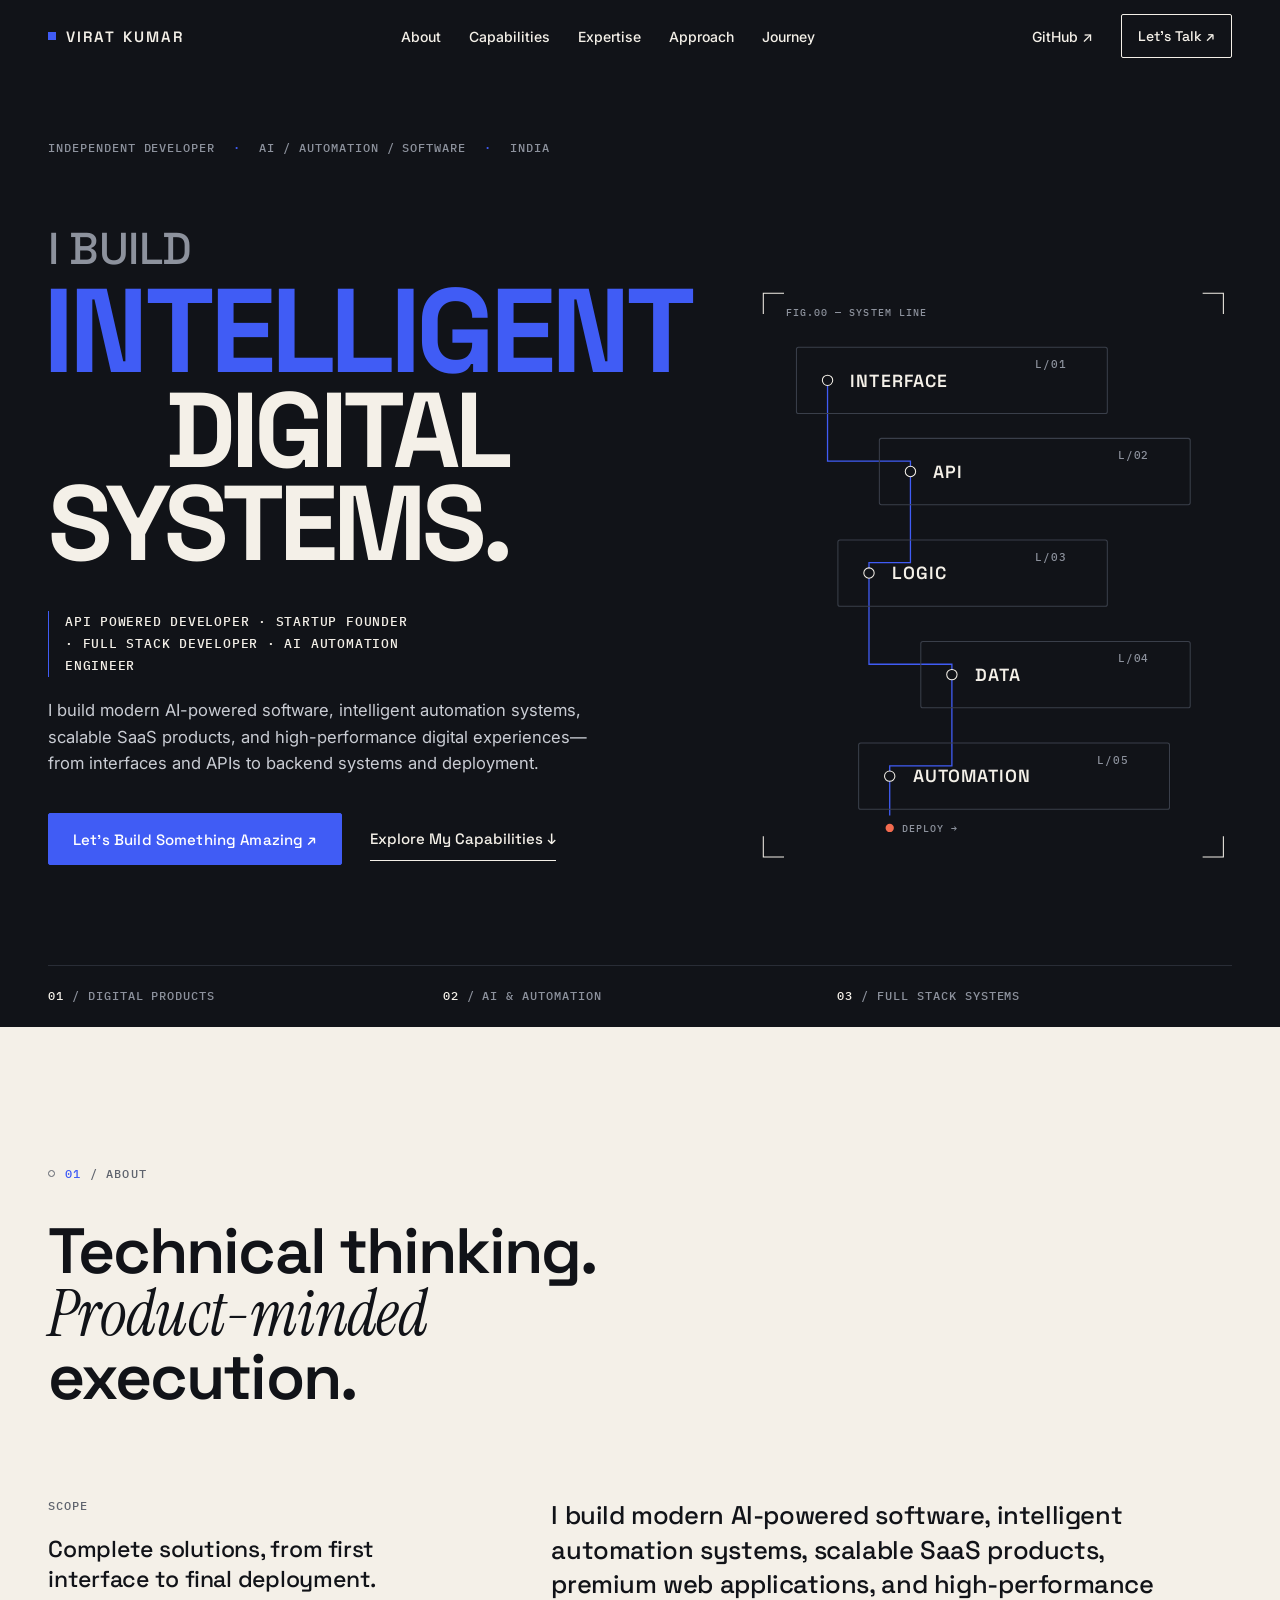
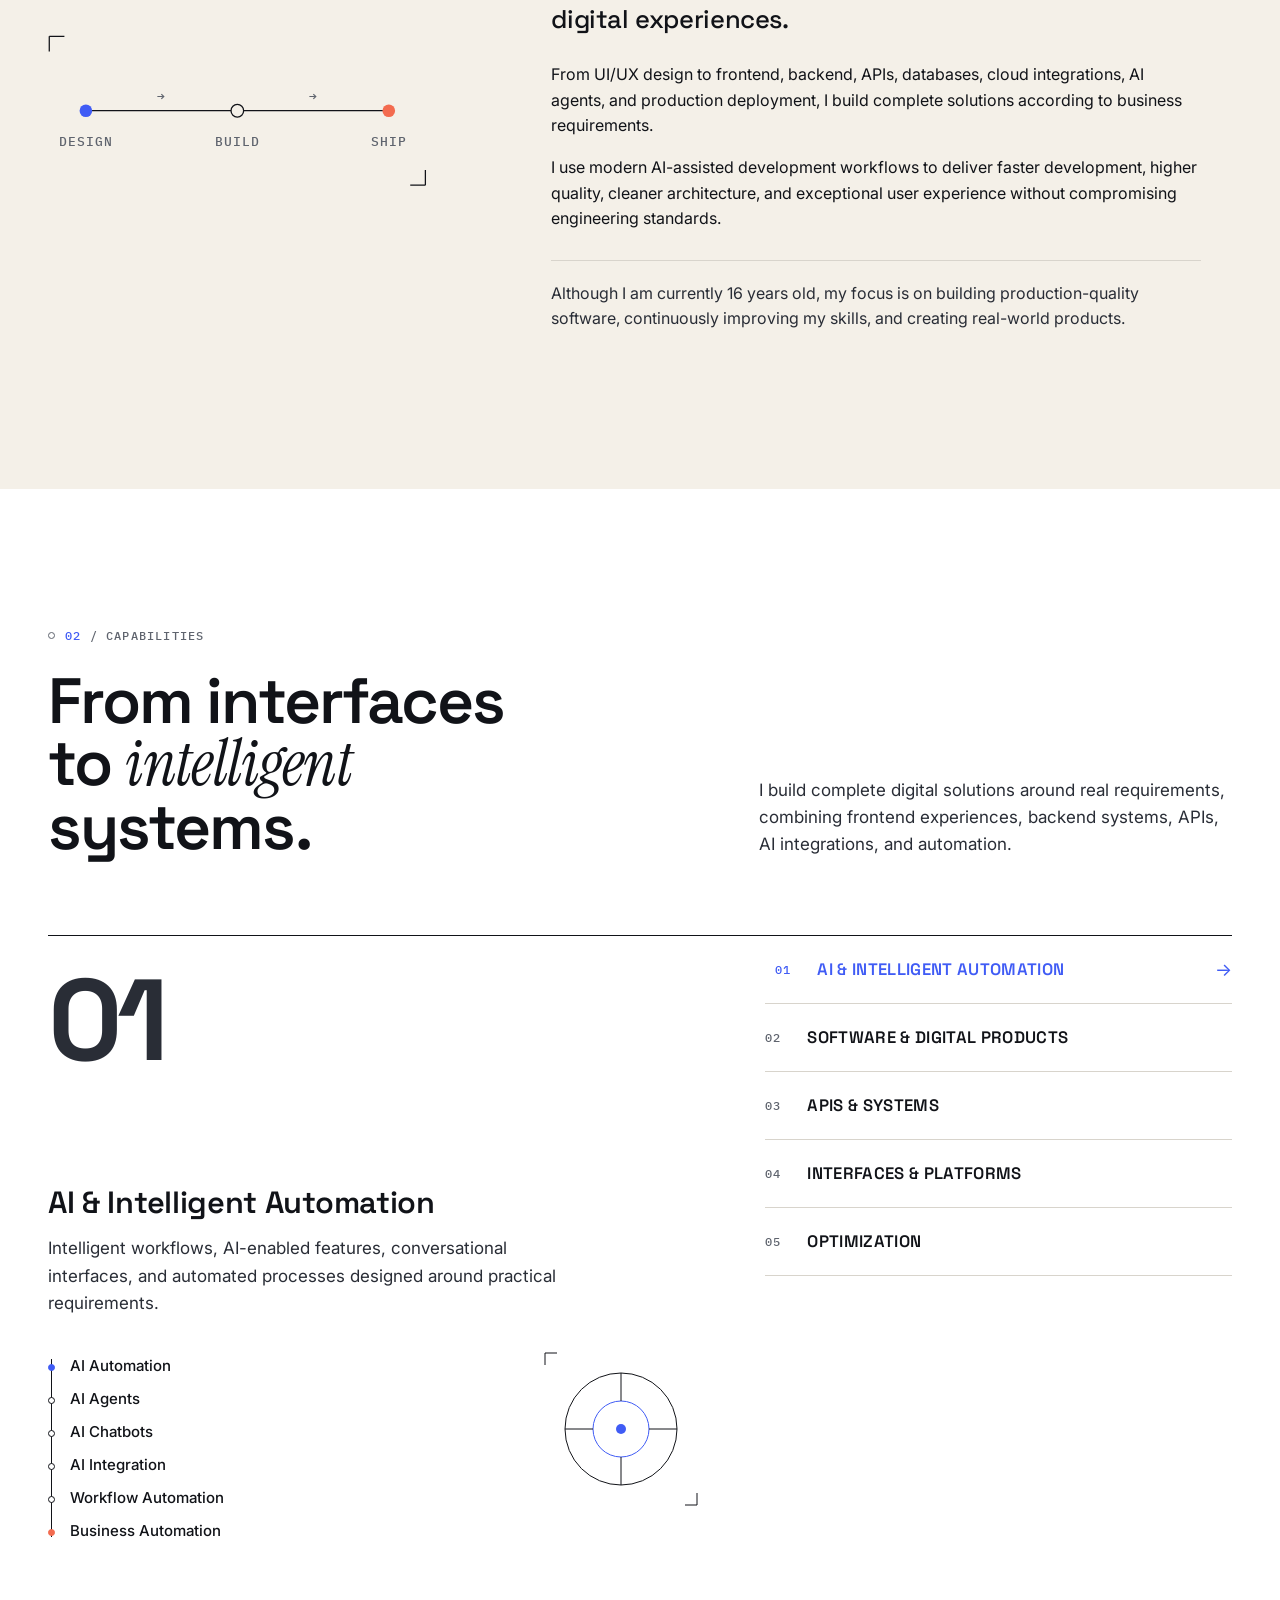
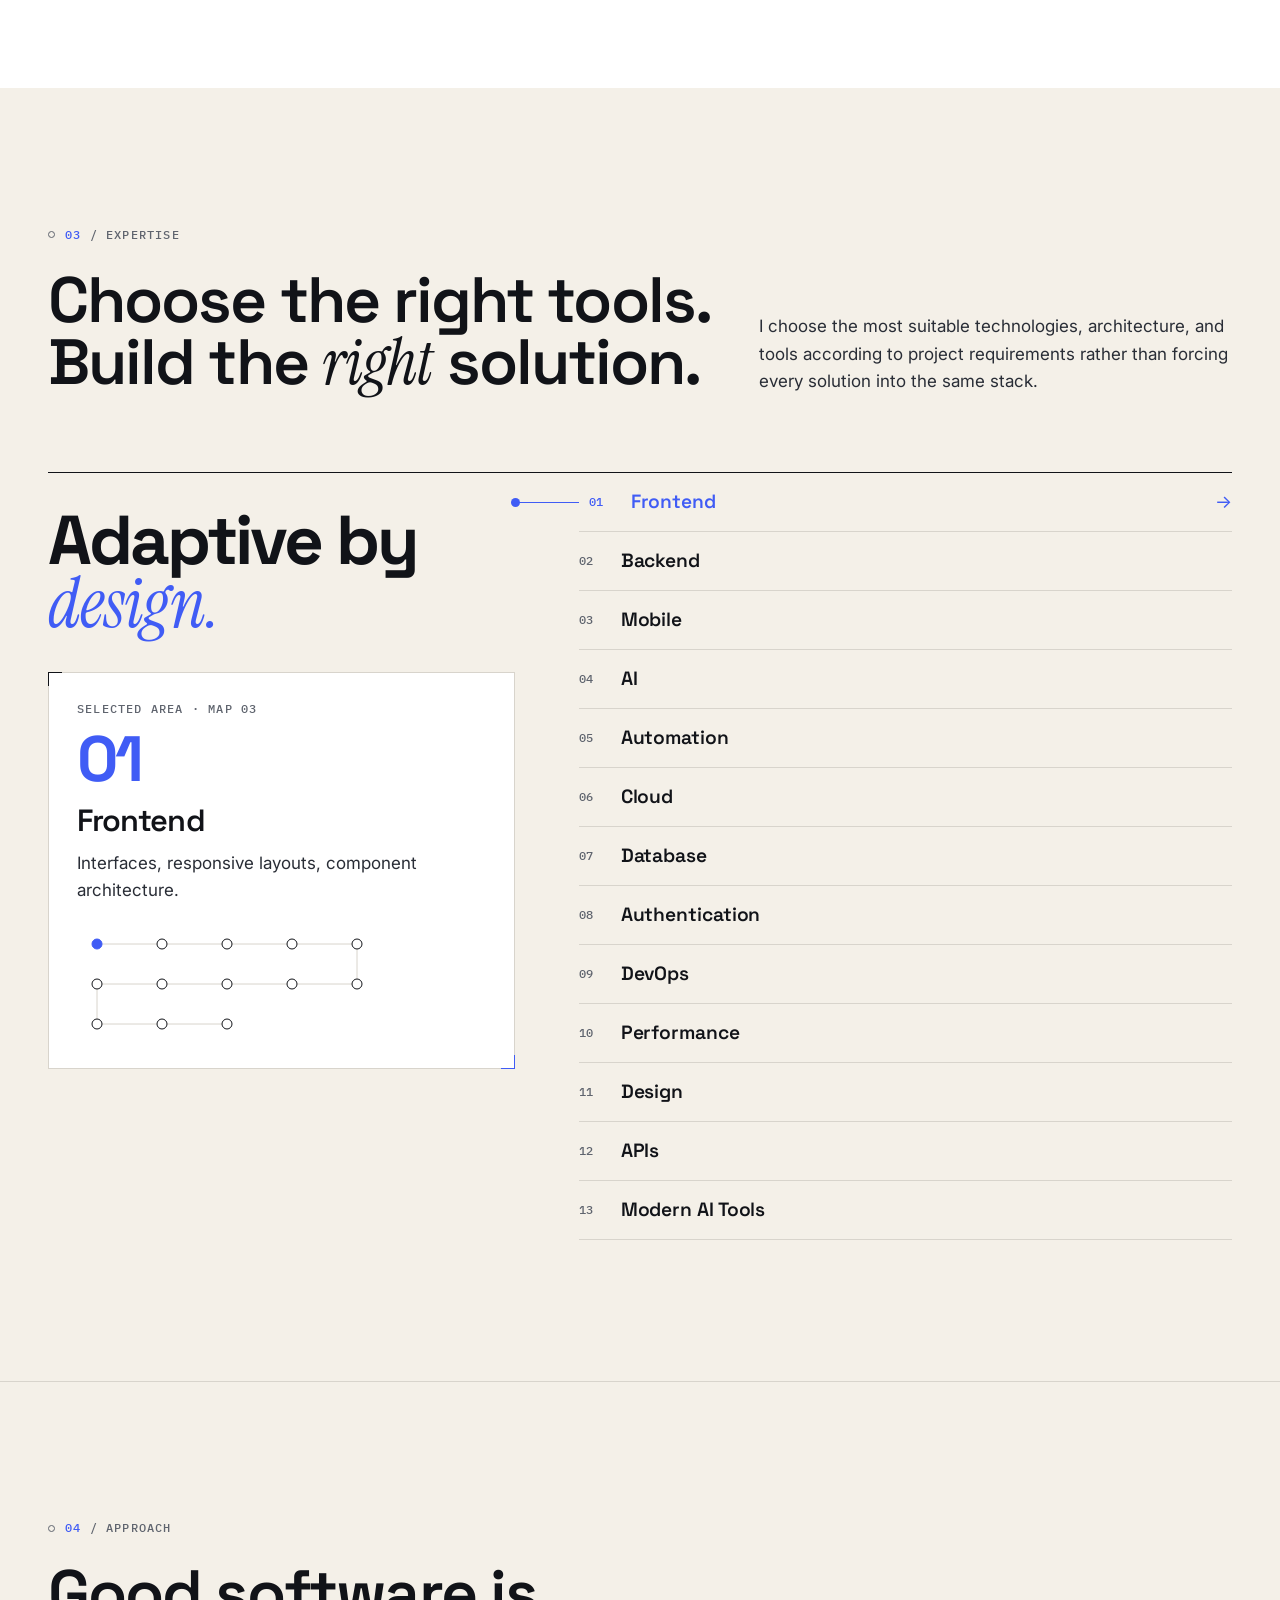
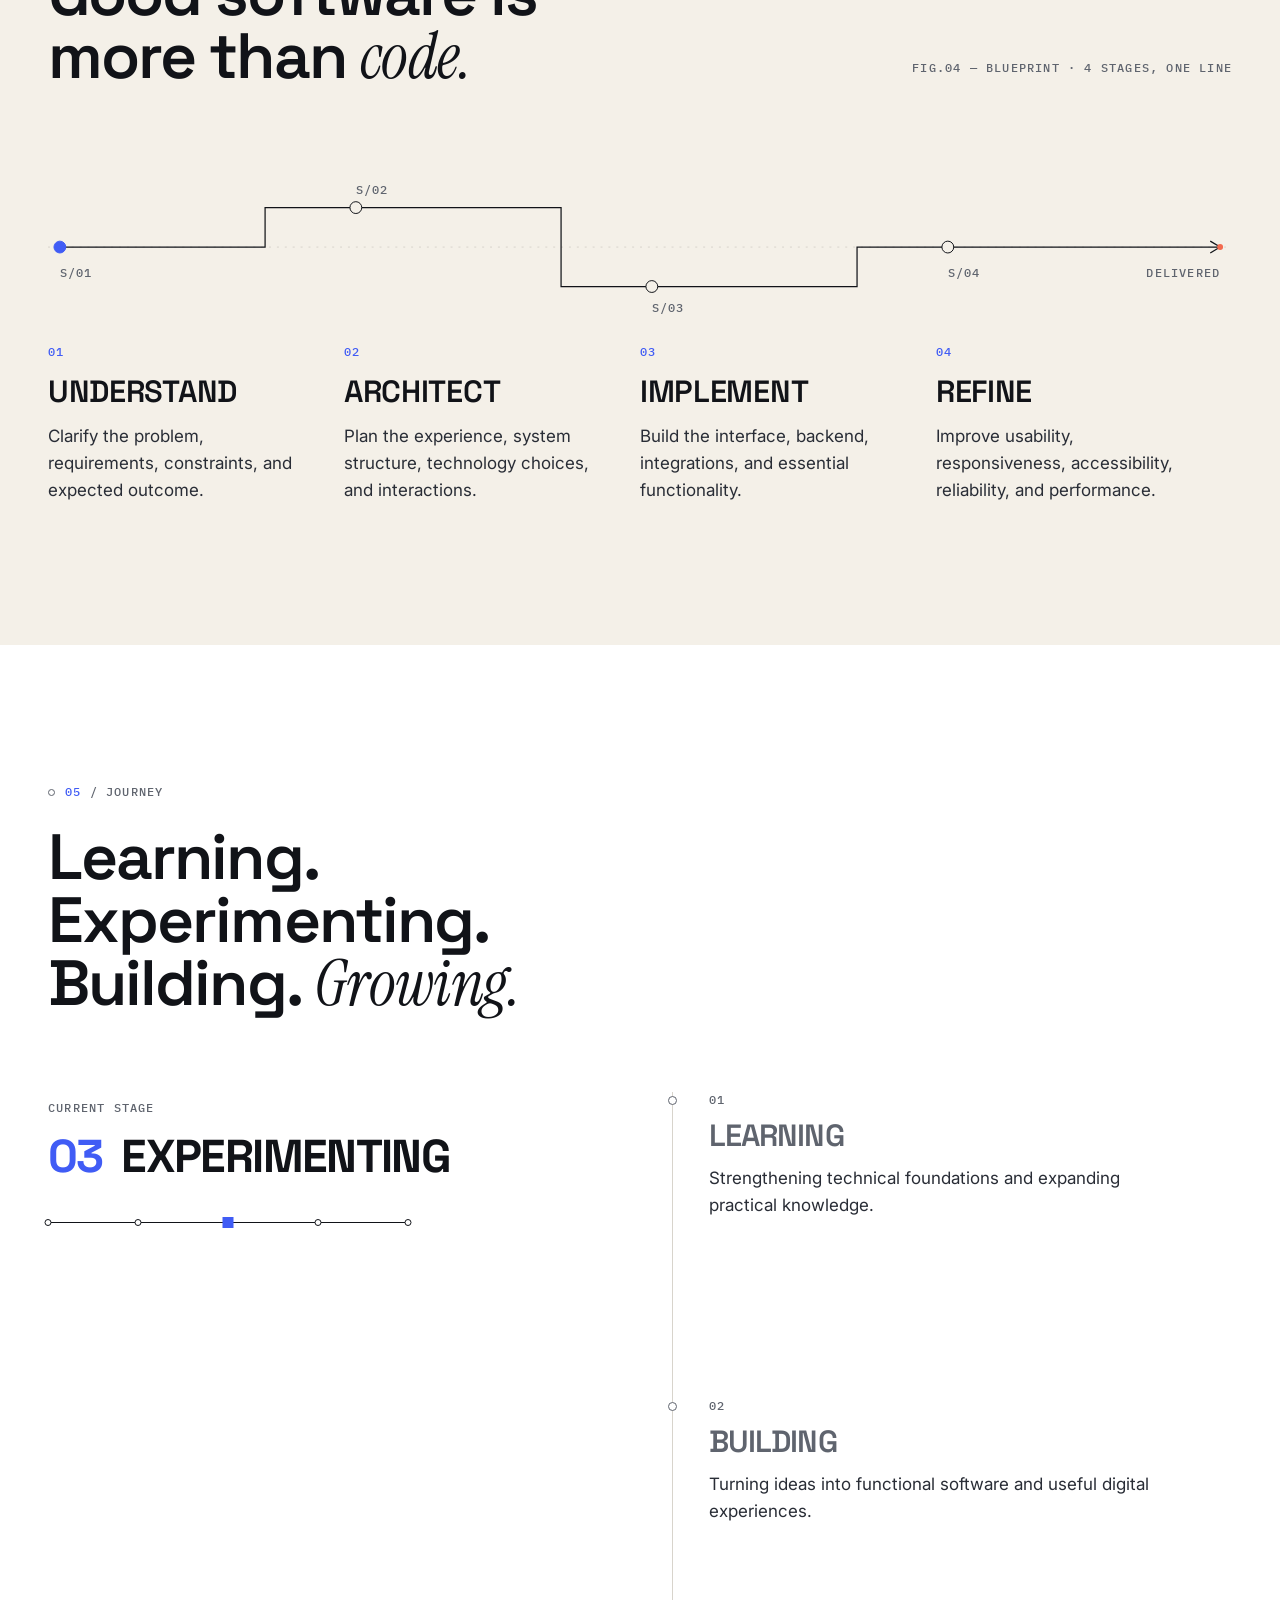
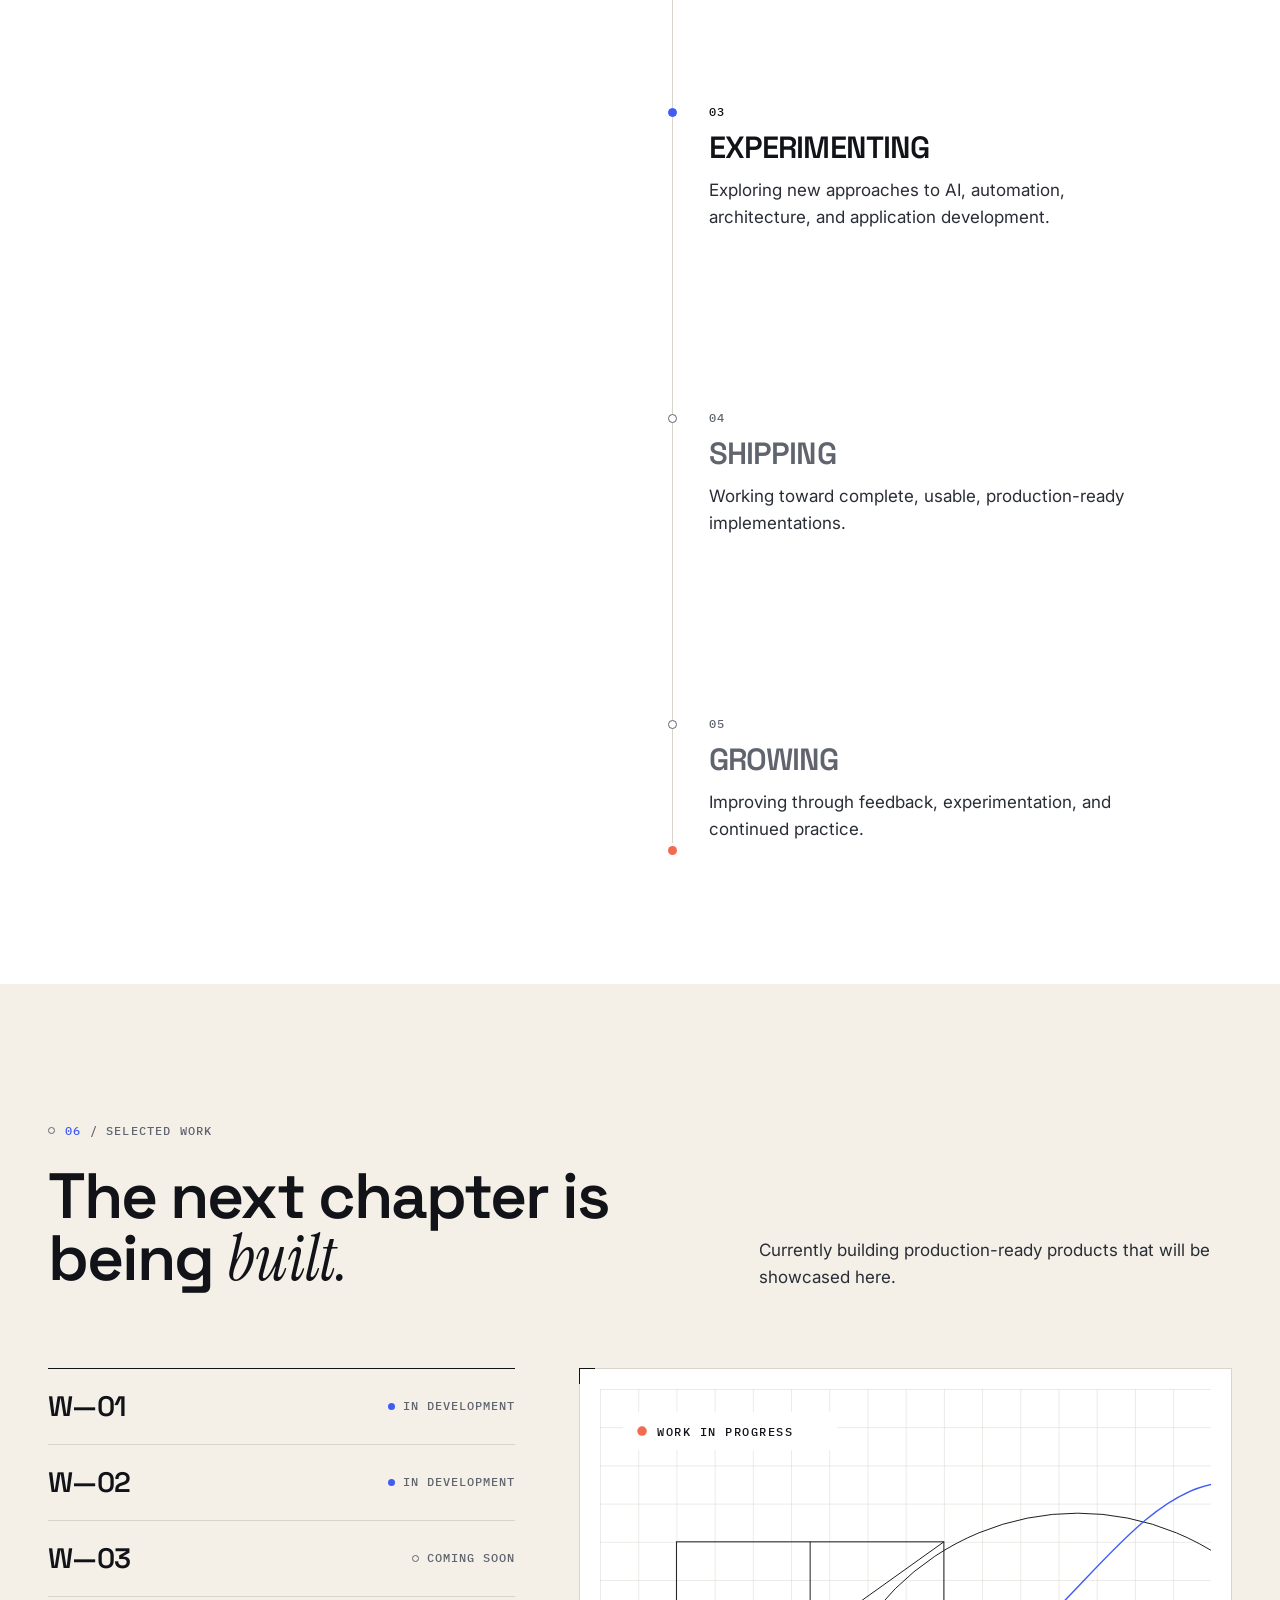
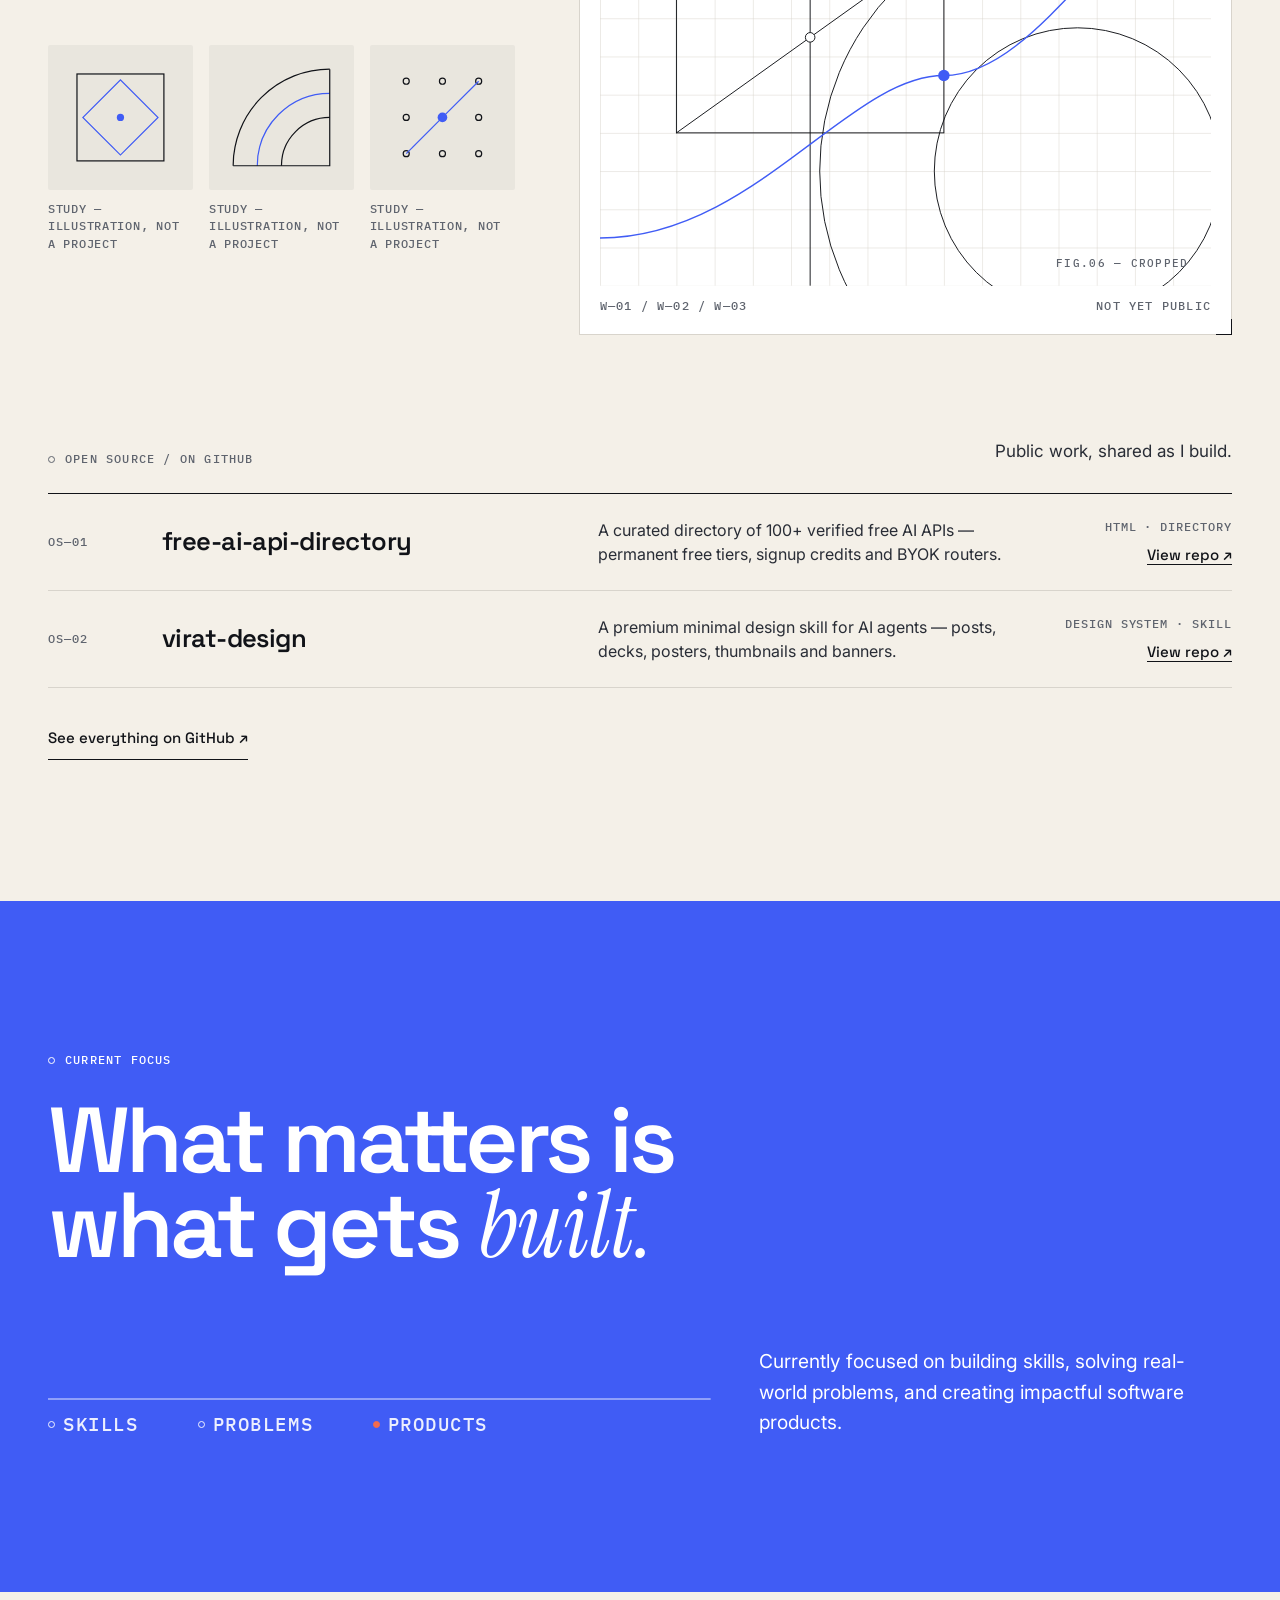
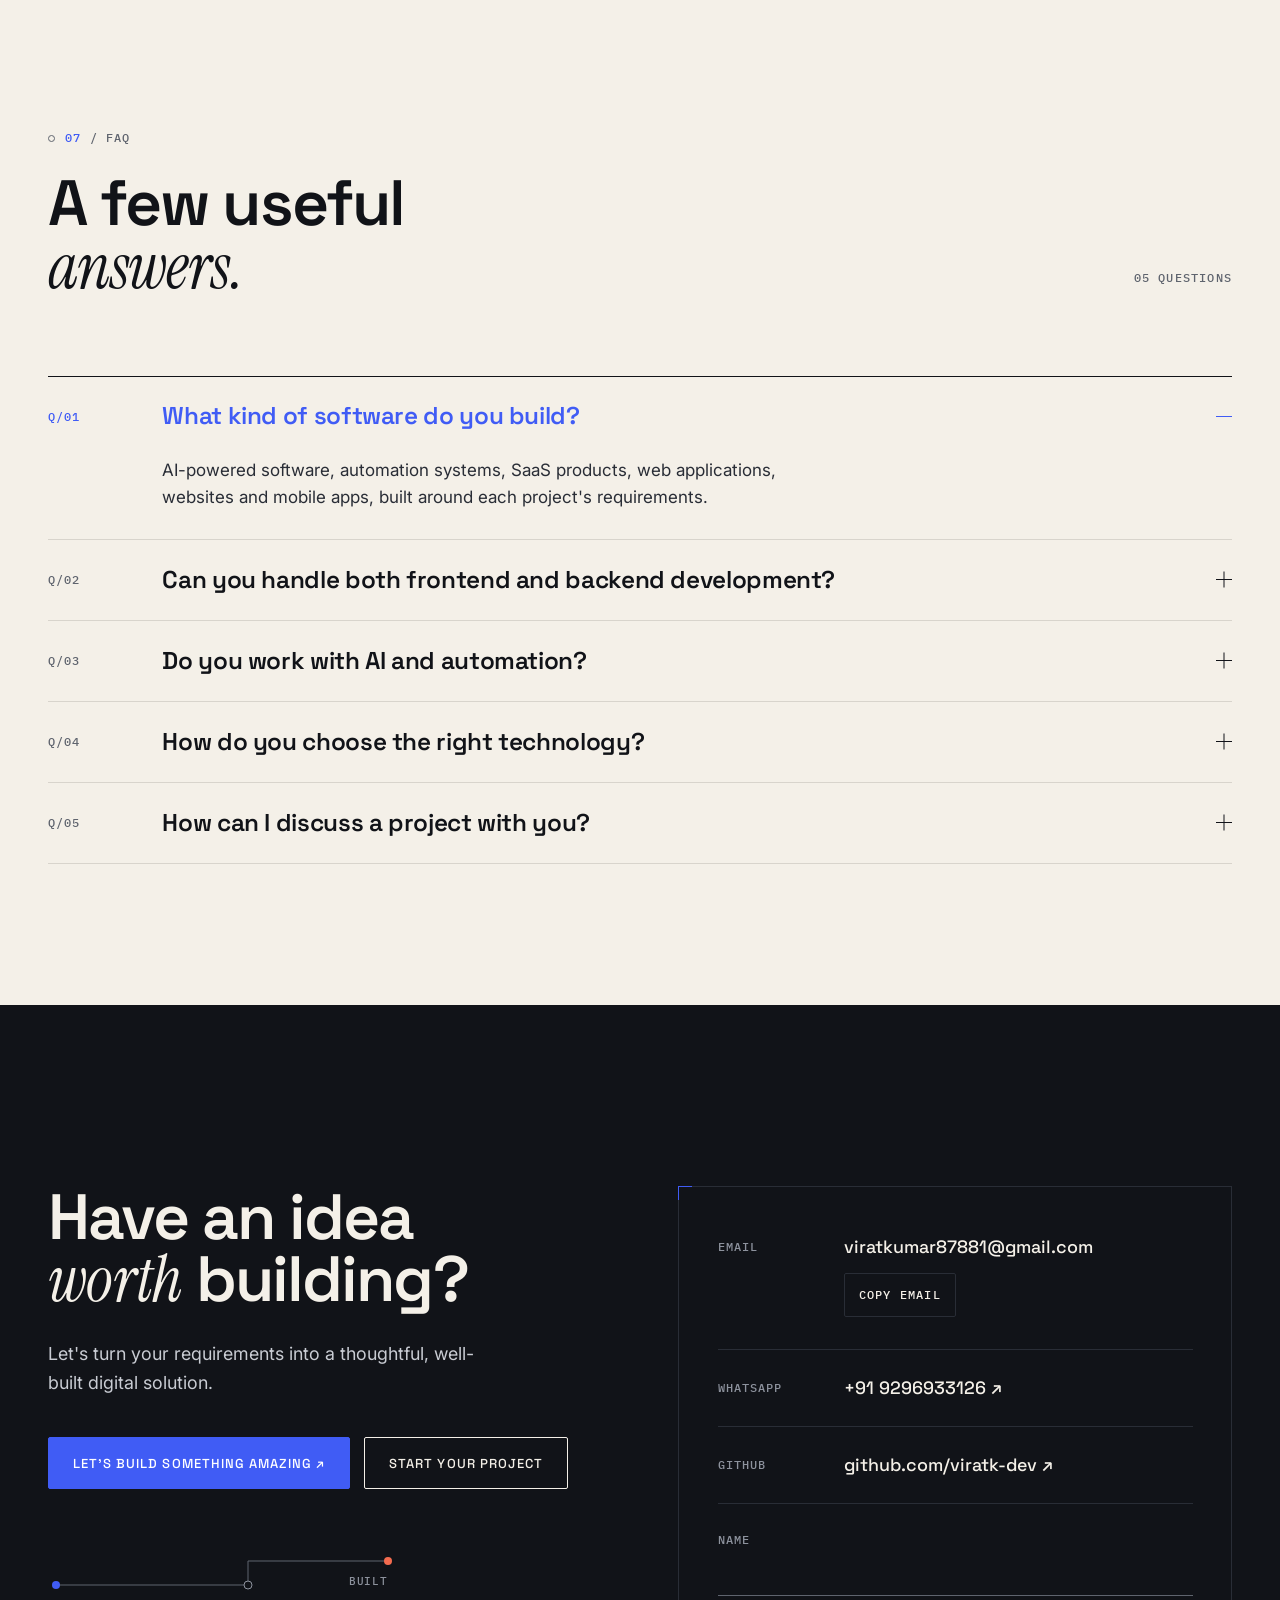
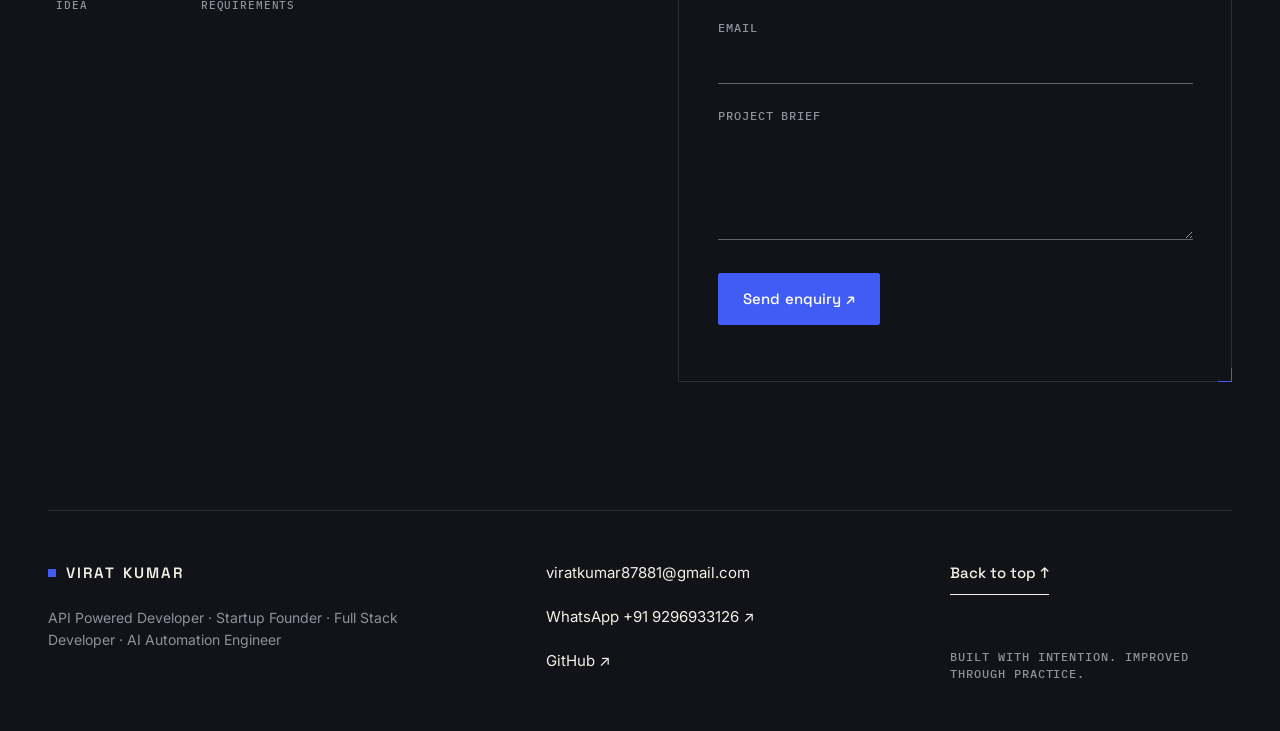
==== portfolio/index.html @ 8aed8b62 "Add GitHub integration" ====
<!doctype html>
<html lang="en">
<head>
<meta charset="utf-8" />
<meta name="viewport" content="width=device-width, initial-scale=1" />
<title>Virat Kumar — API Powered Developer &amp; AI Automation Engineer</title>
<meta name="description" content="Virat Kumar builds AI-powered software, intelligent automation systems, scalable SaaS products, and high-performance digital experiences." />
<meta property="og:title" content="Virat Kumar — API Powered Developer &amp; AI Automation Engineer" />
<meta property="og:description" content="Virat Kumar builds AI-powered software, intelligent automation systems, scalable SaaS products, and high-performance digital experiences." />
<meta property="og:type" content="website" />
<link rel="preconnect" href="https://fonts.googleapis.com" />
<link rel="preconnect" href="https://fonts.gstatic.com" crossorigin />
<link rel="stylesheet" href="https://fonts.googleapis.com/css2?family=Space+Grotesk:wght@400;500;600;700&family=Instrument+Serif:ital@1&family=Inter:wght@400;500;600&family=IBM+Plex+Mono:wght@400;500&display=swap" />
<script>document.documentElement.classList.add('js')</script>
<script type="application/ld+json">{"@context":"https://schema.org","@type":"Person","name":"Virat Kumar","jobTitle":"API Powered Developer & AI Automation Engineer","email":"viratkumar87881@gmail.com","sameAs":["https://github.com/viratk-dev"]}</script>
<style>
:root{--ink:#111318;--porc:#F4F0E8;--white:#fff;--cobalt:#405CF5;--graph:#292D36;--slate:#8D929D;--slate-d:#5F646E;--line:#D8D4CC;--coral:#F36B4F;--grey:#E9E6DE;
--display:"Space Grotesk",system-ui,sans-serif;--serif:"Instrument Serif",Georgia,serif;--body:Inter,system-ui,sans-serif;--mono:"IBM Plex Mono",ui-monospace,monospace;
--ease:cubic-bezier(.2,.7,.2,1);--max:1280px;--pad:clamp(20px,4vw,48px)}
*,*::before,*::after{box-sizing:border-box}
html{scroll-behavior:smooth;-webkit-text-size-adjust:100%}
body{margin:0;background:var(--porc);color:var(--ink);font:400 17px/1.6 var(--body);overflow-x:hidden}
img,svg{display:block;max-width:100%}
a{color:inherit}
h1,h2,h3{font-family:var(--display);font-weight:600;letter-spacing:-.03em;line-height:.98;margin:0}
h2{font-size:clamp(2.2rem,5vw,5rem)}
h3{font-size:clamp(1.35rem,2.4vw,2.1rem);line-height:1.1}
em.s{font-family:var(--serif);font-style:italic;font-weight:400;letter-spacing:-.01em}
p{margin:0 0 1em}
.mono{font:500 12px/1.4 var(--mono);text-transform:uppercase;letter-spacing:.08em}
:focus-visible{outline:2px solid var(--cobalt);outline-offset:3px;border-radius:2px}
.skip{position:absolute;left:12px;top:-60px;z-index:100;background:var(--cobalt);color:#fff;padding:0 16px;min-height:44px;display:inline-flex;align-items:center;font:500 13px var(--mono);text-decoration:none}
.skip:focus{top:12px}
.wrap{max-width:var(--max);margin:0 auto;padding:0 var(--pad)}
.sec{padding:clamp(80px,11vw,160px) 0;position:relative}
.sec--white{background:var(--white)}
.idx{font:500 12px/1 var(--mono);letter-spacing:.1em;text-transform:uppercase;color:var(--slate-d);display:flex;align-items:center;gap:10px}
.idx::before{content:"";width:7px;height:7px;border:1px solid currentColor;border-radius:50%}
.idx b{color:var(--cobalt);font-weight:500}
.grid{display:grid;grid-template-columns:repeat(12,minmax(0,1fr));gap:0 24px}
/* buttons */
.btn{display:inline-flex;align-items:center;gap:10px;min-height:52px;padding:0 24px;background:var(--cobalt);color:#fff;text-decoration:none;font:500 15px var(--display);letter-spacing:.01em;border:1px solid var(--cobalt);border-radius:2px;cursor:pointer;transition:background .25s var(--ease),color .25s var(--ease),transform .25s var(--ease)}
.btn:hover{background:#2F49DA;transform:translateY(-2px)}
.btn--ghost{background:transparent;color:inherit;border-color:currentColor}
.btn--ghost:hover{background:var(--white);color:var(--ink);border-color:var(--white)}
.tlink{display:inline-flex;align-items:center;min-height:44px;font:500 15px var(--display);text-decoration:none;border-bottom:1px solid currentColor;transition:color .2s var(--ease)}
.tlink:hover{color:var(--cobalt)}
/* nav */
.nav{position:fixed;inset:0 0 auto;z-index:50;color:var(--porc);transition:background .3s var(--ease),color .3s var(--ease),border-color .3s var(--ease);border-bottom:1px solid transparent}
.nav.is-solid{background:var(--porc);color:var(--ink);border-color:var(--line)}
.nav__in{display:flex;align-items:center;justify-content:space-between;height:72px;max-width:var(--max);margin:0 auto;padding:0 var(--pad)}
.wordmark{font:600 15px var(--display);letter-spacing:.14em;text-decoration:none;display:inline-flex;align-items:center;gap:10px;min-height:44px}
.wordmark i{width:8px;height:8px;background:var(--cobalt);display:inline-block}
.nav__links{display:flex;gap:28px;list-style:none;margin:0;padding:0}
.nav__links a{font:500 14px var(--body);text-decoration:none;position:relative;display:inline-flex;align-items:center;min-height:44px}
.nav__links a::after{content:"";position:absolute;left:0;right:0;bottom:8px;height:1px;background:var(--cobalt);transform:scaleX(0);transform-origin:left;transition:transform .3s var(--ease)}
.nav__links a:hover::after,.nav__links a.is-active::after{transform:scaleX(1)}
.nav__cta{font:500 14px var(--display);text-decoration:none;border:1px solid currentColor;padding:0 16px;min-height:44px;display:inline-flex;align-items:center;border-radius:2px;transition:background .2s var(--ease),color .2s var(--ease)}
.nav__cta:hover{background:var(--cobalt);border-color:var(--cobalt);color:#fff}
.menu-btn{display:none;background:none;border:1px solid currentColor;color:inherit;font:500 12px var(--mono);letter-spacing:.1em;min-height:44px;min-width:44px;padding:0 14px;border-radius:2px;cursor:pointer}
.overlay{position:fixed;inset:0;z-index:60;background:var(--ink);color:var(--porc);display:none;flex-direction:column;padding:20px var(--pad) 40px}
.overlay.is-open{display:flex}
.overlay__top{display:flex;justify-content:space-between;align-items:center;height:52px}
.overlay ul{list-style:none;margin:auto 0 0;padding:0}
.overlay li{border-top:1px solid var(--graph)}
.overlay li a{display:flex;justify-content:space-between;align-items:center;min-height:64px;text-decoration:none;font:600 clamp(1.8rem,8vw,2.6rem) var(--display);letter-spacing:-.02em}
.overlay li a span{font:500 12px var(--mono);color:var(--slate)}
@media(max-width:900px){.nav__links,.nav__cta{display:none}.menu-btn{display:inline-flex;align-items:center}}
.x-nav-end{display:flex;align-items:center;gap:28px}
.x-nav-gh{font:500 14px var(--body);text-decoration:none;position:relative;display:inline-flex;align-items:center;min-height:44px}
.x-nav-gh::after{content:"";position:absolute;left:0;right:0;bottom:8px;height:1px;background:var(--cobalt);transform:scaleX(0);transform-origin:left;transition:transform .3s var(--ease)}
.x-nav-gh:hover::after{transform:scaleX(1)}
@media(max-width:1100px){.x-nav-gh{display:none}}
/* hero */
.hero{background:var(--ink);color:var(--porc);padding:140px 0 0;position:relative;overflow:hidden}
.hero__meta{display:flex;flex-wrap:wrap;gap:6px 18px;color:var(--slate);margin-bottom:clamp(40px,6vw,72px)}
.hero__meta span+span::before{content:"·";margin-right:18px;color:var(--cobalt)}
.hero__grid{display:grid;grid-template-columns:minmax(0,7fr) minmax(0,5fr);gap:40px;align-items:end}
.h1{font-size:clamp(3.5rem,8.3vw,8.5rem);line-height:.88;letter-spacing:-.045em;font-weight:700;margin-bottom:40px}
.h1 span{display:block}
.h1 .l1{font-size:.42em;letter-spacing:-.01em;font-weight:500;margin-bottom:.25em;color:var(--slate)}
.h1 .l2{color:var(--cobalt);font-size:1.12em;margin-left:-.04em}
.h1 .l3{padding-left:1.1em}
.hero__role{font:500 13px/1.7 var(--mono);text-transform:uppercase;letter-spacing:.06em;color:var(--porc);max-width:46ch;margin-bottom:20px;padding-left:16px;border-left:1px solid var(--cobalt)}
.hero__copy{max-width:56ch;color:#C9CCD3;font-size:clamp(16px,1.3vw,19px);margin-bottom:36px}
.hero__acts{display:flex;flex-wrap:wrap;gap:16px 28px;align-items:center}
.diagram{color:var(--porc);transition:transform .35s var(--ease)}
.diagram .lyr rect{fill:none;stroke:#3A3F4A}
.diagram .lyr text{fill:var(--slate);font:500 11px var(--mono);letter-spacing:.08em}
.diagram .lyr .nm{fill:var(--porc);font:600 17px var(--display);letter-spacing:.06em}
.diagram .lyr circle{fill:var(--ink);stroke:var(--porc);transition:fill .25s var(--ease),stroke .25s var(--ease)}
.diagram .lyr{cursor:default;outline:none}
.diagram .lyr:hover rect,.diagram .lyr:focus rect{stroke:var(--cobalt)}
.diagram .lyr:hover circle,.diagram .lyr:focus circle{fill:var(--cobalt);stroke:var(--cobalt)}
.diagram .lyr:focus-visible rect{stroke-width:2}
.diagram .flow{fill:none;stroke:var(--cobalt);stroke-width:1.25}
.diagram .br{fill:none;stroke:var(--porc);stroke-width:1}
.diagram-m{display:none}
.hero__foot{margin-top:clamp(56px,8vw,100px);border-top:1px solid var(--graph);display:grid;grid-template-columns:repeat(3,1fr)}
.hero__foot p{margin:0;padding:22px 0;color:var(--slate)}
.hero__foot p b{color:var(--porc);font-weight:500}
@media(max-width:900px){.hero__grid{grid-template-columns:1fr}.diagram{display:none}.diagram-m{display:block;max-width:340px}.hero__foot{grid-template-columns:1fr}.hero__foot p{padding:14px 0;border-bottom:1px solid var(--graph)}}
@media(max-width:400px){.h1{font-size:3.1rem}.h1 .l2{font-size:1.02em}}
/* about */
.about__h{grid-column:1/-1;margin:28px 0 clamp(48px,7vw,96px);max-width:14ch}
.about__side{grid-column:1/5}
.about__side .lead{font:500 clamp(1.2rem,1.8vw,1.5rem)/1.3 var(--display);letter-spacing:-.01em;margin:20px 0 40px;max-width:22ch}
.about__body{grid-column:6/-1;max-width:65ch;font-size:clamp(16px,1.25vw,19px)}
.about__body p:first-child{font:500 clamp(1.3rem,2vw,1.7rem)/1.35 var(--display);letter-spacing:-.015em}
.about__body p:last-child{color:var(--graph);border-top:1px solid var(--line);padding-top:20px;margin-top:28px}
.sysline{color:var(--ink)}
.sysline path,.sysline line{fill:none;stroke:currentColor;stroke-width:1}
.sysline text{font:500 10.5px var(--mono);letter-spacing:.08em;fill:var(--slate-d)}
@media(max-width:900px){.about__side,.about__body{grid-column:1/-1}.about__side{order:2;margin-top:32px}}
/* capabilities */
.cap__head{display:grid;grid-template-columns:minmax(0,7fr) minmax(0,5fr);gap:24px 48px;align-items:end;margin:28px 0 clamp(48px,6vw,80px)}
.cap__head h2{max-width:13ch}
.cap__head p{color:var(--graph);max-width:44ch;margin:0}
.cap{display:grid;grid-template-columns:minmax(0,7fr) minmax(0,5fr);grid-template-rows:repeat(5,auto) 1fr;column-gap:clamp(32px,5vw,80px);border-top:1px solid var(--ink)}
.cap__tab{grid-column:2;display:flex;align-items:center;gap:18px;width:100%;min-height:68px;padding:14px 0;background:none;border:0;border-bottom:1px solid var(--line);color:var(--ink);font:600 clamp(1rem,1.3vw,1.15rem) var(--display);letter-spacing:.02em;text-align:left;cursor:pointer;transition:color .25s var(--ease),padding .3s var(--ease)}
.cap__tab .n{font:500 12px var(--mono);color:var(--slate-d);min-width:24px}
.cap__tab .ar{margin-left:auto;font:400 18px var(--body);opacity:0;transform:translateX(-6px);transition:opacity .25s var(--ease),transform .25s var(--ease)}
.cap__tab:hover{color:var(--cobalt)}
.cap__tab[aria-selected="true"]{color:var(--cobalt);padding-left:10px}
.cap__tab[aria-selected="true"] .n{color:var(--cobalt)}
.cap__tab[aria-selected="true"] .ar{opacity:1;transform:none}
.cap__panel{grid-column:1;grid-row:1/-1;padding:36px 0 0}
.cap__panel[hidden]{display:none}
.cap__num{font:700 clamp(4rem,9vw,8rem)/.85 var(--display);letter-spacing:-.05em;color:var(--cobalt)}
.cap__panel h3{margin:20px 0 16px;letter-spacing:-.01em}
.cap__panel>p{color:var(--graph);max-width:48ch}
.cap__body{display:grid;grid-template-columns:minmax(0,1fr) 160px;gap:32px;align-items:start;margin-top:32px}
.svcs{list-style:none;margin:0;padding:0 0 0 22px;position:relative}
.svcs::before{content:"";position:absolute;left:3px;top:10px;bottom:10px;width:1px;background:var(--ink)}
.svcs li{position:relative;padding:7px 0;font:500 15px var(--body)}
.svcs li::before{content:"";position:absolute;left:-22px;top:15px;width:7px;height:7px;background:var(--white);border:1px solid var(--ink);border-radius:50%}
.svcs li:first-child::before{background:var(--cobalt);border-color:var(--cobalt)}
.svcs li:last-child::before{background:var(--coral);border-color:var(--coral)}
.cap__fig{color:var(--ink)}
.cap__fig *{fill:none;stroke:currentColor;stroke-width:1}
.cap__fig .c{stroke:var(--cobalt)}
.cap__fig .f{fill:var(--cobalt);stroke:none}
@media(max-width:900px){.cap__head{grid-template-columns:1fr}.cap{grid-template-columns:1fr;grid-template-rows:none}.cap__tab,.cap__panel{grid-column:1;grid-row:auto!important}.cap__panel{padding:8px 0 32px;border-bottom:1px solid var(--line)}.cap__num{display:none}.cap__panel h3{display:none}.cap__body{grid-template-columns:1fr}.cap__fig{display:none}}
/* shared phase 2 */
.sec--line{border-top:1px solid var(--line)}
.shead{display:grid;grid-template-columns:minmax(0,7fr) minmax(0,5fr);gap:24px 48px;align-items:end;margin:28px 0 clamp(48px,6vw,88px)}
.shead p{color:var(--graph);max-width:46ch;margin:0}
.anno{font:500 12px/1.4 var(--mono);letter-spacing:.1em;text-transform:uppercase;color:var(--slate-d)}
@media(max-width:900px){.shead{grid-template-columns:1fr}}
/* 03 expertise */
.ex{--gx:clamp(32px,5vw,80px);display:grid;grid-template-columns:minmax(0,5fr) minmax(0,7fr);column-gap:var(--gx);border-top:1px solid var(--ink)}
.ex__aside{padding-top:36px}
.ex__stick{position:sticky;top:110px}
.ex__state{font:700 clamp(2.6rem,5.4vw,5.2rem)/.92 var(--display);letter-spacing:-.045em;margin:0 0 36px}
.ex__state em{color:var(--cobalt)}
.ex__read{display:none;position:relative;border:1px solid var(--line);background:var(--white);padding:28px 28px 24px}
.js .ex__read{display:block}
.ex__read::before,.ex__read::after{content:"";position:absolute;width:14px;height:14px;border:1px solid var(--ink)}
.ex__read::before{top:-1px;left:-1px;border-right:0;border-bottom:0}
.ex__read::after{bottom:-1px;right:-1px;border-left:0;border-top:0;border-color:var(--cobalt)}
.ex__rn{font:700 clamp(3rem,5vw,4.5rem)/.85 var(--display);letter-spacing:-.05em;color:var(--cobalt);margin:14px 0 18px}
.ex__read h3{margin:0 0 12px}
.ex__read .ex__rd{color:var(--graph);max-width:40ch;min-height:3.2em}
.ex__map{margin-top:20px;max-width:300px}
.ex__map path{fill:none;stroke:var(--line)}
.ex__map circle{fill:var(--white);stroke:var(--ink);transition:fill .25s var(--ease),stroke .25s var(--ease)}
.ex__map circle.on{fill:var(--cobalt);stroke:var(--cobalt)}
.ex__list{list-style:none;margin:0;padding:0}
.ex__item{position:relative;border-bottom:1px solid var(--line)}
.ex__btn{position:relative;display:flex;align-items:center;gap:18px;width:100%;min-height:58px;padding:10px 0;background:none;border:0;color:var(--ink);font:600 clamp(1.05rem,1.5vw,1.3rem) var(--display);letter-spacing:-.005em;text-align:left;cursor:pointer;transition:color .25s var(--ease),padding .3s var(--ease)}
.ex__btn .n{font:500 12px var(--mono);color:var(--slate-d);min-width:24px;letter-spacing:.06em}
.ex__btn .ar{margin-left:auto;font:400 18px var(--body);opacity:0;transition:opacity .25s var(--ease),transform .25s var(--ease)}
.ex__btn:hover{color:var(--cobalt)}
.ex__item.is-open .ex__btn{color:var(--cobalt);padding-left:10px}
.ex__item.is-open .ex__btn .n{color:var(--cobalt)}
.ex__item.is-open .ex__btn .ar{opacity:1}
.ex__d{margin:0;padding:0 0 18px 42px;color:var(--graph);max-width:52ch}
@media(min-width:901px){
  .js .ex__d{display:none}
  .ex__item.is-open::before{content:"";position:absolute;right:100%;top:29px;width:var(--gx);height:1px;background:var(--cobalt)}
  .ex__item.is-open::after{content:"";position:absolute;left:calc(-1 * var(--gx) - 4px);top:25px;width:9px;height:9px;border-radius:50%;background:var(--cobalt)}
}
@media(max-width:900px){.ex{grid-template-columns:1fr}.ex__stick{position:static}.ex__state{margin-bottom:24px}.js .ex__read{display:none}.ex__list{border-top:1px solid var(--line)}.js .ex__item:not(.is-open) .ex__d{display:none}.ex__btn .ar{opacity:1;transition:transform .25s var(--ease)}.ex__item.is-open .ex__btn .ar{transform:rotate(90deg)}}
/* 04 approach */
.ap__top{display:flex;justify-content:space-between;align-items:flex-end;gap:24px;margin:28px 0 clamp(56px,7vw,96px)}
.ap__top h2{max-width:12ch}
.ap{position:relative}
.ap__svg{width:100%;height:auto;margin-bottom:28px;overflow:visible}
.ap__svg .cn{fill:none;stroke:var(--line);stroke-dasharray:2 6}
.ap__svg .pt{fill:none;stroke:var(--ink);stroke-width:1.25}
.ap__svg .nd{fill:var(--porc);stroke:var(--ink)}
.ap__svg .nd.c{fill:var(--cobalt);stroke:var(--cobalt)}
.ap__svg text{font:500 12px var(--mono);letter-spacing:.1em;fill:var(--slate-d)}
.ap__v{display:none}
.ap__st{display:grid;grid-template-columns:repeat(4,minmax(0,1fr));list-style:none;margin:0;padding:0}
.ap__st li{position:relative;padding-right:32px}
.ap__st .n{display:block;color:var(--cobalt);margin-bottom:14px}
.ap__st h3{margin:0 0 14px;letter-spacing:-.01em}
.ap__st p{color:var(--graph);max-width:30ch;margin:0}
@media(max-width:900px){
  .ap__top{flex-direction:column;align-items:flex-start}
  .ap__svg{display:none}
  .ap__v{display:block;position:absolute;left:0;top:0;width:24px;height:100%}
  .ap__v path{fill:none;stroke:var(--ink);stroke-width:1.25}
  .ap__st{grid-template-columns:1fr;padding-left:52px;gap:44px}
  .ap__st li{padding-right:0}
  .ap__st li::before{content:"";position:absolute;left:-45px;top:2px;width:11px;height:11px;border-radius:50%;background:var(--porc);border:1px solid var(--ink)}
  .ap__st li:first-child::before{background:var(--cobalt);border-color:var(--cobalt)}
  .ap__st li:last-child::before{background:var(--coral);border-color:var(--coral)}
}
/* 05 journey */
.jr{display:grid;grid-template-columns:minmax(0,6fr) minmax(0,6fr);column-gap:clamp(32px,5vw,80px)}
.jr__stick{position:sticky;top:110px;align-self:start;padding-top:8px}
.jr__label{font:700 clamp(1.8rem,3.6vw,3.4rem)/1 var(--display);letter-spacing:-.035em;text-transform:uppercase;margin:16px 0 28px;display:flex;align-items:baseline;gap:.4em;flex-wrap:wrap}
.jr__label b{color:var(--cobalt);font-weight:700}
.jr__track{position:relative;height:16px;max-width:360px;border-bottom:1px solid var(--ink)}
.jr__track i{position:absolute;bottom:-4px;width:7px;height:7px;border:1px solid var(--ink);border-radius:50%;background:var(--white);transform:translateX(-50%)}
.jr__mk{position:absolute;bottom:-6px;left:calc(var(--i,0) * 25%);width:11px;height:11px;background:var(--cobalt);transform:translateX(-50%);transition:left .45s var(--ease)}
.jr__st{list-style:none;margin:0;padding:0;border-left:1px solid var(--line)}
.jr__st li{position:relative;padding:0 0 0 36px;min-height:34vh;display:flex;flex-direction:column;justify-content:flex-start}
.jr__st li:last-child{min-height:0}
.jr__st li::before{content:"";position:absolute;left:-5px;top:4px;width:9px;height:9px;border-radius:50%;background:var(--white);border:1px solid var(--slate-d);transition:background .3s var(--ease),border-color .3s var(--ease)}
.jr__st .n{color:var(--slate-d);margin-bottom:10px}
.jr__st h3{color:var(--slate-d);margin:0 0 12px;transition:color .3s var(--ease)}
.jr__st p{color:var(--graph);max-width:40ch;margin:0}
.jr__st li.is-on::before{background:var(--cobalt);border-color:var(--cobalt)}
.jr__st li.is-on h3,.jr__st li.is-on .n{color:var(--ink)}
.jr__st li:last-child::after{content:"";position:absolute;left:-5px;bottom:-12px;width:9px;height:9px;background:var(--coral);border-radius:50%}
@media(max-width:900px){.jr{grid-template-columns:1fr}.jr__stick{top:72px;z-index:2;background:var(--white);padding:14px 0 18px;margin-bottom:32px;border-bottom:1px solid var(--line)}.jr__label{margin:8px 0 14px;font-size:1.7rem}.jr__st li{min-height:0;padding-bottom:48px}}
/* 06 work */
.wk{display:grid;grid-template-columns:minmax(0,5fr) minmax(0,7fr);gap:48px clamp(32px,5vw,80px);align-items:start}
.wk__rows{list-style:none;margin:0 0 48px;padding:0;border-top:1px solid var(--ink)}
.wk__rows li{display:flex;justify-content:space-between;align-items:center;gap:16px;min-height:76px;border-bottom:1px solid var(--line)}
.wk__rows .c{font:600 clamp(1.4rem,2.2vw,1.9rem) var(--display);letter-spacing:-.02em}
.wk__rows .s{display:inline-flex;align-items:center;gap:8px;color:var(--slate-d)}
.wk__rows .s::before{content:"";width:7px;height:7px;border-radius:50%;background:var(--cobalt)}
.wk__rows li:last-child .s::before{background:transparent;border:1px solid var(--slate-d)}
.wk__studies{display:grid;grid-template-columns:repeat(3,minmax(0,1fr));gap:16px;margin:0}
.wk__studies figure{margin:0}
.wk__studies svg{width:100%;height:auto;background:var(--grey);border-radius:2px}
.wk__studies svg *{fill:none;stroke:var(--ink);stroke-width:1}
.wk__studies svg .c{stroke:var(--cobalt)}
.wk__studies svg .f{fill:var(--cobalt);stroke:none}
.wk__studies figcaption{margin-top:10px;font:500 12px/1.45 var(--mono);letter-spacing:.06em;text-transform:uppercase;color:var(--slate-d)}
.wk__fig{margin:0;position:relative;border:1px solid var(--line);background:var(--white);padding:clamp(12px,1.6vw,20px)}
.wk__fig::before,.wk__fig::after{content:"";position:absolute;width:16px;height:16px;border:1px solid var(--ink)}
.wk__fig::before{top:-1px;left:-1px;border-right:0;border-bottom:0}
.wk__fig::after{bottom:-1px;right:-1px;border-left:0;border-top:0}
.wk__fig svg{width:100%;height:auto}
.wk__fig .g{fill:none;stroke:var(--line)}
.wk__fig .k{fill:none;stroke:var(--ink);stroke-width:1}
.wk__fig .c{fill:none;stroke:var(--cobalt);stroke-width:1.5}
.wk__fig text{font:500 13px var(--mono);letter-spacing:.12em;fill:var(--ink)}
.wk__fig text.sm{font-size:11px;fill:var(--slate-d)}
.wk__fig figcaption{display:flex;justify-content:space-between;gap:12px;padding-top:12px}
@media(max-width:900px){.wk{grid-template-columns:1fr}.wk__fig{order:-1}.wk__rows{margin-bottom:36px}}
.x-os{margin-top:clamp(64px,8vw,112px)}
.x-os__head{display:flex;flex-wrap:wrap;justify-content:space-between;align-items:flex-end;gap:12px 24px;margin-bottom:28px}
.x-os__head h3{margin:0}
.x-os__head p{color:var(--graph);margin:0}
.x-os__list{list-style:none;margin:0;padding:0;border-top:1px solid var(--ink)}
.x-os__list li{border-bottom:1px solid var(--line)}
.x-os__row{display:grid;grid-template-columns:clamp(64px,7vw,96px) minmax(0,5fr) minmax(0,5fr) minmax(0,2.4fr);gap:8px 24px;align-items:center;min-height:96px;padding:20px 0;text-decoration:none;color:var(--ink)}
.x-os__row .n{color:var(--slate-d)}
.x-os__row .nm{font:600 clamp(1.25rem,2vw,1.7rem)/1.15 var(--display);letter-spacing:-.02em;overflow-wrap:anywhere;transition:color .25s var(--ease)}
.x-os__row .d{color:var(--graph);font-size:16px;line-height:1.5;max-width:48ch}
.x-os__row .e{display:flex;flex-direction:column;align-items:flex-end;gap:10px;text-align:right}
.x-os__row .t{color:var(--slate-d)}
.x-os__row .v{font:500 15px var(--display);border-bottom:1px solid currentColor;white-space:nowrap;transition:color .2s var(--ease)}
.x-os__row .v i{display:inline-block;font-style:normal;transition:transform .25s var(--ease)}
.x-os__row:hover .nm,.x-os__row:hover .v,.x-os__row:focus-visible .nm,.x-os__row:focus-visible .v{color:var(--cobalt)}
.x-os__row:hover .v i,.x-os__row:focus-visible .v i{transform:translate(3px,-3px)}
.x-os__all{margin-top:28px}
@media(max-width:900px){.x-os__row{grid-template-columns:minmax(0,1fr) auto;align-items:start;padding:22px 0}.x-os__row .nm,.x-os__row .d{grid-column:1/-1}.x-os__row .n{grid-row:1}.x-os__row .e{display:contents}.x-os__row .t{grid-row:1;grid-column:2;text-align:right}.x-os__row .v{grid-column:1/-1;justify-self:start;margin-top:4px}}
@media(max-width:480px){.wk__studies{grid-template-columns:repeat(2,minmax(0,1fr))}.wk__studies figure:last-child{display:none}}
/* current focus */
.focus{background:var(--cobalt);color:var(--white);padding:clamp(88px,12vw,180px) 0}
.focus .idx{color:var(--white)}
.focus .idx b{color:var(--white)}
.focus h2{font-size:clamp(2.6rem,7.2vw,7rem);letter-spacing:-.045em;line-height:.92;max-width:13ch;margin:32px 0 clamp(48px,6vw,80px)}
.focus__row{display:grid;grid-template-columns:minmax(0,7fr) minmax(0,5fr);gap:32px 48px;align-items:end}
.focus__row p{font-size:clamp(17px,1.5vw,21px);max-width:40ch;margin:0}
.focus__line svg{width:100%;height:24px}
.focus__line path{fill:none;stroke:var(--white);stroke-width:1}
.focus__lbl{display:flex;justify-content:space-between;gap:12px;margin-top:10px;color:rgba(255,255,255,.9)}
.focus__lbl span{display:inline-flex;align-items:center;gap:8px}
.focus__lbl span::before{content:"";width:7px;height:7px;border:1px solid currentColor;border-radius:50%}
.focus__lbl span:last-child::before{background:var(--coral);border-color:var(--coral)}
@media(max-width:900px){.focus__row{grid-template-columns:1fr}.focus__line{order:2}}
/* 07 faq */
.fq__top{display:flex;justify-content:space-between;align-items:flex-end;gap:24px;margin:28px 0 clamp(48px,6vw,80px)}
.fq__top h2{max-width:11ch}
.fq{list-style:none;margin:0;padding:0;border-top:1px solid var(--ink)}
.fq li{border-bottom:1px solid var(--line)}
.fq__q{display:grid;grid-template-columns:clamp(48px,8vw,120px) minmax(0,1fr) 28px;align-items:center;gap:12px;width:100%;min-height:80px;padding:18px 0;background:none;border:0;color:var(--ink);font:600 clamp(1.1rem,1.9vw,1.6rem)/1.25 var(--display);letter-spacing:-.015em;text-align:left;cursor:pointer;transition:color .25s var(--ease)}
.fq__q .n{font:500 12px var(--mono);letter-spacing:.08em;color:var(--slate-d)}
.fq__q .pl{position:relative;width:16px;height:16px;justify-self:end}
.fq__q .pl::before,.fq__q .pl::after{content:"";position:absolute;left:0;top:7.5px;width:16px;height:1px;background:currentColor;transition:transform .3s var(--ease)}
.fq__q .pl::after{transform:rotate(90deg)}
.fq__q[aria-expanded="true"] .pl::after{transform:rotate(0)}
.fq__q:hover,.fq__q[aria-expanded="true"]{color:var(--cobalt)}
.fq__q[aria-expanded="true"] .n{color:var(--cobalt)}
.fq__a{padding:0 40px 28px calc(clamp(48px,8vw,120px) + 12px);color:var(--graph);max-width:calc(62ch + 132px)}
.fq__a p{margin:0}
.fq__a a{display:inline-flex;align-items:center;min-height:44px;color:var(--ink);text-decoration-color:var(--cobalt);text-underline-offset:3px}
.fq__a a:hover{color:var(--cobalt)}
@media(max-width:600px){.fq__top{flex-direction:column;align-items:flex-start}.fq__q{grid-template-columns:36px minmax(0,1fr) 20px}.fq__a{padding:0 0 24px 48px}}
/* contact + footer */
.finale{background:var(--ink);color:var(--porc);padding:clamp(80px,11vw,160px) 0 0}
.finale .idx{color:var(--slate)}
.ct{display:grid;grid-template-columns:minmax(0,6fr) minmax(0,6fr);gap:56px clamp(40px,6vw,96px);margin-top:28px}
.ct h2{max-width:11ch;margin-bottom:28px}
.ct__lead{color:#C9CCD3;font-size:clamp(17px,1.4vw,19px);max-width:40ch;margin-bottom:40px}
.ct__acts{display:flex;flex-wrap:wrap;gap:14px}
.ct__acts .btn{font-size:13px;letter-spacing:.08em}
.ct__panel{border:1px solid var(--graph);position:relative;padding:clamp(24px,3vw,40px)}
.ct__panel::before,.ct__panel::after{content:"";position:absolute;width:14px;height:14px;border:1px solid var(--cobalt)}
.ct__panel::before{top:-1px;left:-1px;border-right:0;border-bottom:0}
.ct__panel::after{bottom:-1px;right:-1px;border-left:0;border-top:0}
.ch{display:grid;grid-template-columns:110px 1fr;gap:4px 16px;padding:16px 0;border-bottom:1px solid var(--graph);align-items:center}
.ch:first-child{padding-top:0}
.ch .mono{color:var(--slate)}
.ch a{font:500 clamp(15px,1.4vw,18px) var(--display);text-decoration:none;word-break:break-all;min-height:44px;display:inline-flex;align-items:center}
.ch a:hover{color:var(--cobalt)}
.copy{grid-column:2;justify-self:start;background:none;border:1px solid var(--graph);color:var(--porc);font:500 12px var(--mono);letter-spacing:.1em;text-transform:uppercase;min-height:44px;padding:0 14px;border-radius:2px;cursor:pointer;transition:border-color .2s var(--ease)}
.copy:hover{border-color:var(--cobalt)}
.copy-st{grid-column:2;font:500 12px var(--mono);color:var(--slate);min-height:1em}
.form{margin-top:28px;display:grid;gap:18px}
.fld label{display:block;margin-bottom:6px;color:var(--slate)}
.fld input,.fld textarea{width:100%;background:transparent;border:0;border-bottom:1px solid var(--slate-d);color:var(--porc);font:400 17px var(--body);padding:10px 0;border-radius:0;transition:border-color .2s var(--ease)}
.fld textarea{min-height:110px;resize:vertical}
.fld input:focus,.fld textarea:focus{outline:none;border-bottom:2px solid var(--cobalt)}
.fld .err{font:500 12px var(--mono);color:var(--coral);margin:6px 0 0;min-height:0}
.fld [aria-invalid="true"]{border-bottom-color:var(--coral)}
.form .btn{justify-self:start}
.form-st{font:500 12px var(--mono);color:var(--slate);margin:0}
.foot{margin-top:clamp(80px,10vw,140px);border-top:1px solid var(--graph);padding:40px 0 48px;display:grid;grid-template-columns:minmax(0,5fr) minmax(0,4fr) minmax(0,3fr);gap:28px}
.foot .wordmark{min-height:44px}
.finale .idx b{color:#8A9CFF}
.foot p{margin:12px 0 0;color:var(--slate);font-size:14px;max-width:40ch}
.foot ul{list-style:none;margin:0;padding:0}
.foot li a{display:inline-flex;align-items:center;min-height:44px;text-decoration:none;font-size:15px}
.foot li a:hover{color:var(--cobalt)}
.foot__end{display:flex;flex-direction:column;justify-content:space-between;gap:20px}
.foot__end .mono{color:var(--slate);font-size:12px}
@media(max-width:900px){.ct,.foot{grid-template-columns:1fr}.ch{grid-template-columns:1fr}.copy,.copy-st{grid-column:1}}
/* motion */
.js .rv{opacity:0;transform:translateY(16px);transition:opacity .7s var(--ease),transform .7s var(--ease)}
.js .rv.in{opacity:1;transform:none}
.js .draw{stroke-dasharray:var(--len,1000);stroke-dashoffset:var(--len,1000);transition:stroke-dashoffset 1.8s var(--ease)}
.js .draw.in{stroke-dashoffset:0}
@media(prefers-reduced-motion:reduce){html{scroll-behavior:auto}*,*::before,*::after{transition:none!important;animation:none!important}.js .rv{opacity:1;transform:none}.js .draw{stroke-dashoffset:0}}
</style>
</head>
<body>
<a class="skip" href="#main">Skip to content</a>

<header class="nav" id="nav">
  <div class="nav__in">
    <a class="wordmark" href="#top"><i aria-hidden="true"></i>VIRAT KUMAR</a>
    <nav aria-label="Primary">
      <ul class="nav__links">
        <li><a href="#about">About</a></li>
        <li><a href="#capabilities">Capabilities</a></li>
        <li><a href="#expertise">Expertise</a></li>
        <li><a href="#approach">Approach</a></li>
        <li><a href="#journey">Journey</a></li>
      </ul>
    </nav>
    <div class="x-nav-end">
      <a class="x-nav-gh" href="https://github.com/viratk-dev" target="_blank" rel="noopener">GitHub ↗</a>
      <a class="nav__cta" href="#contact">Let's Talk ↗</a>
    </div>
    <button class="menu-btn" id="menuBtn" aria-expanded="false" aria-controls="overlay">MENU</button>
  </div>
</header>
<div class="overlay" id="overlay" role="dialog" aria-modal="true" aria-label="Menu">
  <div class="overlay__top">
    <span class="wordmark"><i aria-hidden="true"></i>VIRAT KUMAR</span>
    <button class="menu-btn" id="menuClose" style="display:inline-flex">CLOSE</button>
  </div>
  <ul>
    <li><a href="#about">About <span>01</span></a></li>
    <li><a href="#capabilities">Capabilities <span>02</span></a></li>
    <li><a href="#expertise">Expertise <span>03</span></a></li>
    <li><a href="#approach">Approach <span>04</span></a></li>
    <li><a href="#journey">Journey <span>05</span></a></li>
    <li><a href="https://github.com/viratk-dev" target="_blank" rel="noopener">GitHub <span>↗</span></a></li>
    <li><a href="#contact">Let's Talk <span>↗</span></a></li>
  </ul>
</div>

<main id="main">
<section class="hero" id="top">
  <div class="wrap">
    <p class="hero__meta mono rv"><span>Independent Developer</span><span>AI / Automation / Software</span><span>India</span></p>
    <div class="hero__grid">
      <div>
        <h1 class="h1 rv"><span class="l1">I BUILD</span><span class="l2">INTELLIGENT</span><span class="l3">DIGITAL</span><span class="l4">SYSTEMS.</span></h1>
        <p class="hero__role rv">API Powered Developer · Startup Founder · Full Stack Developer · AI Automation Engineer</p>
        <p class="hero__copy rv">I build modern AI-powered software, intelligent automation systems, scalable SaaS products, and high-performance digital experiences—from interfaces and APIs to backend systems and deployment.</p>
        <div class="hero__acts rv">
          <a class="btn" href="#contact">Let's Build Something Amazing ↗</a>
          <a class="tlink" href="#capabilities">Explore My Capabilities ↓</a>
        </div>
      </div>
      <svg class="diagram" id="diagram" viewBox="0 0 460 560" role="group" aria-label="System architecture: Interface, API, Logic, Data, Automation">
        <path class="br" d="M8 28V8h20M432 8h20v20M452 532v20h-20M28 552H8v-20"/>
        <text x="30" y="30" fill="#8D929D" style="font:500 10px 'IBM Plex Mono',monospace;letter-spacing:.1em">FIG.00 — SYSTEM LINE</text>
        <path class="flow draw" d="M70 92V170H150V268H110V366H190V464H130V512" style="--len:700"/>
        <g class="lyr" tabindex="0" aria-label="Layer 1: Interface"><rect x="40" y="60" width="300" height="64" rx="2"/><circle cx="70" cy="92" r="5"/><text class="nm" x="92" y="98">INTERFACE</text><text x="270" y="80">L/01</text></g>
        <g class="lyr" tabindex="0" aria-label="Layer 2: API"><rect x="120" y="148" width="300" height="64" rx="2"/><circle cx="150" cy="180" r="5"/><text class="nm" x="172" y="186">API</text><text x="350" y="168">L/02</text></g>
        <g class="lyr" tabindex="0" aria-label="Layer 3: Logic"><rect x="80" y="246" width="260" height="64" rx="2"/><circle cx="110" cy="278" r="5"/><text class="nm" x="132" y="284">LOGIC</text><text x="270" y="266">L/03</text></g>
        <g class="lyr" tabindex="0" aria-label="Layer 4: Data"><rect x="160" y="344" width="260" height="64" rx="2"/><circle cx="190" cy="376" r="5"/><text class="nm" x="212" y="382">DATA</text><text x="350" y="364">L/04</text></g>
        <g class="lyr" tabindex="0" aria-label="Layer 5: Automation"><rect x="100" y="442" width="300" height="64" rx="2"/><circle cx="130" cy="474" r="5"/><text class="nm" x="152" y="480">AUTOMATION</text><text x="330" y="462">L/05</text></g>
        <circle cx="130" cy="524" r="4" fill="#F36B4F"/>
        <text x="142" y="528" fill="#8D929D" style="font:500 10px 'IBM Plex Mono',monospace;letter-spacing:.1em">DEPLOY →</text>
      </svg>
      <svg class="diagram-m" viewBox="0 0 320 210" aria-hidden="true">
        <g fill="none" stroke="#405CF5"><path d="M14 16V196"/></g>
        <g font-family="IBM Plex Mono,monospace" font-size="12" letter-spacing="1" fill="#F4F0E8">
          <circle cx="14" cy="16" r="5" fill="#111318" stroke="#F4F0E8"/><text x="34" y="20">INTERFACE</text>
          <circle cx="14" cy="61" r="5" fill="#111318" stroke="#F4F0E8"/><text x="34" y="65">API</text>
          <circle cx="14" cy="106" r="5" fill="#111318" stroke="#F4F0E8"/><text x="34" y="110">LOGIC</text>
          <circle cx="14" cy="151" r="5" fill="#111318" stroke="#F4F0E8"/><text x="34" y="155">DATA</text>
          <circle cx="14" cy="196" r="5" fill="#F36B4F"/><text x="34" y="200">AUTOMATION</text>
        </g>
      </svg>
    </div>
    <div class="hero__foot mono">
      <p><b>01</b> / DIGITAL PRODUCTS</p><p><b>02</b> / AI &amp; AUTOMATION</p><p><b>03</b> / FULL STACK SYSTEMS</p>
    </div>
  </div>
</section>

<section class="sec" id="about" aria-labelledby="about-h">
  <div class="wrap grid">
    <p class="idx rv" style="grid-column:1/-1"><span><b>01</b> / About</span></p>
    <h2 class="about__h rv" id="about-h">Technical thinking. <em class="s">Product-minded</em> execution.</h2>
    <aside class="about__side rv">
      <p class="mono" style="color:var(--slate-d)">Scope</p>
      <p class="lead">Complete solutions, from first interface to final deployment.</p>
      <svg class="sysline" viewBox="0 0 300 120" aria-hidden="true">
        <path d="M1 1h12M1 1v12M299 119h-12M299 119v-12"/>
        <path class="draw" d="M30 60H270" style="--len:240"/>
        <circle cx="30" cy="60" r="5" fill="#405CF5" stroke="none"/>
        <circle cx="150" cy="60" r="5" fill="#F4F0E8" stroke="#111318"/>
        <circle cx="270" cy="60" r="5" fill="#F36B4F" stroke="none"/>
        <text x="30" y="88" text-anchor="middle">DESIGN</text><text x="150" y="88" text-anchor="middle">BUILD</text><text x="270" y="88" text-anchor="middle">SHIP</text>
        <text x="90" y="52" text-anchor="middle">→</text><text x="210" y="52" text-anchor="middle">→</text>
      </svg>
    </aside>
    <div class="about__body rv">
      <p>I build modern AI-powered software, intelligent automation systems, scalable SaaS products, premium web applications, and high-performance digital experiences.</p>
      <p>From UI/UX design to frontend, backend, APIs, databases, cloud integrations, AI agents, and production deployment, I build complete solutions according to business requirements.</p>
      <p>I use modern AI-assisted development workflows to deliver faster development, higher quality, cleaner architecture, and exceptional user experience without compromising engineering standards.</p>
      <p>Although I am currently 16 years old, my focus is on building production-quality software, continuously improving my skills, and creating real-world products.</p>
    </div>
  </div>
</section>

<section class="sec sec--white" id="capabilities" aria-labelledby="cap-h">
  <div class="wrap">
    <p class="idx rv"><span><b>02</b> / Capabilities</span></p>
    <div class="cap__head">
      <h2 class="rv" id="cap-h">From interfaces to <em class="s">intelligent</em> systems.</h2>
      <p class="rv">I build complete digital solutions around real requirements, combining frontend experiences, backend systems, APIs, AI integrations, and automation.</p>
    </div>
    <div class="cap rv" role="tablist" aria-label="Capability domains" aria-orientation="vertical">
      <button class="cap__tab" role="tab" id="t1" aria-controls="p1" aria-selected="true" style="grid-row:1"><span class="n">01</span>AI &amp; INTELLIGENT AUTOMATION<span class="ar" aria-hidden="true">→</span></button>
      <div class="cap__panel" role="tabpanel" id="p1" aria-labelledby="t1" tabindex="0">
        <p class="cap__num" aria-hidden="true">01</p>
        <h3>AI &amp; Intelligent Automation</h3>
        <p>Intelligent workflows, AI-enabled features, conversational interfaces, and automated processes designed around practical requirements.</p>
        <div class="cap__body">
          <ul class="svcs"><li>AI Automation</li><li>AI Agents</li><li>AI Chatbots</li><li>AI Integration</li><li>Workflow Automation</li><li>Business Automation</li></ul>
          <svg class="cap__fig" viewBox="0 0 160 160" aria-hidden="true"><circle cx="80" cy="80" r="56"/><circle cx="80" cy="80" r="28" class="c"/><path d="M80 24v28M80 108v28M24 80h28M108 80h28"/><circle cx="80" cy="80" r="5" class="f"/><path d="M4 16V4h12M156 144v12h-12"/></svg>
        </div>
      </div>
      <button class="cap__tab" role="tab" id="t2" aria-controls="p2" aria-selected="false" tabindex="-1" style="grid-row:2"><span class="n">02</span>SOFTWARE &amp; DIGITAL PRODUCTS<span class="ar" aria-hidden="true">→</span></button>
      <div class="cap__panel" role="tabpanel" id="p2" aria-labelledby="t2" tabindex="0" hidden>
        <p class="cap__num" aria-hidden="true">02</p>
        <h3>Software &amp; Digital Products</h3>
        <p>Complete application experiences spanning interface design, implementation, server-side logic, and product functionality.</p>
        <div class="cap__body">
          <ul class="svcs"><li>SaaS Development</li><li>Full Stack Development</li><li>Frontend Development</li><li>Backend Development</li><li>Website Development</li><li>Web Applications</li><li>Mobile App Development</li><li>Custom Software Solutions</li></ul>
          <svg class="cap__fig" viewBox="0 0 160 160" aria-hidden="true"><rect x="20" y="28" width="96" height="72" rx="2"/><rect x="44" y="60" width="96" height="72" rx="2" class="c"/><path d="M44 76h96"/><circle cx="54" cy="68" r="3" class="f"/><path d="M4 16V4h12M156 144v12h-12"/></svg>
        </div>
      </div>
      <button class="cap__tab" role="tab" id="t3" aria-controls="p3" aria-selected="false" tabindex="-1" style="grid-row:3"><span class="n">03</span>APIS &amp; SYSTEMS<span class="ar" aria-hidden="true">→</span></button>
      <div class="cap__panel" role="tabpanel" id="p3" aria-labelledby="t3" tabindex="0" hidden>
        <p class="cap__num" aria-hidden="true">03</p>
        <h3>APIs &amp; Systems</h3>
        <p>Connected systems, data flows, integrations, identity management, and deployment infrastructure.</p>
        <div class="cap__body">
          <ul class="svcs"><li>API Development</li><li>API Integration</li><li>Database Architecture</li><li>Authentication Systems</li><li>Cloud Deployment</li></ul>
          <svg class="cap__fig" viewBox="0 0 160 160" aria-hidden="true"><circle cx="32" cy="40" r="10"/><circle cx="128" cy="40" r="10"/><circle cx="32" cy="120" r="10"/><circle cx="128" cy="120" r="10"/><rect x="64" y="64" width="32" height="32" class="c"/><path d="M40 47l24 22M120 47L96 69M40 113l24-22M120 113L96 91"/><path d="M4 16V4h12M156 144v12h-12"/></svg>
        </div>
      </div>
      <button class="cap__tab" role="tab" id="t4" aria-controls="p4" aria-selected="false" tabindex="-1" style="grid-row:4"><span class="n">04</span>INTERFACES &amp; PLATFORMS<span class="ar" aria-hidden="true">→</span></button>
      <div class="cap__panel" role="tabpanel" id="p4" aria-labelledby="t4" tabindex="0" hidden>
        <p class="cap__num" aria-hidden="true">04</p>
        <h3>Interfaces &amp; Platforms</h3>
        <p>Carefully considered interfaces, responsive web experiences, content platforms, and application control surfaces.</p>
        <div class="cap__body">
          <ul class="svcs"><li>UI/UX Design</li><li>Landing Pages</li><li>Dashboard Development</li><li>Admin Panels</li><li>CMS Development</li><li>Modern Web Experiences</li></ul>
          <svg class="cap__fig" viewBox="0 0 160 160" aria-hidden="true"><rect x="16" y="24" width="128" height="112" rx="2"/><path d="M16 48h128M56 48v88"/><path d="M72 64h56M72 80h40" class="c"/><rect x="72" y="96" width="56" height="28"/><path d="M4 16V4h12M156 144v12h-12"/></svg>
        </div>
      </div>
      <button class="cap__tab" role="tab" id="t5" aria-controls="p5" aria-selected="false" tabindex="-1" style="grid-row:5"><span class="n">05</span>OPTIMIZATION<span class="ar" aria-hidden="true">→</span></button>
      <div class="cap__panel" role="tabpanel" id="p5" aria-labelledby="t5" tabindex="0" hidden>
        <p class="cap__num" aria-hidden="true">05</p>
        <h3>Optimization</h3>
        <p>Improving performance, technical quality, discoverability, and the overall experience of a digital product.</p>
        <div class="cap__body">
          <ul class="svcs"><li>Performance Optimization</li><li>SEO Optimization</li></ul>
          <svg class="cap__fig" viewBox="0 0 160 160" aria-hidden="true"><path d="M20 136h124M20 136V20"/><path d="M28 120l28-20 24 8 28-36 28-40" class="c"/><circle cx="136" cy="32" r="4" class="f"/><path d="M4 16V4h12M156 144v12h-12"/></svg>
        </div>
      </div>
    </div>
  </div>
</section>

<section class="sec" id="expertise" aria-labelledby="ex-h">
  <div class="wrap">
    <p class="idx rv"><span><b>03</b> / Expertise</span></p>
    <div class="shead">
      <h2 class="rv" id="ex-h">Choose the right tools. Build the <em class="s">right</em> solution.</h2>
      <p class="rv">I choose the most suitable technologies, architecture, and tools according to project requirements rather than forcing every solution into the same stack.</p>
    </div>
    <div class="ex rv">
      <div class="ex__aside">
        <div class="ex__stick">
          <p class="ex__state">Adaptive by <em class="s">design.</em></p>
          <div class="ex__read" aria-live="polite">
            <p class="anno">Selected area · Map 03</p>
            <p class="ex__rn" id="exN">01</p>
            <h3 id="exT">Frontend</h3>
            <p class="ex__rd" id="exD">Interfaces, responsive layouts, component architecture.</p>
            <svg class="ex__map" id="exMap" viewBox="0 0 300 120">
              <path d="M20 20H280V60H20V100H150"/>
              <circle cx="20" cy="20" r="5" class="on"/><circle cx="85" cy="20" r="5"/><circle cx="150" cy="20" r="5"/><circle cx="215" cy="20" r="5"/><circle cx="280" cy="20" r="5"/>
              <circle cx="280" cy="60" r="5"/><circle cx="215" cy="60" r="5"/><circle cx="150" cy="60" r="5"/><circle cx="85" cy="60" r="5"/><circle cx="20" cy="60" r="5"/>
              <circle cx="20" cy="100" r="5"/><circle cx="85" cy="100" r="5"/><circle cx="150" cy="100" r="5"/>
            </svg>
          </div>
        </div>
      </div>
      <ol class="ex__list">
        <li class="ex__item is-open"><button class="ex__btn" type="button" aria-expanded="true" aria-controls="ed1"><span class="n">01</span>Frontend<span class="ar" aria-hidden="true">→</span></button><p class="ex__d" id="ed1">Interfaces, responsive layouts, component architecture.</p></li>
        <li class="ex__item"><button class="ex__btn" type="button" aria-expanded="false" aria-controls="ed2"><span class="n">02</span>Backend<span class="ar" aria-hidden="true">→</span></button><p class="ex__d" id="ed2">Application logic, services, validation, and system integration.</p></li>
        <li class="ex__item"><button class="ex__btn" type="button" aria-expanded="false" aria-controls="ed3"><span class="n">03</span>Mobile<span class="ar" aria-hidden="true">→</span></button><p class="ex__d" id="ed3">Cross-platform and mobile-first application experiences.</p></li>
        <li class="ex__item"><button class="ex__btn" type="button" aria-expanded="false" aria-controls="ed4"><span class="n">04</span>AI<span class="ar" aria-hidden="true">→</span></button><p class="ex__d" id="ed4">AI-powered features, language models, and intelligent application workflows.</p></li>
        <li class="ex__item"><button class="ex__btn" type="button" aria-expanded="false" aria-controls="ed5"><span class="n">05</span>Automation<span class="ar" aria-hidden="true">→</span></button><p class="ex__d" id="ed5">Trigger-based processes, tool integration, and workflow orchestration.</p></li>
        <li class="ex__item"><button class="ex__btn" type="button" aria-expanded="false" aria-controls="ed6"><span class="n">06</span>Cloud<span class="ar" aria-hidden="true">→</span></button><p class="ex__d" id="ed6">Hosting, deployment targets, and managed services.</p></li>
        <li class="ex__item"><button class="ex__btn" type="button" aria-expanded="false" aria-controls="ed7"><span class="n">07</span>Database<span class="ar" aria-hidden="true">→</span></button><p class="ex__d" id="ed7">Structured data, persistence, and application data modelling.</p></li>
        <li class="ex__item"><button class="ex__btn" type="button" aria-expanded="false" aria-controls="ed8"><span class="n">08</span>Authentication<span class="ar" aria-hidden="true">→</span></button><p class="ex__d" id="ed8">Sign-in flows, sessions, and access control.</p></li>
        <li class="ex__item"><button class="ex__btn" type="button" aria-expanded="false" aria-controls="ed9"><span class="n">09</span>DevOps<span class="ar" aria-hidden="true">→</span></button><p class="ex__d" id="ed9">Builds, environments, and release pipelines.</p></li>
        <li class="ex__item"><button class="ex__btn" type="button" aria-expanded="false" aria-controls="ed10"><span class="n">10</span>Performance<span class="ar" aria-hidden="true">→</span></button><p class="ex__d" id="ed10">Load speed, efficient rendering, and Core Web Vitals.</p></li>
        <li class="ex__item"><button class="ex__btn" type="button" aria-expanded="false" aria-controls="ed11"><span class="n">11</span>Design<span class="ar" aria-hidden="true">→</span></button><p class="ex__d" id="ed11">UI/UX, layout systems, and visual hierarchy.</p></li>
        <li class="ex__item"><button class="ex__btn" type="button" aria-expanded="false" aria-controls="ed12"><span class="n">12</span>APIs<span class="ar" aria-hidden="true">→</span></button><p class="ex__d" id="ed12">Designing, consuming, and connecting services.</p></li>
        <li class="ex__item"><button class="ex__btn" type="button" aria-expanded="false" aria-controls="ed13"><span class="n">13</span>Modern AI Tools<span class="ar" aria-hidden="true">→</span></button><p class="ex__d" id="ed13">AI-assisted development workflows for faster, cleaner builds.</p></li>
      </ol>
    </div>
  </div>
</section>

<section class="sec sec--line" id="approach" aria-labelledby="ap-h">
  <div class="wrap">
    <p class="idx rv"><span><b>04</b> / Approach</span></p>
    <div class="ap__top">
      <h2 class="rv" id="ap-h">Good software is more than <em class="s">code.</em></h2>
      <p class="anno rv">FIG.04 — Blueprint · 4 stages, one line</p>
    </div>
    <div class="ap">
      <svg class="ap__svg" viewBox="0 0 1200 140" aria-hidden="true">
        <path class="cn" d="M0 70H1200"/>
        <path class="pt draw" pathLength="1" style="--len:1" d="M12 70H220V30H520V110H820V70H1188"/>
        <path class="pt" d="M1178 64L1188 70L1178 76"/>
        <circle class="nd c" cx="12" cy="70" r="6"/><circle class="nd" cx="312" cy="30" r="6"/><circle class="nd" cx="612" cy="110" r="6"/><circle class="nd" cx="912" cy="70" r="6"/>
        <circle cx="1188" cy="70" r="3" fill="#F36B4F"/>
        <text x="12" y="100">S/01</text><text x="312" y="16">S/02</text><text x="612" y="136">S/03</text><text x="912" y="100">S/04</text><text x="1188" y="100" text-anchor="end">DELIVERED</text>
      </svg>
      <svg class="ap__v" viewBox="0 0 24 1000" preserveAspectRatio="none" aria-hidden="true"><path class="draw" pathLength="1" style="--len:1" d="M12 6V1000"/></svg>
      <ol class="ap__st">
        <li class="rv"><span class="n mono">01</span><h3>UNDERSTAND</h3><p>Clarify the problem, requirements, constraints, and expected outcome.</p></li>
        <li class="rv" style="transition-delay:.15s"><span class="n mono">02</span><h3>ARCHITECT</h3><p>Plan the experience, system structure, technology choices, and interactions.</p></li>
        <li class="rv" style="transition-delay:.3s"><span class="n mono">03</span><h3>IMPLEMENT</h3><p>Build the interface, backend, integrations, and essential functionality.</p></li>
        <li class="rv" style="transition-delay:.45s"><span class="n mono">04</span><h3>REFINE</h3><p>Improve usability, responsiveness, accessibility, reliability, and performance.</p></li>
      </ol>
    </div>
  </div>
</section>

<section class="sec sec--white" id="journey" aria-labelledby="jr-h">
  <div class="wrap">
    <p class="idx rv"><span><b>05</b> / Journey</span></p>
    <h2 class="rv" id="jr-h" style="max-width:16ch;margin:28px 0 clamp(48px,6vw,88px)">Learning. Experimenting. Building. <em class="s">Growing.</em></h2>
    <div class="jr">
      <div class="jr__stick" aria-hidden="true">
        <p class="anno">Current stage</p>
        <p class="jr__label"><b id="jrN">01</b><span id="jrT">Learning</span></p>
        <div class="jr__track" id="jrTrack"><i style="left:0"></i><i style="left:25%"></i><i style="left:50%"></i><i style="left:75%"></i><i style="left:100%"></i><span class="jr__mk"></span></div>
      </div>
      <ol class="jr__st">
        <li class="rv is-on"><span class="n mono">01</span><h3>LEARNING</h3><p>Strengthening technical foundations and expanding practical knowledge.</p></li>
        <li class="rv"><span class="n mono">02</span><h3>BUILDING</h3><p>Turning ideas into functional software and useful digital experiences.</p></li>
        <li class="rv"><span class="n mono">03</span><h3>EXPERIMENTING</h3><p>Exploring new approaches to AI, automation, architecture, and application development.</p></li>
        <li class="rv"><span class="n mono">04</span><h3>SHIPPING</h3><p>Working toward complete, usable, production-ready implementations.</p></li>
        <li class="rv"><span class="n mono">05</span><h3>GROWING</h3><p>Improving through feedback, experimentation, and continued practice.</p></li>
      </ol>
    </div>
  </div>
</section>

<section class="sec" id="work" aria-labelledby="wk-h">
  <div class="wrap">
    <p class="idx rv"><span><b>06</b> / Selected Work</span></p>
    <div class="shead">
      <h2 class="rv" id="wk-h">The next chapter is being <em class="s">built.</em></h2>
      <p class="rv">Currently building production-ready products that will be showcased here.</p>
    </div>
    <div class="wk">
      <div class="rv">
        <ul class="wk__rows" aria-label="Work archive">
          <li><span class="c">W—01</span><span class="s mono">In development</span></li>
          <li><span class="c">W—02</span><span class="s mono">In development</span></li>
          <li><span class="c">W—03</span><span class="s mono">Coming soon</span></li>
        </ul>
        <div class="wk__studies">
          <figure>
            <svg viewBox="0 0 120 120" aria-hidden="true"><rect x="24" y="24" width="72" height="72"/><rect x="38" y="38" width="44" height="44" transform="rotate(45 60 60)" class="c"/><circle cx="60" cy="60" r="3" class="f"/></svg>
            <figcaption>Study — illustration, not a project</figcaption>
          </figure>
          <figure>
            <svg viewBox="0 0 120 120" aria-hidden="true"><path d="M20 100A80 80 0 0 1 100 20"/><path d="M40 100A60 60 0 0 1 100 40" class="c"/><path d="M60 100A40 40 0 0 1 100 60"/><path d="M20 100H100V20"/></svg>
            <figcaption>Study — illustration, not a project</figcaption>
          </figure>
          <figure>
            <svg viewBox="0 0 120 120" aria-hidden="true"><circle cx="30" cy="30" r="2.5"/><circle cx="60" cy="30" r="2.5"/><circle cx="90" cy="30" r="2.5"/><circle cx="30" cy="60" r="2.5"/><circle cx="90" cy="60" r="2.5"/><circle cx="30" cy="90" r="2.5"/><circle cx="60" cy="90" r="2.5"/><circle cx="90" cy="90" r="2.5"/><path d="M30 90L60 60L90 30" class="c"/><circle cx="60" cy="60" r="4" class="f"/></svg>
            <figcaption>Study — illustration, not a project</figcaption>
          </figure>
        </div>
      </div>
      <figure class="wk__fig rv">
        <svg viewBox="0 0 640 520" role="img" aria-label="Abstract cropped geometry marked Work in progress">
          <defs><pattern id="wkg" width="40" height="40" patternUnits="userSpaceOnUse"><path class="g" d="M40 0H0V40"/></pattern></defs>
          <rect width="640" height="520" fill="url(#wkg)"/>
          <circle class="k" cx="500" cy="400" r="270"/>
          <circle class="k" cx="500" cy="400" r="150"/>
          <rect class="k" x="80" y="160" width="280" height="200"/>
          <path class="k" d="M80 360L360 160M220 160V520"/>
          <path class="c draw" pathLength="1" style="--len:1" d="M0 470C160 470 260 300 360 300S540 120 640 100"/>
          <circle cx="360" cy="300" r="6" fill="#405CF5"/>
          <circle cx="220" cy="260" r="5" fill="#fff" stroke="#111318"/>
          <rect x="24" y="24" width="224" height="40" fill="#fff"/>
          <circle cx="44" cy="44" r="5" fill="#F36B4F"/>
          <text x="60" y="49">WORK IN PROGRESS</text>
          <text class="sm" x="616" y="500" text-anchor="end">FIG.06 — CROPPED</text>
        </svg>
        <figcaption class="anno"><span>W—01 / W—02 / W—03</span><span>Not yet public</span></figcaption>
      </figure>
    </div>
    <div class="x-os rv">
      <div class="x-os__head">
        <h3 class="idx" id="os-h">Open Source / On GitHub</h3>
        <p>Public work, shared as I build.</p>
      </div>
      <ul class="x-os__list" aria-labelledby="os-h">
        <li><a class="x-os__row" href="https://github.com/viratk-dev/free-ai-api-directory" target="_blank" rel="noopener">
          <span class="n mono">OS—01</span>
          <span class="nm">free-ai-api-directory</span>
          <span class="d">A curated directory of 100+ verified free AI APIs — permanent free tiers, signup credits and BYOK routers.</span>
          <span class="e"><span class="t mono">HTML · Directory</span><span class="v">View repo <i aria-hidden="true">↗</i></span></span>
        </a></li>
        <li><a class="x-os__row" href="https://github.com/viratk-dev/virat-design" target="_blank" rel="noopener">
          <span class="n mono">OS—02</span>
          <span class="nm">virat-design</span>
          <span class="d">A premium minimal design skill for AI agents — posts, decks, posters, thumbnails and banners.</span>
          <span class="e"><span class="t mono">Design System · Skill</span><span class="v">View repo <i aria-hidden="true">↗</i></span></span>
        </a></li>
      </ul>
      <a class="tlink x-os__all" href="https://github.com/viratk-dev" target="_blank" rel="noopener">See everything on GitHub ↗</a>
    </div>
  </div>
</section>

<section class="focus" id="focus" aria-labelledby="fc-h">
  <div class="wrap">
    <p class="idx rv"><span>Current Focus</span></p>
    <h2 class="rv" id="fc-h">What matters is what gets <em class="s">built.</em></h2>
    <div class="focus__row">
      <div class="focus__line rv" aria-hidden="true">
        <svg viewBox="0 0 1000 24" preserveAspectRatio="none"><path class="draw" pathLength="1" style="--len:1" d="M0 12H1000"/></svg>
        <p class="focus__lbl mono"><span>Skills</span><span>Problems</span><span>Products</span></p>
      </div>
      <p class="rv">Currently focused on building skills, solving real-world problems, and creating impactful software products.</p>
    </div>
  </div>
</section>

<section class="sec" id="faq" aria-labelledby="fq-h">
  <div class="wrap">
    <p class="idx rv"><span><b>07</b> / FAQ</span></p>
    <div class="fq__top">
      <h2 class="rv" id="fq-h">A few useful <em class="s">answers.</em></h2>
      <p class="anno rv">05 questions</p>
    </div>
    <ul class="fq rv">
      <li><h3 style="font-size:inherit;margin:0"><button class="fq__q" type="button" aria-expanded="true" aria-controls="fa1" id="fq1"><span class="n">Q/01</span>What kind of software do you build?<span class="pl" aria-hidden="true"></span></button></h3>
        <div class="fq__a" id="fa1" role="region" aria-labelledby="fq1"><p>AI-powered software, automation systems, SaaS products, web applications, websites and mobile apps, built around each project's requirements.</p></div></li>
      <li><h3 style="font-size:inherit;margin:0"><button class="fq__q" type="button" aria-expanded="false" aria-controls="fa2" id="fq2"><span class="n">Q/02</span>Can you handle both frontend and backend development?<span class="pl" aria-hidden="true"></span></button></h3>
        <div class="fq__a" id="fa2" role="region" aria-labelledby="fq2"><p>Yes. I work across UI/UX, frontend, backend, APIs, databases, authentication and deployment, so the whole solution fits together.</p></div></li>
      <li><h3 style="font-size:inherit;margin:0"><button class="fq__q" type="button" aria-expanded="false" aria-controls="fa3" id="fq3"><span class="n">Q/03</span>Do you work with AI and automation?<span class="pl" aria-hidden="true"></span></button></h3>
        <div class="fq__a" id="fa3" role="region" aria-labelledby="fq3"><p>Yes. AI agents, chatbots, AI integrations and workflow and business automation are a core focus.</p></div></li>
      <li><h3 style="font-size:inherit;margin:0"><button class="fq__q" type="button" aria-expanded="false" aria-controls="fa4" id="fq4"><span class="n">Q/04</span>How do you choose the right technology?<span class="pl" aria-hidden="true"></span></button></h3>
        <div class="fq__a" id="fa4" role="region" aria-labelledby="fq4"><p>By starting from the requirements: the problem, constraints and expected outcome decide the stack, not habit.</p></div></li>
      <li><h3 style="font-size:inherit;margin:0"><button class="fq__q" type="button" aria-expanded="false" aria-controls="fa5" id="fq5"><span class="n">Q/05</span>How can I discuss a project with you?<span class="pl" aria-hidden="true"></span></button></h3>
        <div class="fq__a" id="fa5" role="region" aria-labelledby="fq5"><p>Email <a href="mailto:viratkumar87881@gmail.com">viratkumar87881@gmail.com</a>, message on WhatsApp at <a href="https://wa.me/919296933126" target="_blank" rel="noopener">+91 9296933126</a>, or use the <a href="#contact">contact form</a>. You can also follow my work on GitHub at <a href="https://github.com/viratk-dev" target="_blank" rel="noopener">github.com/viratk-dev</a>.</p></div></li>
    </ul>
  </div>
</section>

</main>

<section class="finale" id="contact" aria-labelledby="ct-h">
  <div class="wrap">
    <p class="idx rv"><span><b>08</b> / Contact</span></p>
    <div class="ct">
      <div>
        <h2 class="rv" id="ct-h">Have an idea <em class="s">worth</em> building?</h2>
        <p class="ct__lead rv">Let's turn your requirements into a thoughtful, well-built digital solution.</p>
        <div class="ct__acts rv">
          <a class="btn" href="mailto:viratkumar87881@gmail.com?subject=Project%20enquiry">LET'S BUILD SOMETHING AMAZING ↗</a>
          <button class="btn btn--ghost" type="button" id="startBtn">START YOUR PROJECT</button>
        </div>
        <svg class="sysline rv" viewBox="0 0 360 80" aria-hidden="true" style="color:var(--slate-d);margin-top:56px;max-width:360px">
          <path class="draw" d="M8 40H200V16H340" style="--len:400"/>
          <circle cx="8" cy="40" r="4" fill="#405CF5" stroke="none"/><circle cx="200" cy="40" r="4" fill="#111318" stroke="#8D929D"/><circle cx="340" cy="16" r="4" fill="#F36B4F" stroke="none"/>
          <text x="8" y="64" style="fill:#8D929D">IDEA</text><text x="200" y="64" text-anchor="middle" style="fill:#8D929D">REQUIREMENTS</text><text x="340" y="40" text-anchor="end" style="fill:#8D929D">BUILT</text>
        </svg>
      </div>
      <div class="ct__panel rv">
        <div class="ch">
          <span class="mono">Email</span>
          <a href="mailto:viratkumar87881@gmail.com" id="emailLink">viratkumar87881@gmail.com</a>
          <button class="copy" type="button" id="copyBtn">Copy Email</button>
          <span class="copy-st" id="copySt" aria-live="polite"></span>
        </div>
        <div class="ch">
          <span class="mono">WhatsApp</span>
          <a href="https://wa.me/919296933126" target="_blank" rel="noopener">+91 9296933126 ↗</a>
        </div>
        <div class="ch">
          <span class="mono">GitHub</span>
          <a href="https://github.com/viratk-dev" target="_blank" rel="noopener">github.com/viratk-dev ↗</a>
        </div>
        <form class="form" id="form" novalidate>
          <div class="fld"><label class="mono" for="fName">Name</label><input id="fName" name="name" required autocomplete="name" aria-describedby="eName" /><p class="err" id="eName"></p></div>
          <div class="fld"><label class="mono" for="fEmail">Email</label><input id="fEmail" name="email" type="email" required autocomplete="email" aria-describedby="eEmail" /><p class="err" id="eEmail"></p></div>
          <div class="fld"><label class="mono" for="fBrief">Project brief</label><textarea id="fBrief" name="brief" required aria-describedby="eBrief"></textarea><p class="err" id="eBrief"></p></div>
          <button class="btn" type="submit">Send enquiry ↗</button>
          <p class="form-st" id="formSt" aria-live="polite"></p>
        </form>
      </div>
    </div>
    <footer class="foot">
      <div>
        <a class="wordmark" href="#top"><i aria-hidden="true"></i>VIRAT KUMAR</a>
        <p>API Powered Developer · Startup Founder · Full Stack Developer · AI Automation Engineer</p>
      </div>
      <ul>
        <li><a href="mailto:viratkumar87881@gmail.com">viratkumar87881@gmail.com</a></li>
        <li><a href="https://wa.me/919296933126" target="_blank" rel="noopener">WhatsApp +91 9296933126 ↗</a></li>
        <li><a href="https://github.com/viratk-dev" target="_blank" rel="noopener">GitHub ↗</a></li>
      </ul>
      <div class="foot__end">
        <a class="tlink" href="#top" style="align-self:flex-start">Back to top ↑</a>
        <p class="mono">Built with intention. Improved through practice.</p>
      </div>
    </footer>
  </div>
</section>

<script>
(function(){
  var reduce = matchMedia('(prefers-reduced-motion: reduce)').matches;
  var $ = function(s,c){return (c||document).querySelector(s)}, $$ = function(s,c){return Array.prototype.slice.call((c||document).querySelectorAll(s))};
  // reveals + path draws
  var els = $$('.rv,.draw');
  if (reduce || !('IntersectionObserver' in window)) els.forEach(function(e){e.classList.add('in')});
  else { var io = new IntersectionObserver(function(es){es.forEach(function(e){if(e.isIntersecting){e.target.classList.add('in');io.unobserve(e.target)}})},{threshold:.12,rootMargin:'0px 0px -6% 0px'}); els.forEach(function(e){io.observe(e)}); }
  // nav solid + active
  var nav = $('#nav'), hero = $('.hero');
  function onScroll(){ nav.classList.toggle('is-solid', scrollY > hero.offsetHeight - 80); }
  addEventListener('scroll', onScroll, {passive:true}); onScroll();
  var links = $$('.nav__links a');
  if ('IntersectionObserver' in window) {
    var so = new IntersectionObserver(function(es){es.forEach(function(e){ if(e.isIntersecting){ links.forEach(function(a){ var on = a.getAttribute('href') === '#'+e.target.id; a.classList.toggle('is-active', on); if(on) a.setAttribute('aria-current','true'); else a.removeAttribute('aria-current'); }); } })},{rootMargin:'-45% 0px -50% 0px'});
    $$('main section[id], #contact').forEach(function(s){so.observe(s)});
  }
  // mobile menu
  var ov = $('#overlay'), mb = $('#menuBtn'), mc = $('#menuClose');
  function setMenu(open){ ov.classList.toggle('is-open', open); mb.setAttribute('aria-expanded', open); document.body.style.overflow = open ? 'hidden' : ''; (open ? mc : mb).focus(); }
  mb.addEventListener('click', function(){ setMenu(true) });
  mc.addEventListener('click', function(){ setMenu(false) });
  $$('#overlay a').forEach(function(a){ a.addEventListener('click', function(){ setMenu(false) }) });
  document.addEventListener('keydown', function(e){ if(e.key === 'Escape' && ov.classList.contains('is-open')) setMenu(false); });
  // hero parallax (fine pointers)
  var dg = $('#diagram');
  if (!reduce && matchMedia('(pointer: fine)').matches && dg) {
    hero.addEventListener('pointermove', function(e){ var r = hero.getBoundingClientRect(); var x = ((e.clientX - r.left)/r.width - .5)*12, y = ((e.clientY - r.top)/r.height - .5)*12; dg.style.transform = 'translate('+x.toFixed(1)+'px,'+y.toFixed(1)+'px)'; });
    hero.addEventListener('pointerleave', function(){ dg.style.transform = '' });
  }
  // capability tabs / accordion
  var tabs = $$('.cap__tab'), mq = matchMedia('(max-width: 900px)');
  function select(t, toggle){
    var wasOpen = t.getAttribute('aria-selected') === 'true';
    tabs.forEach(function(x){ var on = x === t && !(toggle && mq.matches && wasOpen); x.setAttribute('aria-selected', on); x.tabIndex = (x === t) ? 0 : -1; document.getElementById(x.getAttribute('aria-controls')).hidden = !on; });
  }
  tabs.forEach(function(t, i){
    t.addEventListener('click', function(){ select(t, true) });
    t.addEventListener('keydown', function(e){
      var k = e.key, n = null;
      if (k === 'ArrowDown' || k === 'ArrowRight') n = tabs[(i+1)%tabs.length];
      else if (k === 'ArrowUp' || k === 'ArrowLeft') n = tabs[(i-1+tabs.length)%tabs.length];
      else if (k === 'Home') n = tabs[0]; else if (k === 'End') n = tabs[tabs.length-1];
      if (n) { e.preventDefault(); n.focus(); select(n); }
    });
  });
  mq.addEventListener && mq.addEventListener('change', function(){ if (!tabs.some(function(t){return t.getAttribute('aria-selected')==='true'})) select(tabs[0]); });
  // expertise map / accordion
  var exItems = $$('.ex__item'), exNodes = $$('#exMap circle');
  function exSet(i, toggle){
    var it = exItems[i], closing = toggle && mq.matches && it.classList.contains('is-open');
    exItems.forEach(function(x, j){ var on = j === i && !closing; x.classList.toggle('is-open', on); $('.ex__btn', x).setAttribute('aria-expanded', on); });
    if (closing) return;
    var b = $('.ex__btn', it);
    $('#exN').textContent = $('.n', b).textContent;
    $('#exT').textContent = b.childNodes[1].textContent;
    $('#exD').textContent = $('.ex__d', it).textContent;
    exNodes.forEach(function(c, j){ c.classList.toggle('on', j === i); });
  }
  exItems.forEach(function(it, i){
    var b = $('.ex__btn', it);
    b.addEventListener('click', function(){ exSet(i, true) });
    b.addEventListener('focus', function(){ if (!mq.matches) exSet(i) });
    b.addEventListener('mouseenter', function(){ if (!mq.matches && matchMedia('(pointer: fine)').matches) exSet(i) });
  });
  mq.addEventListener && mq.addEventListener('change', function(){ if (!mq.matches && !$('.ex__item.is-open')) exSet(0); });
  // journey active stage
  var jrSt = $$('.jr__st li'), jrMk = $('#jrTrack');
  function jrSet(i){
    jrSt.forEach(function(s, j){ s.classList.toggle('is-on', j === i) });
    $('#jrN').textContent = ('0' + (i + 1));
    $('#jrT').textContent = $('h3', jrSt[i]).textContent.charAt(0) + $('h3', jrSt[i]).textContent.slice(1).toLowerCase();
    jrMk.style.setProperty('--i', i);
  }
  if ('IntersectionObserver' in window) {
    var jo = new IntersectionObserver(function(es){ es.forEach(function(e){ if (e.isIntersecting) jrSet(jrSt.indexOf(e.target)); }); }, {rootMargin:'-40% 0px -55% 0px'});
    jrSt.forEach(function(s){ jo.observe(s) });
  }
  // faq accordion
  $$('.fq__q').forEach(function(q){
    var p = document.getElementById(q.getAttribute('aria-controls'));
    p.hidden = q.getAttribute('aria-expanded') !== 'true';
    q.addEventListener('click', function(){ var open = q.getAttribute('aria-expanded') !== 'true'; q.setAttribute('aria-expanded', open); p.hidden = !open; });
  });
  // copy email
  var cs = $('#copySt'), email = 'viratkumar87881@gmail.com';
  function fail(){ cs.textContent = "Couldn't copy — select it manually"; var r = document.createRange(); r.selectNodeContents($('#emailLink')); var s = getSelection(); s.removeAllRanges(); s.addRange(r); }
  $('#copyBtn').addEventListener('click', function(){
    try { if (navigator.clipboard && navigator.clipboard.writeText) navigator.clipboard.writeText(email).then(function(){ cs.textContent = 'Email copied' }, fail); else fail(); } catch(e){ fail(); }
  });
  // form
  var f = $('#form'), st = $('#formSt');
  $('#startBtn').addEventListener('click', function(){ $('#fName').focus(); });
  function err(id, input, msg){ $('#'+id).textContent = msg; input.setAttribute('aria-invalid', msg ? 'true' : 'false'); return !msg; }
  f.addEventListener('submit', function(e){
    e.preventDefault();
    var n = $('#fName'), m = $('#fEmail'), b = $('#fBrief');
    var ok = [
      err('eName', n, n.value.trim() ? '' : 'Please enter your name.'),
      err('eEmail', m, !m.value.trim() ? 'Please enter your email.' : (/^[^\s@]+@[^\s@]+\.[^\s@]+$/.test(m.value.trim()) ? '' : 'Please enter a valid email address.')),
      err('eBrief', b, b.value.trim() ? '' : 'Please describe your project.')
    ];
    if (ok.indexOf(false) > -1) { st.textContent = ''; f.querySelector('[aria-invalid="true"]').focus(); return; }
    var subject = 'Project enquiry from ' + n.value.trim();
    var body = 'Name: ' + n.value.trim() + '\nEmail: ' + m.value.trim() + '\n\nProject brief:\n' + b.value.trim();
    st.textContent = 'Opening your email app to send this message.';
    window.location.href = 'mailto:' + email + '?subject=' + encodeURIComponent(subject) + '&body=' + encodeURIComponent(body);
  });
})();
</script>
</body>
</html>
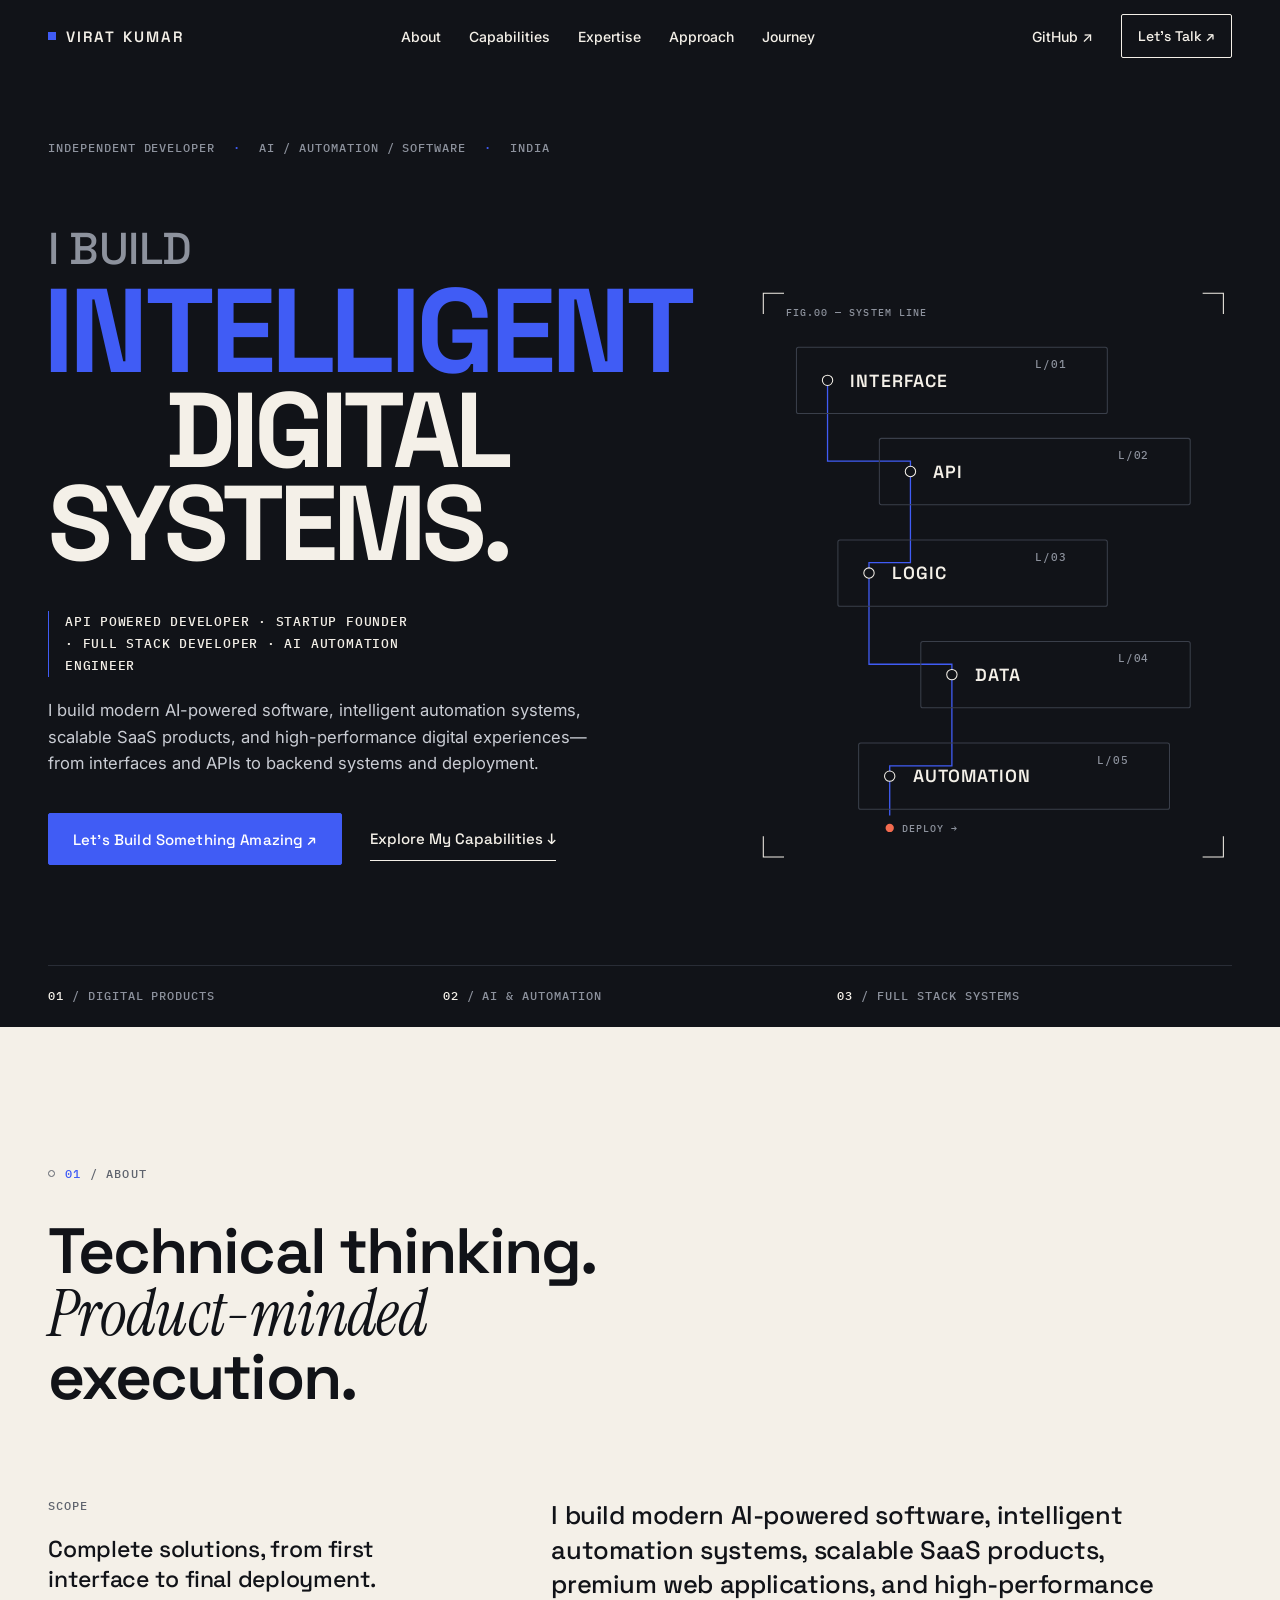
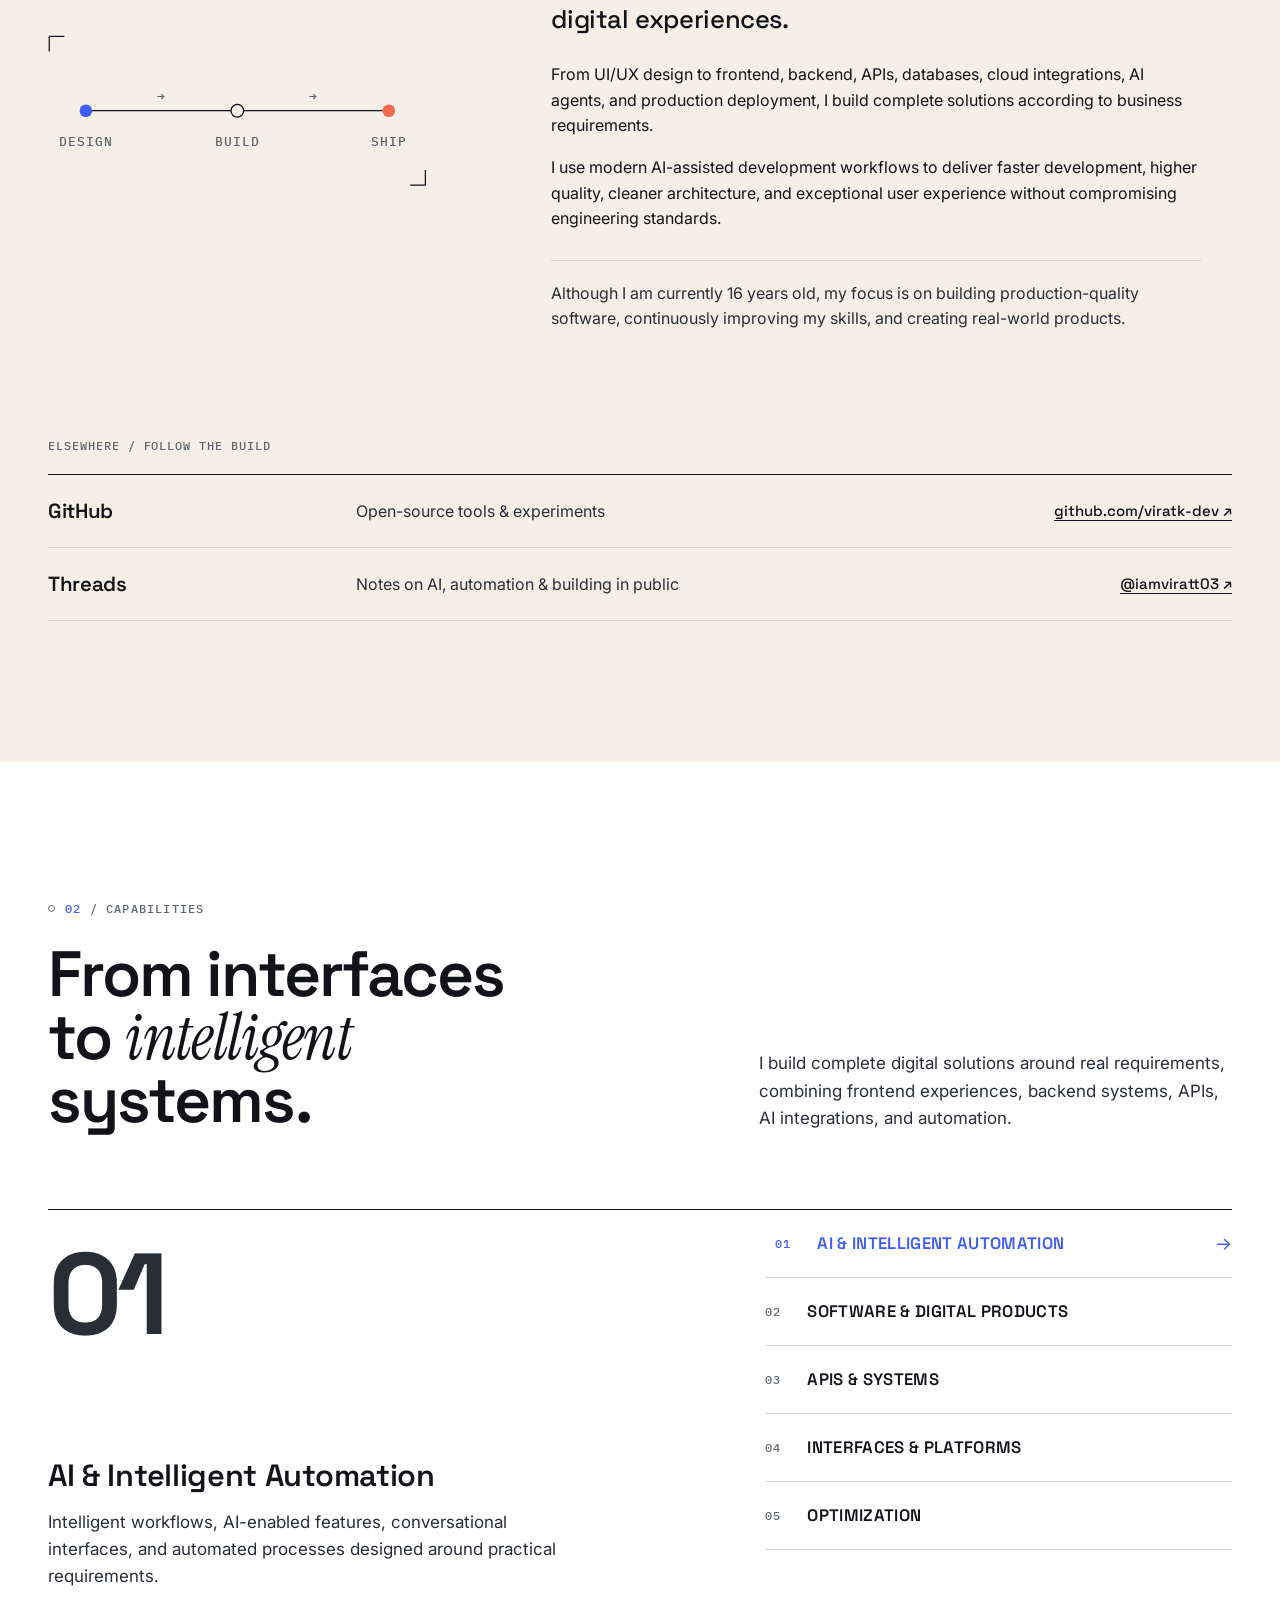
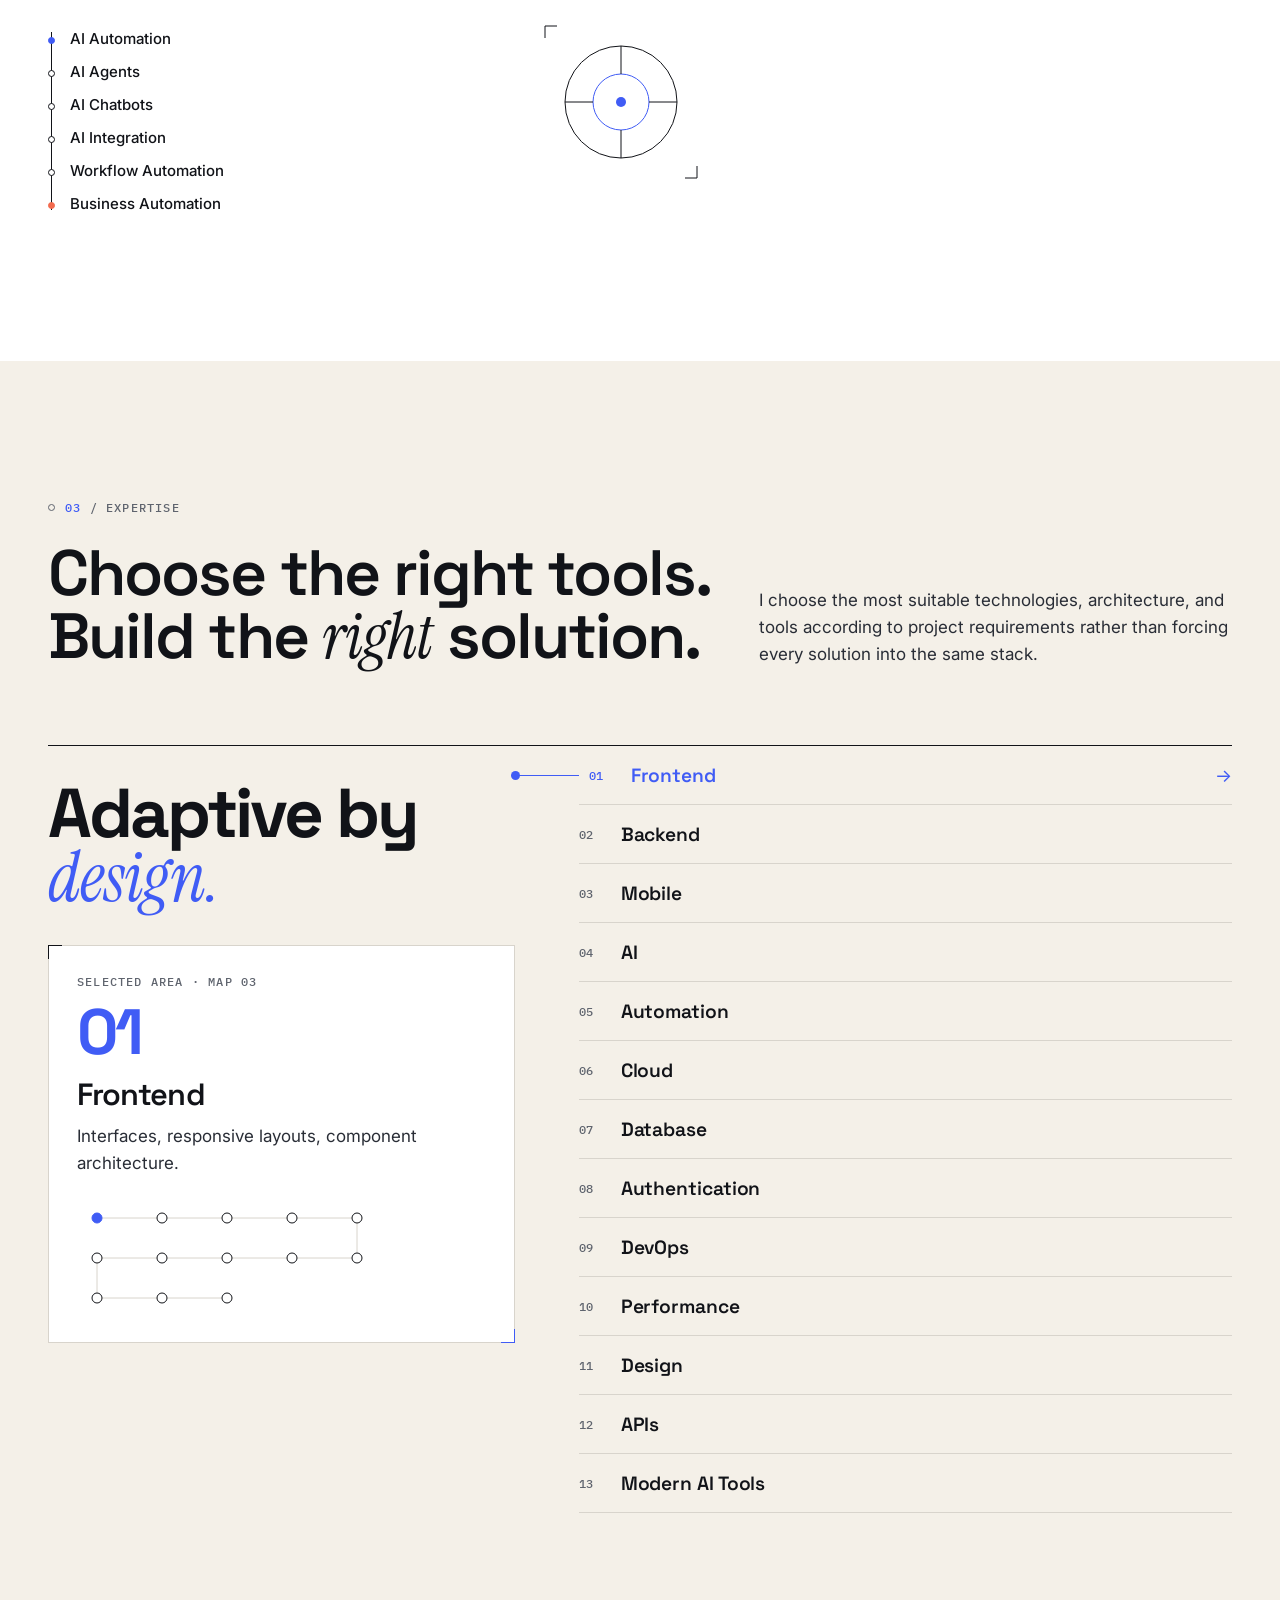
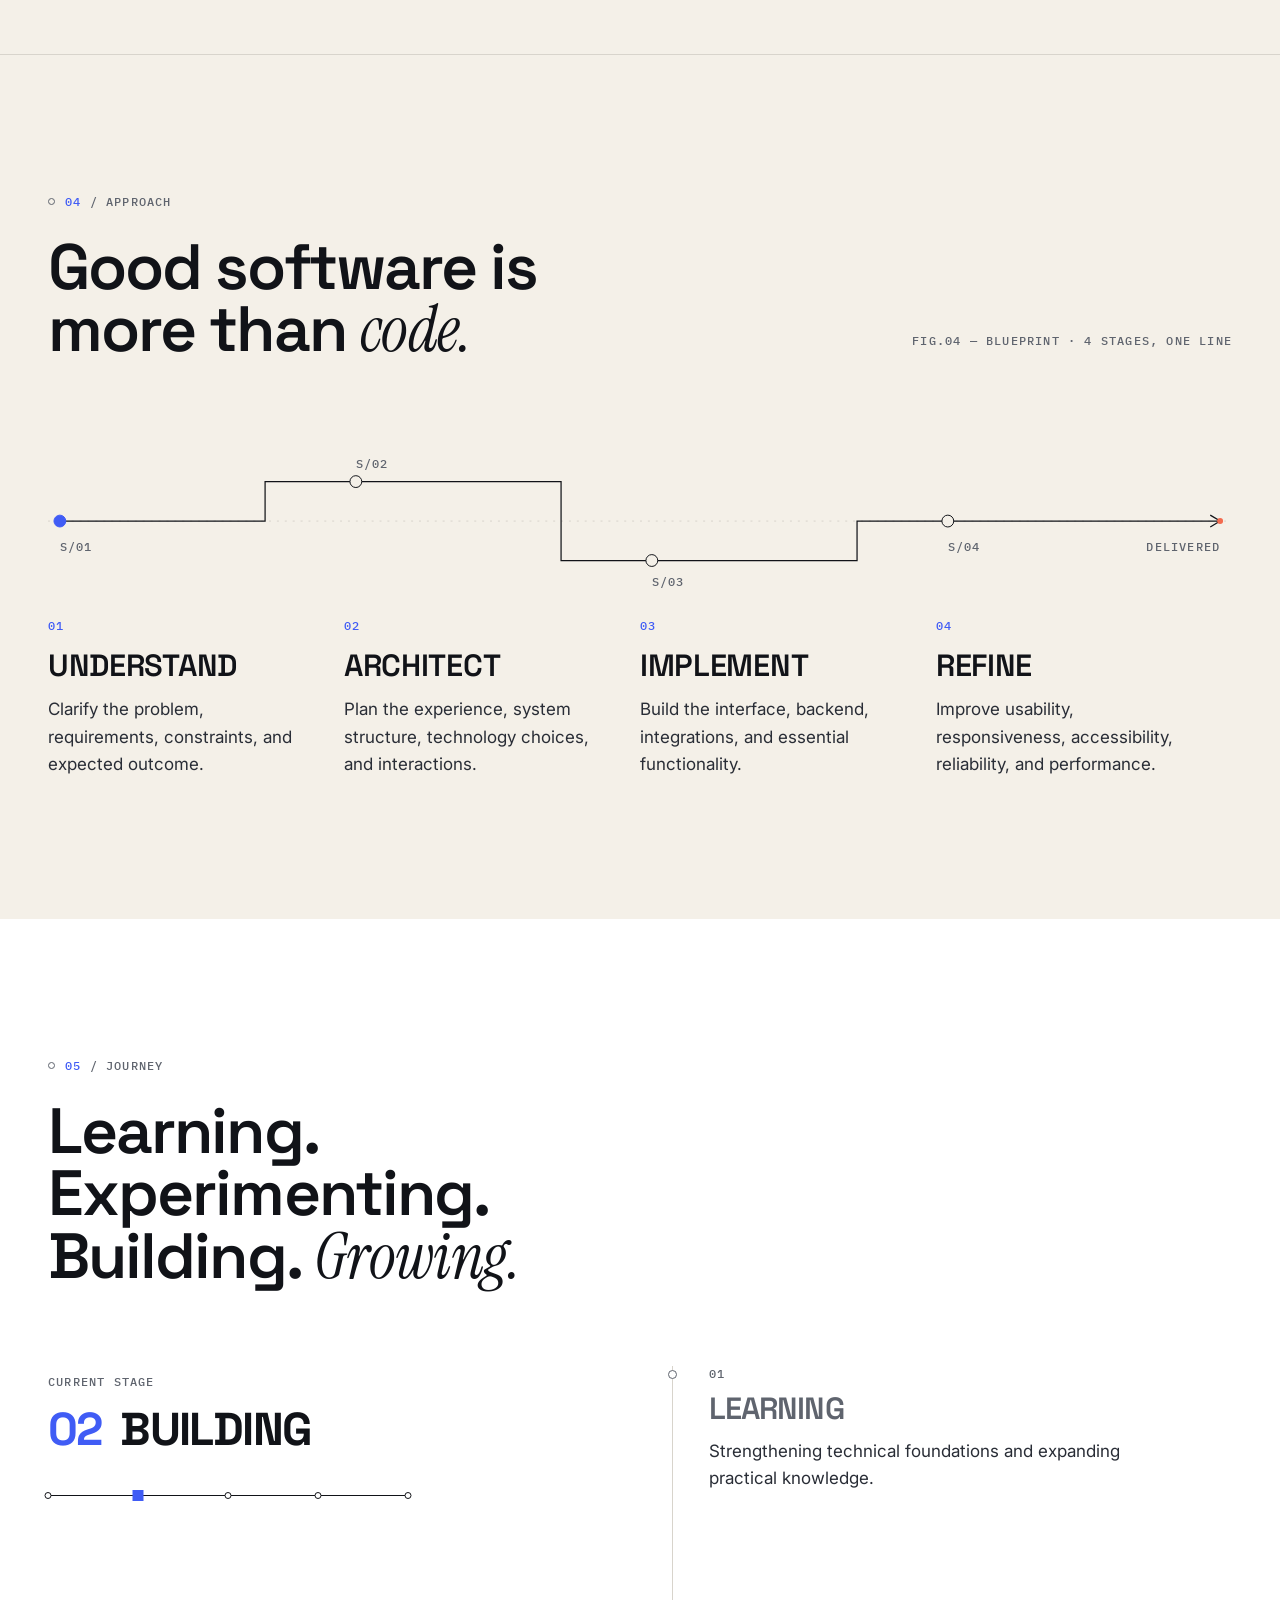
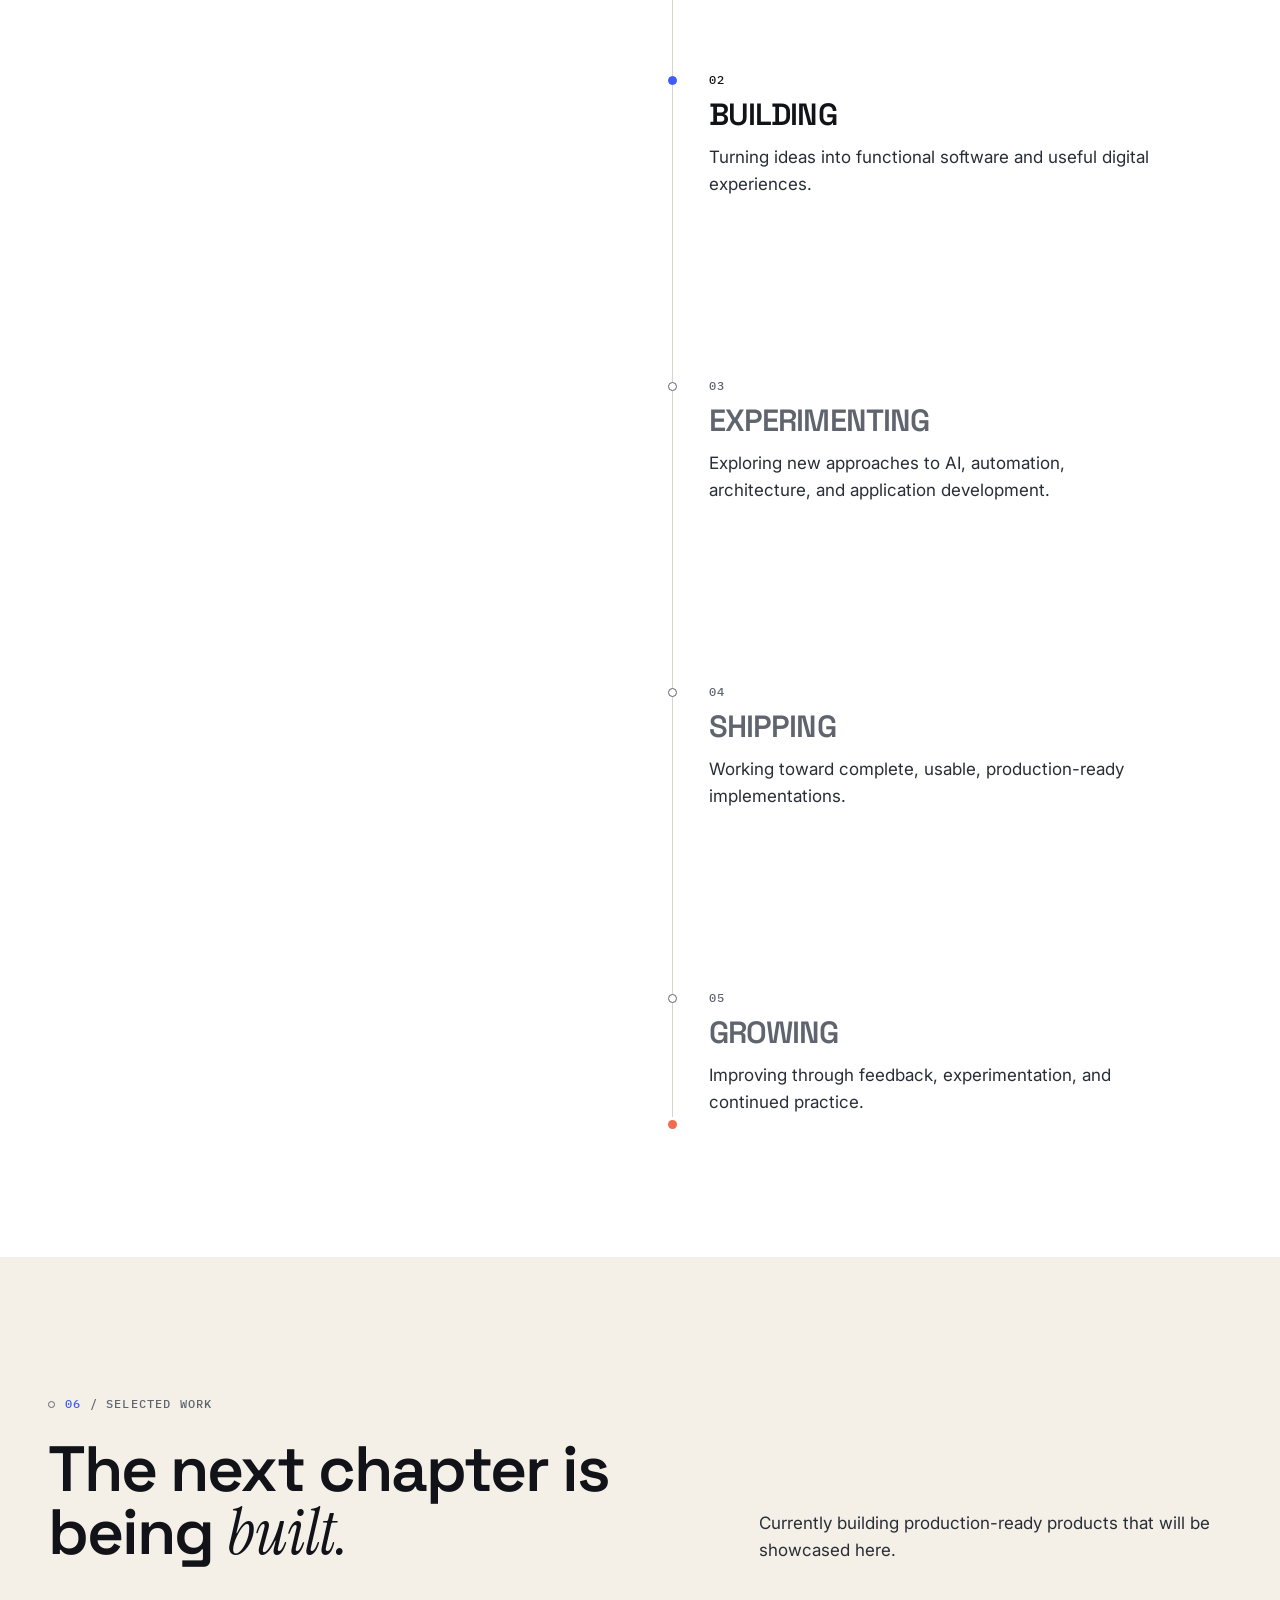
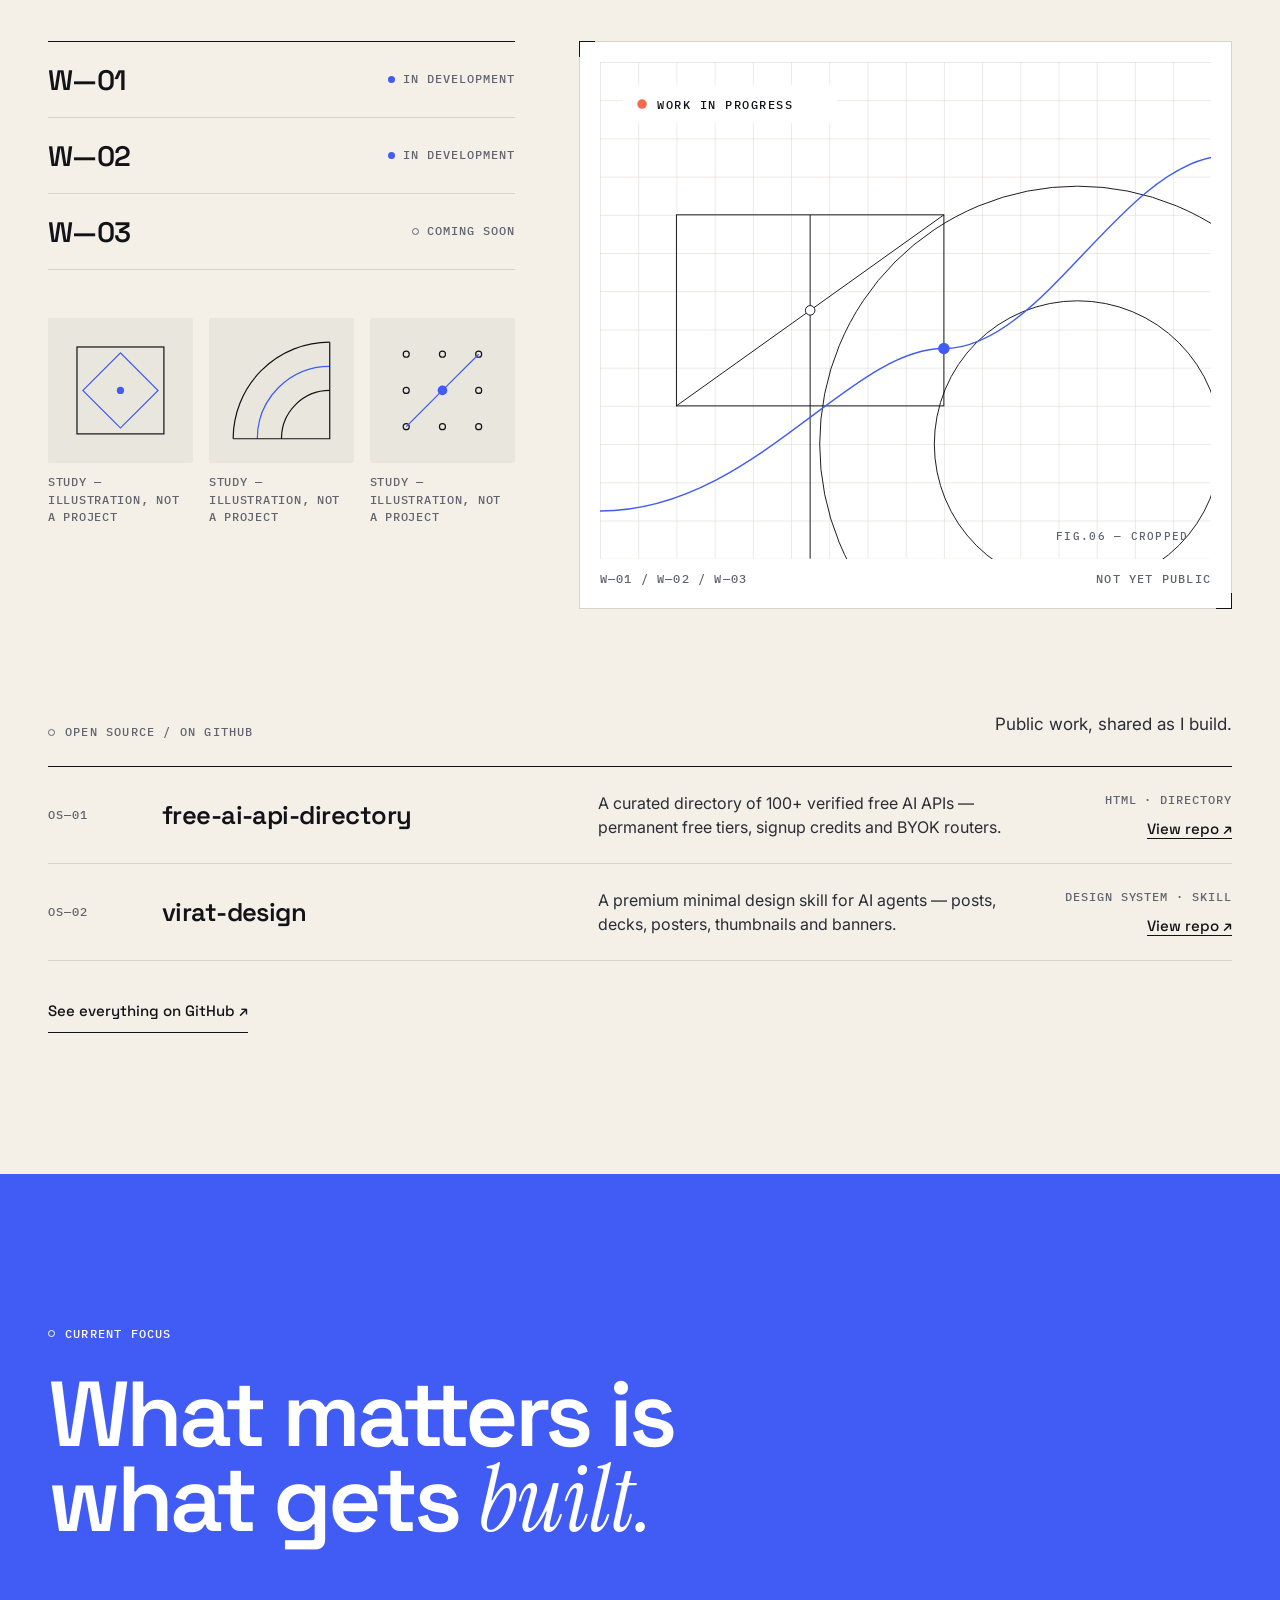
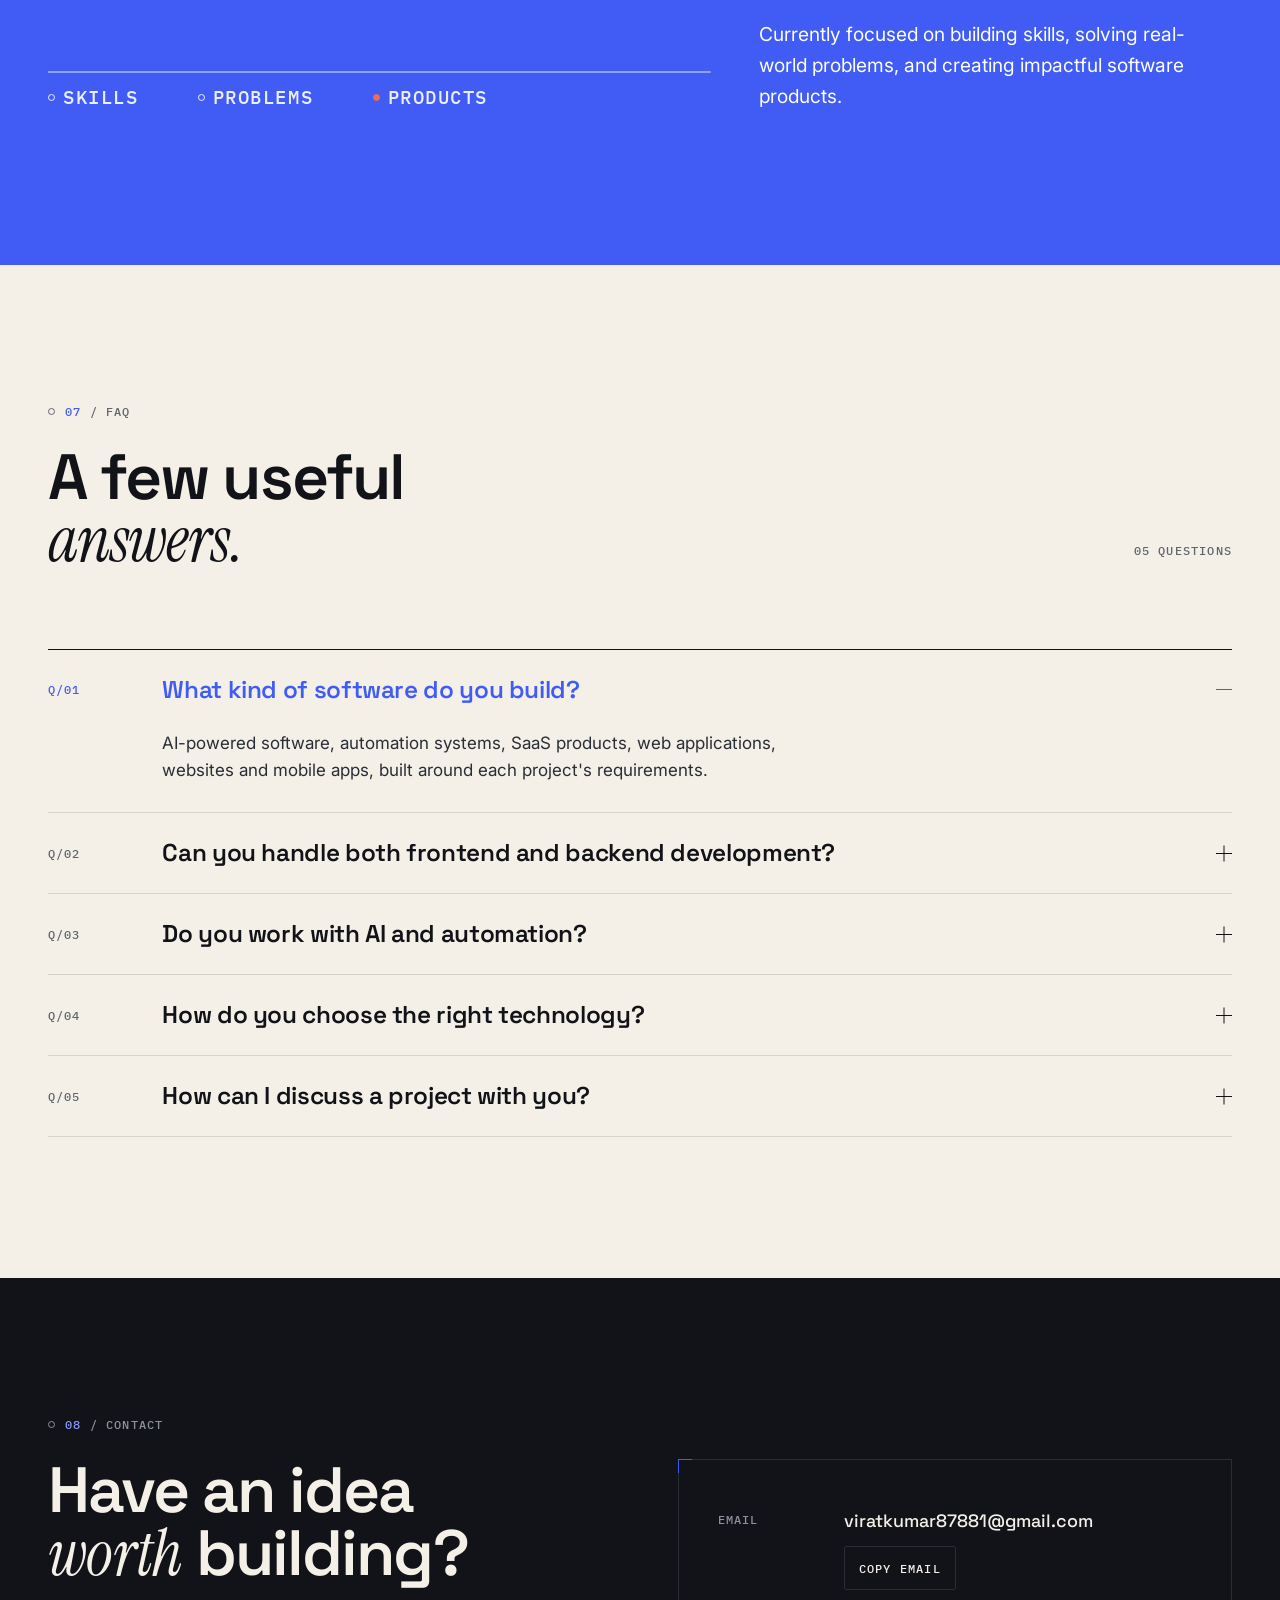
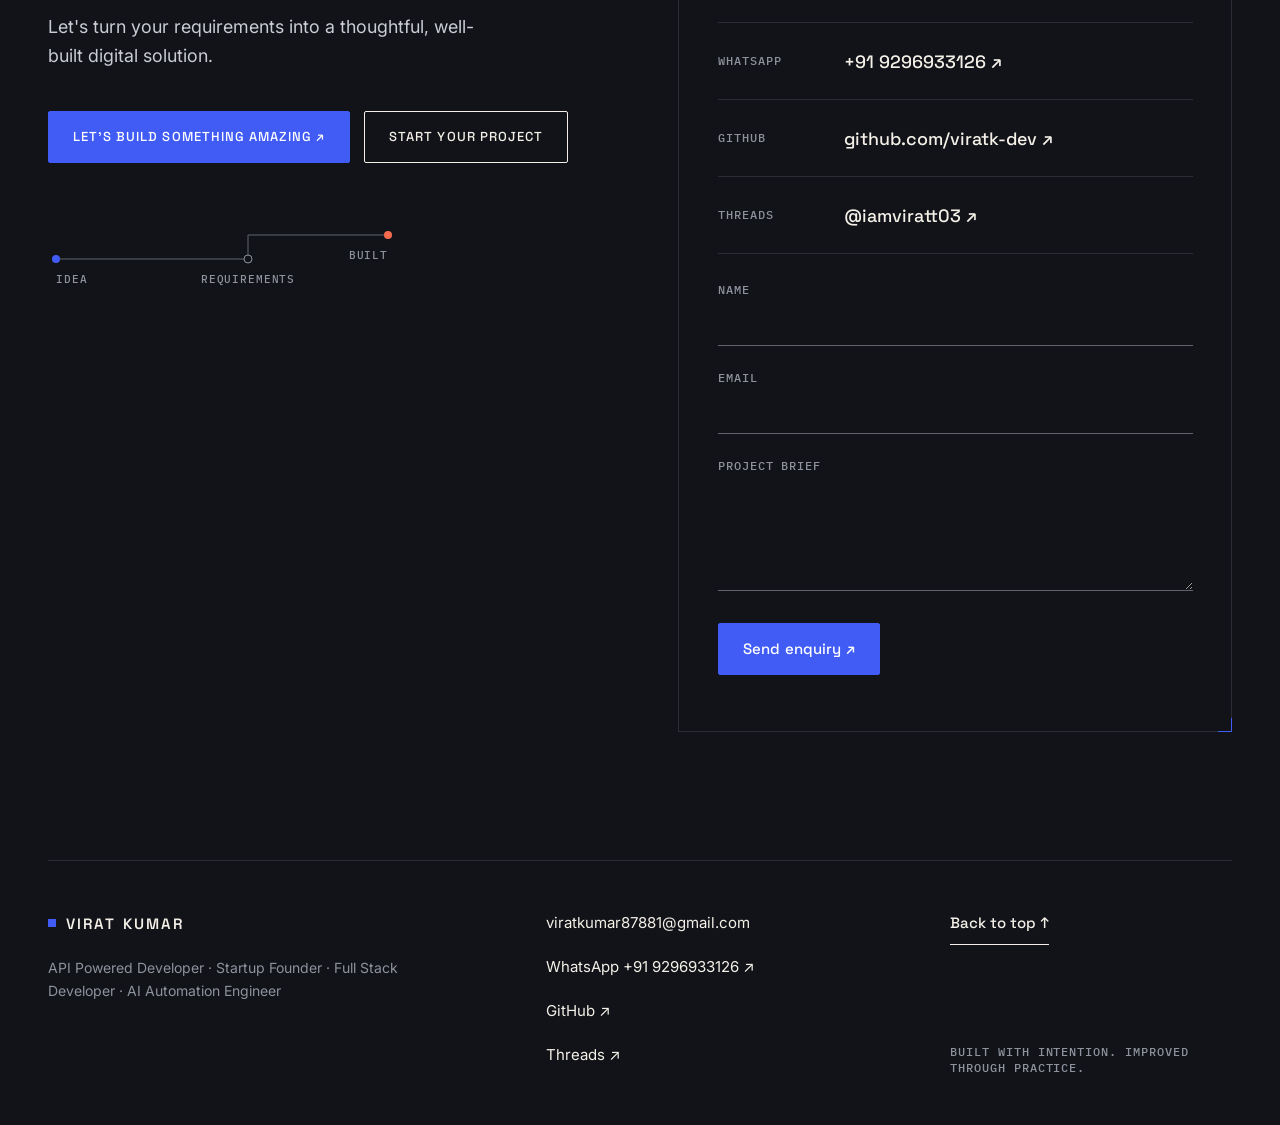
==== commit 680b7a03: "Add Threads link" ====
--- a/portfolio/index.html
+++ b/portfolio/index.html
@@ -12,7 +12,7 @@
 <link rel="preconnect" href="https://fonts.gstatic.com" crossorigin />
 <link rel="stylesheet" href="https://fonts.googleapis.com/css2?family=Space+Grotesk:wght@400;500;600;700&family=Instrument+Serif:ital@1&family=Inter:wght@400;500;600&family=IBM+Plex+Mono:wght@400;500&display=swap" />
 <script>document.documentElement.classList.add('js')</script>
-<script type="application/ld+json">{"@context":"https://schema.org","@type":"Person","name":"Virat Kumar","jobTitle":"API Powered Developer & AI Automation Engineer","email":"viratkumar87881@gmail.com","sameAs":["https://github.com/viratk-dev"]}</script>
+<script type="application/ld+json">{"@context":"https://schema.org","@type":"Person","name":"Virat Kumar","jobTitle":"API Powered Developer & AI Automation Engineer","email":"viratkumar87881@gmail.com","sameAs":["https://github.com/viratk-dev","https://www.threads.com/@iamviratt03"]}</script>
 <style>
 :root{--ink:#111318;--porc:#F4F0E8;--white:#fff;--cobalt:#405CF5;--graph:#292D36;--slate:#8D929D;--slate-d:#5F646E;--line:#D8D4CC;--coral:#F36B4F;--grey:#E9E6DE;
 --display:"Space Grotesk",system-ui,sans-serif;--serif:"Instrument Serif",Georgia,serif;--body:Inter,system-ui,sans-serif;--mono:"IBM Plex Mono",ui-monospace,monospace;
@@ -112,6 +112,18 @@
 .sysline path,.sysline line{fill:none;stroke:currentColor;stroke-width:1}
 .sysline text{font:500 10.5px var(--mono);letter-spacing:.08em;fill:var(--slate-d)}
 @media(max-width:900px){.about__side,.about__body{grid-column:1/-1}.about__side{order:2;margin-top:32px}}
+.x-else{grid-column:1/-1;margin-top:clamp(56px,7vw,96px)}
+.x-else__lbl{color:var(--slate-d);margin:0 0 20px}
+.x-else__list{list-style:none;margin:0;padding:0;border-top:1px solid var(--ink)}
+.x-else__list li{border-bottom:1px solid var(--line)}
+.x-else__row{display:grid;grid-template-columns:minmax(0,3fr) minmax(0,6fr) minmax(0,3fr);gap:6px 24px;align-items:center;min-height:72px;padding:16px 0;text-decoration:none;color:var(--ink)}
+.x-else__row .nm{font:600 clamp(1.1rem,1.6vw,1.35rem)/1.2 var(--display);letter-spacing:-.015em;transition:color .25s var(--ease)}
+.x-else__row .d{color:var(--graph);font-size:16px;line-height:1.5}
+.x-else__row .v{justify-self:end;font:500 15px var(--display);border-bottom:1px solid currentColor;overflow-wrap:anywhere;transition:color .2s var(--ease)}
+.x-else__row .v i{display:inline-block;font-style:normal;transition:transform .25s var(--ease)}
+.x-else__row:hover .nm,.x-else__row:hover .v,.x-else__row:focus-visible .nm,.x-else__row:focus-visible .v{color:var(--cobalt)}
+.x-else__row:hover .v i,.x-else__row:focus-visible .v i{transform:translate(3px,-3px)}
+@media(max-width:900px){.x-else{order:3}.x-else__row{grid-template-columns:minmax(0,1fr);align-items:start;padding:20px 0}.x-else__row .v{justify-self:start;margin-top:4px}}
 /* capabilities */
 .cap__head{display:grid;grid-template-columns:minmax(0,7fr) minmax(0,5fr);gap:24px 48px;align-items:end;margin:28px 0 clamp(48px,6vw,80px)}
 .cap__head h2{max-width:13ch}
@@ -386,6 +398,7 @@
     <li><a href="#approach">Approach <span>04</span></a></li>
     <li><a href="#journey">Journey <span>05</span></a></li>
     <li><a href="https://github.com/viratk-dev" target="_blank" rel="noopener">GitHub <span>↗</span></a></li>
+    <li><a href="https://www.threads.com/@iamviratt03" target="_blank" rel="noopener">Threads <span>↗</span></a></li>
     <li><a href="#contact">Let's Talk <span>↗</span></a></li>
   </ul>
 </div>
@@ -456,6 +469,13 @@
       <p>I use modern AI-assisted development workflows to deliver faster development, higher quality, cleaner architecture, and exceptional user experience without compromising engineering standards.</p>
       <p>Although I am currently 16 years old, my focus is on building production-quality software, continuously improving my skills, and creating real-world products.</p>
     </div>
+    <div class="x-else rv">
+      <h3 class="x-else__lbl mono" id="else-h">Elsewhere / Follow the build</h3>
+      <ul class="x-else__list" aria-labelledby="else-h">
+        <li><a class="x-else__row" href="https://github.com/viratk-dev" target="_blank" rel="noopener"><span class="nm">GitHub</span><span class="d">Open-source tools &amp; experiments</span><span class="v">github.com/viratk-dev <i aria-hidden="true">↗</i></span></a></li>
+        <li><a class="x-else__row" href="https://www.threads.com/@iamviratt03" target="_blank" rel="noopener"><span class="nm">Threads</span><span class="d">Notes on AI, automation &amp; building in public</span><span class="v">@iamviratt03 <i aria-hidden="true">↗</i></span></a></li>
+      </ul>
+    </div>
   </div>
 </section>
 
@@ -716,7 +736,7 @@
       <li><h3 style="font-size:inherit;margin:0"><button class="fq__q" type="button" aria-expanded="false" aria-controls="fa4" id="fq4"><span class="n">Q/04</span>How do you choose the right technology?<span class="pl" aria-hidden="true"></span></button></h3>
         <div class="fq__a" id="fa4" role="region" aria-labelledby="fq4"><p>By starting from the requirements: the problem, constraints and expected outcome decide the stack, not habit.</p></div></li>
       <li><h3 style="font-size:inherit;margin:0"><button class="fq__q" type="button" aria-expanded="false" aria-controls="fa5" id="fq5"><span class="n">Q/05</span>How can I discuss a project with you?<span class="pl" aria-hidden="true"></span></button></h3>
-        <div class="fq__a" id="fa5" role="region" aria-labelledby="fq5"><p>Email <a href="mailto:viratkumar87881@gmail.com">viratkumar87881@gmail.com</a>, message on WhatsApp at <a href="https://wa.me/919296933126" target="_blank" rel="noopener">+91 9296933126</a>, or use the <a href="#contact">contact form</a>. You can also follow my work on GitHub at <a href="https://github.com/viratk-dev" target="_blank" rel="noopener">github.com/viratk-dev</a>.</p></div></li>
+        <div class="fq__a" id="fa5" role="region" aria-labelledby="fq5"><p>Email <a href="mailto:viratkumar87881@gmail.com">viratkumar87881@gmail.com</a>, message on WhatsApp at <a href="https://wa.me/919296933126" target="_blank" rel="noopener">+91 9296933126</a>, or use the <a href="#contact">contact form</a>. You can also follow my work on GitHub (<a href="https://github.com/viratk-dev" target="_blank" rel="noopener">github.com/viratk-dev</a>) and Threads (<a href="https://www.threads.com/@iamviratt03" target="_blank" rel="noopener">@iamviratt03</a>).</p></div></li>
     </ul>
   </div>
 </section>
@@ -755,6 +775,10 @@
           <span class="mono">GitHub</span>
           <a href="https://github.com/viratk-dev" target="_blank" rel="noopener">github.com/viratk-dev ↗</a>
         </div>
+        <div class="ch">
+          <span class="mono">Threads</span>
+          <a href="https://www.threads.com/@iamviratt03" target="_blank" rel="noopener">@iamviratt03 ↗</a>
+        </div>
         <form class="form" id="form" novalidate>
           <div class="fld"><label class="mono" for="fName">Name</label><input id="fName" name="name" required autocomplete="name" aria-describedby="eName" /><p class="err" id="eName"></p></div>
           <div class="fld"><label class="mono" for="fEmail">Email</label><input id="fEmail" name="email" type="email" required autocomplete="email" aria-describedby="eEmail" /><p class="err" id="eEmail"></p></div>
@@ -773,6 +797,7 @@
         <li><a href="mailto:viratkumar87881@gmail.com">viratkumar87881@gmail.com</a></li>
         <li><a href="https://wa.me/919296933126" target="_blank" rel="noopener">WhatsApp +91 9296933126 ↗</a></li>
         <li><a href="https://github.com/viratk-dev" target="_blank" rel="noopener">GitHub ↗</a></li>
+        <li><a href="https://www.threads.com/@iamviratt03" target="_blank" rel="noopener">Threads ↗</a></li>
       </ul>
       <div class="foot__end">
         <a class="tlink" href="#top" style="align-self:flex-start">Back to top ↑</a>
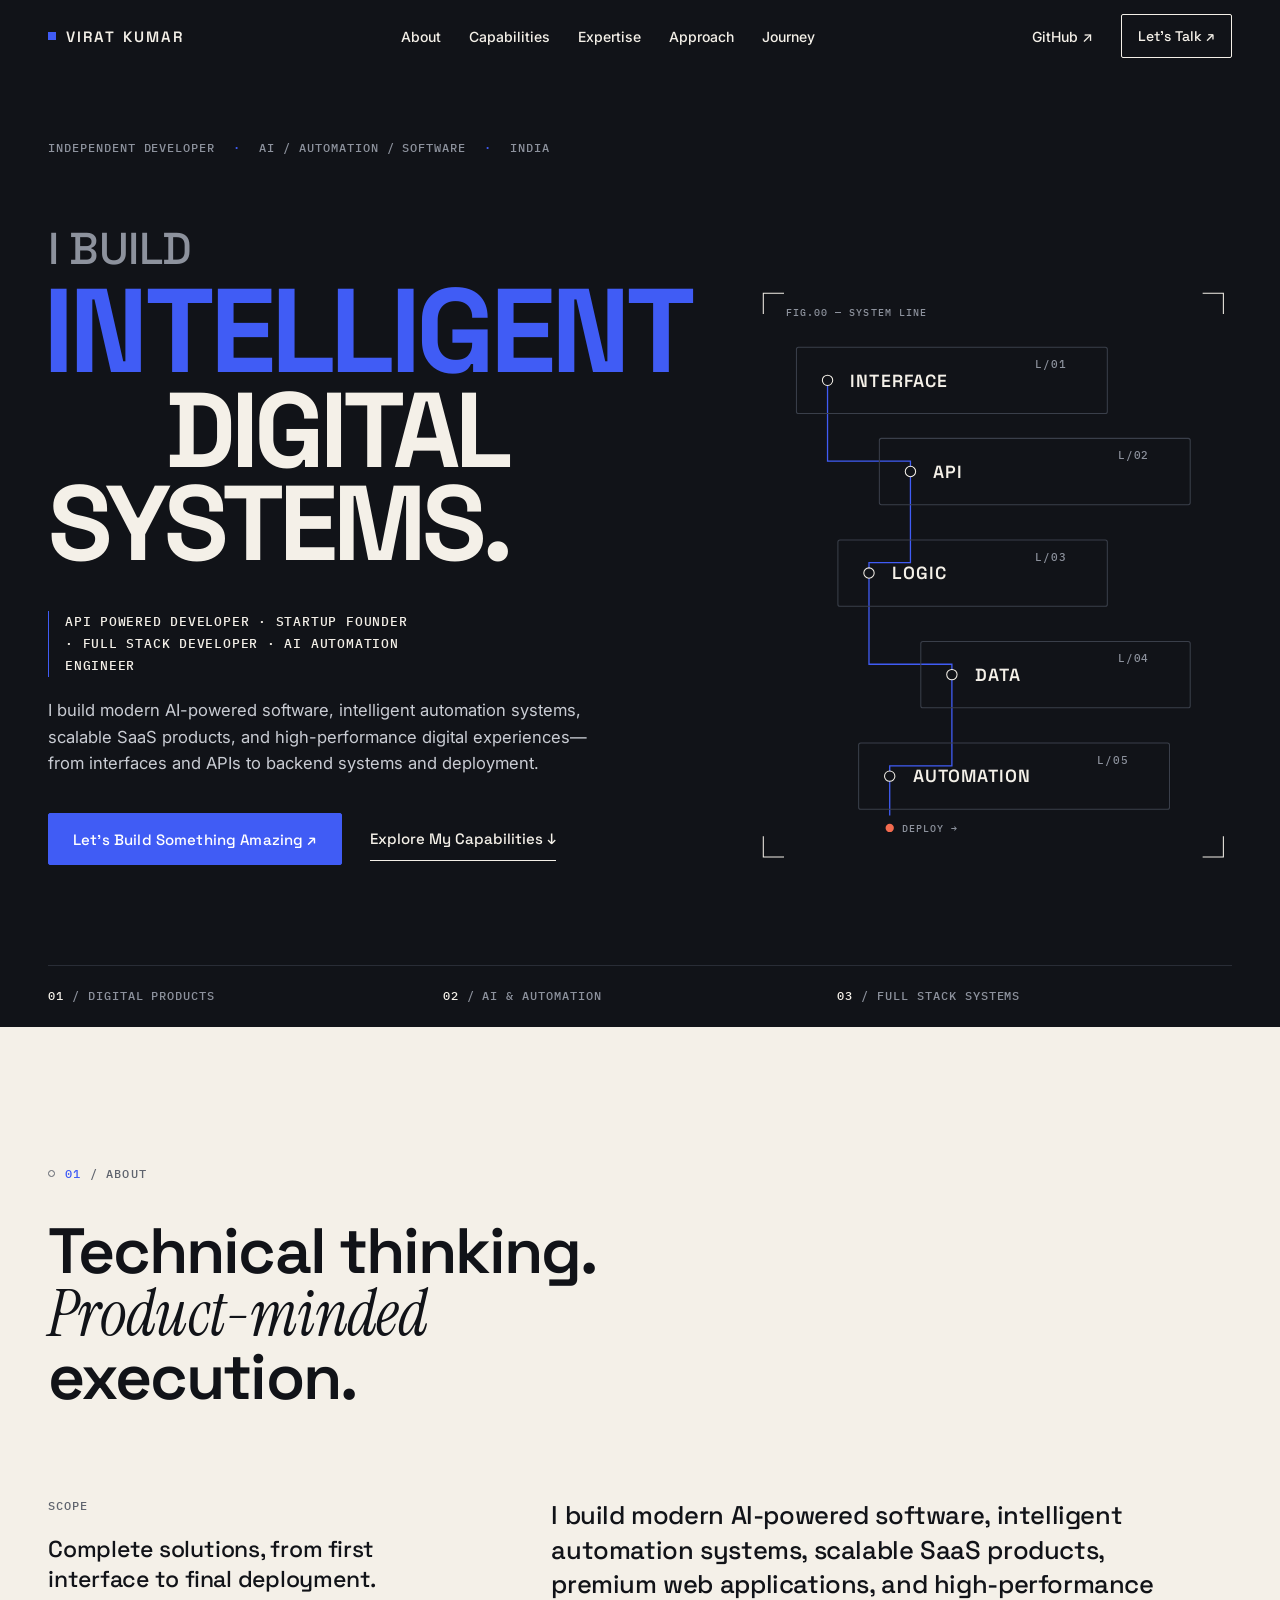
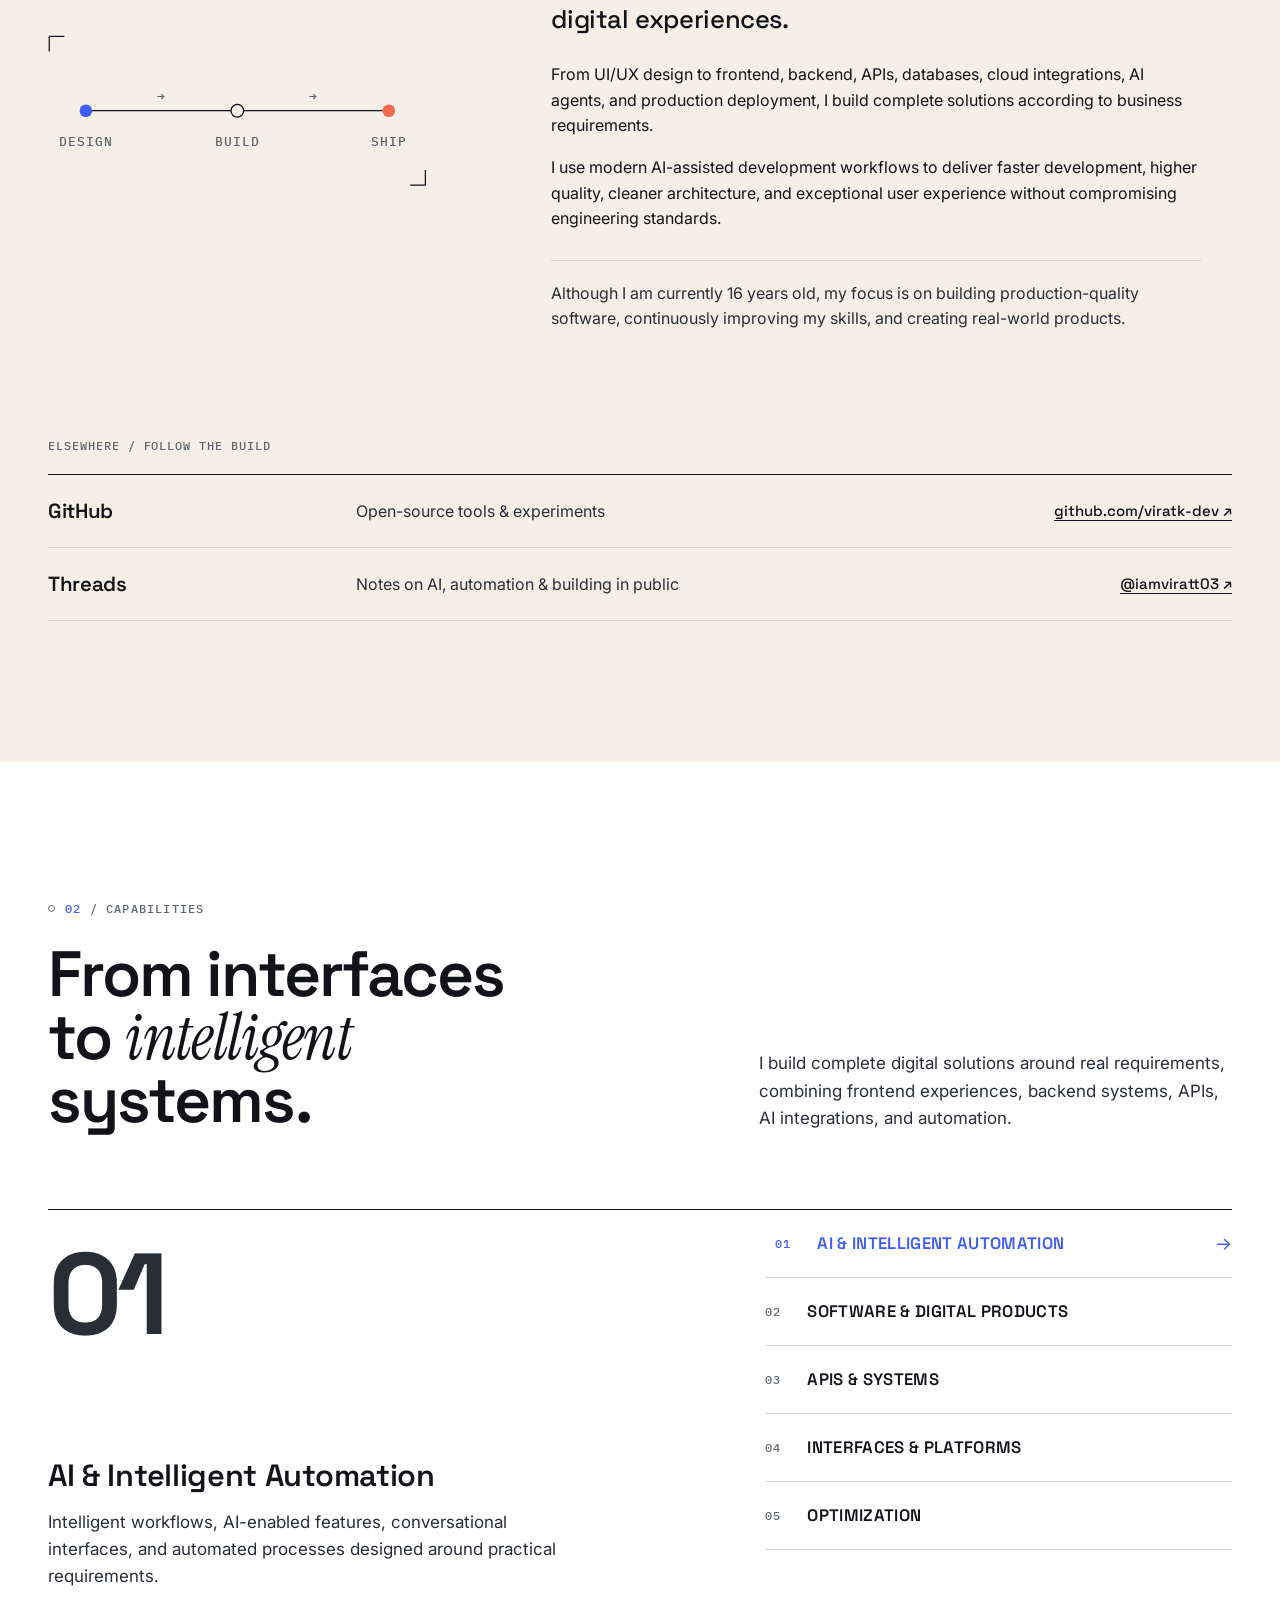
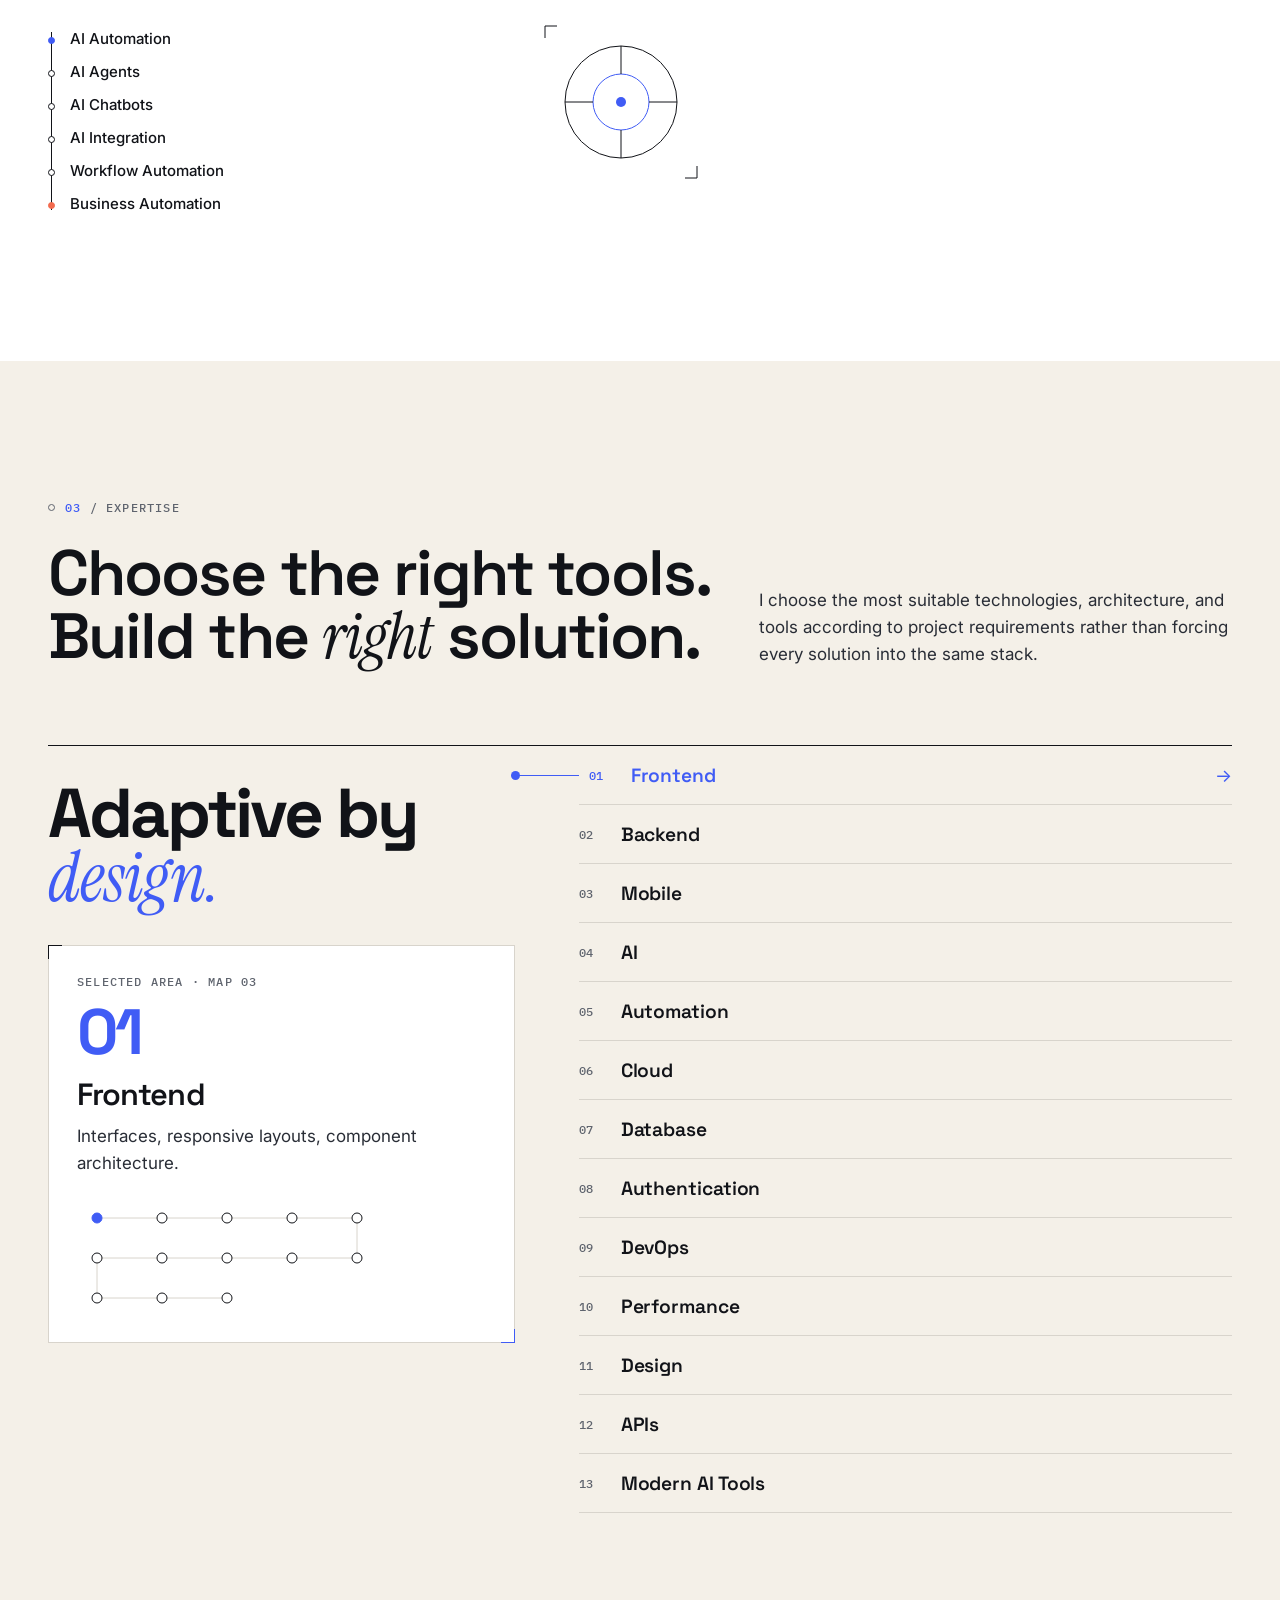
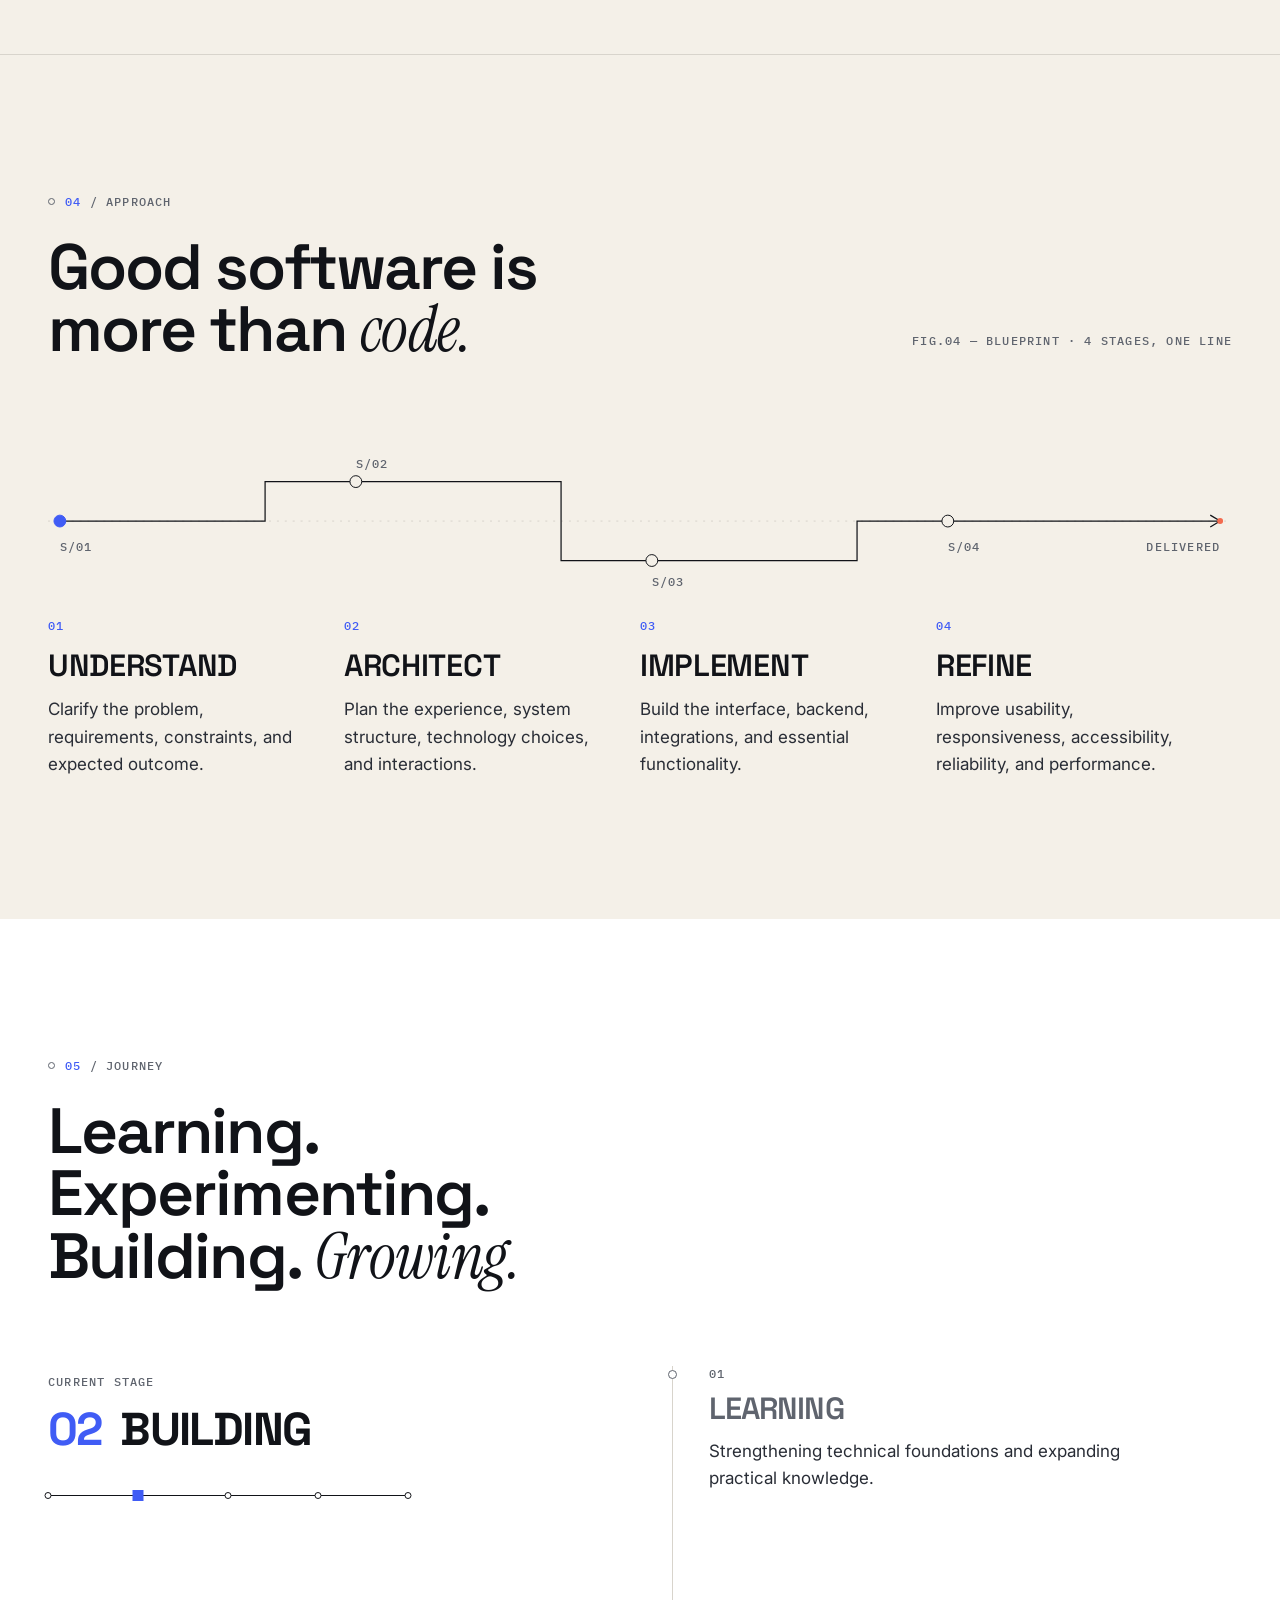
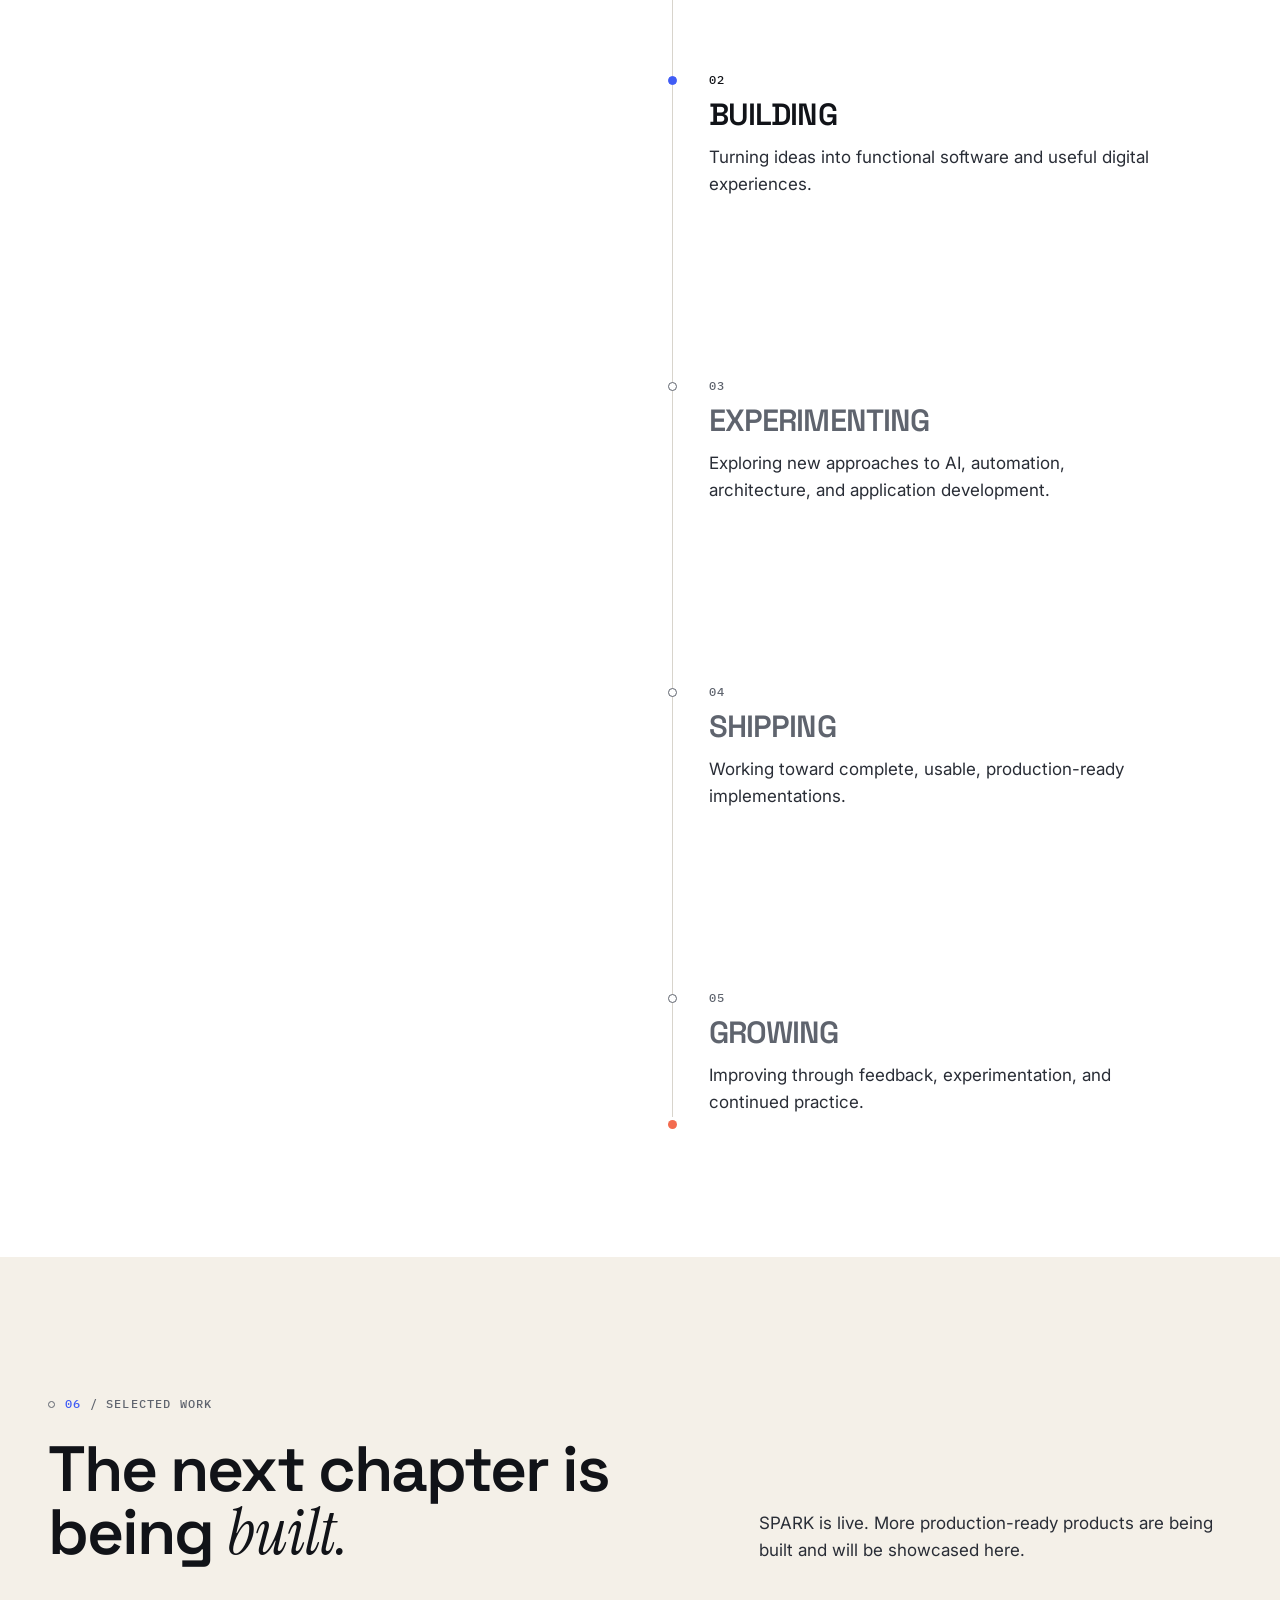
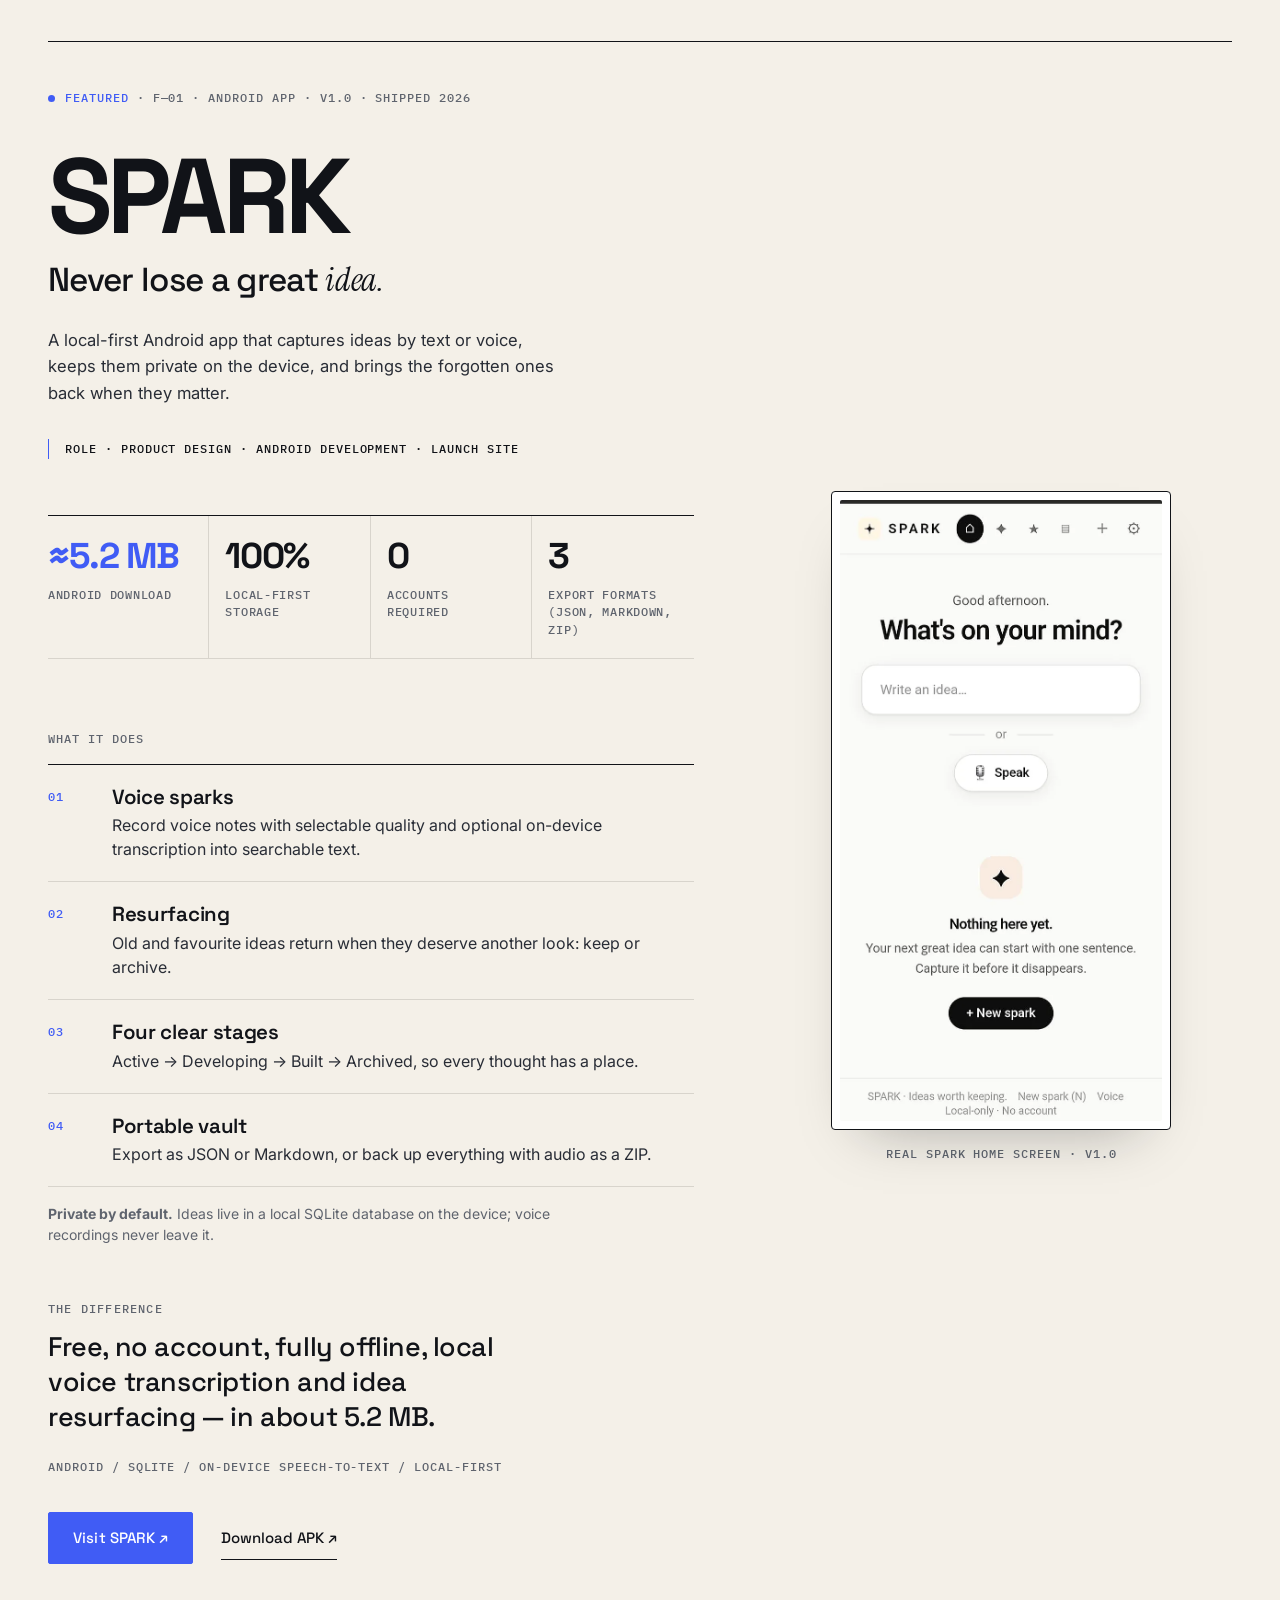
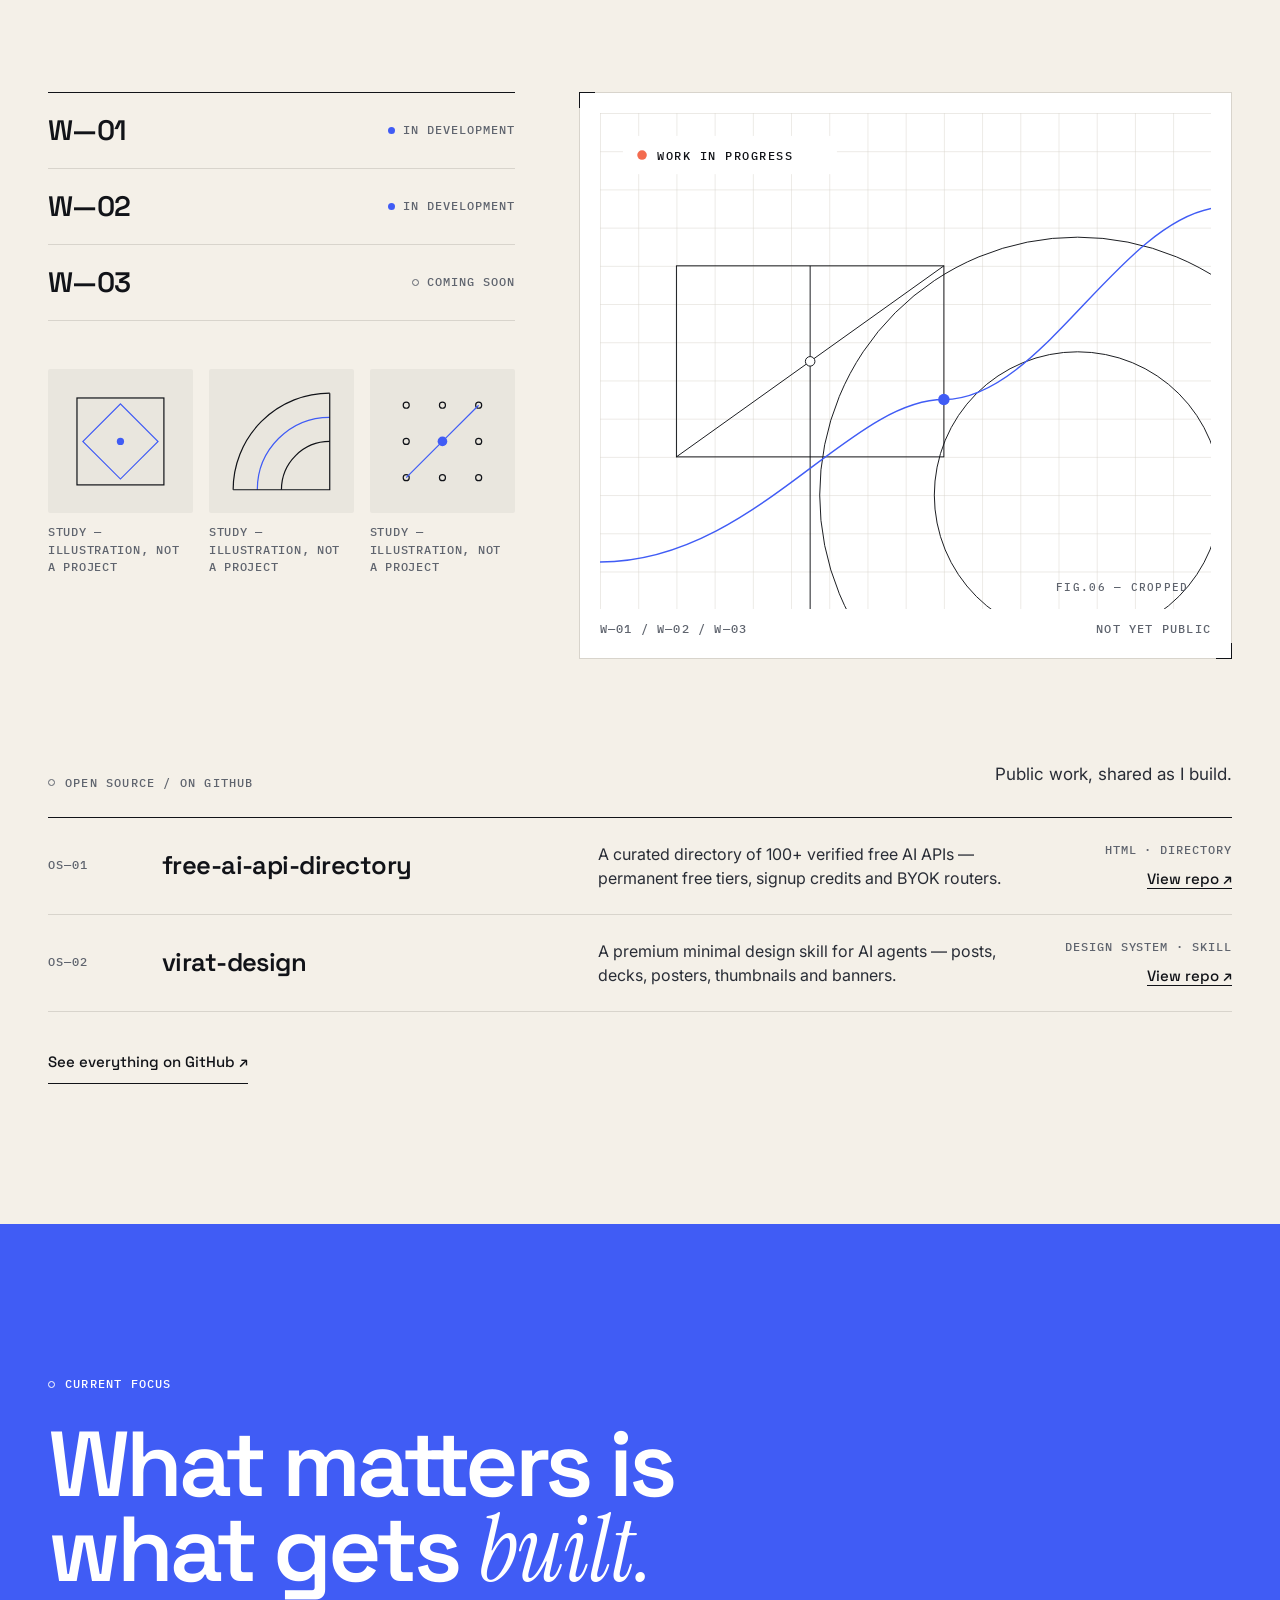
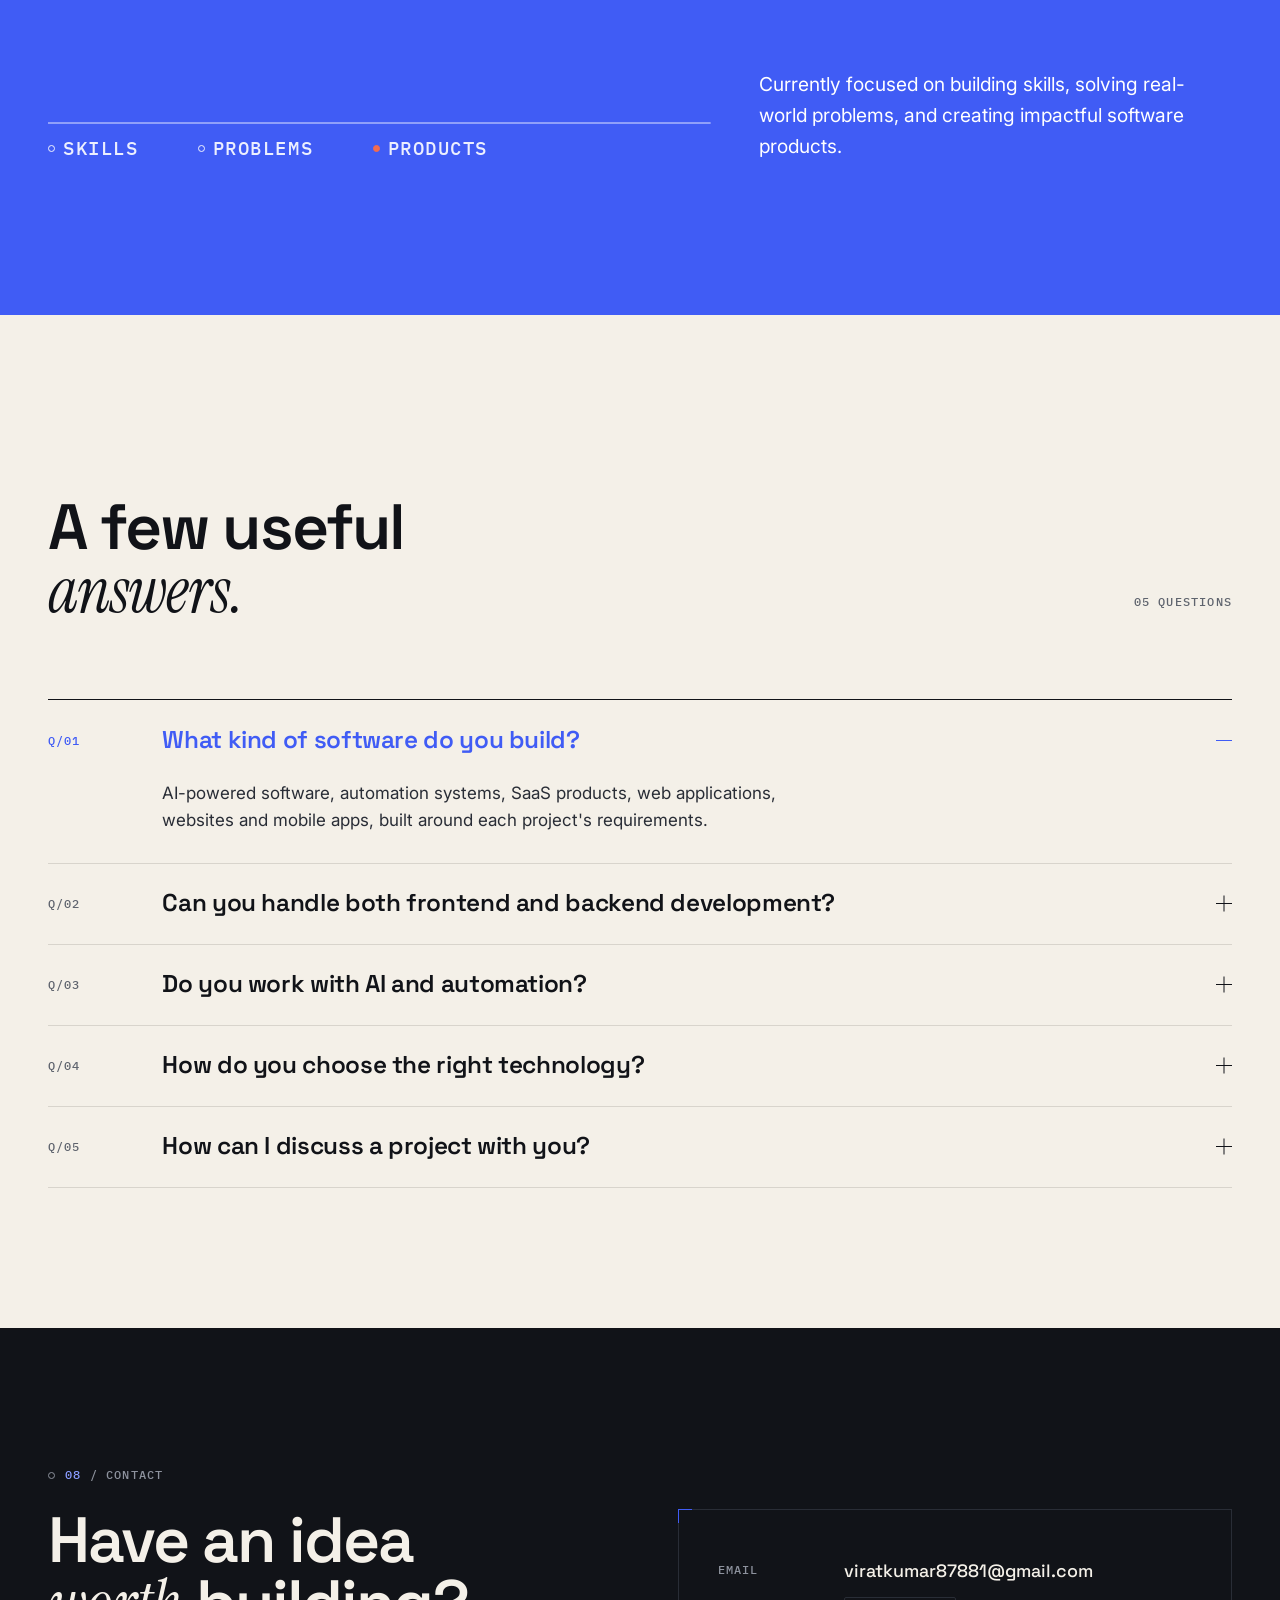
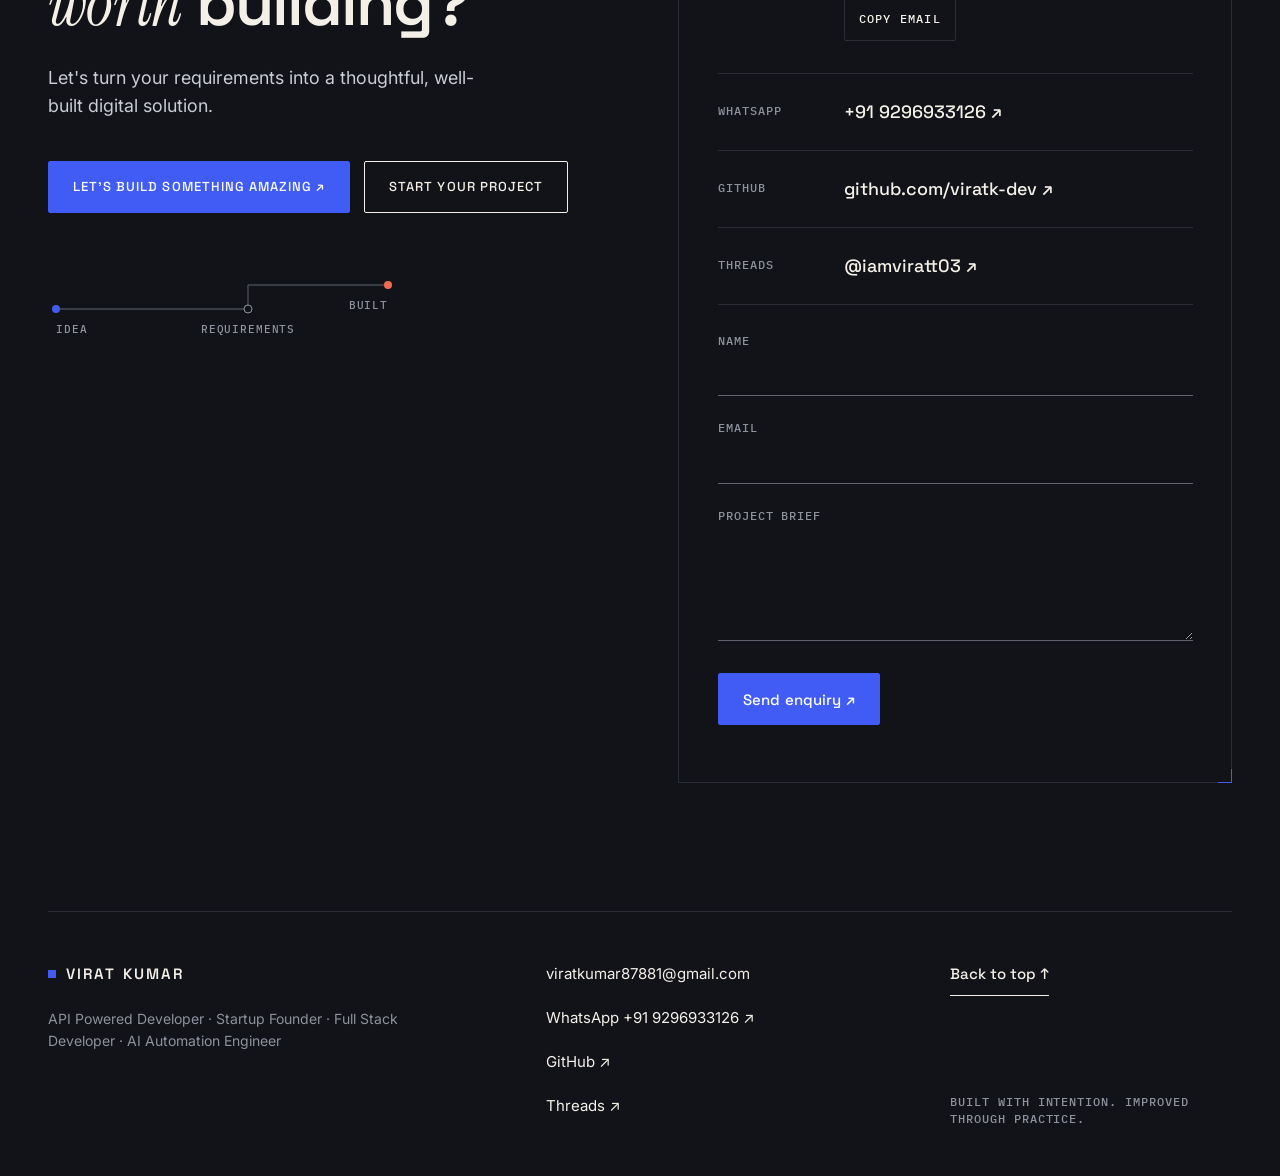
==== commit 6fe98537: "Add SPARK case study" ====
--- a/portfolio/index.html
+++ b/portfolio/index.html
@@ -13,6 +13,7 @@
 <link rel="stylesheet" href="https://fonts.googleapis.com/css2?family=Space+Grotesk:wght@400;500;600;700&family=Instrument+Serif:ital@1&family=Inter:wght@400;500;600&family=IBM+Plex+Mono:wght@400;500&display=swap" />
 <script>document.documentElement.classList.add('js')</script>
 <script type="application/ld+json">{"@context":"https://schema.org","@type":"Person","name":"Virat Kumar","jobTitle":"API Powered Developer & AI Automation Engineer","email":"viratkumar87881@gmail.com","sameAs":["https://github.com/viratk-dev","https://www.threads.com/@iamviratt03"]}</script>
+<script type="application/ld+json">{"@context":"https://schema.org","@type":"SoftwareApplication","name":"SPARK","description":"A local-first Android app that captures ideas by text or voice, keeps them private on the device, and brings the forgotten ones back when they matter.","operatingSystem":"Android","applicationCategory":"ProductivityApplication","softwareVersion":"1.0","url":"https://spark-download.vercel.app/","downloadUrl":"https://spark-download.vercel.app/SPARK.apk","offers":{"@type":"Offer","price":"0","priceCurrency":"USD"},"author":{"@type":"Person","name":"Virat Kumar"}}</script>
 <style>
 :root{--ink:#111318;--porc:#F4F0E8;--white:#fff;--cobalt:#405CF5;--graph:#292D36;--slate:#8D929D;--slate-d:#5F646E;--line:#D8D4CC;--coral:#F36B4F;--grey:#E9E6DE;
 --display:"Space Grotesk",system-ui,sans-serif;--serif:"Instrument Serif",Georgia,serif;--body:Inter,system-ui,sans-serif;--mono:"IBM Plex Mono",ui-monospace,monospace;
@@ -285,6 +286,49 @@
 .x-os__all{margin-top:28px}
 @media(max-width:900px){.x-os__row{grid-template-columns:minmax(0,1fr) auto;align-items:start;padding:22px 0}.x-os__row .nm,.x-os__row .d{grid-column:1/-1}.x-os__row .n{grid-row:1}.x-os__row .e{display:contents}.x-os__row .t{grid-row:1;grid-column:2;text-align:right}.x-os__row .v{grid-column:1/-1;justify-self:start;margin-top:4px}}
 @media(max-width:480px){.wk__studies{grid-template-columns:repeat(2,minmax(0,1fr))}.wk__studies figure:last-child{display:none}}
+/* 06 featured case study */
+.x-sp{display:grid;grid-template-columns:minmax(0,7fr) minmax(0,5fr);grid-template-rows:auto auto;column-gap:clamp(40px,6vw,96px);border-top:1px solid var(--ink);padding-top:clamp(32px,4vw,48px);margin-bottom:clamp(88px,10vw,144px)}
+.x-sp__head{grid-column:1;grid-row:1}
+.x-sp__body{grid-column:1;grid-row:2}
+.x-sp__fig{grid-column:2;grid-row:1/3;align-self:center;justify-self:center;margin:0;width:100%;max-width:340px}
+.x-sp__kick{color:var(--slate-d);margin:0 0 clamp(28px,4vw,44px);display:flex;align-items:center;gap:10px;flex-wrap:wrap}
+.x-sp__kick::before{content:"";width:7px;height:7px;border-radius:50%;background:var(--cobalt);flex:none}
+.x-sp__kick b{color:var(--cobalt);font-weight:500}
+.x-sp__title{font:700 clamp(3.5rem,8.3vw,8rem)/.86 var(--display);letter-spacing:-.045em;margin:0}
+.x-sp__sub{font:500 clamp(1.4rem,2.6vw,2.2rem)/1.15 var(--display);letter-spacing:-.02em;margin:18px 0 28px}
+.x-sp__sum{color:var(--graph);font-size:clamp(16px,1.3vw,19px);max-width:52ch;margin:0}
+.x-sp__role{font:500 12px/1.7 var(--mono);letter-spacing:.08em;text-transform:uppercase;color:var(--ink);padding-left:16px;border-left:1px solid var(--cobalt);margin:32px 0 clamp(40px,5vw,56px)}
+.x-sp__stats{display:grid;grid-template-columns:repeat(4,minmax(0,1fr));margin:0 0 clamp(48px,6vw,72px);border-top:1px solid var(--ink);border-bottom:1px solid var(--line)}
+.x-sp__stats div{padding:22px 16px 20px 0;border-right:1px solid var(--line)}
+.x-sp__stats div+div{padding-left:16px}
+.x-sp__stats div:last-child{border-right:0}
+.x-sp__stats dt{font:700 clamp(1.7rem,2.8vw,2.6rem)/1 var(--display);letter-spacing:-.04em;white-space:nowrap}
+.x-sp__stats div:first-child dt{color:var(--cobalt)}
+.x-sp__stats dd{margin:12px 0 0;font:500 12px/1.45 var(--mono);letter-spacing:.06em;text-transform:uppercase;color:var(--slate-d)}
+.x-sp__lbl{color:var(--slate-d);margin:0 0 16px}
+.x-sp__caps{list-style:none;margin:0;padding:0;border-top:1px solid var(--ink)}
+.x-sp__caps li{display:grid;grid-template-columns:48px minmax(0,1fr);gap:4px 16px;padding:20px 0;border-bottom:1px solid var(--line)}
+.x-sp__caps .n{color:var(--cobalt);padding-top:4px;grid-row:1/3}
+.x-sp__caps h4{font:600 clamp(1.1rem,1.6vw,1.35rem)/1.2 var(--display);letter-spacing:-.015em;margin:0}
+.x-sp__caps p{color:var(--graph);font-size:16px;line-height:1.5;margin:0;max-width:56ch}
+.x-sp__note{color:var(--slate-d);font-size:14px;line-height:1.5;margin:16px 0 clamp(40px,5vw,56px);max-width:56ch}
+.x-sp__pull{font:500 clamp(1.3rem,2.1vw,1.75rem)/1.3 var(--display);letter-spacing:-.015em;max-width:30ch;margin:0 0 24px}
+.x-sp__pull span{display:block;font:500 12px/1.4 var(--mono);letter-spacing:.1em;text-transform:uppercase;color:var(--slate-d);margin-bottom:12px}
+.x-sp__tags{color:var(--slate-d);margin:0 0 36px}
+.x-sp__acts{display:flex;flex-wrap:wrap;gap:16px 28px;align-items:center}
+.x-sp__frame{position:relative;border:1px solid var(--ink);border-radius:4px;background:var(--white);padding:8px;box-shadow:0 28px 56px -32px rgba(17,19,24,.35)}
+.x-sp__frame img{width:100%;height:auto;border-radius:2px}
+.x-sp__fig figcaption{margin-top:16px;color:var(--slate-d);font:500 12px/1.4 var(--mono);letter-spacing:.08em;text-transform:uppercase;text-align:center}
+@media(max-width:900px){
+  .x-sp{grid-template-columns:minmax(0,1fr);grid-template-rows:none}
+  .x-sp__head,.x-sp__body,.x-sp__fig{grid-column:1;grid-row:auto}
+  .x-sp__fig{max-width:300px;margin:clamp(40px,8vw,56px) auto 0}
+  .x-sp__stats{grid-template-columns:repeat(2,minmax(0,1fr))}
+  .x-sp__stats div:nth-child(2){border-right:0}
+  .x-sp__stats div:nth-child(3){padding-left:0}
+  .x-sp__stats div:nth-child(-n+2){border-bottom:1px solid var(--line)}
+}
+@media(max-width:400px){.x-sp__stats dt{font-size:1.6rem}.x-sp__stats div{padding-right:10px}.x-sp__stats div+div{padding-left:10px}.x-sp__stats div:nth-child(3){padding-left:0}}
 /* current focus */
 .focus{background:var(--cobalt);color:var(--white);padding:clamp(88px,12vw,180px) 0}
 .focus .idx{color:var(--white)}
@@ -638,8 +682,49 @@
     <p class="idx rv"><span><b>06</b> / Selected Work</span></p>
     <div class="shead">
       <h2 class="rv" id="wk-h">The next chapter is being <em class="s">built.</em></h2>
-      <p class="rv">Currently building production-ready products that will be showcased here.</p>
-    </div>
+      <p class="rv">SPARK is live. More production-ready products are being built and will be showcased here.</p>
+    </div>
+    <article class="x-sp" aria-labelledby="sp-h">
+      <div class="x-sp__head rv">
+        <p class="x-sp__kick mono"><span><b>Featured</b> · F—01 · Android App · v1.0 · Shipped 2026</span></p>
+        <h3 class="x-sp__title" id="sp-h">SPARK</h3>
+        <p class="x-sp__sub">Never lose a great <em class="s">idea.</em></p>
+        <p class="x-sp__sum">A local-first Android app that captures ideas by text or voice, keeps them private on the device, and brings the forgotten ones back when they matter.</p>
+      </div>
+      <figure class="x-sp__fig rv">
+        <div class="x-sp__frame">
+          <img src="spark-home.webp" width="466" height="900" loading="lazy" decoding="async" alt="SPARK Android home screen: a “What’s on your mind?” prompt with a Write an idea field, a Speak button for voice capture, and a New spark button, with the footer reading Local-only · No account." />
+        </div>
+        <figcaption>Real SPARK home screen · v1.0</figcaption>
+      </figure>
+      <div class="x-sp__body">
+        <p class="x-sp__role rv">Role · Product Design · Android Development · Launch Site</p>
+        <dl class="x-sp__stats rv" aria-label="SPARK at a glance">
+          <div><dt>≈5.2 MB</dt><dd>Android download</dd></div>
+          <div><dt>100%</dt><dd>Local-first storage</dd></div>
+          <div><dt>0</dt><dd>Accounts required</dd></div>
+          <div><dt>3</dt><dd>Export formats (JSON, Markdown, ZIP)</dd></div>
+        </dl>
+        <div class="rv">
+          <p class="x-sp__lbl mono" id="sp-caps">What it does</p>
+          <ol class="x-sp__caps" aria-labelledby="sp-caps">
+            <li><span class="n mono">01</span><h4>Voice sparks</h4><p>Record voice notes with selectable quality and optional on-device transcription into searchable text.</p></li>
+            <li><span class="n mono">02</span><h4>Resurfacing</h4><p>Old and favourite ideas return when they deserve another look: keep or archive.</p></li>
+            <li><span class="n mono">03</span><h4>Four clear stages</h4><p>Active → Developing → Built → Archived, so every thought has a place.</p></li>
+            <li><span class="n mono">04</span><h4>Portable vault</h4><p>Export as JSON or Markdown, or back up everything with audio as a ZIP.</p></li>
+          </ol>
+          <p class="x-sp__note"><strong>Private by default.</strong> Ideas live in a local SQLite database on the device; voice recordings never leave it.</p>
+        </div>
+        <div class="rv">
+          <p class="x-sp__pull"><span>The difference</span>Free, no account, fully offline, local voice transcription and idea resurfacing — in about 5.2 MB.</p>
+          <p class="x-sp__tags mono">Android / SQLite / On-device speech-to-text / Local-first</p>
+          <div class="x-sp__acts">
+            <a class="btn" href="https://spark-download.vercel.app/" target="_blank" rel="noopener">Visit SPARK ↗</a>
+            <a class="tlink" href="https://spark-download.vercel.app/SPARK.apk" target="_blank" rel="noopener">Download APK ↗</a>
+          </div>
+        </div>
+      </div>
+    </article>
     <div class="wk">
       <div class="rv">
         <ul class="wk__rows" aria-label="Work archive">
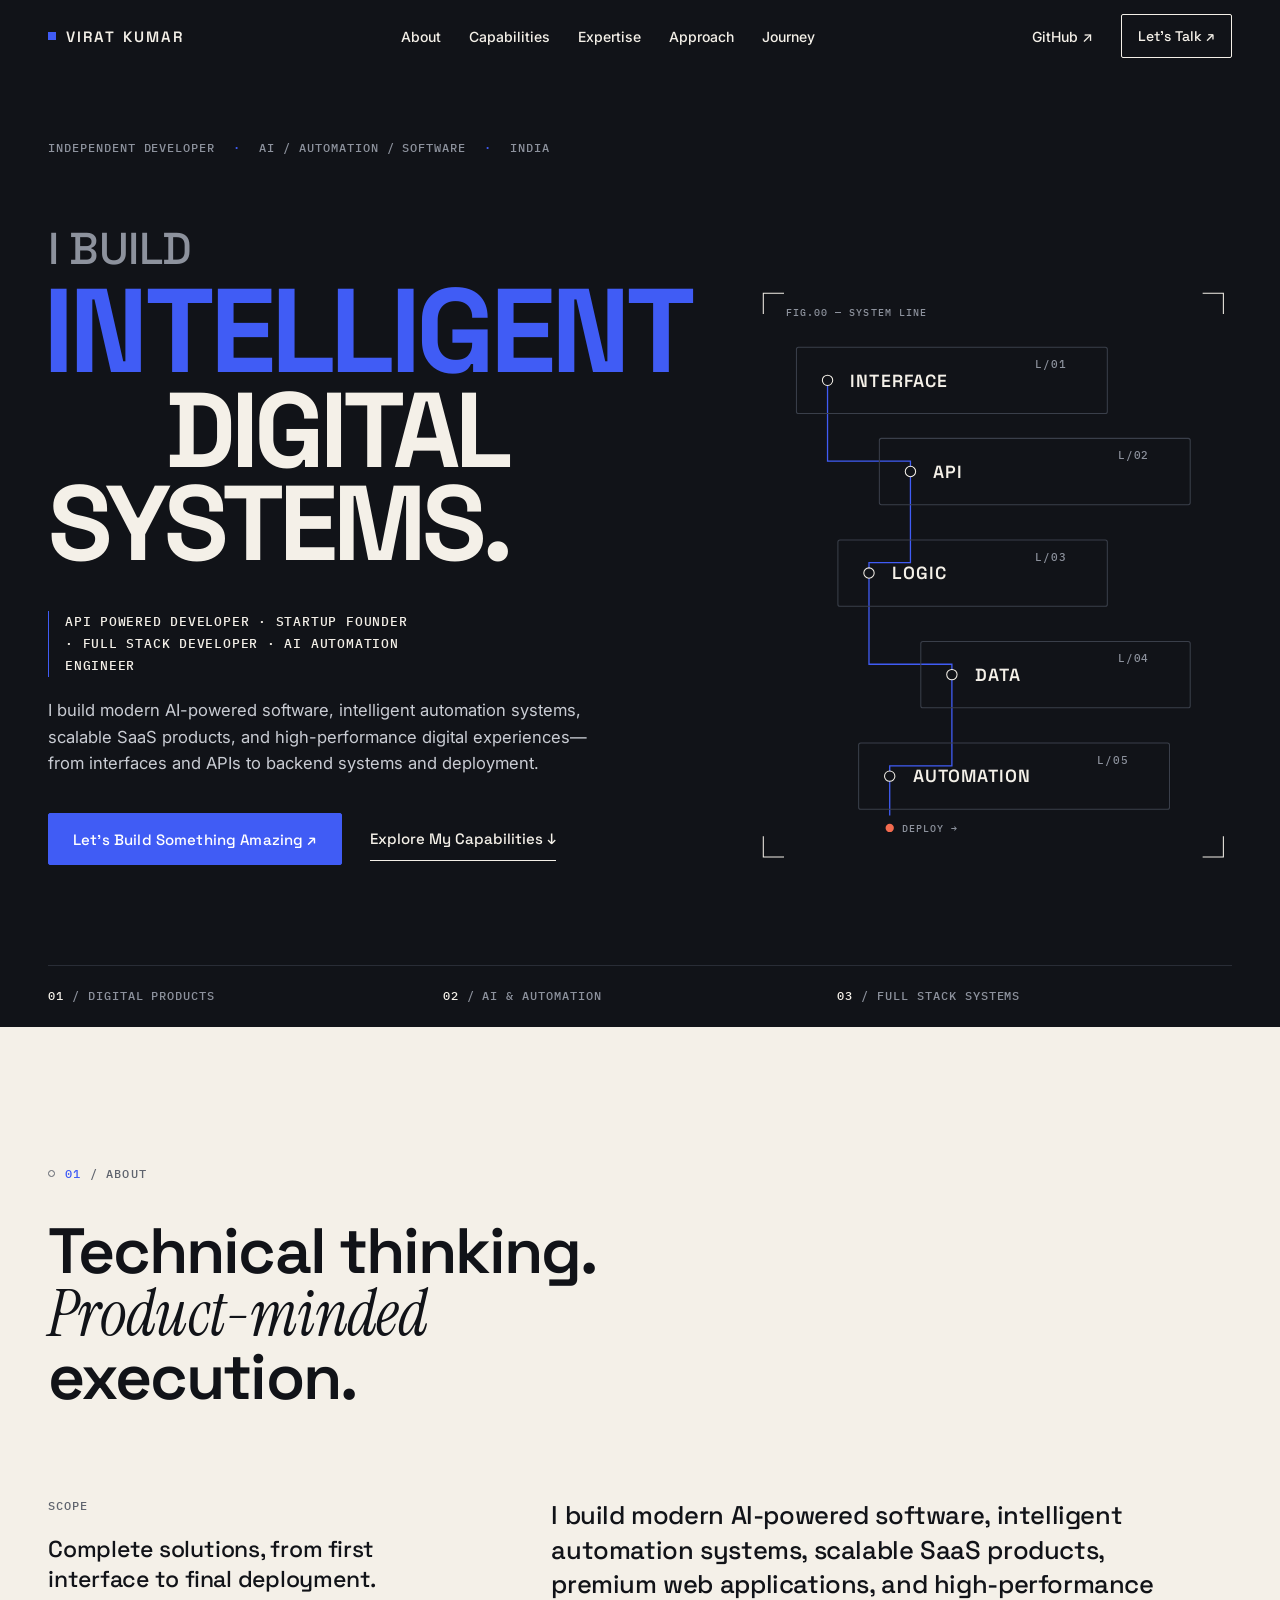
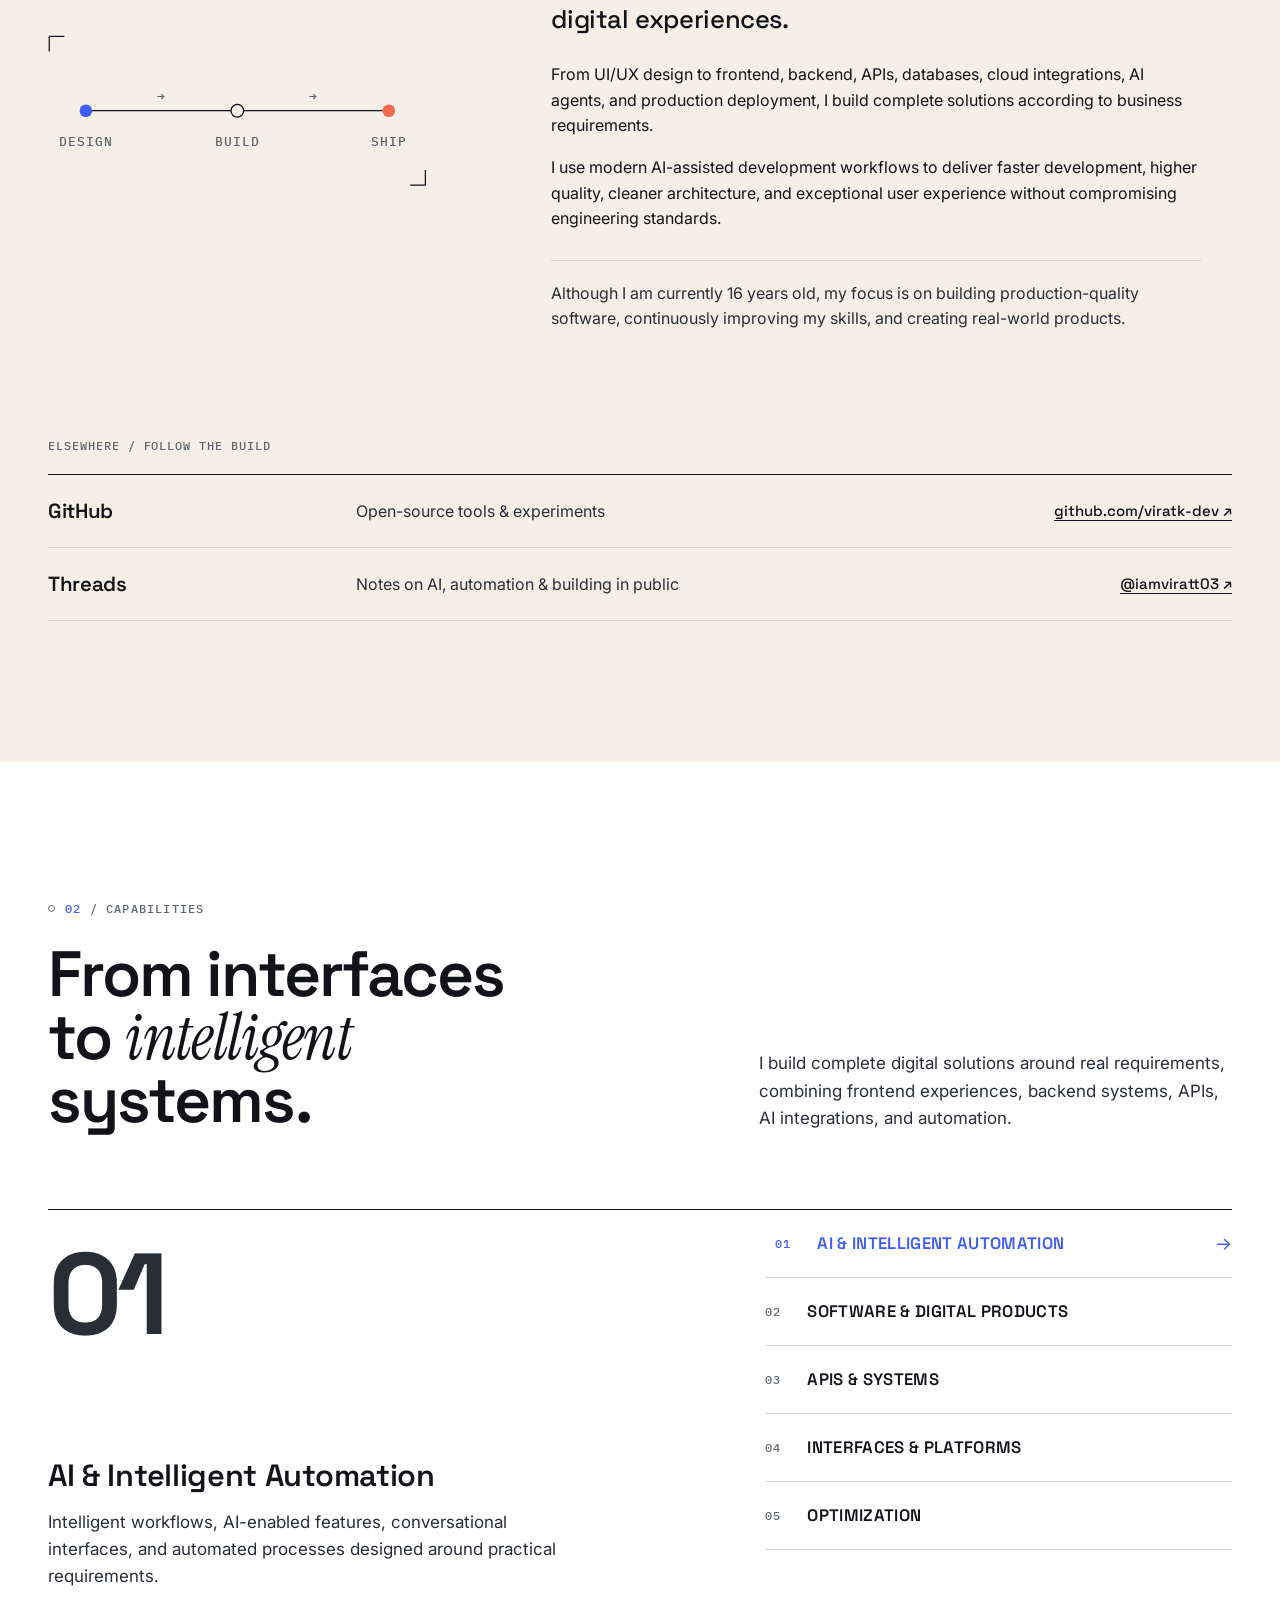
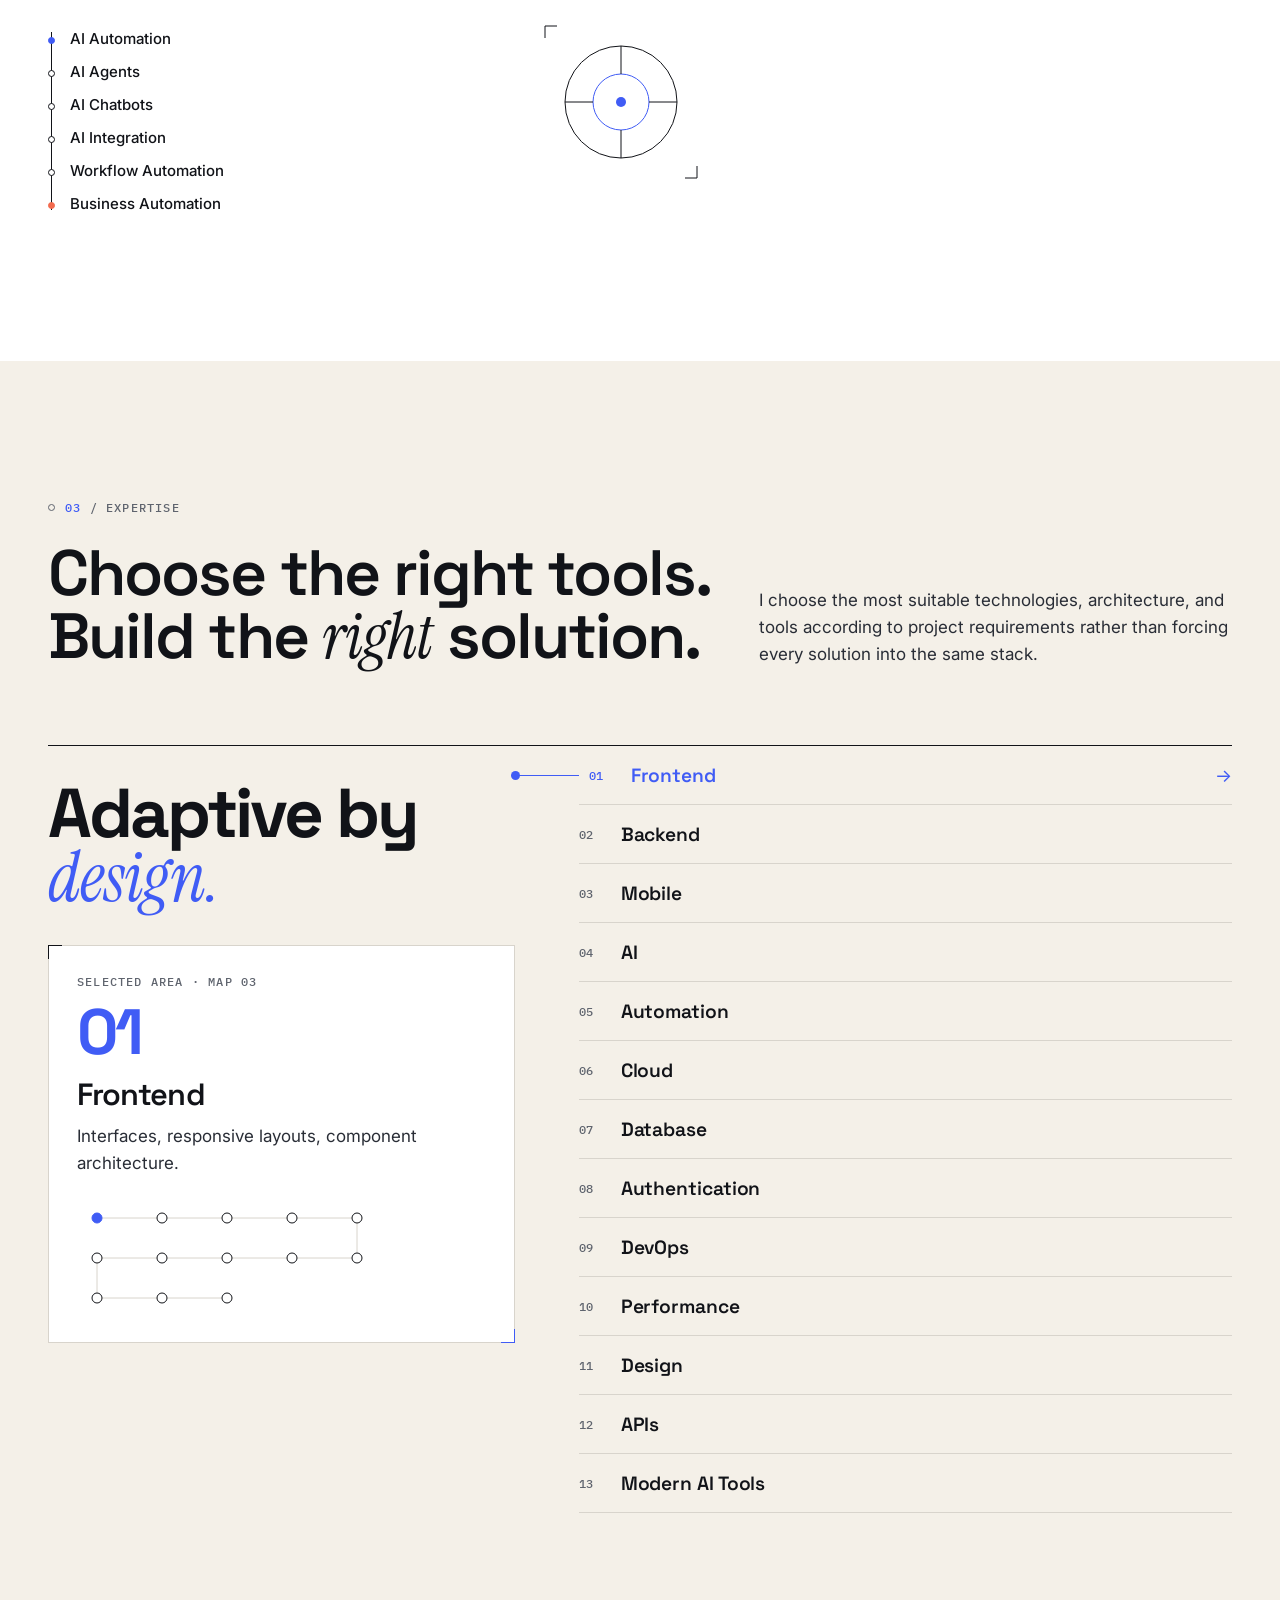
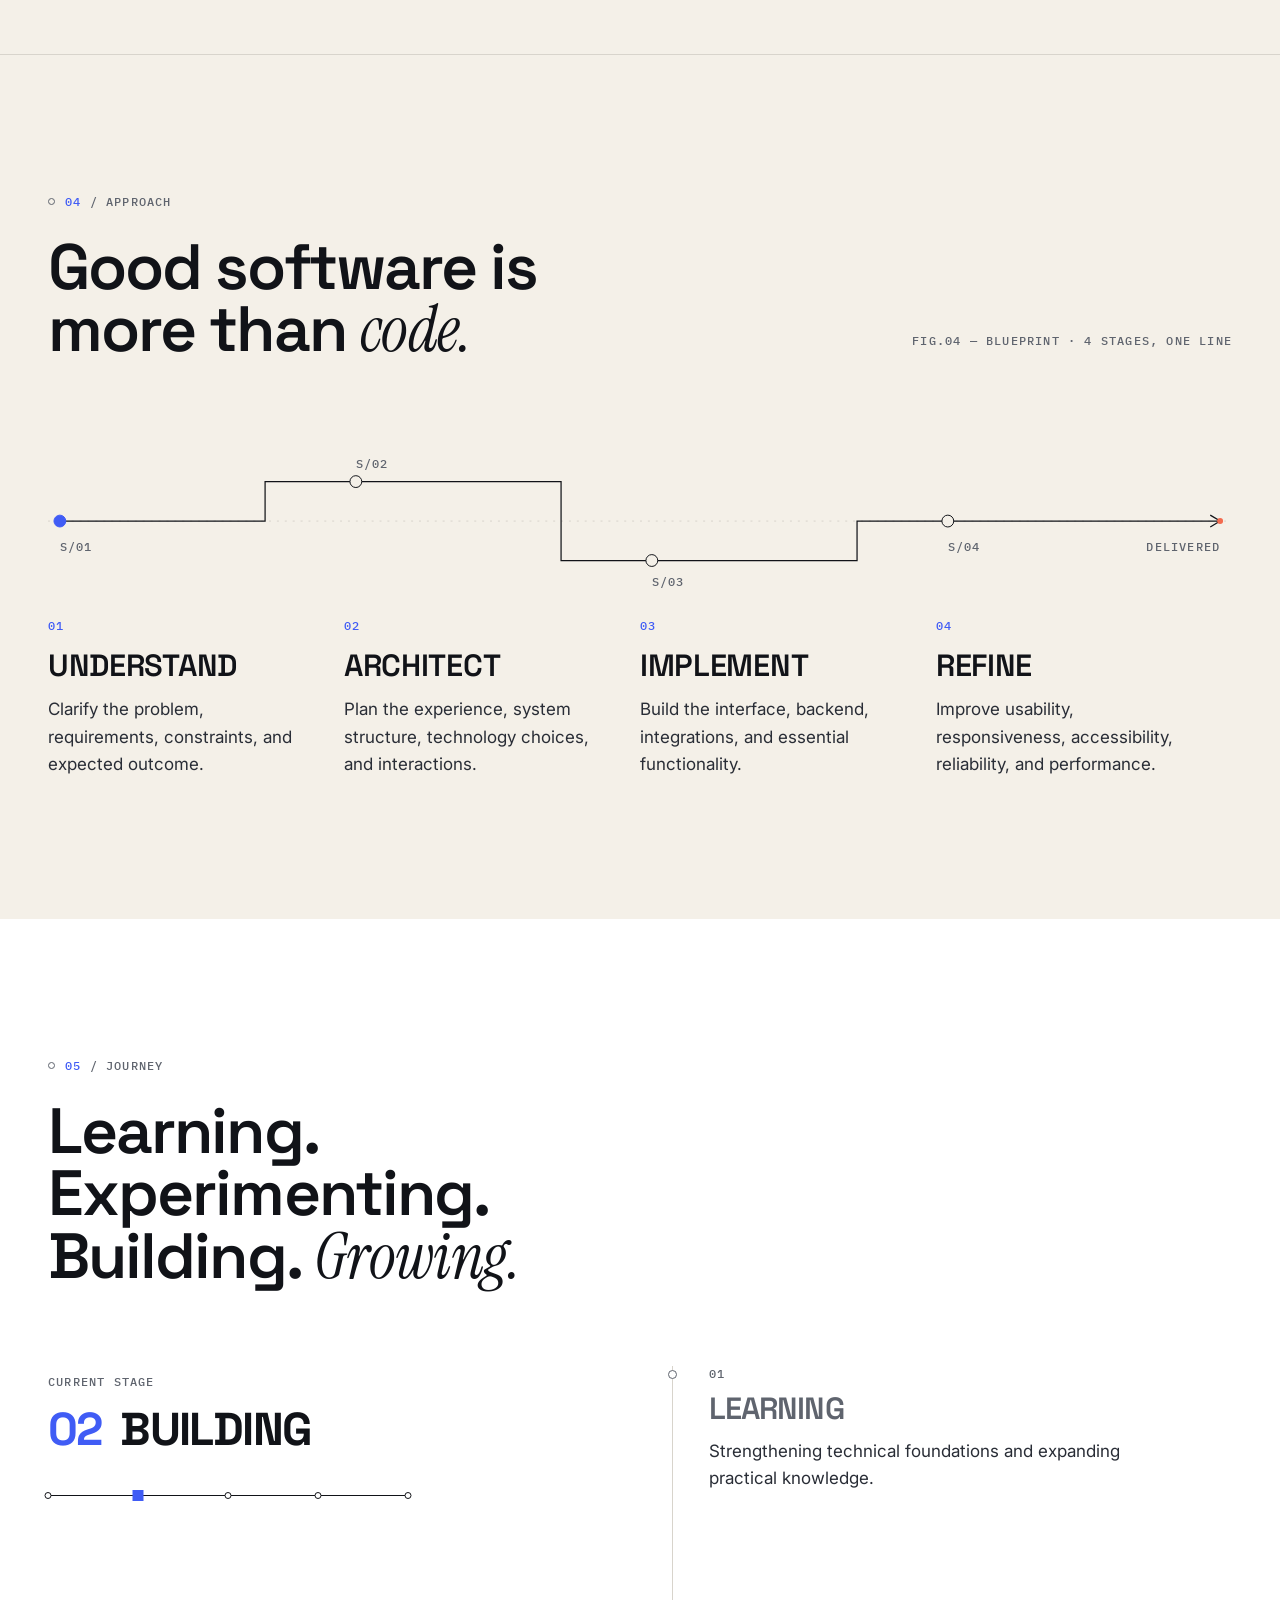
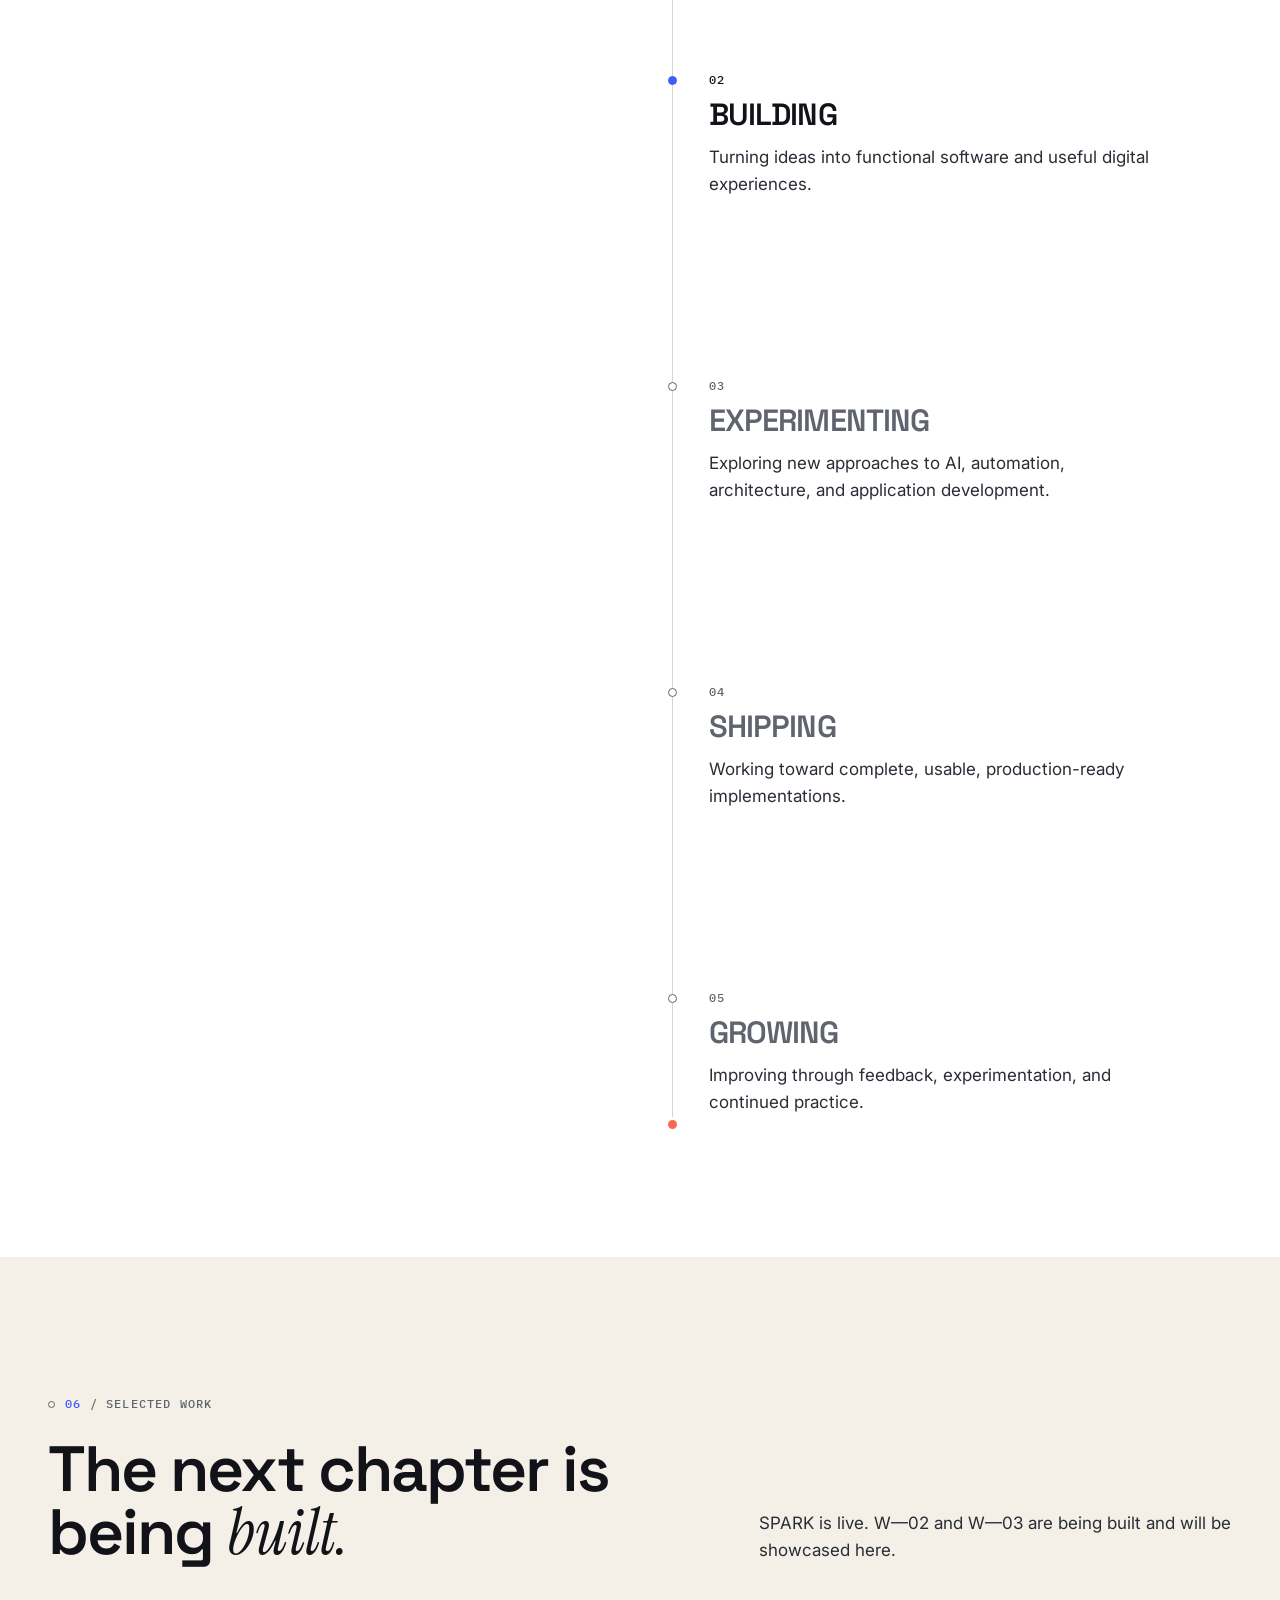
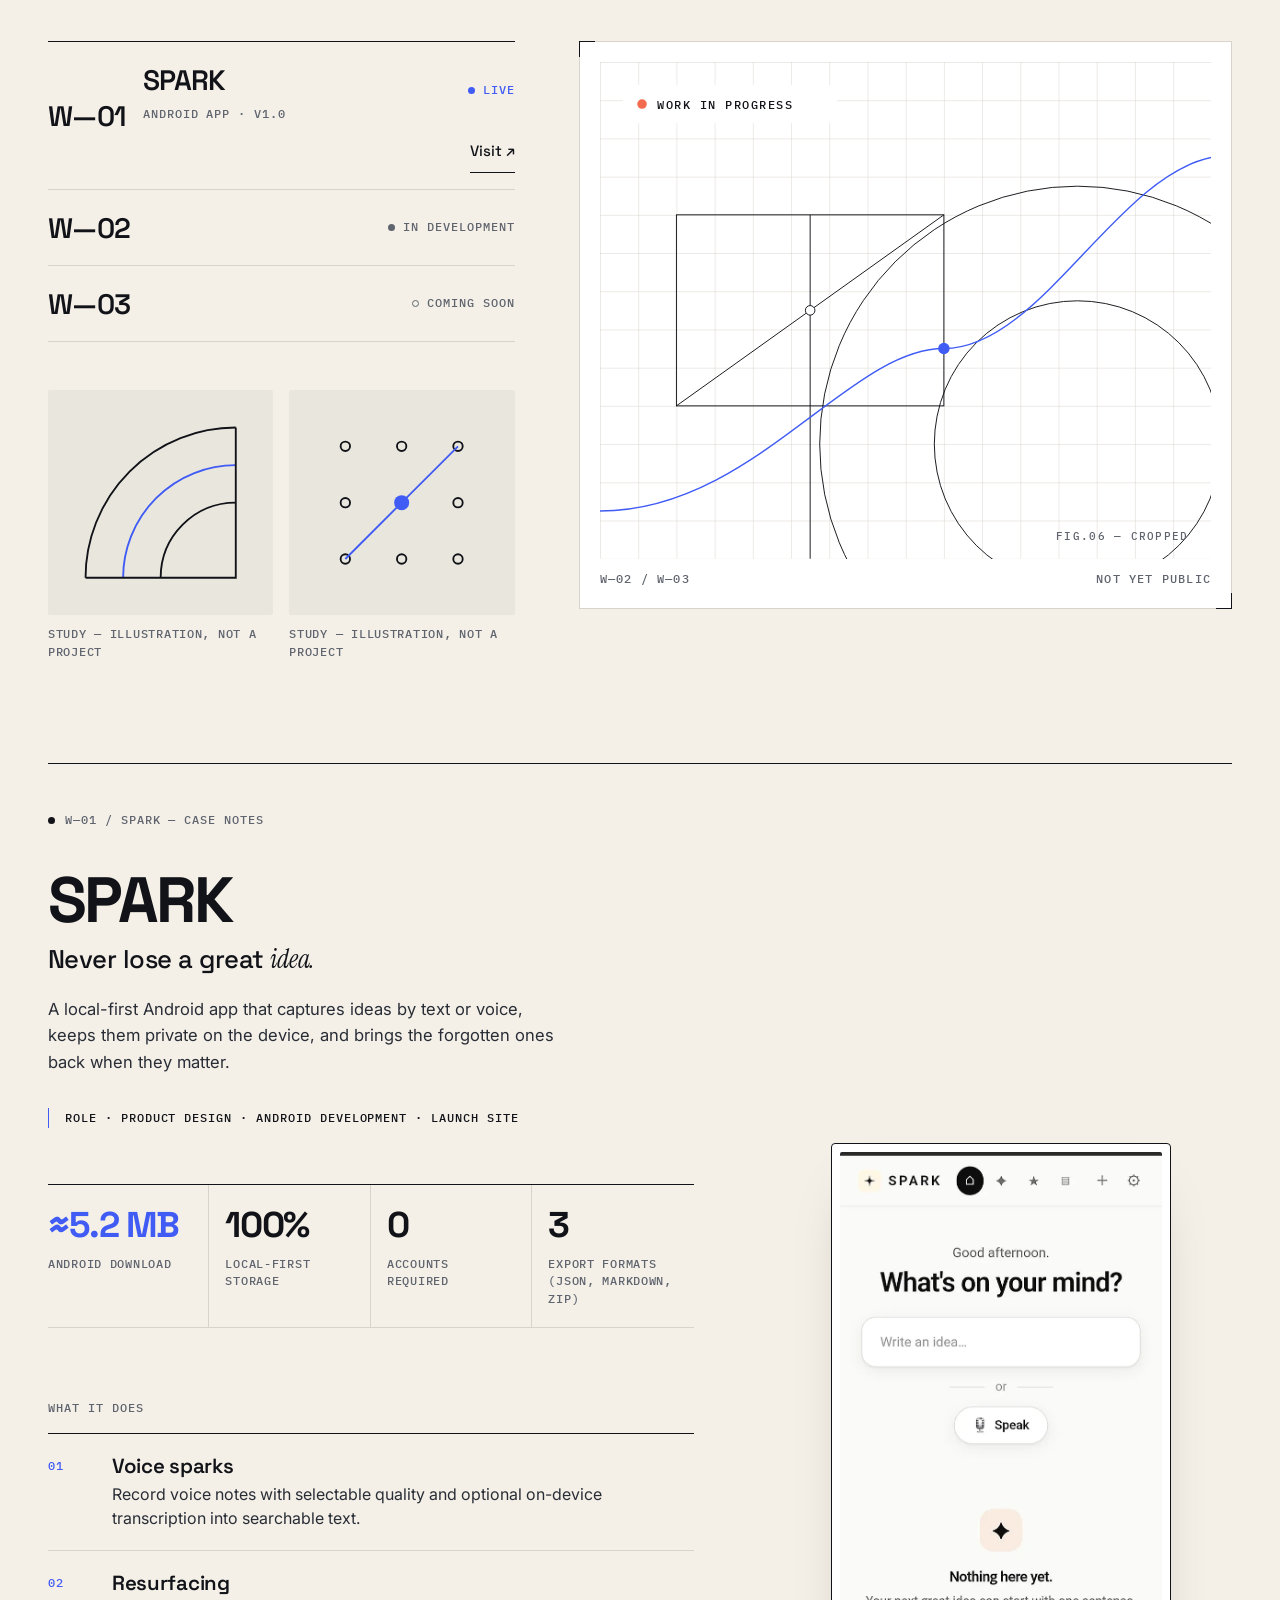
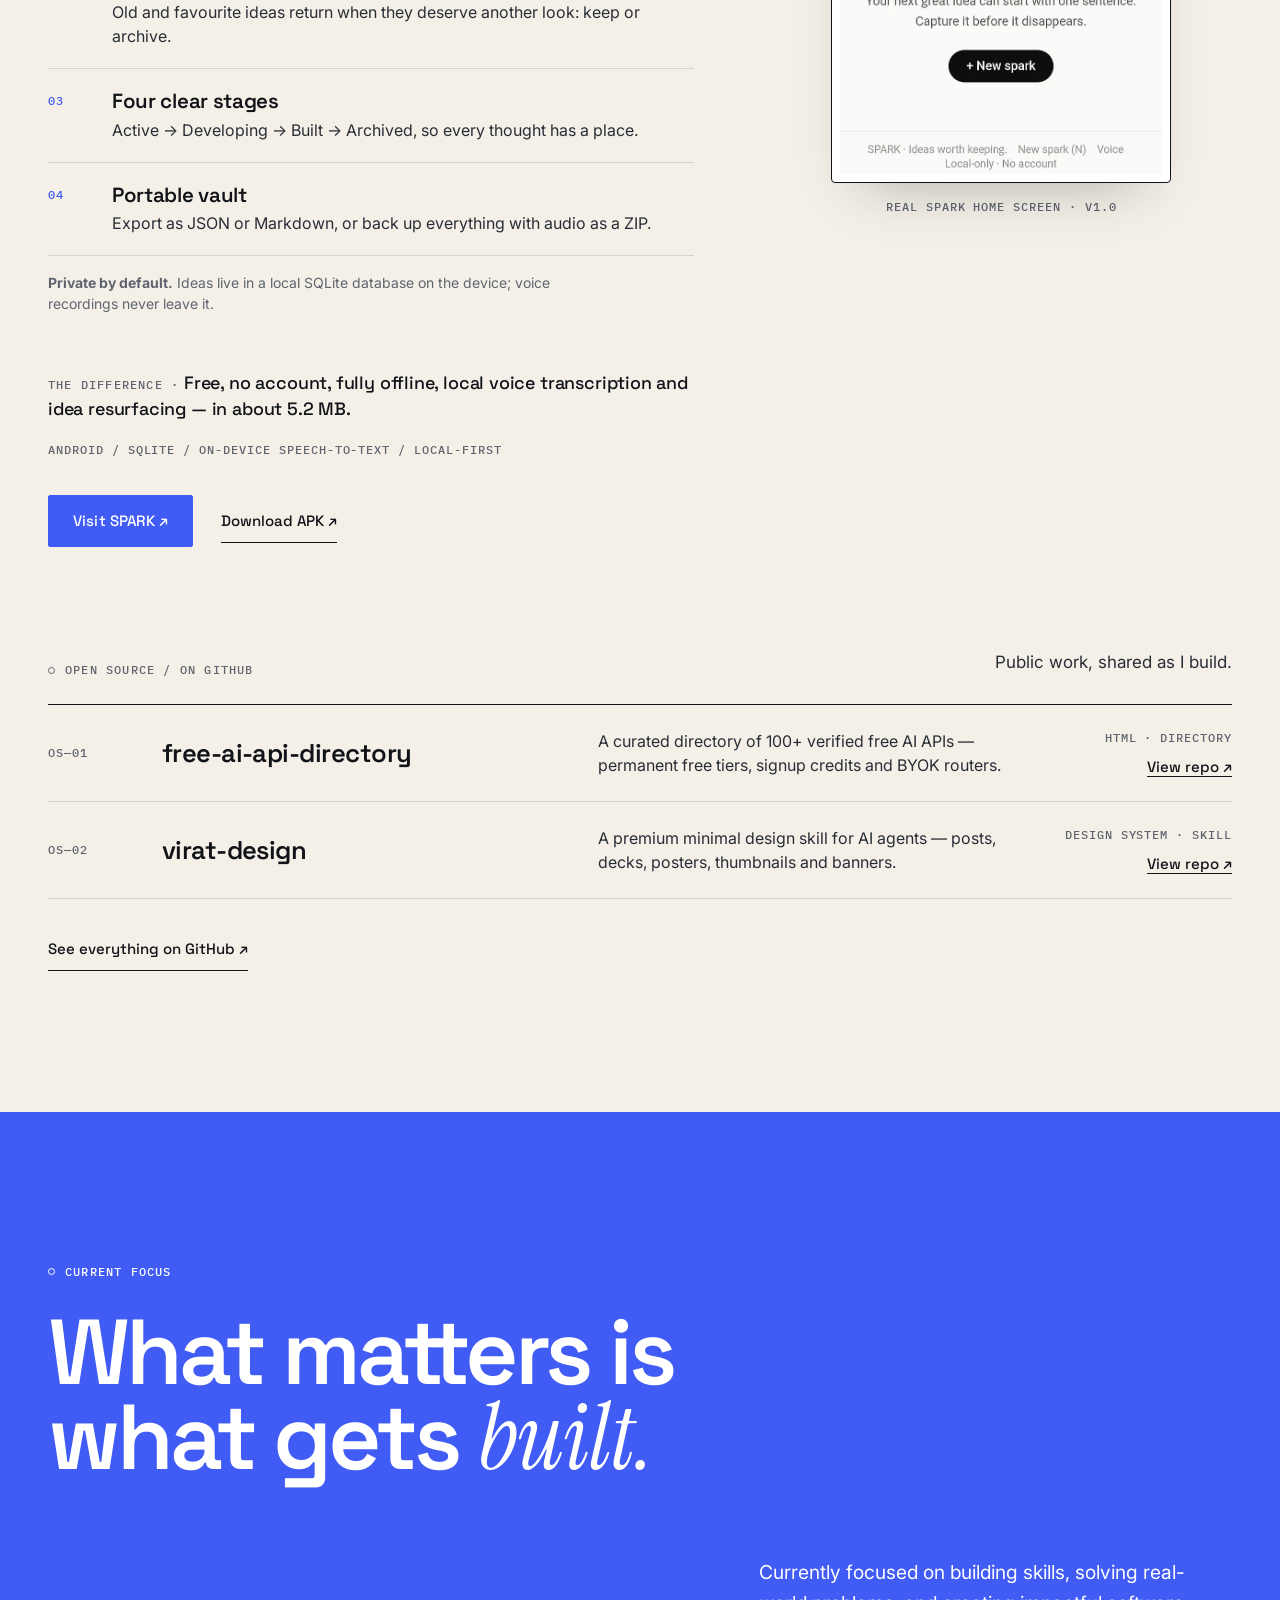
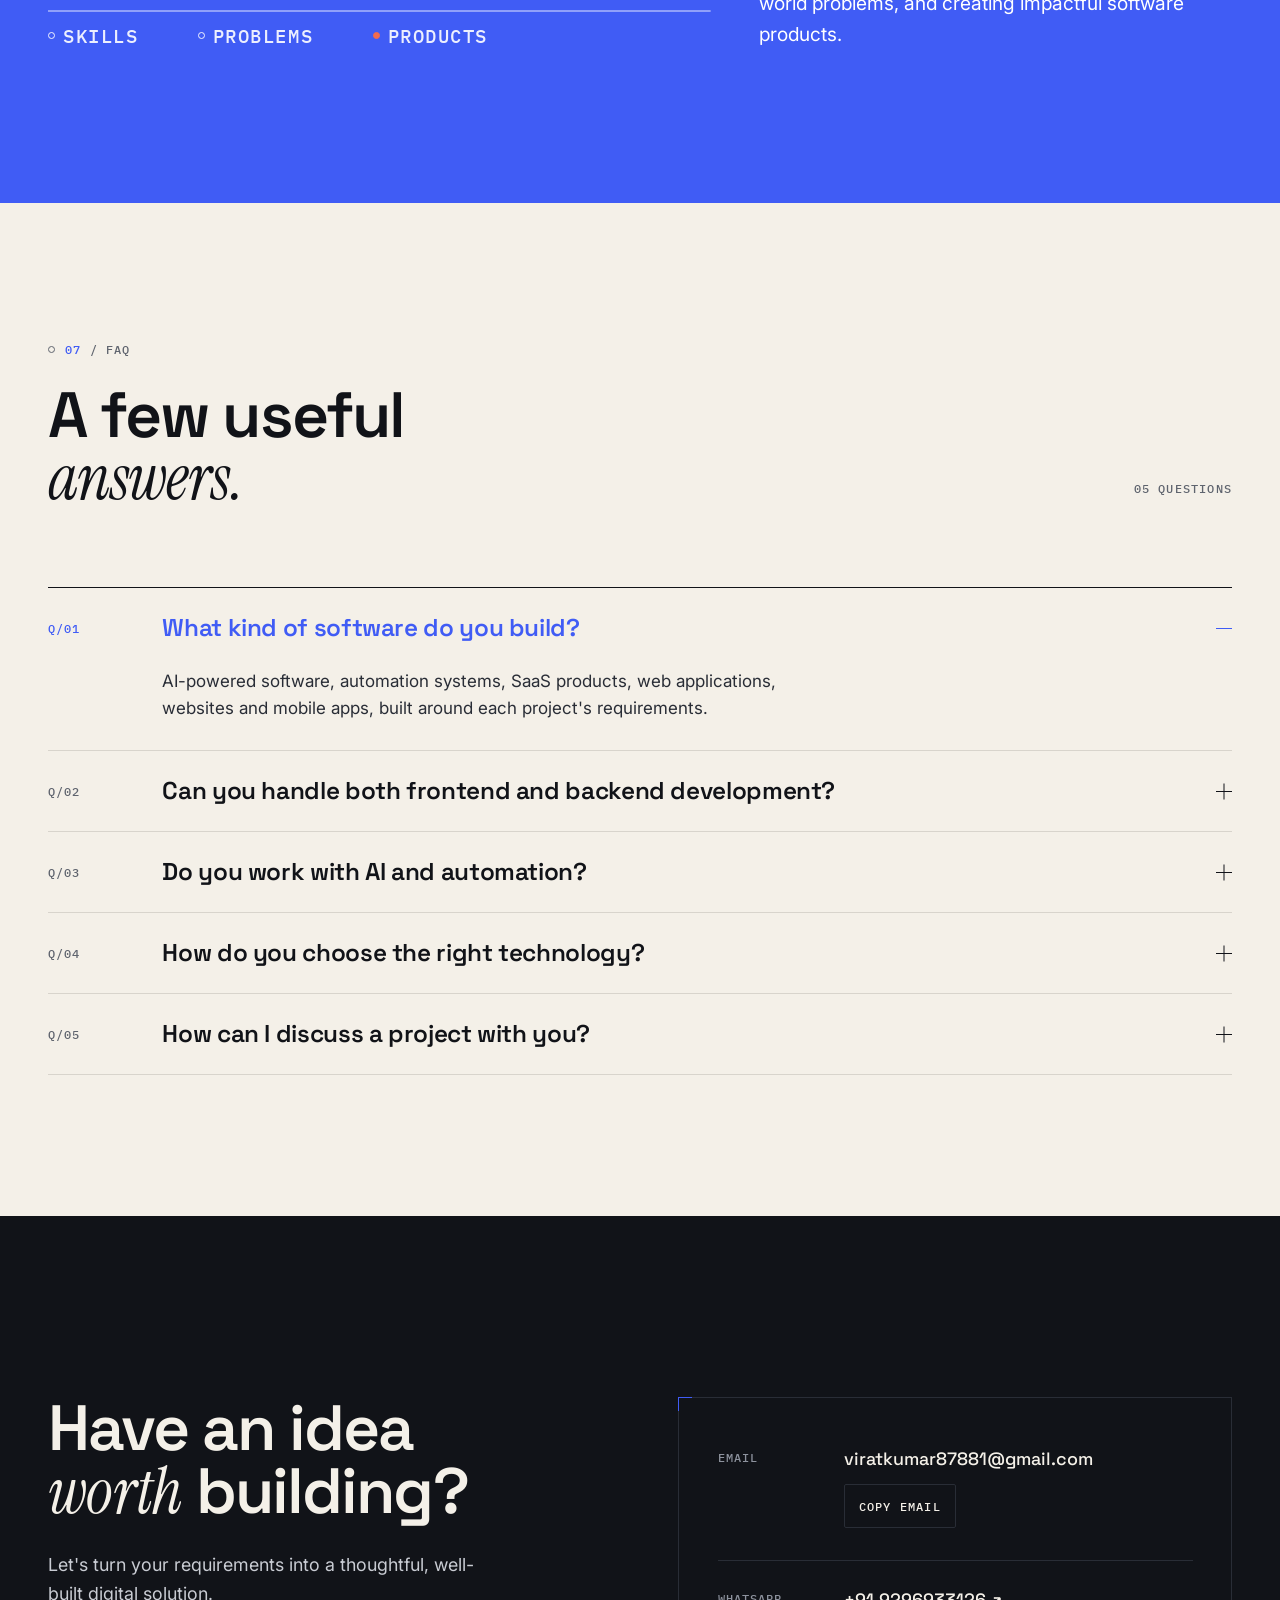
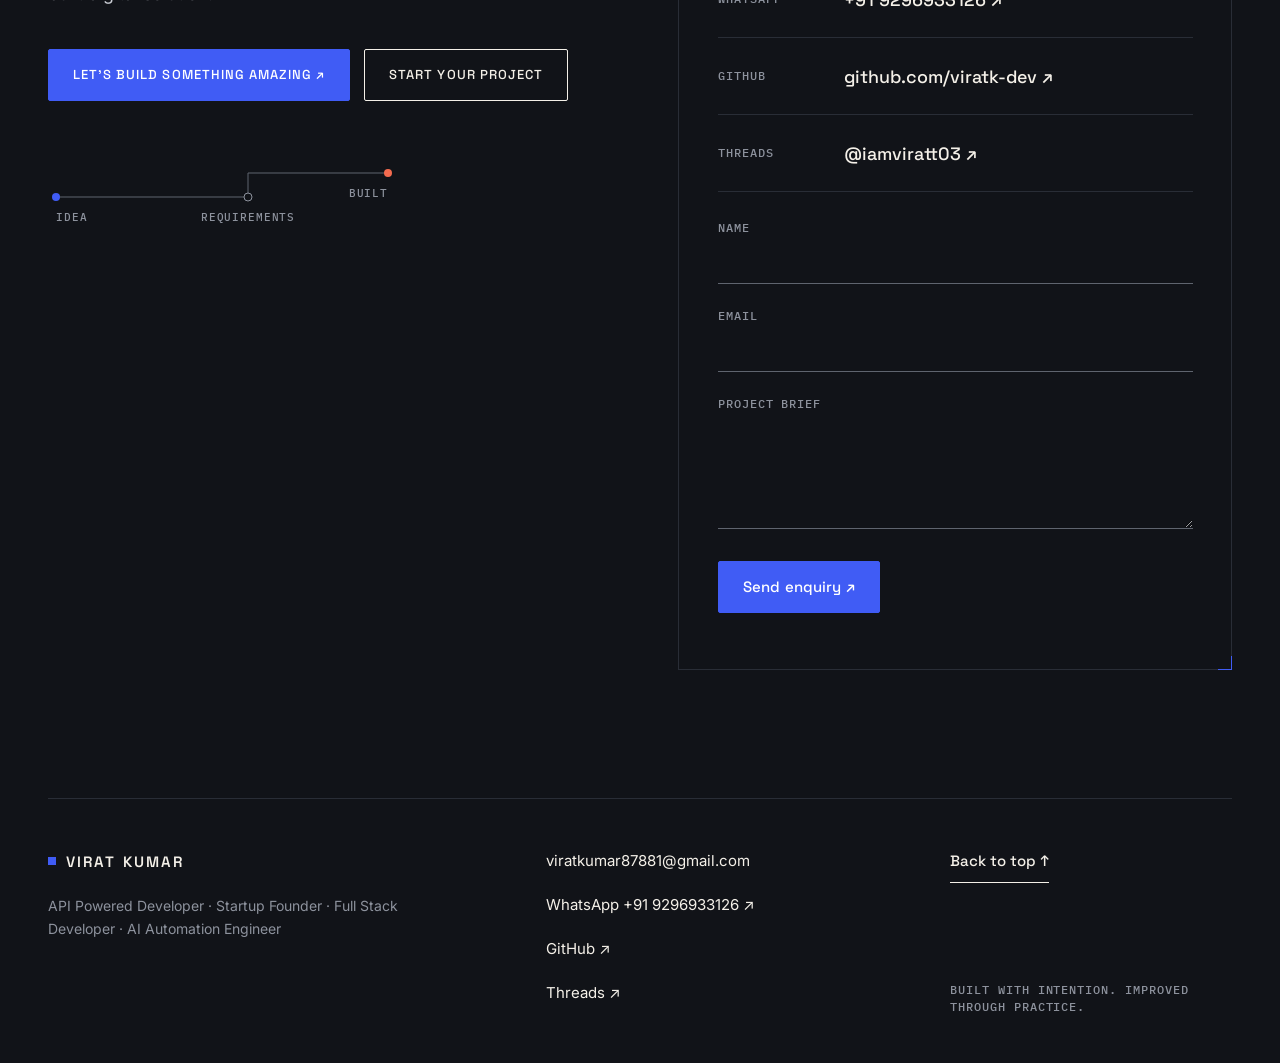
==== commit 5e239dc7: "SPARK as W-01 in project index" ====
--- a/portfolio/index.html
+++ b/portfolio/index.html
@@ -246,9 +246,18 @@
 .wk__rows li{display:flex;justify-content:space-between;align-items:center;gap:16px;min-height:76px;border-bottom:1px solid var(--line)}
 .wk__rows .c{font:600 clamp(1.4rem,2.2vw,1.9rem) var(--display);letter-spacing:-.02em}
 .wk__rows .s{display:inline-flex;align-items:center;gap:8px;color:var(--slate-d)}
-.wk__rows .s::before{content:"";width:7px;height:7px;border-radius:50%;background:var(--cobalt)}
+.wk__rows .s::before{content:"";width:7px;height:7px;border-radius:50%;background:var(--slate-d)}
 .wk__rows li:last-child .s::before{background:transparent;border:1px solid var(--slate-d)}
-.wk__studies{display:grid;grid-template-columns:repeat(3,minmax(0,1fr));gap:16px;margin:0}
+.wk__rows li.x-wk__live{display:grid;grid-template-columns:auto minmax(0,1fr) auto;align-items:center;gap:6px 16px;padding:16px 0}
+.x-wk__live .c{grid-row:1/3}
+.x-wk__nm{display:flex;flex-direction:column;gap:4px;min-width:0}
+.x-wk__nm a{display:inline-flex;align-items:center;align-self:flex-start;min-height:44px;font:600 clamp(1.4rem,2.2vw,1.9rem)/1.1 var(--display);letter-spacing:-.02em;color:var(--ink);text-decoration:none}
+.x-wk__nm a:hover{color:var(--cobalt)}
+.x-wk__nm small{color:var(--slate-d);font-size:12px;overflow-wrap:anywhere}
+.x-wk__live .s{color:var(--cobalt);justify-self:end}
+.x-wk__live .s::before{background:var(--cobalt)}
+.x-wk__go{grid-column:3;justify-self:end;white-space:nowrap}
+.wk__studies{display:grid;grid-template-columns:repeat(2,minmax(0,1fr));gap:16px;margin:0}
 .wk__studies figure{margin:0}
 .wk__studies svg{width:100%;height:auto;background:var(--grey);border-radius:2px}
 .wk__studies svg *{fill:none;stroke:var(--ink);stroke-width:1}
@@ -285,17 +294,16 @@
 .x-os__row:hover .v i,.x-os__row:focus-visible .v i{transform:translate(3px,-3px)}
 .x-os__all{margin-top:28px}
 @media(max-width:900px){.x-os__row{grid-template-columns:minmax(0,1fr) auto;align-items:start;padding:22px 0}.x-os__row .nm,.x-os__row .d{grid-column:1/-1}.x-os__row .n{grid-row:1}.x-os__row .e{display:contents}.x-os__row .t{grid-row:1;grid-column:2;text-align:right}.x-os__row .v{grid-column:1/-1;justify-self:start;margin-top:4px}}
-@media(max-width:480px){.wk__studies{grid-template-columns:repeat(2,minmax(0,1fr))}.wk__studies figure:last-child{display:none}}
-/* 06 featured case study */
-.x-sp{display:grid;grid-template-columns:minmax(0,7fr) minmax(0,5fr);grid-template-rows:auto auto;column-gap:clamp(40px,6vw,96px);border-top:1px solid var(--ink);padding-top:clamp(32px,4vw,48px);margin-bottom:clamp(88px,10vw,144px)}
+/* 06 W—01 case notes */
+.x-sp{display:grid;grid-template-columns:minmax(0,7fr) minmax(0,5fr);grid-template-rows:auto auto;column-gap:clamp(40px,6vw,96px);border-top:1px solid var(--ink);padding-top:clamp(32px,4vw,48px);margin-top:clamp(64px,8vw,112px)}
 .x-sp__head{grid-column:1;grid-row:1}
 .x-sp__body{grid-column:1;grid-row:2}
 .x-sp__fig{grid-column:2;grid-row:1/3;align-self:center;justify-self:center;margin:0;width:100%;max-width:340px}
 .x-sp__kick{color:var(--slate-d);margin:0 0 clamp(28px,4vw,44px);display:flex;align-items:center;gap:10px;flex-wrap:wrap}
-.x-sp__kick::before{content:"";width:7px;height:7px;border-radius:50%;background:var(--cobalt);flex:none}
+.x-sp__kick::before{content:"";width:7px;height:7px;border-radius:50%;background:var(--ink);flex:none}
 .x-sp__kick b{color:var(--cobalt);font-weight:500}
-.x-sp__title{font:700 clamp(3.5rem,8.3vw,8rem)/.86 var(--display);letter-spacing:-.045em;margin:0}
-.x-sp__sub{font:500 clamp(1.4rem,2.6vw,2.2rem)/1.15 var(--display);letter-spacing:-.02em;margin:18px 0 28px}
+.x-sp__title{font:700 clamp(2.4rem,5vw,4.5rem)/.9 var(--display);letter-spacing:-.04em;margin:0}
+.x-sp__sub{font:500 clamp(1.2rem,2vw,1.6rem)/1.2 var(--display);letter-spacing:-.02em;margin:14px 0 20px}
 .x-sp__sum{color:var(--graph);font-size:clamp(16px,1.3vw,19px);max-width:52ch;margin:0}
 .x-sp__role{font:500 12px/1.7 var(--mono);letter-spacing:.08em;text-transform:uppercase;color:var(--ink);padding-left:16px;border-left:1px solid var(--cobalt);margin:32px 0 clamp(40px,5vw,56px)}
 .x-sp__stats{display:grid;grid-template-columns:repeat(4,minmax(0,1fr));margin:0 0 clamp(48px,6vw,72px);border-top:1px solid var(--ink);border-bottom:1px solid var(--line)}
@@ -312,8 +320,8 @@
 .x-sp__caps h4{font:600 clamp(1.1rem,1.6vw,1.35rem)/1.2 var(--display);letter-spacing:-.015em;margin:0}
 .x-sp__caps p{color:var(--graph);font-size:16px;line-height:1.5;margin:0;max-width:56ch}
 .x-sp__note{color:var(--slate-d);font-size:14px;line-height:1.5;margin:16px 0 clamp(40px,5vw,56px);max-width:56ch}
-.x-sp__pull{font:500 clamp(1.3rem,2.1vw,1.75rem)/1.3 var(--display);letter-spacing:-.015em;max-width:30ch;margin:0 0 24px}
-.x-sp__pull span{display:block;font:500 12px/1.4 var(--mono);letter-spacing:.1em;text-transform:uppercase;color:var(--slate-d);margin-bottom:12px}
+.x-sp__pull{font:500 clamp(1.05rem,1.4vw,1.2rem)/1.45 var(--display);letter-spacing:-.01em;max-width:56ch;margin:0 0 20px}
+.x-sp__pull span{font:500 12px/1.4 var(--mono);letter-spacing:.1em;text-transform:uppercase;color:var(--slate-d)}
 .x-sp__tags{color:var(--slate-d);margin:0 0 36px}
 .x-sp__acts{display:flex;flex-wrap:wrap;gap:16px 28px;align-items:center}
 .x-sp__frame{position:relative;border:1px solid var(--ink);border-radius:4px;background:var(--white);padding:8px;box-shadow:0 28px 56px -32px rgba(17,19,24,.35)}
@@ -682,11 +690,48 @@
     <p class="idx rv"><span><b>06</b> / Selected Work</span></p>
     <div class="shead">
       <h2 class="rv" id="wk-h">The next chapter is being <em class="s">built.</em></h2>
-      <p class="rv">SPARK is live. More production-ready products are being built and will be showcased here.</p>
+      <p class="rv">SPARK is live. W—02 and W—03 are being built and will be showcased here.</p>
+    </div>
+    <div class="wk">
+      <div class="rv">
+        <ul class="wk__rows" aria-label="Project index">
+          <li class="x-wk__live"><span class="c">W—01</span><span class="x-wk__nm"><a href="#sp-h">SPARK</a><small class="mono">Android app · v1.0</small></span><span class="s mono">Live</span><a class="tlink x-wk__go" href="https://spark-download.vercel.app/" target="_blank" rel="noopener">Visit ↗</a></li>
+          <li><span class="c">W—02</span><span class="s mono">In development</span></li>
+          <li><span class="c">W—03</span><span class="s mono">Coming soon</span></li>
+        </ul>
+        <div class="wk__studies">
+          <figure>
+            <svg viewBox="0 0 120 120" aria-hidden="true"><path d="M20 100A80 80 0 0 1 100 20"/><path d="M40 100A60 60 0 0 1 100 40" class="c"/><path d="M60 100A40 40 0 0 1 100 60"/><path d="M20 100H100V20"/></svg>
+            <figcaption>Study — illustration, not a project</figcaption>
+          </figure>
+          <figure>
+            <svg viewBox="0 0 120 120" aria-hidden="true"><circle cx="30" cy="30" r="2.5"/><circle cx="60" cy="30" r="2.5"/><circle cx="90" cy="30" r="2.5"/><circle cx="30" cy="60" r="2.5"/><circle cx="90" cy="60" r="2.5"/><circle cx="30" cy="90" r="2.5"/><circle cx="60" cy="90" r="2.5"/><circle cx="90" cy="90" r="2.5"/><path d="M30 90L60 60L90 30" class="c"/><circle cx="60" cy="60" r="4" class="f"/></svg>
+            <figcaption>Study — illustration, not a project</figcaption>
+          </figure>
+        </div>
+      </div>
+      <figure class="wk__fig rv">
+        <svg viewBox="0 0 640 520" role="img" aria-label="Abstract cropped geometry marked Work in progress">
+          <defs><pattern id="wkg" width="40" height="40" patternUnits="userSpaceOnUse"><path class="g" d="M40 0H0V40"/></pattern></defs>
+          <rect width="640" height="520" fill="url(#wkg)"/>
+          <circle class="k" cx="500" cy="400" r="270"/>
+          <circle class="k" cx="500" cy="400" r="150"/>
+          <rect class="k" x="80" y="160" width="280" height="200"/>
+          <path class="k" d="M80 360L360 160M220 160V520"/>
+          <path class="c draw" pathLength="1" style="--len:1" d="M0 470C160 470 260 300 360 300S540 120 640 100"/>
+          <circle cx="360" cy="300" r="6" fill="#405CF5"/>
+          <circle cx="220" cy="260" r="5" fill="#fff" stroke="#111318"/>
+          <rect x="24" y="24" width="224" height="40" fill="#fff"/>
+          <circle cx="44" cy="44" r="5" fill="#F36B4F"/>
+          <text x="60" y="49">WORK IN PROGRESS</text>
+          <text class="sm" x="616" y="500" text-anchor="end">FIG.06 — CROPPED</text>
+        </svg>
+        <figcaption class="anno"><span>W—02 / W—03</span><span>Not yet public</span></figcaption>
+      </figure>
     </div>
     <article class="x-sp" aria-labelledby="sp-h">
       <div class="x-sp__head rv">
-        <p class="x-sp__kick mono"><span><b>Featured</b> · F—01 · Android App · v1.0 · Shipped 2026</span></p>
+        <p class="x-sp__kick mono"><span>W—01 / SPARK — Case notes</span></p>
         <h3 class="x-sp__title" id="sp-h">SPARK</h3>
         <p class="x-sp__sub">Never lose a great <em class="s">idea.</em></p>
         <p class="x-sp__sum">A local-first Android app that captures ideas by text or voice, keeps them private on the device, and brings the forgotten ones back when they matter.</p>
@@ -716,7 +761,7 @@
           <p class="x-sp__note"><strong>Private by default.</strong> Ideas live in a local SQLite database on the device; voice recordings never leave it.</p>
         </div>
         <div class="rv">
-          <p class="x-sp__pull"><span>The difference</span>Free, no account, fully offline, local voice transcription and idea resurfacing — in about 5.2 MB.</p>
+          <p class="x-sp__pull"><span>The difference ·</span> Free, no account, fully offline, local voice transcription and idea resurfacing — in about 5.2 MB.</p>
           <p class="x-sp__tags mono">Android / SQLite / On-device speech-to-text / Local-first</p>
           <div class="x-sp__acts">
             <a class="btn" href="https://spark-download.vercel.app/" target="_blank" rel="noopener">Visit SPARK ↗</a>
@@ -725,47 +770,6 @@
         </div>
       </div>
     </article>
-    <div class="wk">
-      <div class="rv">
-        <ul class="wk__rows" aria-label="Work archive">
-          <li><span class="c">W—01</span><span class="s mono">In development</span></li>
-          <li><span class="c">W—02</span><span class="s mono">In development</span></li>
-          <li><span class="c">W—03</span><span class="s mono">Coming soon</span></li>
-        </ul>
-        <div class="wk__studies">
-          <figure>
-            <svg viewBox="0 0 120 120" aria-hidden="true"><rect x="24" y="24" width="72" height="72"/><rect x="38" y="38" width="44" height="44" transform="rotate(45 60 60)" class="c"/><circle cx="60" cy="60" r="3" class="f"/></svg>
-            <figcaption>Study — illustration, not a project</figcaption>
-          </figure>
-          <figure>
-            <svg viewBox="0 0 120 120" aria-hidden="true"><path d="M20 100A80 80 0 0 1 100 20"/><path d="M40 100A60 60 0 0 1 100 40" class="c"/><path d="M60 100A40 40 0 0 1 100 60"/><path d="M20 100H100V20"/></svg>
-            <figcaption>Study — illustration, not a project</figcaption>
-          </figure>
-          <figure>
-            <svg viewBox="0 0 120 120" aria-hidden="true"><circle cx="30" cy="30" r="2.5"/><circle cx="60" cy="30" r="2.5"/><circle cx="90" cy="30" r="2.5"/><circle cx="30" cy="60" r="2.5"/><circle cx="90" cy="60" r="2.5"/><circle cx="30" cy="90" r="2.5"/><circle cx="60" cy="90" r="2.5"/><circle cx="90" cy="90" r="2.5"/><path d="M30 90L60 60L90 30" class="c"/><circle cx="60" cy="60" r="4" class="f"/></svg>
-            <figcaption>Study — illustration, not a project</figcaption>
-          </figure>
-        </div>
-      </div>
-      <figure class="wk__fig rv">
-        <svg viewBox="0 0 640 520" role="img" aria-label="Abstract cropped geometry marked Work in progress">
-          <defs><pattern id="wkg" width="40" height="40" patternUnits="userSpaceOnUse"><path class="g" d="M40 0H0V40"/></pattern></defs>
-          <rect width="640" height="520" fill="url(#wkg)"/>
-          <circle class="k" cx="500" cy="400" r="270"/>
-          <circle class="k" cx="500" cy="400" r="150"/>
-          <rect class="k" x="80" y="160" width="280" height="200"/>
-          <path class="k" d="M80 360L360 160M220 160V520"/>
-          <path class="c draw" pathLength="1" style="--len:1" d="M0 470C160 470 260 300 360 300S540 120 640 100"/>
-          <circle cx="360" cy="300" r="6" fill="#405CF5"/>
-          <circle cx="220" cy="260" r="5" fill="#fff" stroke="#111318"/>
-          <rect x="24" y="24" width="224" height="40" fill="#fff"/>
-          <circle cx="44" cy="44" r="5" fill="#F36B4F"/>
-          <text x="60" y="49">WORK IN PROGRESS</text>
-          <text class="sm" x="616" y="500" text-anchor="end">FIG.06 — CROPPED</text>
-        </svg>
-        <figcaption class="anno"><span>W—01 / W—02 / W—03</span><span>Not yet public</span></figcaption>
-      </figure>
-    </div>
     <div class="x-os rv">
       <div class="x-os__head">
         <h3 class="idx" id="os-h">Open Source / On GitHub</h3>
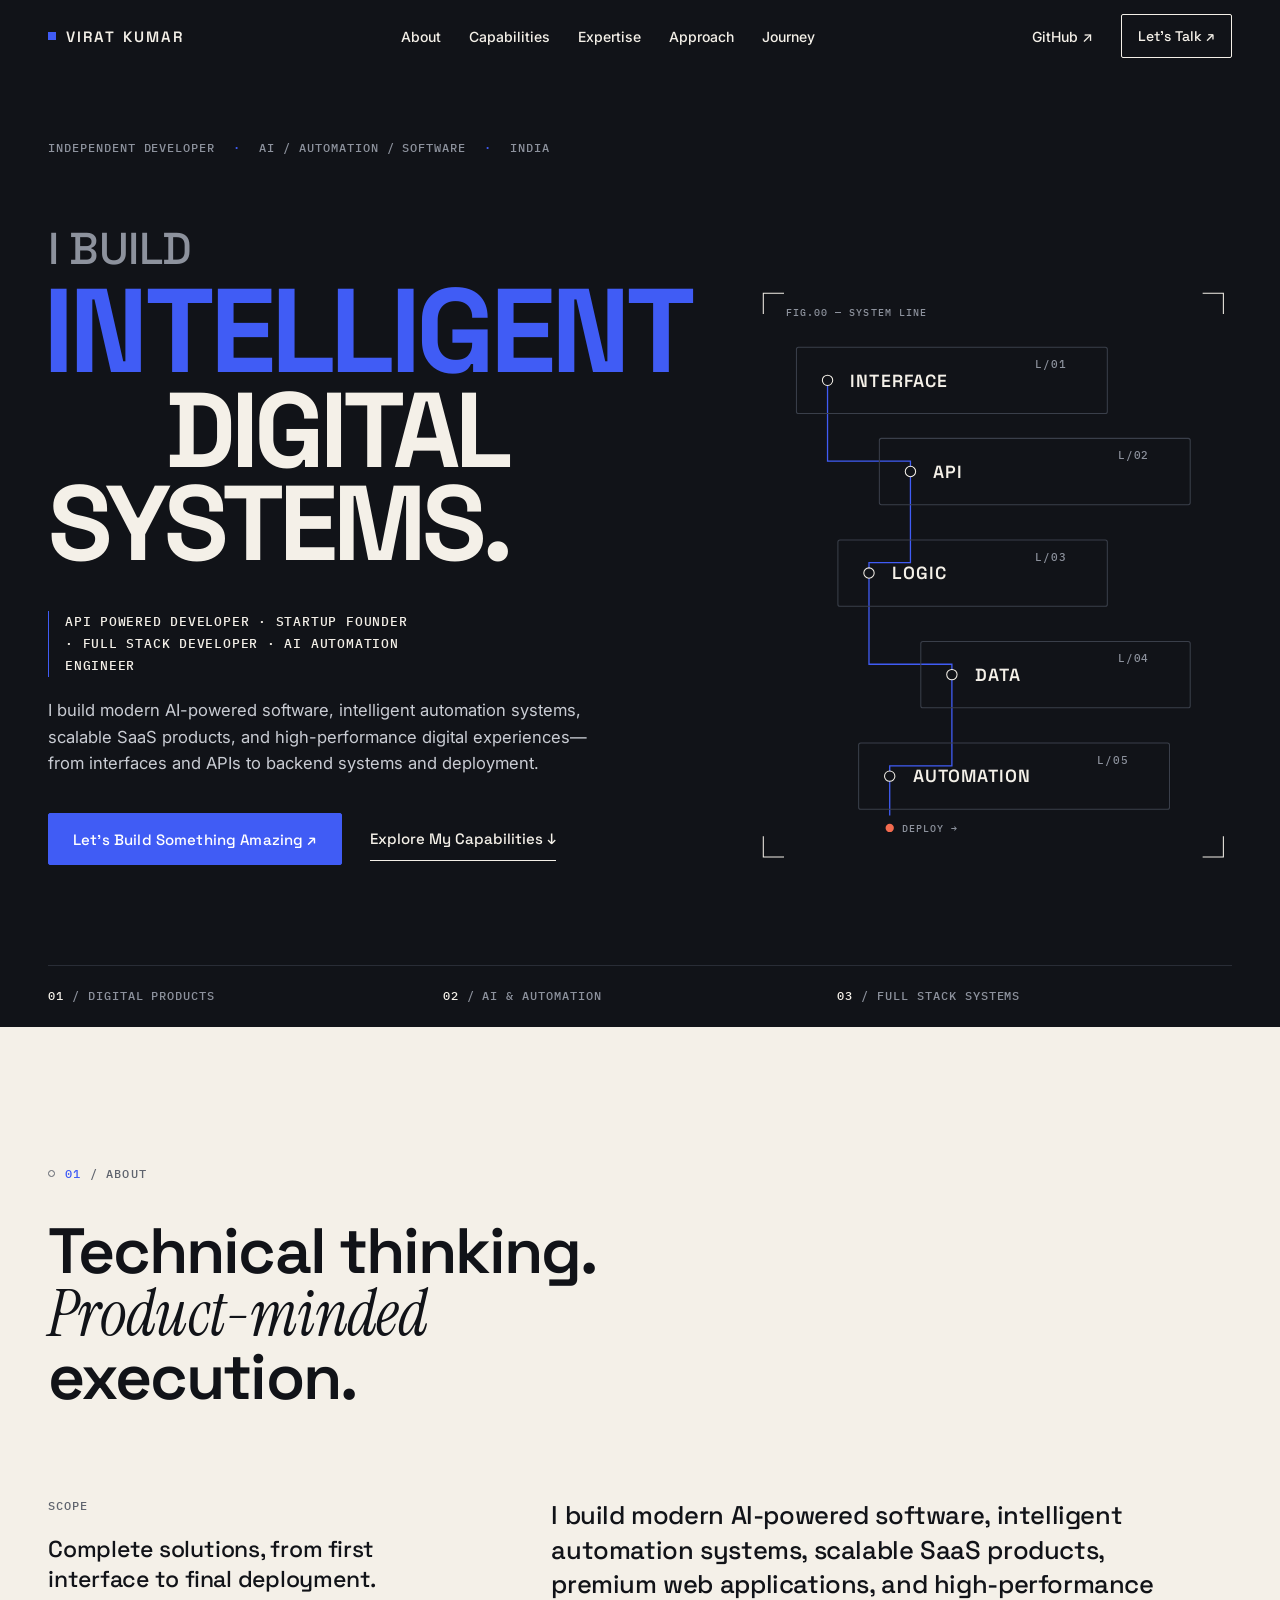
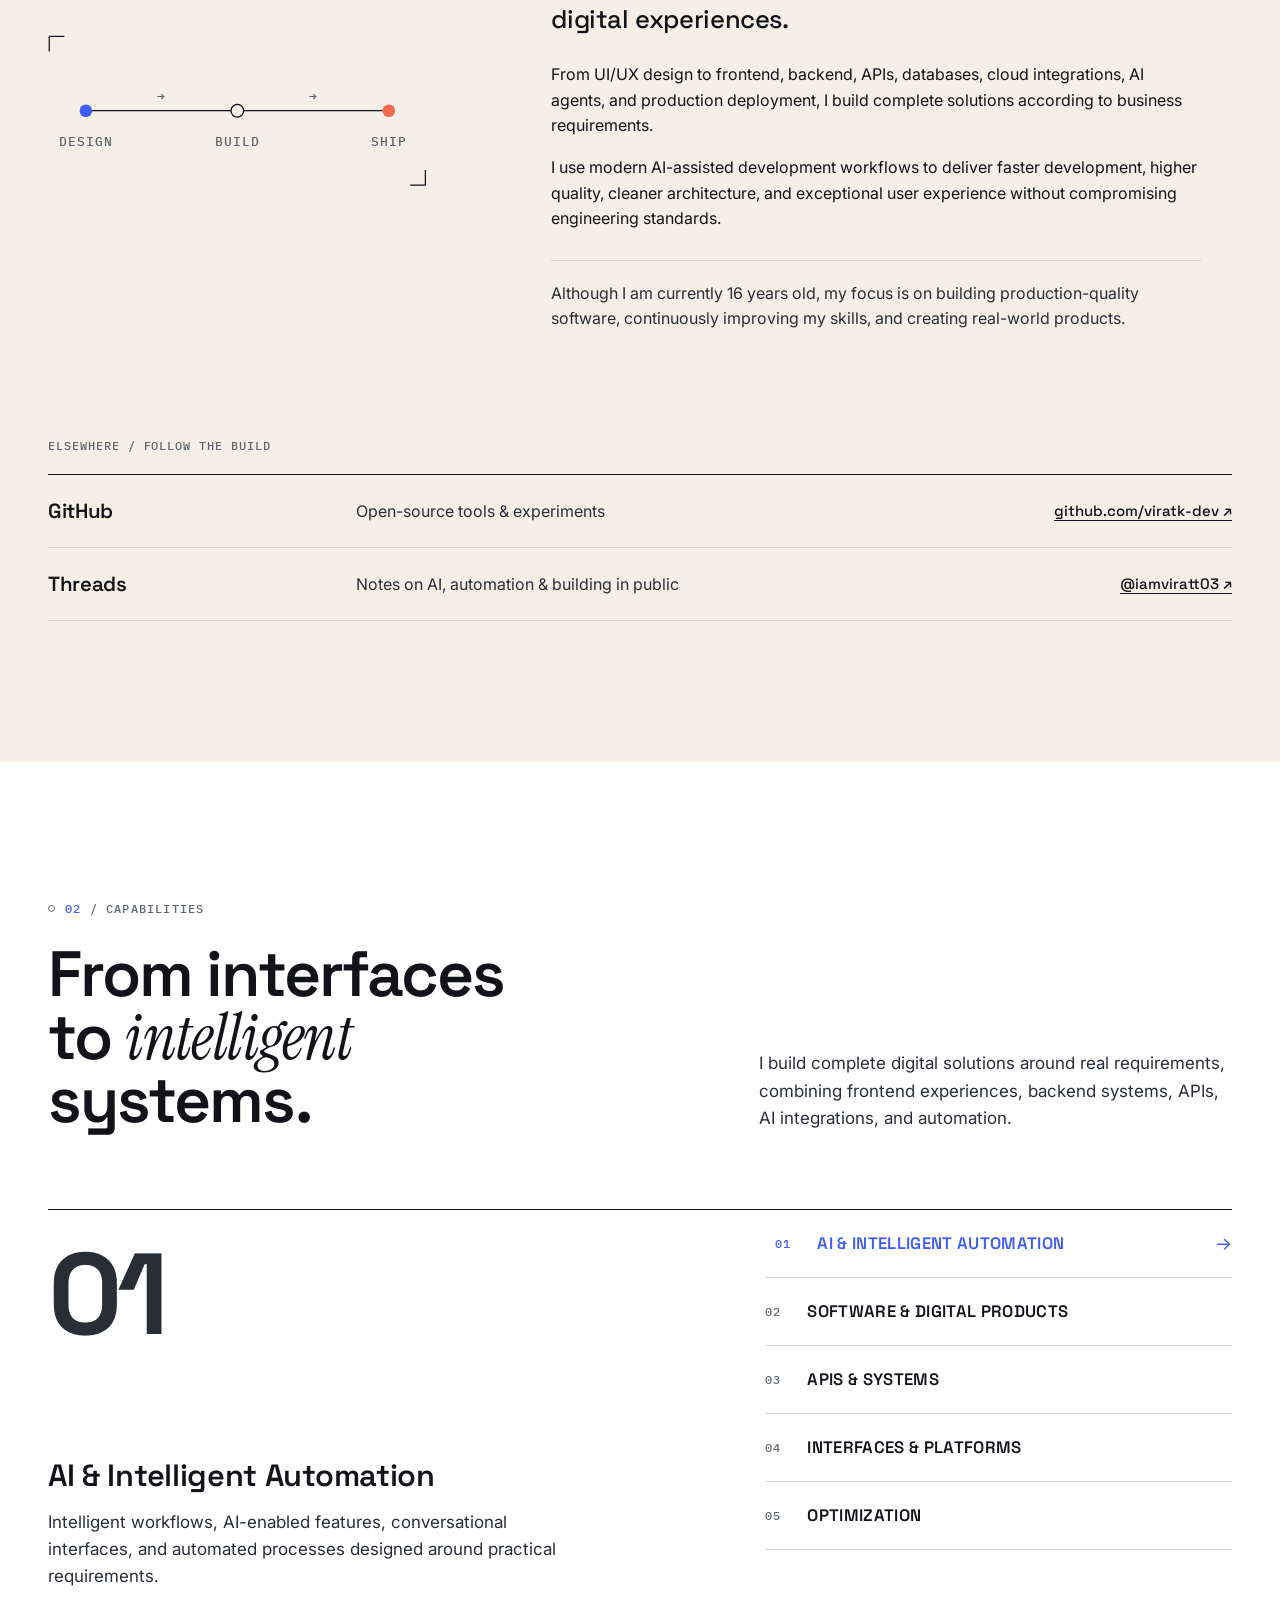
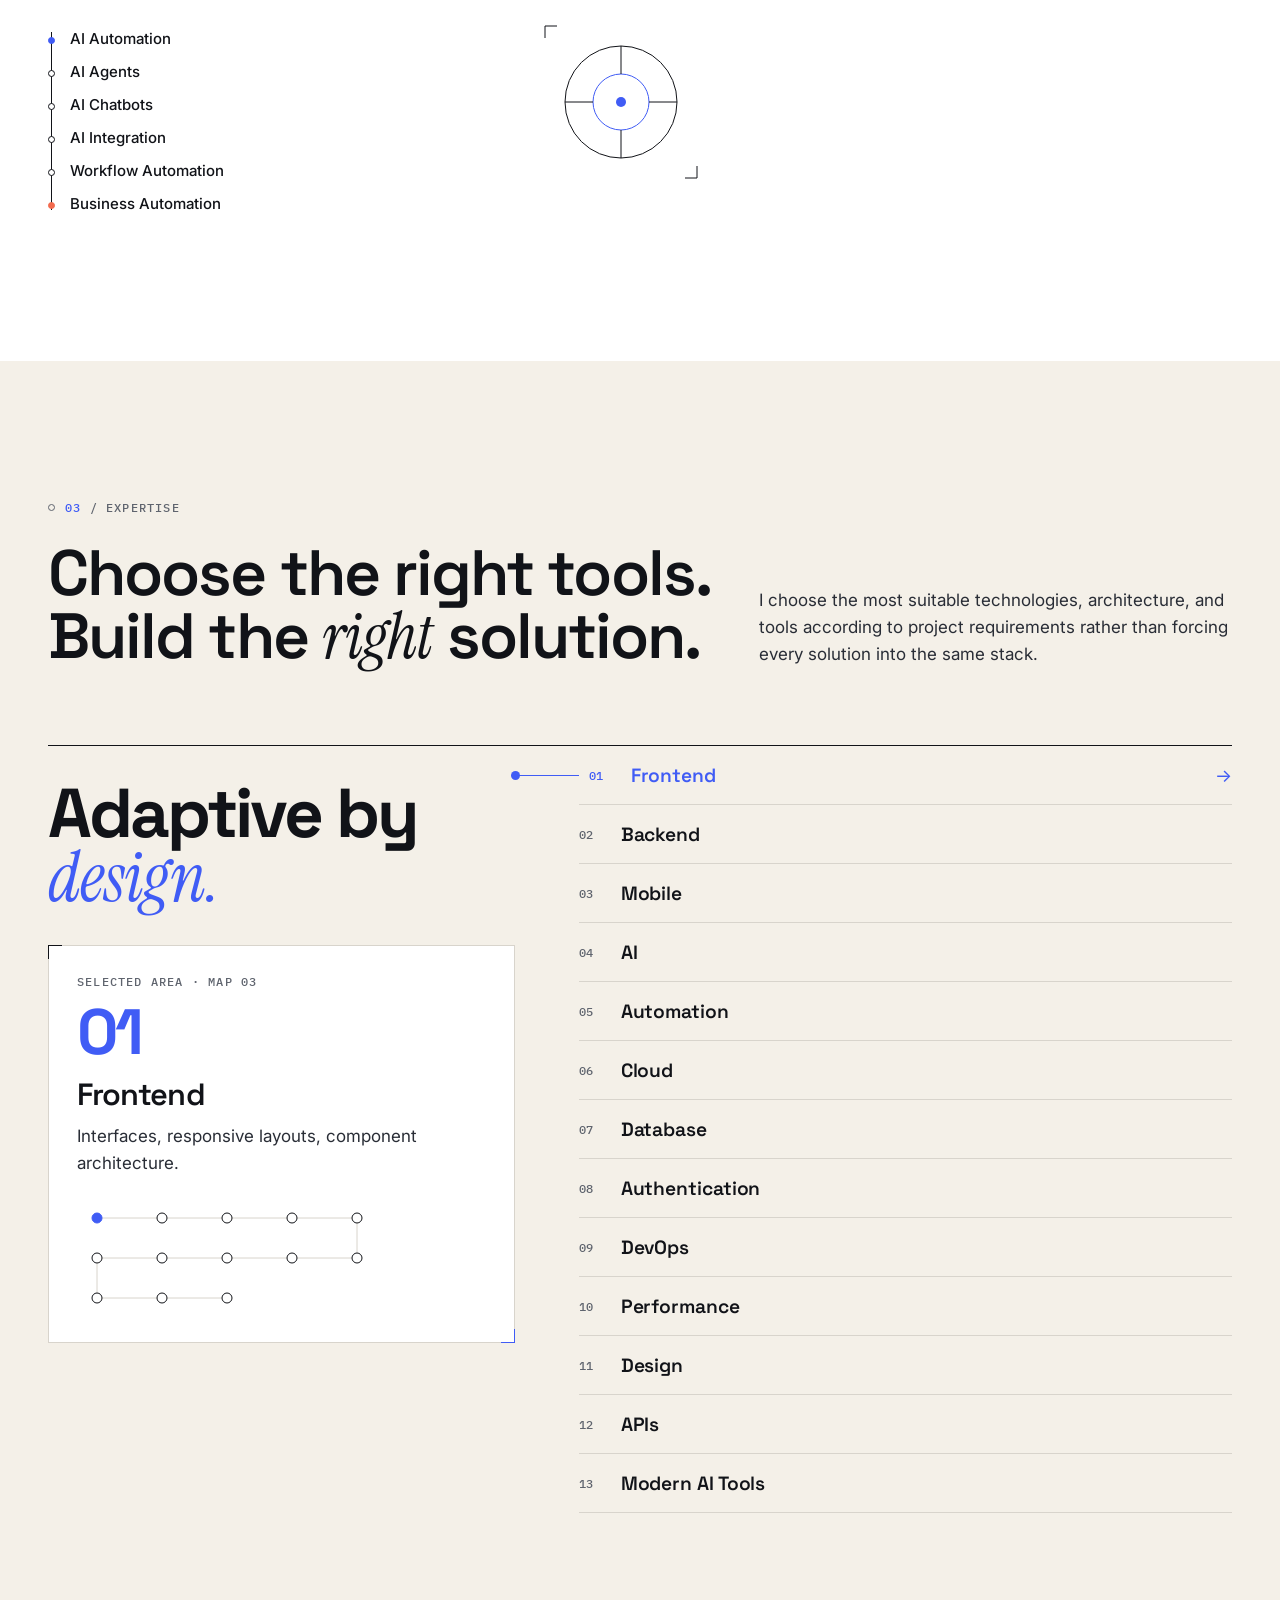
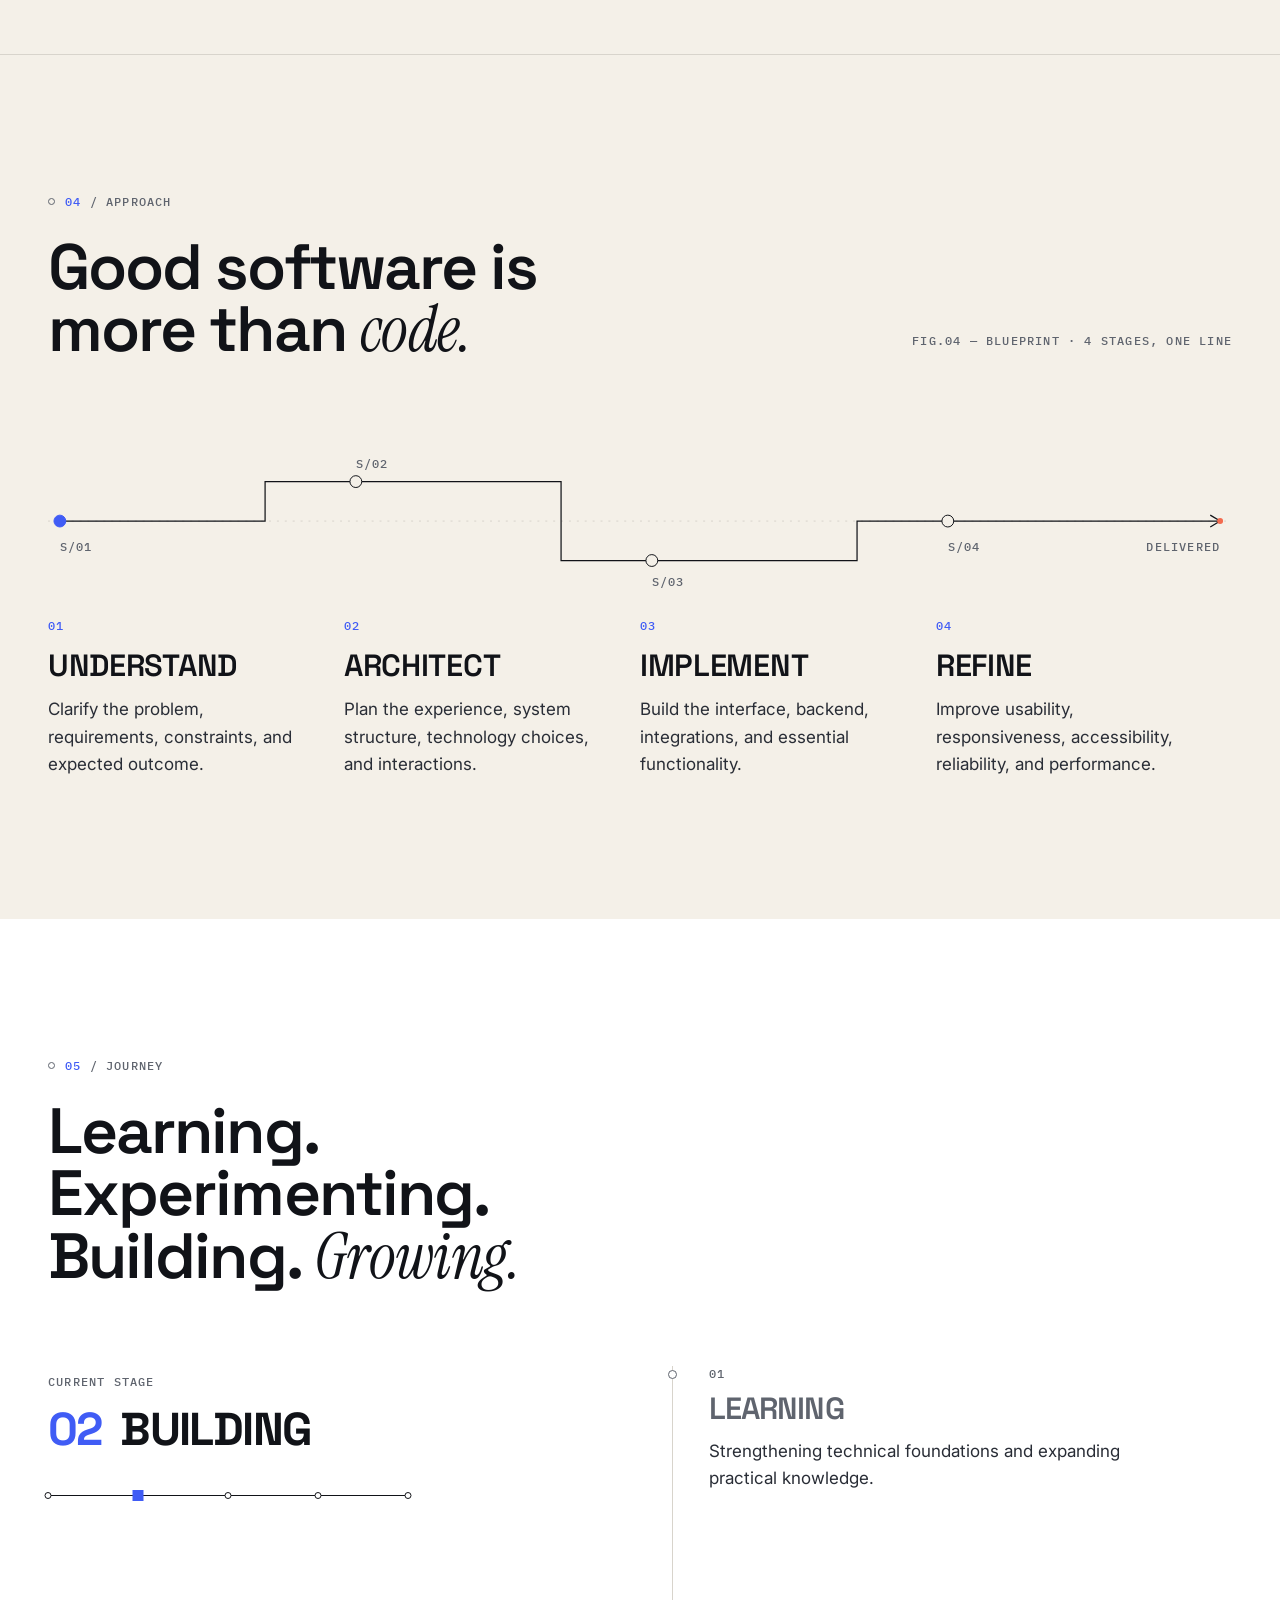
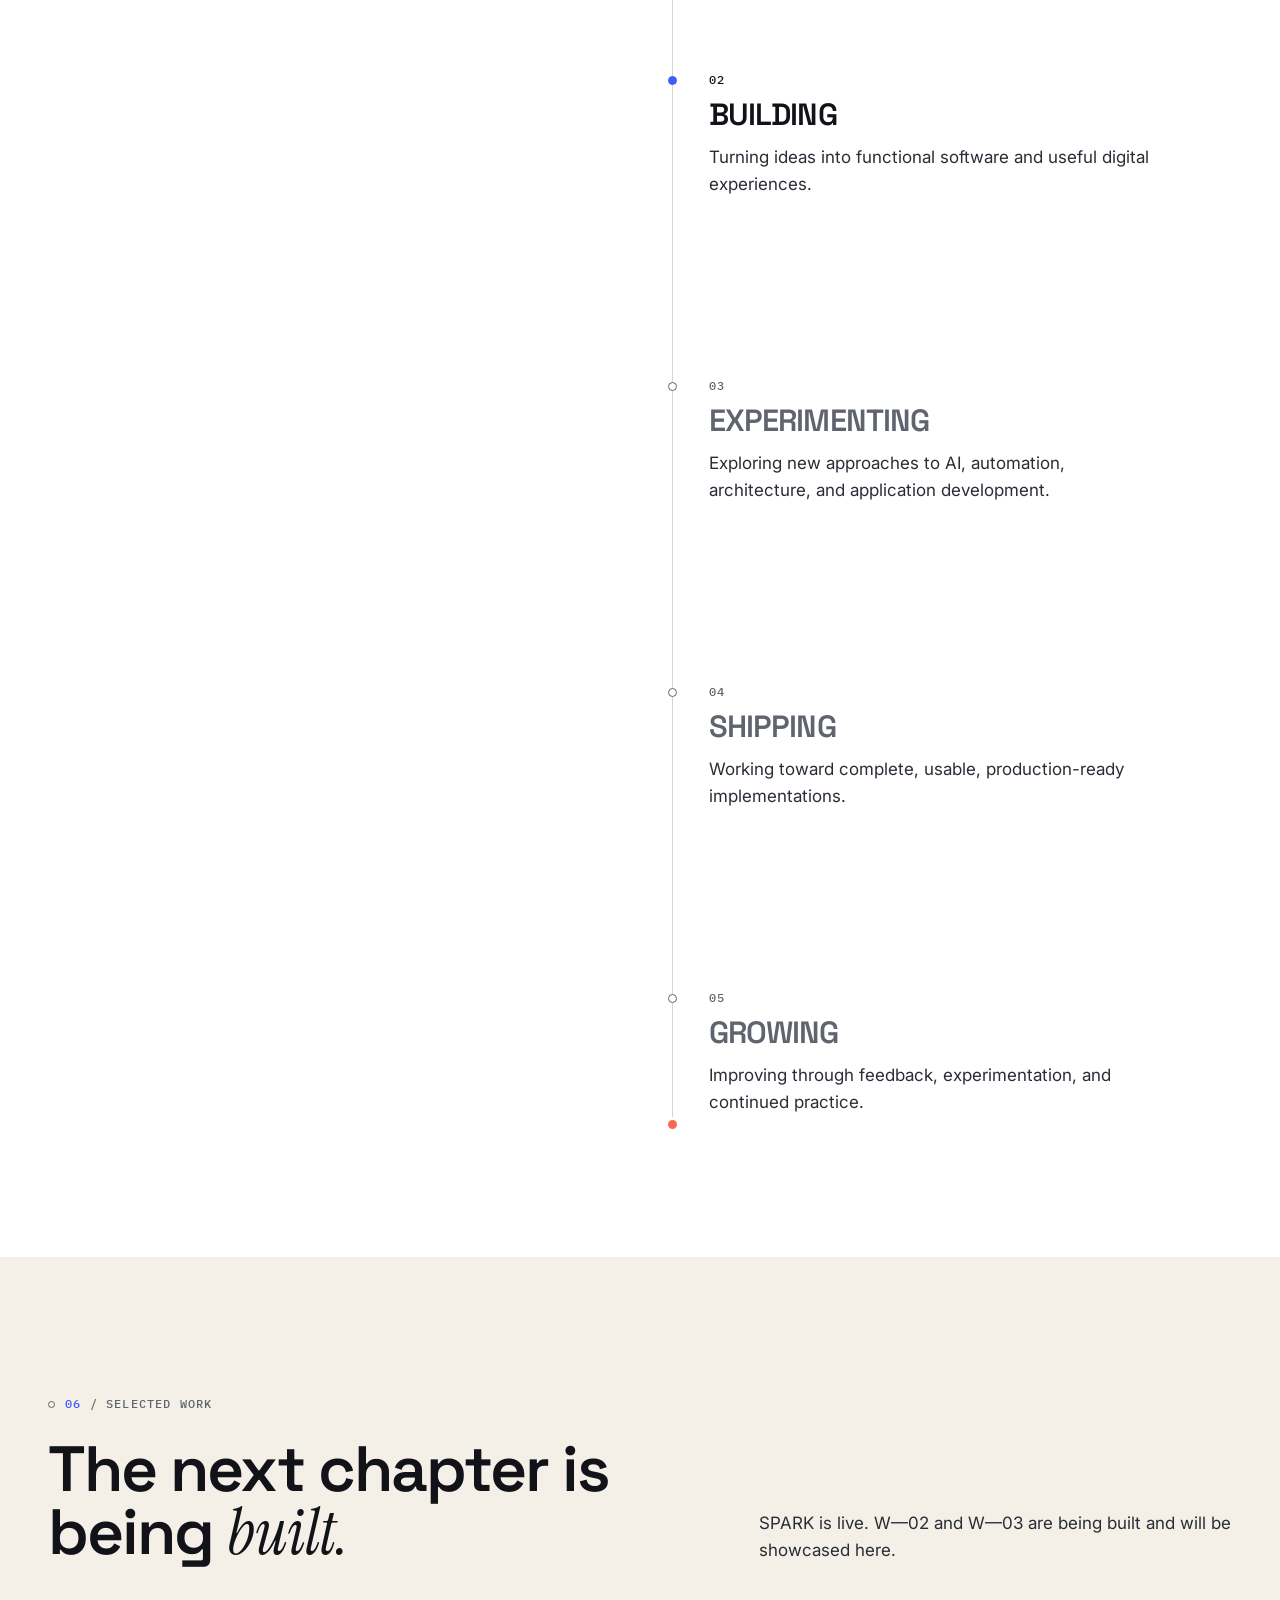
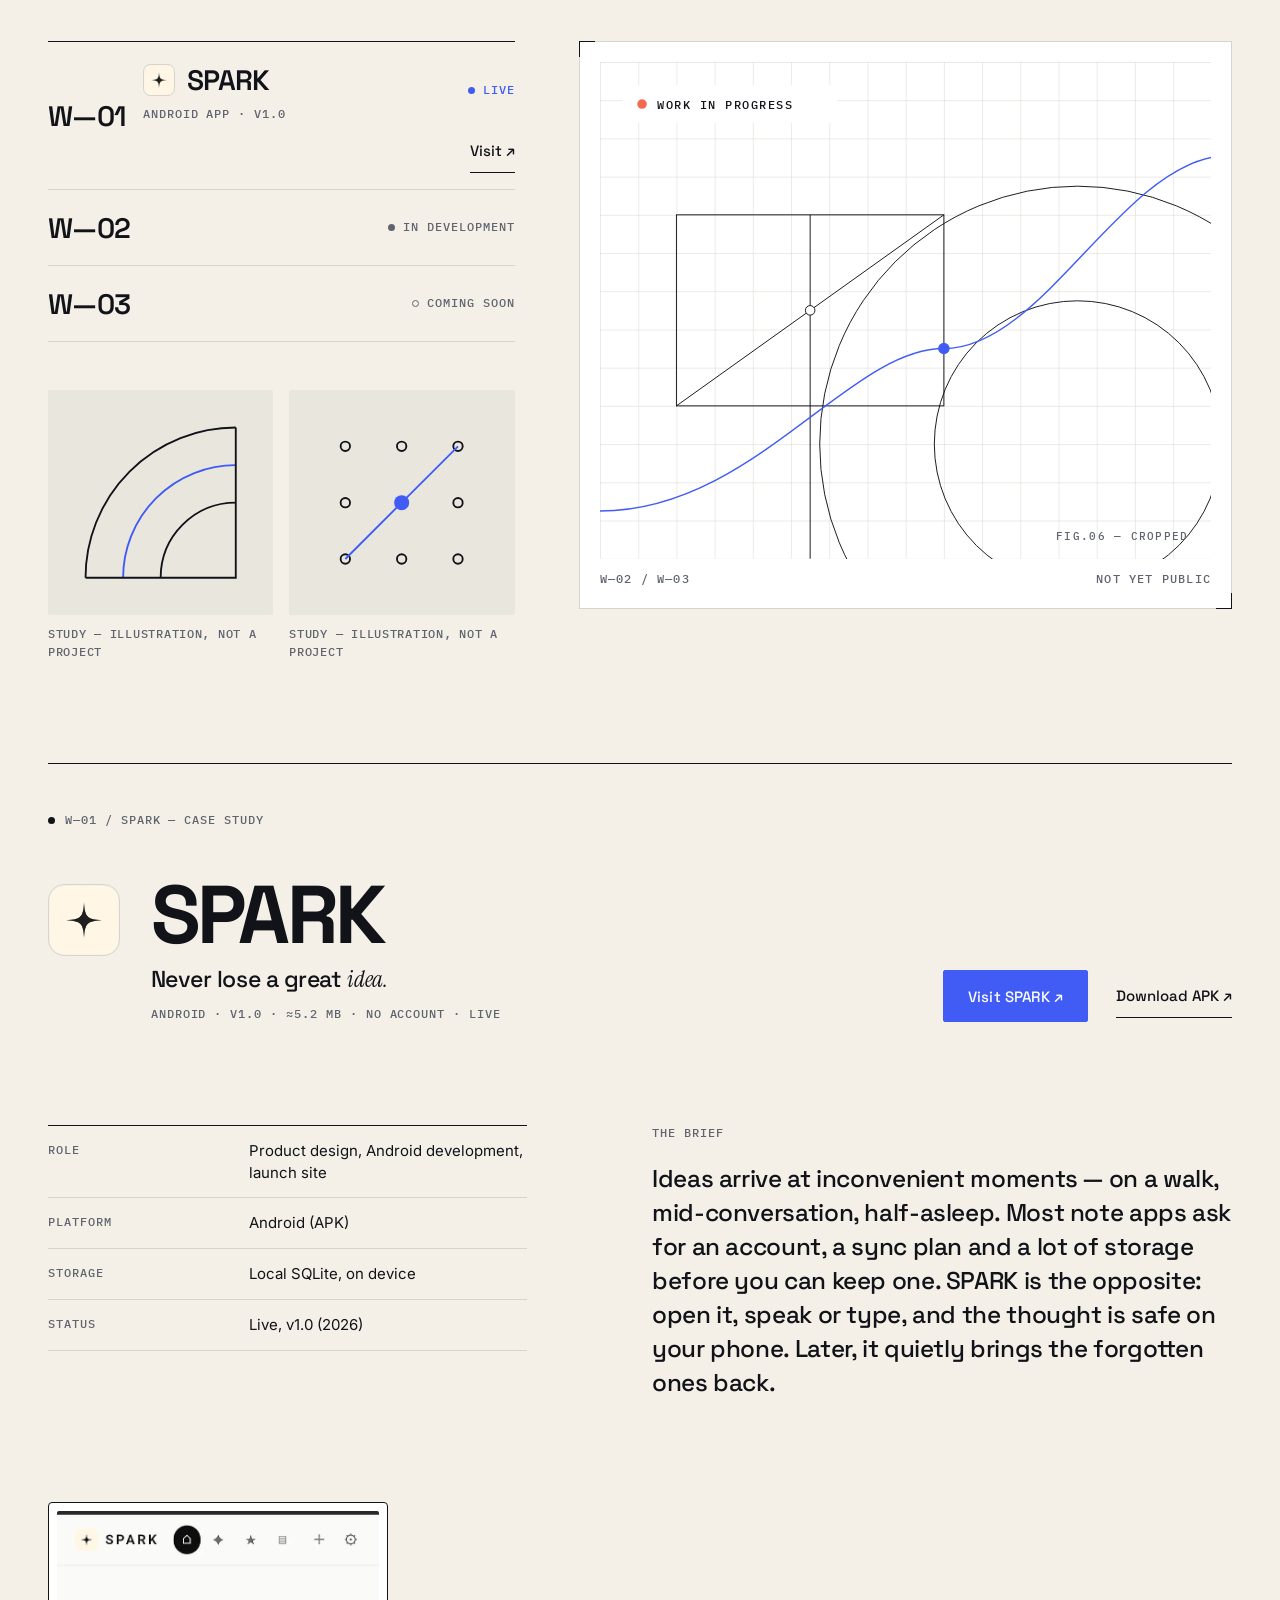
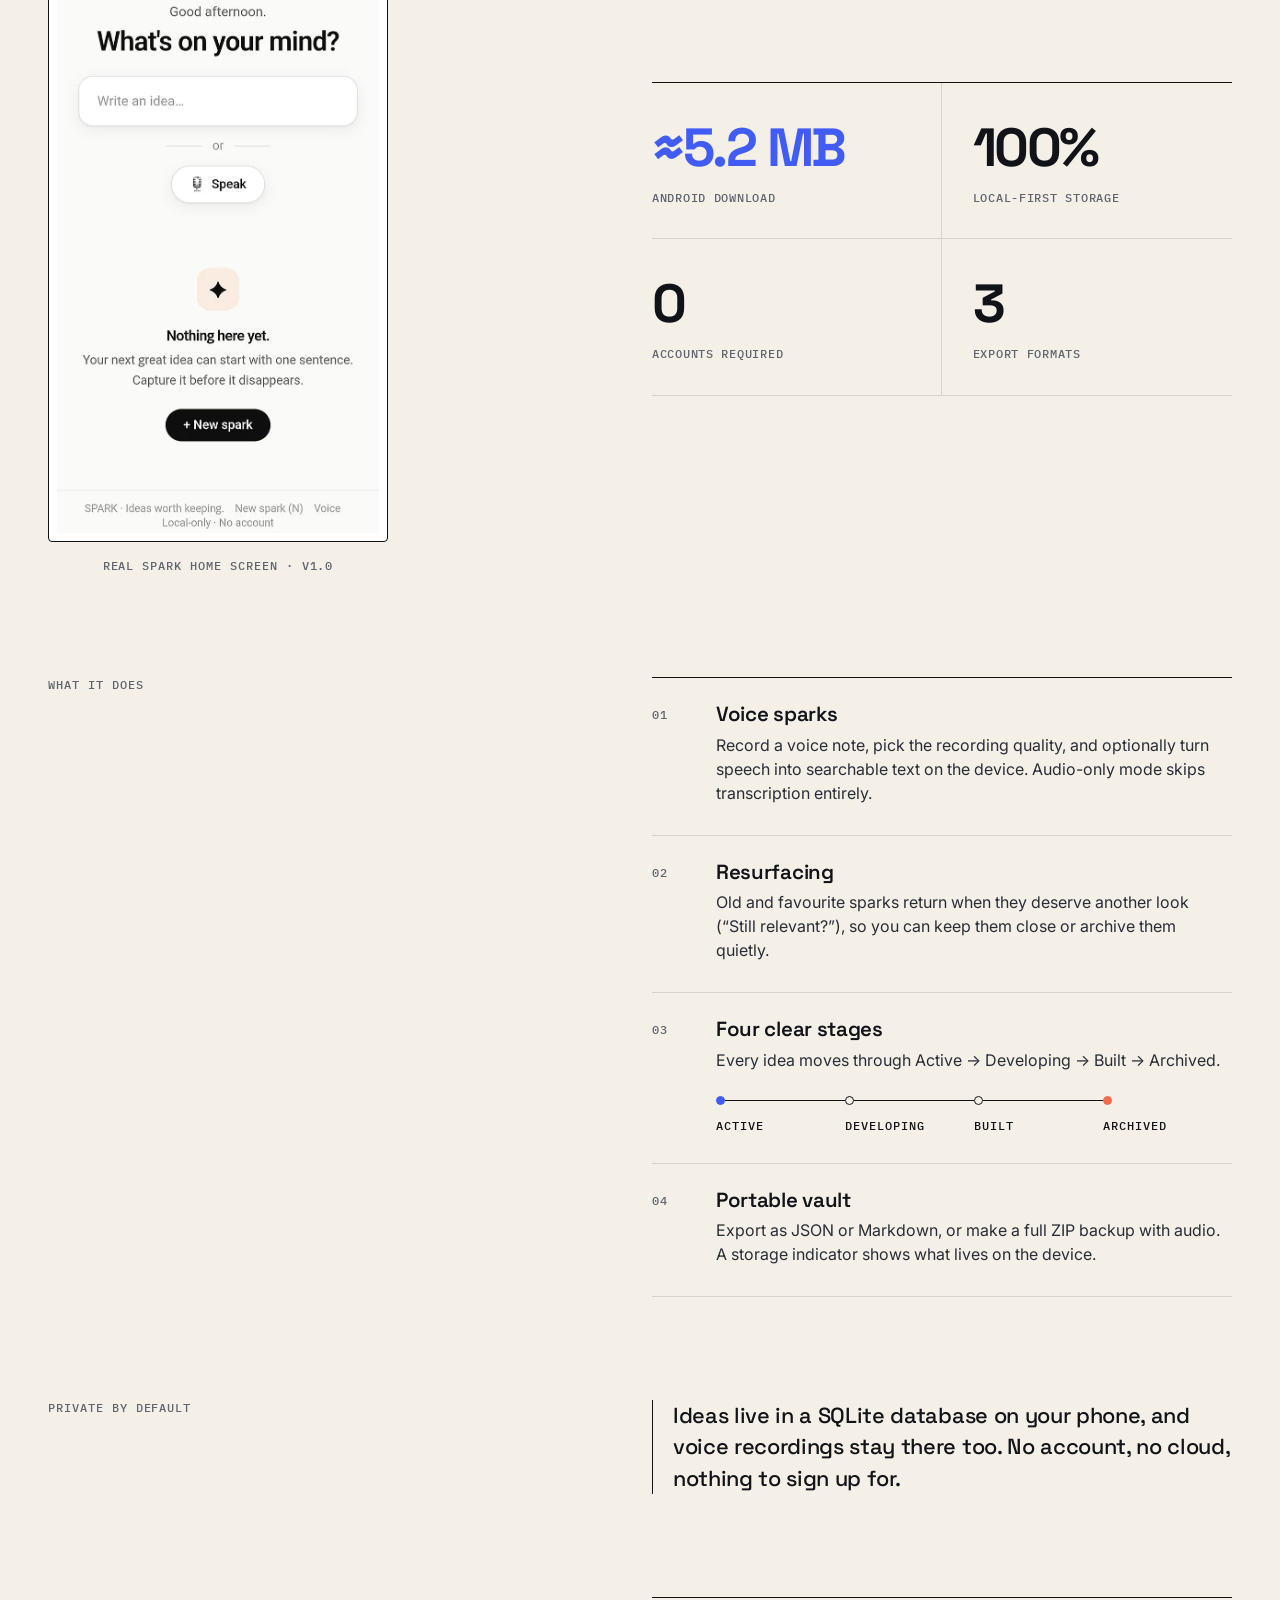
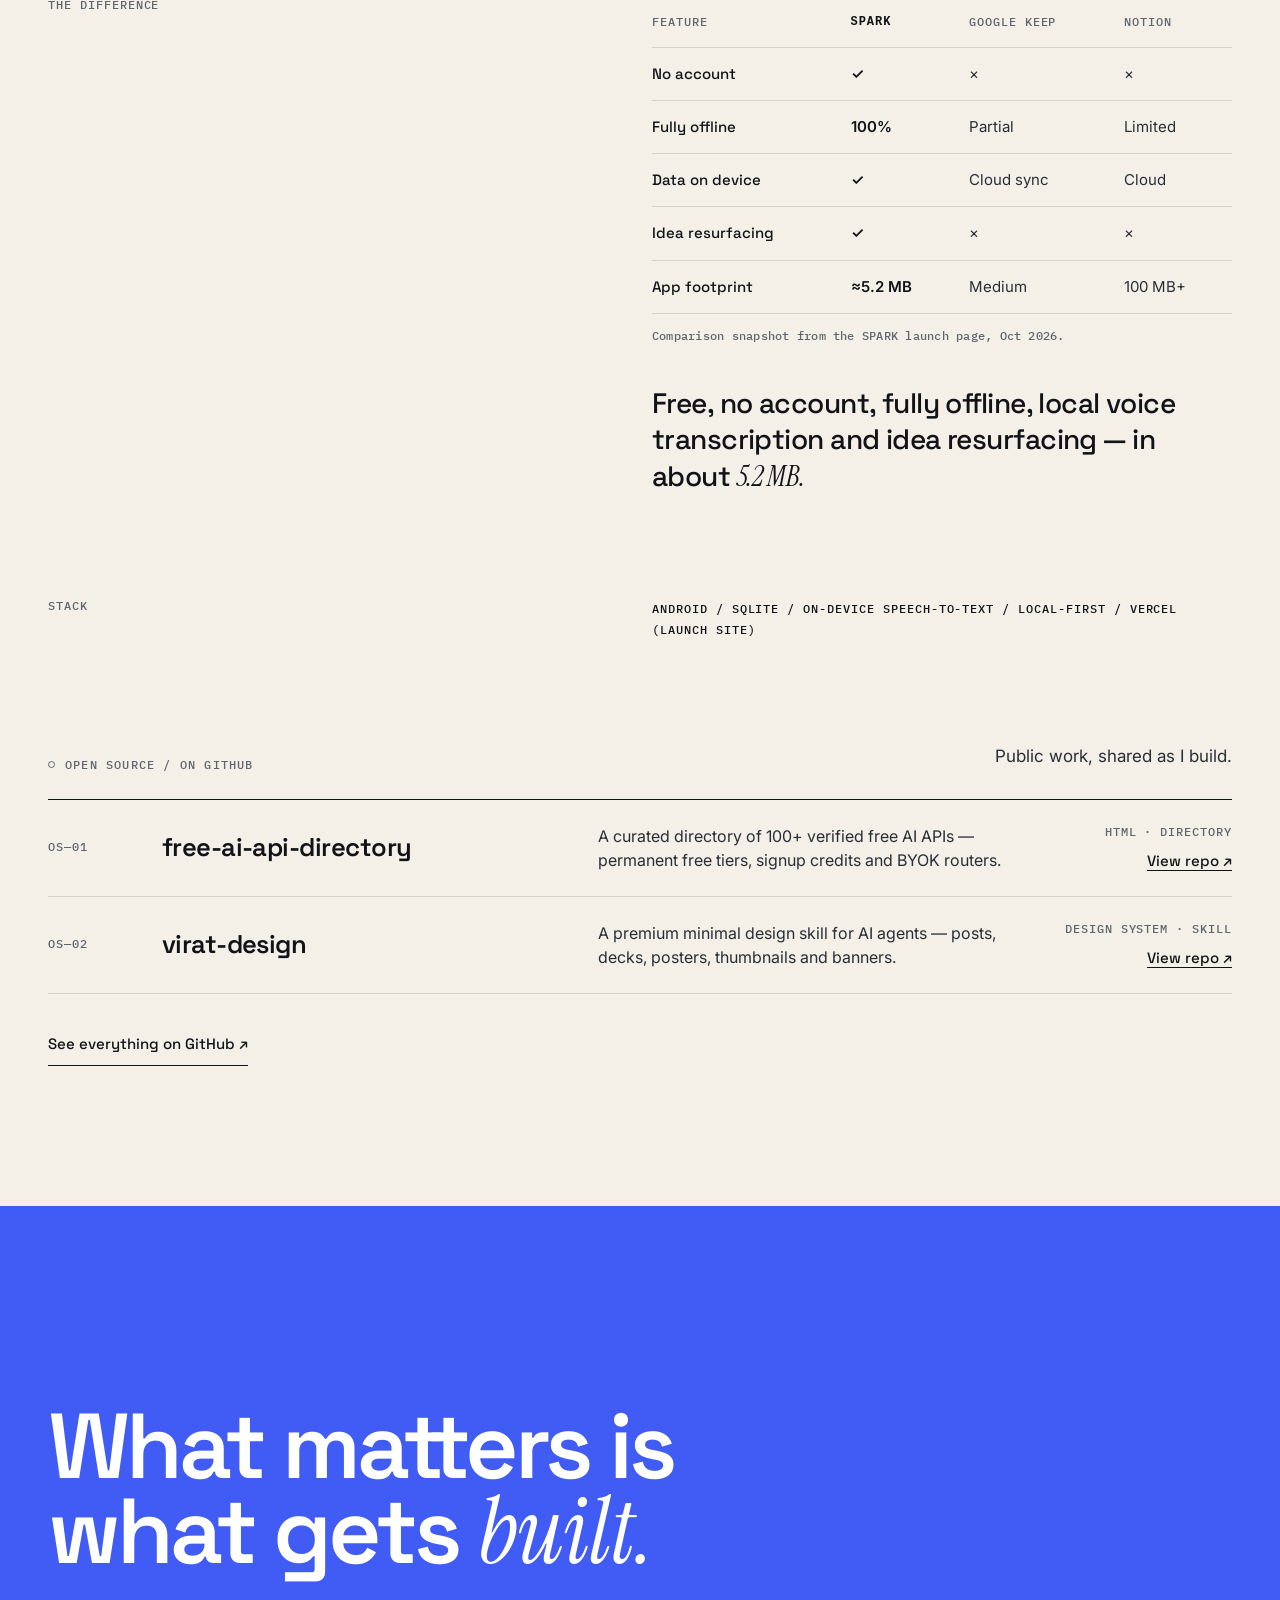
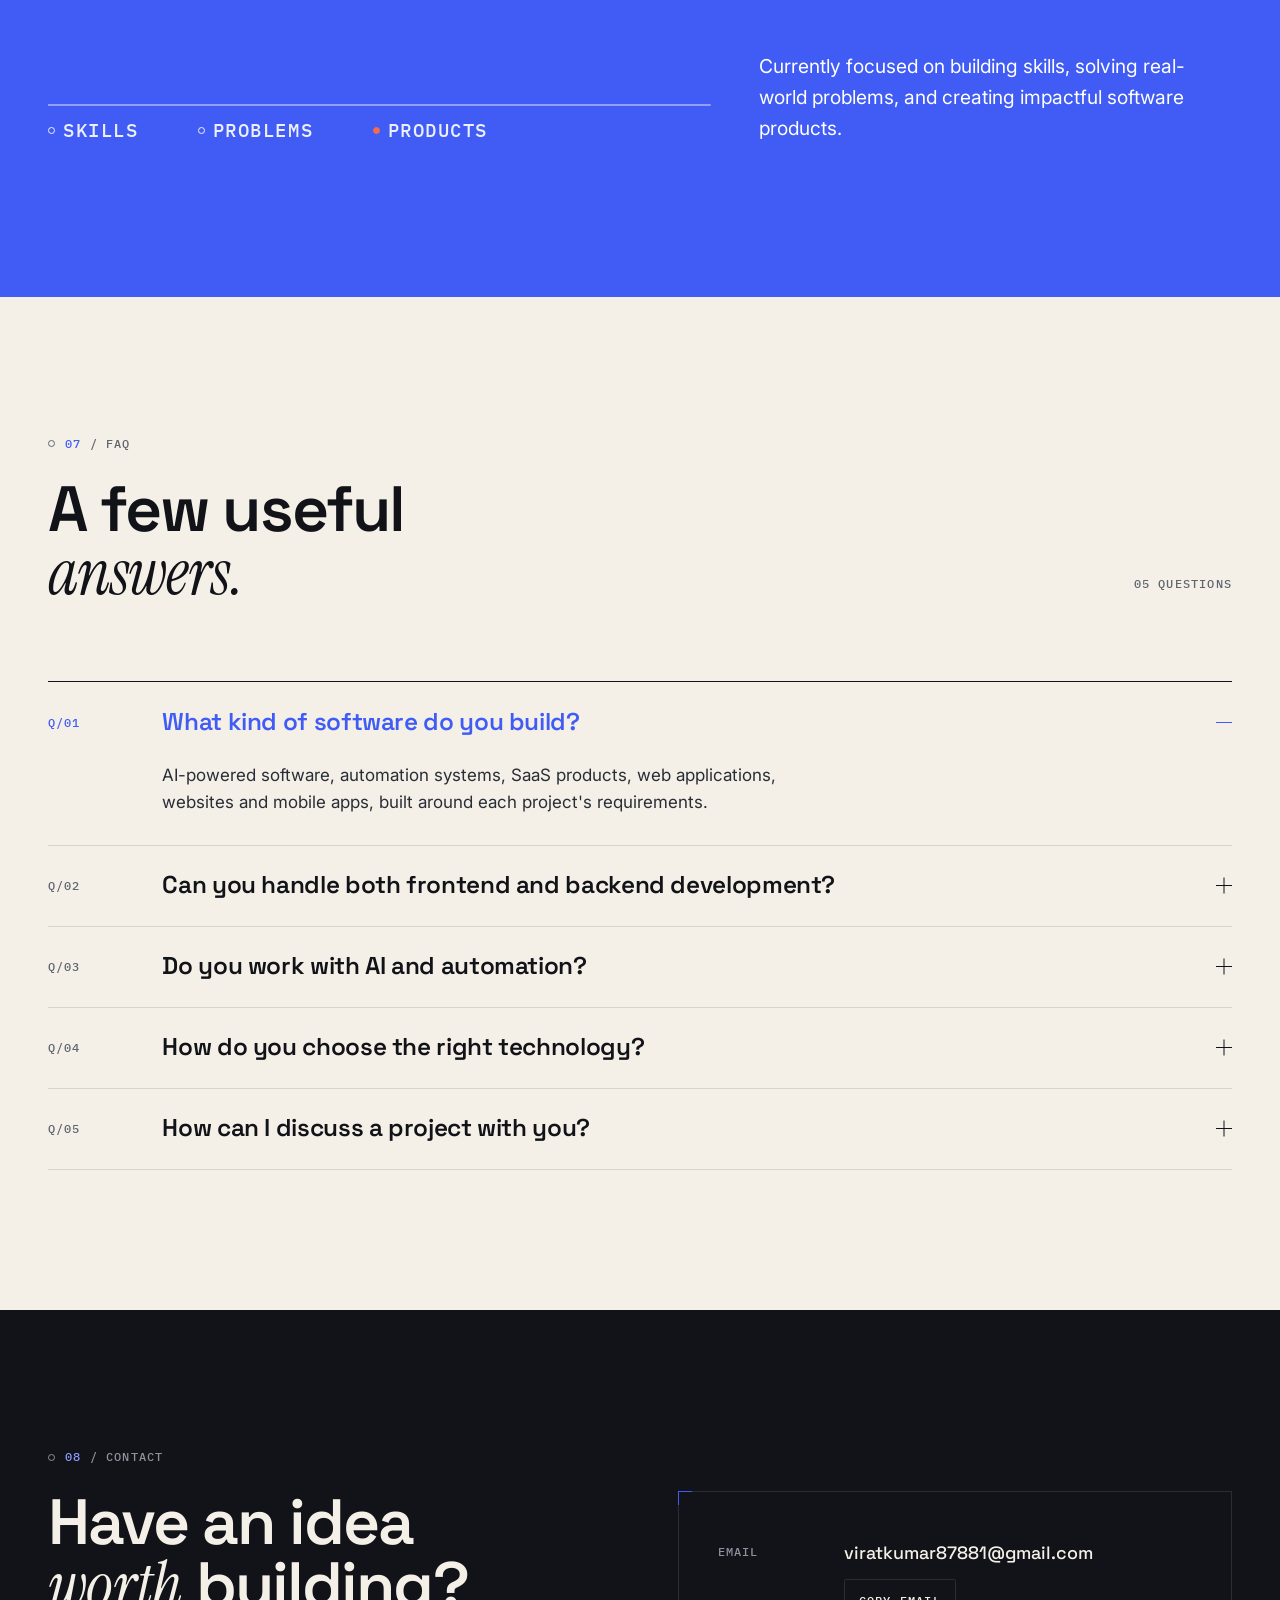
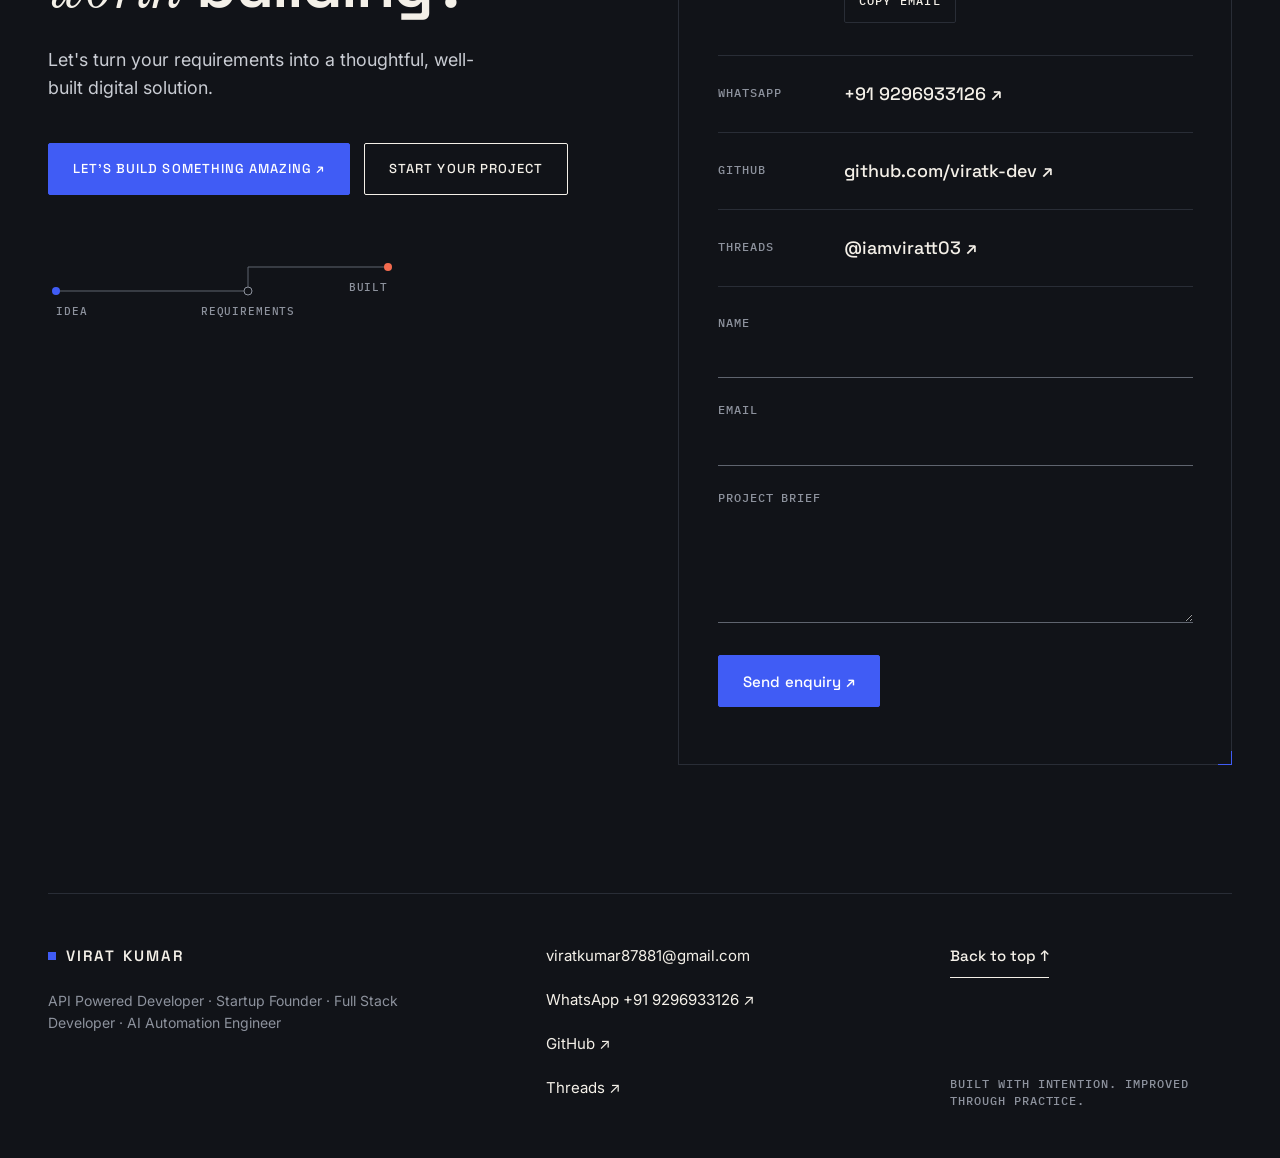
==== commit 367debde: "SPARK case study + icon" ====
--- a/portfolio/index.html
+++ b/portfolio/index.html
@@ -13,7 +13,7 @@
 <link rel="stylesheet" href="https://fonts.googleapis.com/css2?family=Space+Grotesk:wght@400;500;600;700&family=Instrument+Serif:ital@1&family=Inter:wght@400;500;600&family=IBM+Plex+Mono:wght@400;500&display=swap" />
 <script>document.documentElement.classList.add('js')</script>
 <script type="application/ld+json">{"@context":"https://schema.org","@type":"Person","name":"Virat Kumar","jobTitle":"API Powered Developer & AI Automation Engineer","email":"viratkumar87881@gmail.com","sameAs":["https://github.com/viratk-dev","https://www.threads.com/@iamviratt03"]}</script>
-<script type="application/ld+json">{"@context":"https://schema.org","@type":"SoftwareApplication","name":"SPARK","description":"A local-first Android app that captures ideas by text or voice, keeps them private on the device, and brings the forgotten ones back when they matter.","operatingSystem":"Android","applicationCategory":"ProductivityApplication","softwareVersion":"1.0","url":"https://spark-download.vercel.app/","downloadUrl":"https://spark-download.vercel.app/SPARK.apk","offers":{"@type":"Offer","price":"0","priceCurrency":"USD"},"author":{"@type":"Person","name":"Virat Kumar"}}</script>
+<script type="application/ld+json">{"@context":"https://schema.org","@type":"SoftwareApplication","name":"SPARK","description":"A local-first Android app that captures ideas by text or voice, keeps them private on the device, and brings the forgotten ones back when they matter.","operatingSystem":"Android","applicationCategory":"ProductivityApplication","softwareVersion":"1.0","image":"spark-icon.png","url":"https://spark-download.vercel.app/","downloadUrl":"https://spark-download.vercel.app/SPARK.apk","offers":{"@type":"Offer","price":"0","priceCurrency":"USD"},"author":{"@type":"Person","name":"Virat Kumar"}}</script>
 <style>
 :root{--ink:#111318;--porc:#F4F0E8;--white:#fff;--cobalt:#405CF5;--graph:#292D36;--slate:#8D929D;--slate-d:#5F646E;--line:#D8D4CC;--coral:#F36B4F;--grey:#E9E6DE;
 --display:"Space Grotesk",system-ui,sans-serif;--serif:"Instrument Serif",Georgia,serif;--body:Inter,system-ui,sans-serif;--mono:"IBM Plex Mono",ui-monospace,monospace;
@@ -294,49 +294,87 @@
 .x-os__row:hover .v i,.x-os__row:focus-visible .v i{transform:translate(3px,-3px)}
 .x-os__all{margin-top:28px}
 @media(max-width:900px){.x-os__row{grid-template-columns:minmax(0,1fr) auto;align-items:start;padding:22px 0}.x-os__row .nm,.x-os__row .d{grid-column:1/-1}.x-os__row .n{grid-row:1}.x-os__row .e{display:contents}.x-os__row .t{grid-row:1;grid-column:2;text-align:right}.x-os__row .v{grid-column:1/-1;justify-self:start;margin-top:4px}}
-/* 06 W—01 case notes */
-.x-sp{display:grid;grid-template-columns:minmax(0,7fr) minmax(0,5fr);grid-template-rows:auto auto;column-gap:clamp(40px,6vw,96px);border-top:1px solid var(--ink);padding-top:clamp(32px,4vw,48px);margin-top:clamp(64px,8vw,112px)}
-.x-sp__head{grid-column:1;grid-row:1}
-.x-sp__body{grid-column:1;grid-row:2}
-.x-sp__fig{grid-column:2;grid-row:1/3;align-self:center;justify-self:center;margin:0;width:100%;max-width:340px}
-.x-sp__kick{color:var(--slate-d);margin:0 0 clamp(28px,4vw,44px);display:flex;align-items:center;gap:10px;flex-wrap:wrap}
+/* 06 W—01 case study */
+.x-wk__nm a img{width:32px;height:32px;border-radius:22.5%;border:1px solid var(--line);margin-right:12px;flex:none}
+.x-sp{display:flex;flex-direction:column;gap:clamp(64px,8vw,112px);border-top:1px solid var(--ink);padding-top:clamp(32px,4vw,48px);margin-top:clamp(64px,8vw,112px)}
+.x-sp__g{display:grid;grid-template-columns:repeat(12,minmax(0,1fr));gap:32px 24px;align-items:start}
+.x-sp__l{grid-column:1/6;min-width:0}
+.x-sp__r{grid-column:7/-1;min-width:0}
+.x-sp__kick{grid-column:1/-1;color:var(--slate-d);margin:0 0 clamp(8px,2vw,20px);display:flex;align-items:center;gap:10px;flex-wrap:wrap}
 .x-sp__kick::before{content:"";width:7px;height:7px;border-radius:50%;background:var(--ink);flex:none}
-.x-sp__kick b{color:var(--cobalt);font-weight:500}
-.x-sp__title{font:700 clamp(2.4rem,5vw,4.5rem)/.9 var(--display);letter-spacing:-.04em;margin:0}
-.x-sp__sub{font:500 clamp(1.2rem,2vw,1.6rem)/1.2 var(--display);letter-spacing:-.02em;margin:14px 0 20px}
-.x-sp__sum{color:var(--graph);font-size:clamp(16px,1.3vw,19px);max-width:52ch;margin:0}
-.x-sp__role{font:500 12px/1.7 var(--mono);letter-spacing:.08em;text-transform:uppercase;color:var(--ink);padding-left:16px;border-left:1px solid var(--cobalt);margin:32px 0 clamp(40px,5vw,56px)}
-.x-sp__stats{display:grid;grid-template-columns:repeat(4,minmax(0,1fr));margin:0 0 clamp(48px,6vw,72px);border-top:1px solid var(--ink);border-bottom:1px solid var(--line)}
-.x-sp__stats div{padding:22px 16px 20px 0;border-right:1px solid var(--line)}
-.x-sp__stats div+div{padding-left:16px}
-.x-sp__stats div:last-child{border-right:0}
-.x-sp__stats dt{font:700 clamp(1.7rem,2.8vw,2.6rem)/1 var(--display);letter-spacing:-.04em;white-space:nowrap}
+.x-sp__lbl{color:var(--slate-d);margin:0 0 20px}
+/* a. header */
+.x-sp__hd{align-items:end}
+.x-sp__id{grid-column:1/9;display:flex;align-items:flex-start;gap:clamp(20px,2.4vw,32px);min-width:0}
+.x-sp__icon{width:72px;height:72px;border-radius:22.5%;border:1px solid var(--line);flex:none;margin-top:4px}
+.x-sp__title{font:700 clamp(3rem,6.4vw,6rem)/.86 var(--display);letter-spacing:-.045em;margin:0}
+.x-sp__tag{font:500 clamp(1.15rem,1.8vw,1.5rem)/1.25 var(--display);letter-spacing:-.02em;margin:14px 0 12px}
+.x-sp__meta{color:var(--slate-d);margin:0;overflow-wrap:anywhere}
+.x-sp__acts{grid-column:9/-1;justify-self:end;display:flex;flex-wrap:wrap;gap:16px 28px;align-items:center;justify-content:flex-end}
+/* b. overview */
+.x-sp__facts{margin:0;border-top:1px solid var(--ink)}
+.x-sp__facts div{display:grid;grid-template-columns:minmax(96px,2fr) minmax(0,3fr);gap:4px 16px;padding:14px 0;border-bottom:1px solid var(--line)}
+.x-sp__facts dt{font:500 12px/1.6 var(--mono);letter-spacing:.08em;text-transform:uppercase;color:var(--slate-d)}
+.x-sp__facts dd{margin:0;font-size:15px;line-height:1.45}
+.x-sp__brief{font:500 clamp(1.2rem,1.9vw,1.6rem)/1.4 var(--display);letter-spacing:-.015em;margin:0;max-width:40ch}
+/* c. visual + stats */
+.x-sp__vis{align-items:center}
+.x-sp__fig{margin:0;width:100%;max-width:340px}
+.x-sp__frame{border:1px solid var(--ink);border-radius:4px;background:var(--white);padding:8px}
+.x-sp__frame img{width:100%;height:auto;border-radius:2px}
+.x-sp__fig figcaption{margin-top:16px;color:var(--slate-d);font:500 12px/1.4 var(--mono);letter-spacing:.08em;text-transform:uppercase;text-align:center}
+.x-sp__stats{display:grid;grid-template-columns:repeat(2,minmax(0,1fr));margin:0;border-top:1px solid var(--ink)}
+.x-sp__stats div{padding:clamp(24px,3vw,40px) 16px clamp(22px,2.6vw,32px) 0;border-bottom:1px solid var(--line);min-width:0}
+.x-sp__stats div:nth-child(odd){border-right:1px solid var(--line)}
+.x-sp__stats div:nth-child(even){padding-left:clamp(16px,2.4vw,32px)}
+.x-sp__stats dt{font:700 clamp(2rem,4.2vw,4rem)/1 var(--display);letter-spacing:-.045em;white-space:nowrap}
 .x-sp__stats div:first-child dt{color:var(--cobalt)}
-.x-sp__stats dd{margin:12px 0 0;font:500 12px/1.45 var(--mono);letter-spacing:.06em;text-transform:uppercase;color:var(--slate-d)}
-.x-sp__lbl{color:var(--slate-d);margin:0 0 16px}
+.x-sp__stats dd{margin:14px 0 0;font:500 12px/1.45 var(--mono);letter-spacing:.06em;text-transform:uppercase;color:var(--slate-d)}
+/* d. what it does */
 .x-sp__caps{list-style:none;margin:0;padding:0;border-top:1px solid var(--ink)}
-.x-sp__caps li{display:grid;grid-template-columns:48px minmax(0,1fr);gap:4px 16px;padding:20px 0;border-bottom:1px solid var(--line)}
-.x-sp__caps .n{color:var(--cobalt);padding-top:4px;grid-row:1/3}
+.x-sp__caps>li{display:grid;grid-template-columns:48px minmax(0,1fr);gap:6px 16px;padding:24px 0;border-bottom:1px solid var(--line)}
+.x-sp__caps .n{color:var(--slate-d);padding-top:5px;grid-row:1/4}
 .x-sp__caps h4{font:600 clamp(1.1rem,1.6vw,1.35rem)/1.2 var(--display);letter-spacing:-.015em;margin:0}
 .x-sp__caps p{color:var(--graph);font-size:16px;line-height:1.5;margin:0;max-width:56ch}
-.x-sp__note{color:var(--slate-d);font-size:14px;line-height:1.5;margin:16px 0 clamp(40px,5vw,56px);max-width:56ch}
-.x-sp__pull{font:500 clamp(1.05rem,1.4vw,1.2rem)/1.45 var(--display);letter-spacing:-.01em;max-width:56ch;margin:0 0 20px}
-.x-sp__pull span{font:500 12px/1.4 var(--mono);letter-spacing:.1em;text-transform:uppercase;color:var(--slate-d)}
-.x-sp__tags{color:var(--slate-d);margin:0 0 36px}
-.x-sp__acts{display:flex;flex-wrap:wrap;gap:16px 28px;align-items:center}
-.x-sp__frame{position:relative;border:1px solid var(--ink);border-radius:4px;background:var(--white);padding:8px;box-shadow:0 28px 56px -32px rgba(17,19,24,.35)}
-.x-sp__frame img{width:100%;height:auto;border-radius:2px}
-.x-sp__fig figcaption{margin-top:16px;color:var(--slate-d);font:500 12px/1.4 var(--mono);letter-spacing:.08em;text-transform:uppercase;text-align:center}
+.x-sp__stages{grid-column:2;list-style:none;margin:18px 0 4px;padding:0;display:grid;grid-template-columns:repeat(4,minmax(0,1fr))}
+.x-sp__stages li{position:relative;padding:22px 12px 0 0;font:500 12px/1.4 var(--mono);letter-spacing:.08em;text-transform:uppercase;color:var(--ink)}
+.x-sp__stages li::before{content:"";position:absolute;left:0;top:0;width:9px;height:9px;border-radius:50%;background:var(--porc);border:1px solid var(--ink);box-sizing:border-box}
+.x-sp__stages li::after{content:"";position:absolute;left:9px;right:0;top:4px;height:1px;background:var(--ink)}
+.x-sp__stages li:last-child::after{display:none}
+.x-sp__stages li:first-child::before{background:var(--cobalt);border-color:var(--cobalt)}
+.x-sp__stages li:last-child::before{background:var(--coral);border-color:var(--coral)}
+/* e. private */
+.x-sp__priv{font:500 clamp(1.15rem,1.7vw,1.45rem)/1.45 var(--display);letter-spacing:-.015em;margin:0;max-width:44ch;padding-left:20px;border-left:1px solid var(--ink)}
+/* f. comparison */
+.x-sp__cmpw{position:relative;max-width:100%;overflow-x:auto;-webkit-overflow-scrolling:touch}
+.x-sp__cmp{width:100%;min-width:520px;border-collapse:collapse;border-top:1px solid var(--ink)}
+.x-sp__cmp th,.x-sp__cmp td{padding:16px 12px;border-bottom:1px solid var(--line);text-align:left;vertical-align:middle;font:400 15px/1.35 var(--body);color:var(--graph);white-space:nowrap}
+.x-sp__cmp th:first-child{padding-left:0}
+.x-sp__cmp thead th{font:500 12px/1.4 var(--mono);letter-spacing:.08em;text-transform:uppercase;color:var(--slate-d)}
+.x-sp__cmp tbody th{font:500 15px/1.35 var(--display);color:var(--ink)}
+.x-sp__cmp .is-us{color:var(--ink);font-weight:600}
+.x-sp__cmp thead .is-us{color:var(--ink)}
+.x-sp__src{color:var(--slate-d);font-size:12px;margin:14px 0 clamp(28px,4vw,40px);text-transform:none;letter-spacing:.02em}
+.x-sp__pull{font:500 clamp(1.25rem,2.2vw,1.9rem)/1.3 var(--display);letter-spacing:-.02em;margin:0;max-width:34ch}
+/* g. stack */
+.x-sp__stack{margin:0;color:var(--ink);overflow-wrap:anywhere;line-height:1.8}
 @media(max-width:900px){
-  .x-sp{grid-template-columns:minmax(0,1fr);grid-template-rows:none}
-  .x-sp__head,.x-sp__body,.x-sp__fig{grid-column:1;grid-row:auto}
-  .x-sp__fig{max-width:300px;margin:clamp(40px,8vw,56px) auto 0}
-  .x-sp__stats{grid-template-columns:repeat(2,minmax(0,1fr))}
-  .x-sp__stats div:nth-child(2){border-right:0}
-  .x-sp__stats div:nth-child(3){padding-left:0}
-  .x-sp__stats div:nth-child(-n+2){border-bottom:1px solid var(--line)}
+  .x-sp{gap:56px}
+  .x-sp>*{order:3}
+  .x-sp>.x-sp__hd{order:1}
+  .x-sp>.x-sp__vis{order:2}
+  .x-sp__g{grid-template-columns:minmax(0,1fr);gap:24px}
+  .x-sp__l,.x-sp__r,.x-sp__id,.x-sp__acts{grid-column:1/-1}
+  .x-sp__acts{justify-self:start;justify-content:flex-start}
+  .x-sp__icon{width:56px;height:56px}
+  .x-sp__vis{gap:40px}
+  .x-sp__fig{max-width:300px;margin:0 auto}
+  .x-sp__stages{grid-template-columns:minmax(0,1fr);gap:16px}
+  .x-sp__stages li{padding:0 0 0 26px}
+  .x-sp__stages li::before{top:3px}
+  .x-sp__stages li::after{left:4px;right:auto;top:12px;bottom:-19px;width:1px;height:auto}
 }
-@media(max-width:400px){.x-sp__stats dt{font-size:1.6rem}.x-sp__stats div{padding-right:10px}.x-sp__stats div+div{padding-left:10px}.x-sp__stats div:nth-child(3){padding-left:0}}
+@media(max-width:400px){.x-sp__id{gap:16px}.x-sp__stats dt{font-size:1.7rem}.x-sp__stats div{padding-right:10px}.x-sp__stats div:nth-child(even){padding-left:12px}}
 /* current focus */
 .focus{background:var(--cobalt);color:var(--white);padding:clamp(88px,12vw,180px) 0}
 .focus .idx{color:var(--white)}
@@ -366,7 +404,7 @@
 .fq__q[aria-expanded="true"] .n{color:var(--cobalt)}
 .fq__a{padding:0 40px 28px calc(clamp(48px,8vw,120px) + 12px);color:var(--graph);max-width:calc(62ch + 132px)}
 .fq__a p{margin:0}
-.fq__a a{display:inline-flex;align-items:center;min-height:44px;color:var(--ink);text-decoration-color:var(--cobalt);text-underline-offset:3px}
+.fq__a a{display:inline-flex;align-items:center;min-height:48px;color:var(--ink);text-decoration-color:var(--cobalt);text-underline-offset:3px}
 .fq__a a:hover{color:var(--cobalt)}
 @media(max-width:600px){.fq__top{flex-direction:column;align-items:flex-start}.fq__q{grid-template-columns:36px minmax(0,1fr) 20px}.fq__a{padding:0 0 24px 48px}}
 /* contact + footer */
@@ -695,7 +733,7 @@
     <div class="wk">
       <div class="rv">
         <ul class="wk__rows" aria-label="Project index">
-          <li class="x-wk__live"><span class="c">W—01</span><span class="x-wk__nm"><a href="#sp-h">SPARK</a><small class="mono">Android app · v1.0</small></span><span class="s mono">Live</span><a class="tlink x-wk__go" href="https://spark-download.vercel.app/" target="_blank" rel="noopener">Visit ↗</a></li>
+          <li class="x-wk__live"><span class="c">W—01</span><span class="x-wk__nm"><a href="#sp-h"><img src="spark-icon.webp" width="32" height="32" decoding="async" alt="" />SPARK</a><small class="mono">Android app · v1.0</small></span><span class="s mono">Live</span><a class="tlink x-wk__go" href="https://spark-download.vercel.app/" target="_blank" rel="noopener">Visit ↗</a></li>
           <li><span class="c">W—02</span><span class="s mono">In development</span></li>
           <li><span class="c">W—03</span><span class="s mono">Coming soon</span></li>
         </ul>
@@ -730,44 +768,96 @@
       </figure>
     </div>
     <article class="x-sp" aria-labelledby="sp-h">
-      <div class="x-sp__head rv">
-        <p class="x-sp__kick mono"><span>W—01 / SPARK — Case notes</span></p>
-        <h3 class="x-sp__title" id="sp-h">SPARK</h3>
-        <p class="x-sp__sub">Never lose a great <em class="s">idea.</em></p>
-        <p class="x-sp__sum">A local-first Android app that captures ideas by text or voice, keeps them private on the device, and brings the forgotten ones back when they matter.</p>
-      </div>
-      <figure class="x-sp__fig rv">
-        <div class="x-sp__frame">
-          <img src="spark-home.webp" width="466" height="900" loading="lazy" decoding="async" alt="SPARK Android home screen: a “What’s on your mind?” prompt with a Write an idea field, a Speak button for voice capture, and a New spark button, with the footer reading Local-only · No account." />
-        </div>
-        <figcaption>Real SPARK home screen · v1.0</figcaption>
-      </figure>
-      <div class="x-sp__body">
-        <p class="x-sp__role rv">Role · Product Design · Android Development · Launch Site</p>
-        <dl class="x-sp__stats rv" aria-label="SPARK at a glance">
+      <header class="x-sp__g x-sp__hd rv">
+        <p class="x-sp__kick mono"><span>W—01 / SPARK — Case study</span></p>
+        <div class="x-sp__id">
+          <img class="x-sp__icon" src="spark-icon.webp" width="72" height="72" decoding="async" alt="SPARK app icon" />
+          <div>
+            <h3 class="x-sp__title" id="sp-h">SPARK</h3>
+            <p class="x-sp__tag">Never lose a great <em class="s">idea.</em></p>
+            <p class="x-sp__meta mono">Android · v1.0 · ≈5.2 MB · No account · Live</p>
+          </div>
+        </div>
+        <div class="x-sp__acts">
+          <a class="btn" href="https://spark-download.vercel.app/" target="_blank" rel="noopener">Visit SPARK ↗</a>
+          <a class="tlink" href="https://spark-download.vercel.app/SPARK.apk" target="_blank" rel="noopener">Download APK ↗</a>
+        </div>
+      </header>
+
+      <div class="x-sp__g rv">
+        <div class="x-sp__l">
+          <dl class="x-sp__facts" aria-label="Project facts">
+            <div><dt>Role</dt><dd>Product design, Android development, launch site</dd></div>
+            <div><dt>Platform</dt><dd>Android (APK)</dd></div>
+            <div><dt>Storage</dt><dd>Local SQLite, on device</dd></div>
+            <div><dt>Status</dt><dd>Live, v1.0 (2026)</dd></div>
+          </dl>
+        </div>
+        <div class="x-sp__r">
+          <p class="x-sp__lbl mono">The brief</p>
+          <p class="x-sp__brief">Ideas arrive at inconvenient moments — on a walk, mid-conversation, half-asleep. Most note apps ask for an account, a sync plan and a lot of storage before you can keep one. SPARK is the opposite: open it, speak or type, and the thought is safe on your phone. Later, it quietly brings the forgotten ones back.</p>
+        </div>
+      </div>
+
+      <div class="x-sp__g x-sp__vis rv">
+        <figure class="x-sp__l x-sp__fig">
+          <div class="x-sp__frame">
+            <img src="spark-home.webp" width="699" height="1350" loading="lazy" decoding="async" alt="SPARK Android home screen: a “What’s on your mind?” prompt with a Write an idea field, a Speak button for voice capture, and a New spark button, with the footer reading Local-only · No account." />
+          </div>
+          <figcaption>Real SPARK home screen · v1.0</figcaption>
+        </figure>
+        <dl class="x-sp__r x-sp__stats" aria-label="SPARK at a glance">
           <div><dt>≈5.2 MB</dt><dd>Android download</dd></div>
           <div><dt>100%</dt><dd>Local-first storage</dd></div>
           <div><dt>0</dt><dd>Accounts required</dd></div>
-          <div><dt>3</dt><dd>Export formats (JSON, Markdown, ZIP)</dd></div>
+          <div><dt>3</dt><dd>Export formats</dd></div>
         </dl>
-        <div class="rv">
-          <p class="x-sp__lbl mono" id="sp-caps">What it does</p>
-          <ol class="x-sp__caps" aria-labelledby="sp-caps">
-            <li><span class="n mono">01</span><h4>Voice sparks</h4><p>Record voice notes with selectable quality and optional on-device transcription into searchable text.</p></li>
-            <li><span class="n mono">02</span><h4>Resurfacing</h4><p>Old and favourite ideas return when they deserve another look: keep or archive.</p></li>
-            <li><span class="n mono">03</span><h4>Four clear stages</h4><p>Active → Developing → Built → Archived, so every thought has a place.</p></li>
-            <li><span class="n mono">04</span><h4>Portable vault</h4><p>Export as JSON or Markdown, or back up everything with audio as a ZIP.</p></li>
-          </ol>
-          <p class="x-sp__note"><strong>Private by default.</strong> Ideas live in a local SQLite database on the device; voice recordings never leave it.</p>
-        </div>
-        <div class="rv">
-          <p class="x-sp__pull"><span>The difference ·</span> Free, no account, fully offline, local voice transcription and idea resurfacing — in about 5.2 MB.</p>
-          <p class="x-sp__tags mono">Android / SQLite / On-device speech-to-text / Local-first</p>
-          <div class="x-sp__acts">
-            <a class="btn" href="https://spark-download.vercel.app/" target="_blank" rel="noopener">Visit SPARK ↗</a>
-            <a class="tlink" href="https://spark-download.vercel.app/SPARK.apk" target="_blank" rel="noopener">Download APK ↗</a>
+      </div>
+
+      <div class="x-sp__g rv">
+        <p class="x-sp__l x-sp__lbl mono" id="sp-caps">What it does</p>
+        <ol class="x-sp__r x-sp__caps" aria-labelledby="sp-caps">
+          <li><span class="n mono">01</span><h4>Voice sparks</h4><p>Record a voice note, pick the recording quality, and optionally turn speech into searchable text on the device. Audio-only mode skips transcription entirely.</p></li>
+          <li><span class="n mono">02</span><h4>Resurfacing</h4><p>Old and favourite sparks return when they deserve another look (“Still relevant?”), so you can keep them close or archive them quietly.</p></li>
+          <li><span class="n mono">03</span><h4>Four clear stages</h4><p>Every idea moves through Active → Developing → Built → Archived.</p>
+            <ol class="x-sp__stages" aria-label="Idea stages, in order">
+              <li>Active</li><li>Developing</li><li>Built</li><li>Archived</li>
+            </ol>
+          </li>
+          <li><span class="n mono">04</span><h4>Portable vault</h4><p>Export as JSON or Markdown, or make a full ZIP backup with audio. A storage indicator shows what lives on the device.</p></li>
+        </ol>
+      </div>
+
+      <div class="x-sp__g rv">
+        <p class="x-sp__l x-sp__lbl mono">Private by default</p>
+        <p class="x-sp__r x-sp__priv">Ideas live in a SQLite database on your phone, and voice recordings stay there too. No account, no cloud, nothing to sign up for.</p>
+      </div>
+
+      <div class="x-sp__g rv">
+        <p class="x-sp__l x-sp__lbl mono" id="sp-cmp">The difference</p>
+        <div class="x-sp__r">
+          <div class="x-sp__cmpw" role="region" aria-labelledby="sp-cmp" tabindex="0">
+            <table class="x-sp__cmp">
+              <thead>
+                <tr><th scope="col">Feature</th><th scope="col" class="is-us">SPARK</th><th scope="col">Google Keep</th><th scope="col">Notion</th></tr>
+              </thead>
+              <tbody>
+                <tr><th scope="row">No account</th><td class="is-us"><span role="img" aria-label="Yes">✓</span></td><td><span role="img" aria-label="No">×</span></td><td><span role="img" aria-label="No">×</span></td></tr>
+                <tr><th scope="row">Fully offline</th><td class="is-us">100%</td><td>Partial</td><td>Limited</td></tr>
+                <tr><th scope="row">Data on device</th><td class="is-us"><span role="img" aria-label="Yes">✓</span></td><td>Cloud sync</td><td>Cloud</td></tr>
+                <tr><th scope="row">Idea resurfacing</th><td class="is-us"><span role="img" aria-label="Yes">✓</span></td><td><span role="img" aria-label="No">×</span></td><td><span role="img" aria-label="No">×</span></td></tr>
+                <tr><th scope="row">App footprint</th><td class="is-us">≈5.2 MB</td><td>Medium</td><td>100 MB+</td></tr>
+              </tbody>
+            </table>
           </div>
-        </div>
+          <p class="x-sp__src mono">Comparison snapshot from the SPARK launch page, Oct 2026.</p>
+          <p class="x-sp__pull">Free, no account, fully offline, local voice transcription and idea resurfacing — in about <em class="s">5.2 MB.</em></p>
+        </div>
+      </div>
+
+      <div class="x-sp__g rv">
+        <p class="x-sp__l x-sp__lbl mono">Stack</p>
+        <p class="x-sp__r x-sp__stack mono">Android / SQLite / On-device speech-to-text / Local-first / Vercel (launch site)</p>
       </div>
     </article>
     <div class="x-os rv">
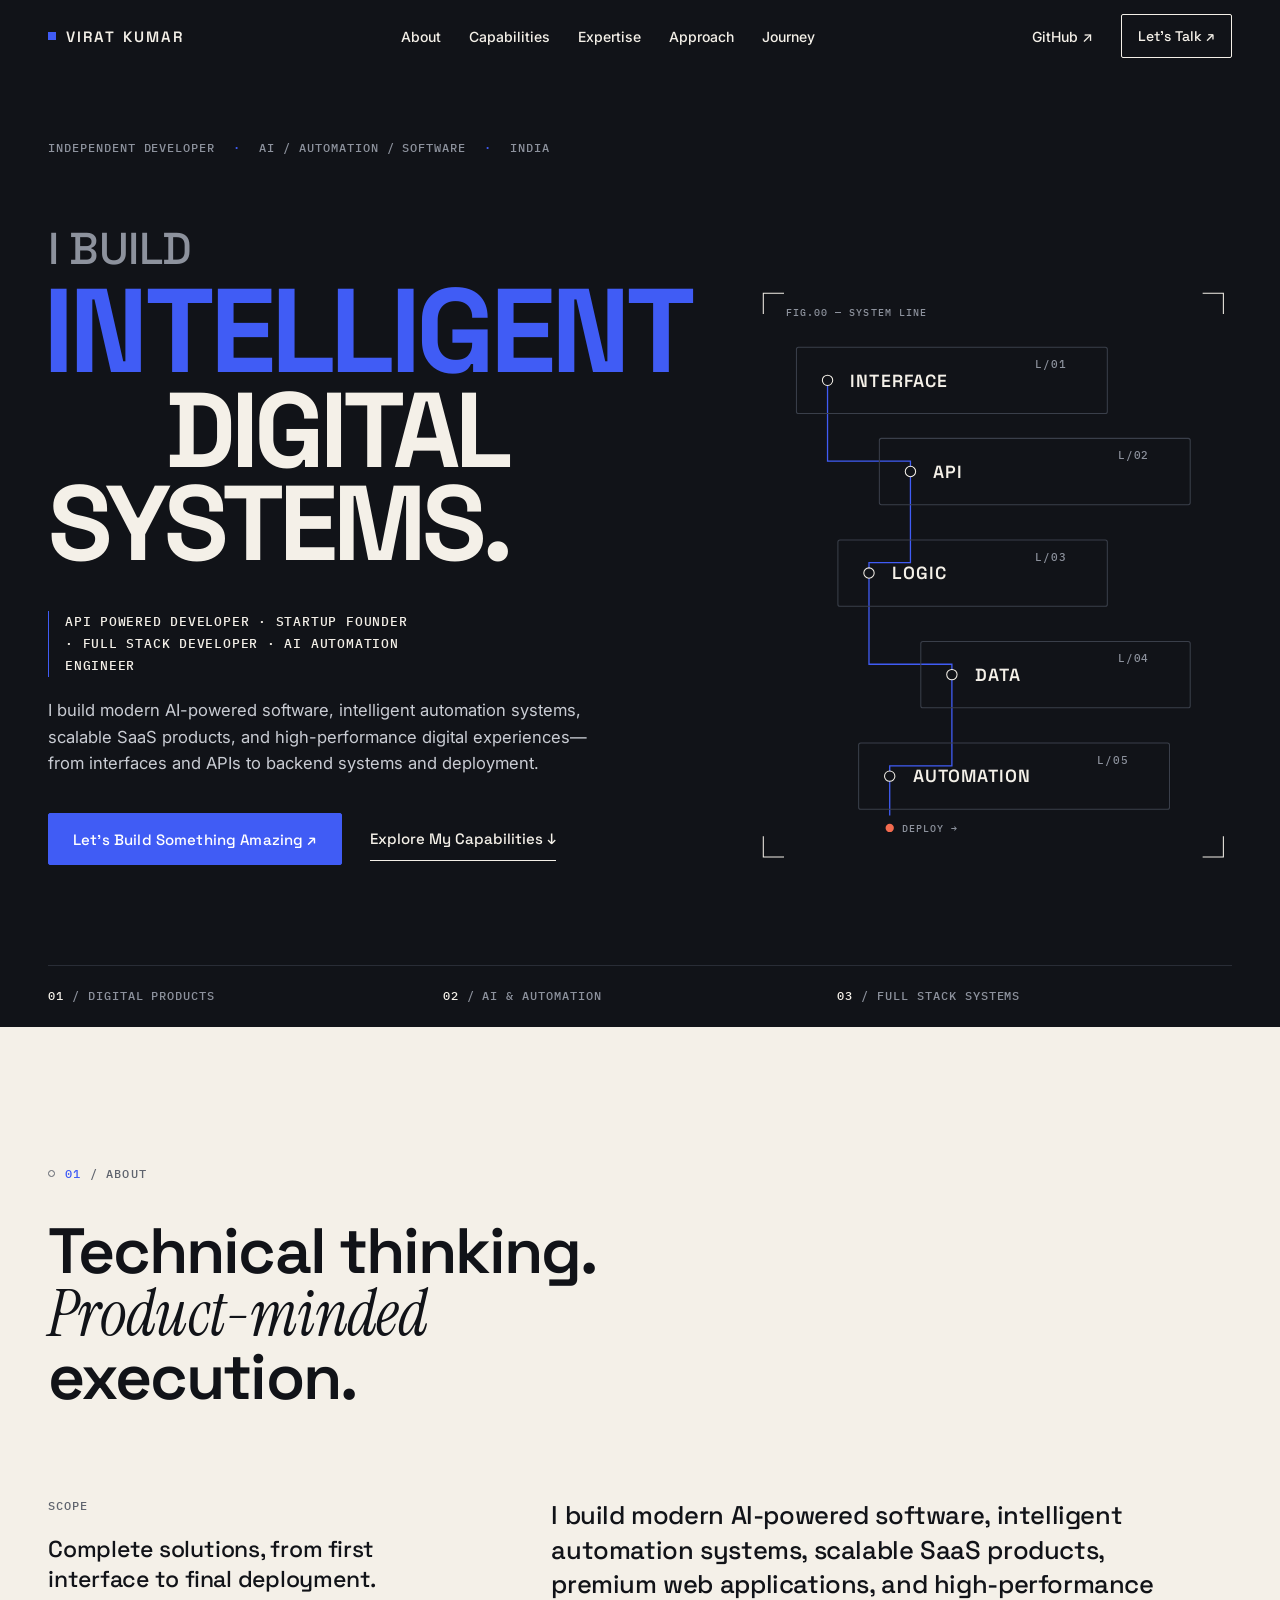
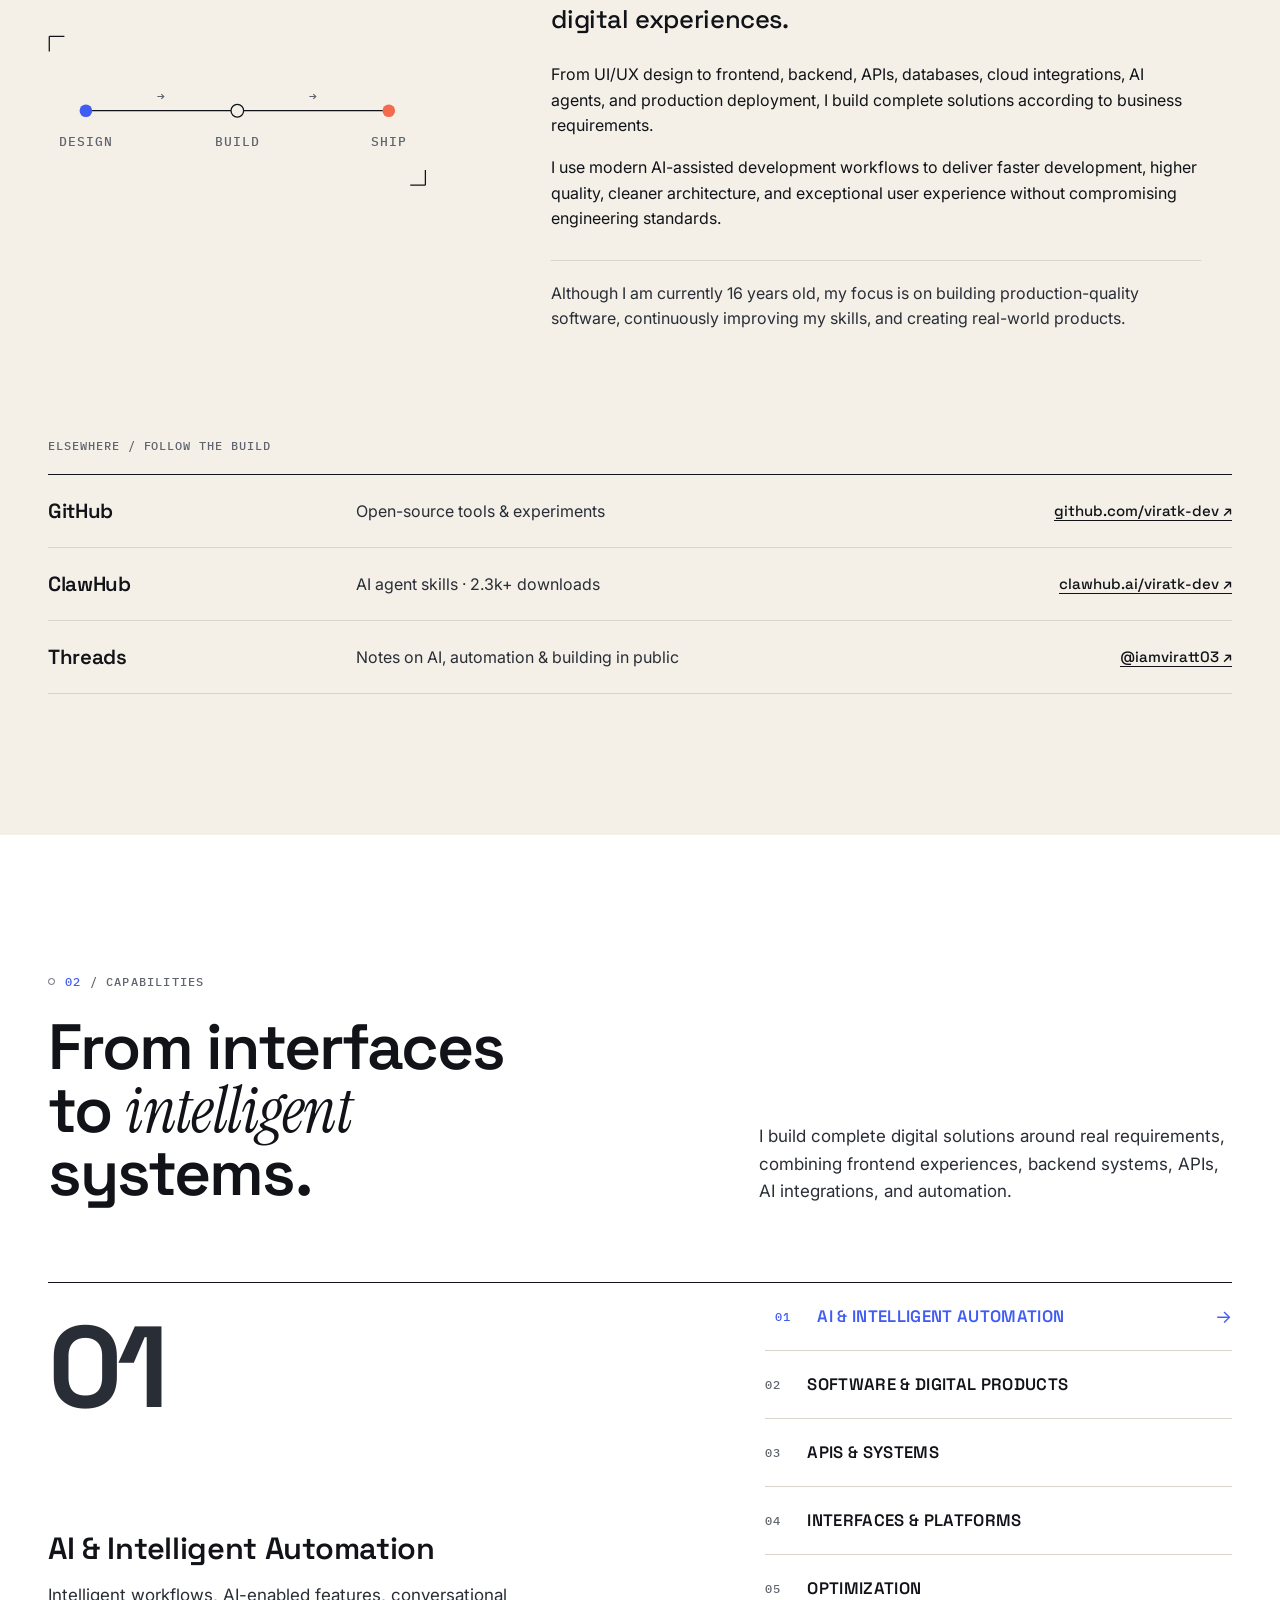
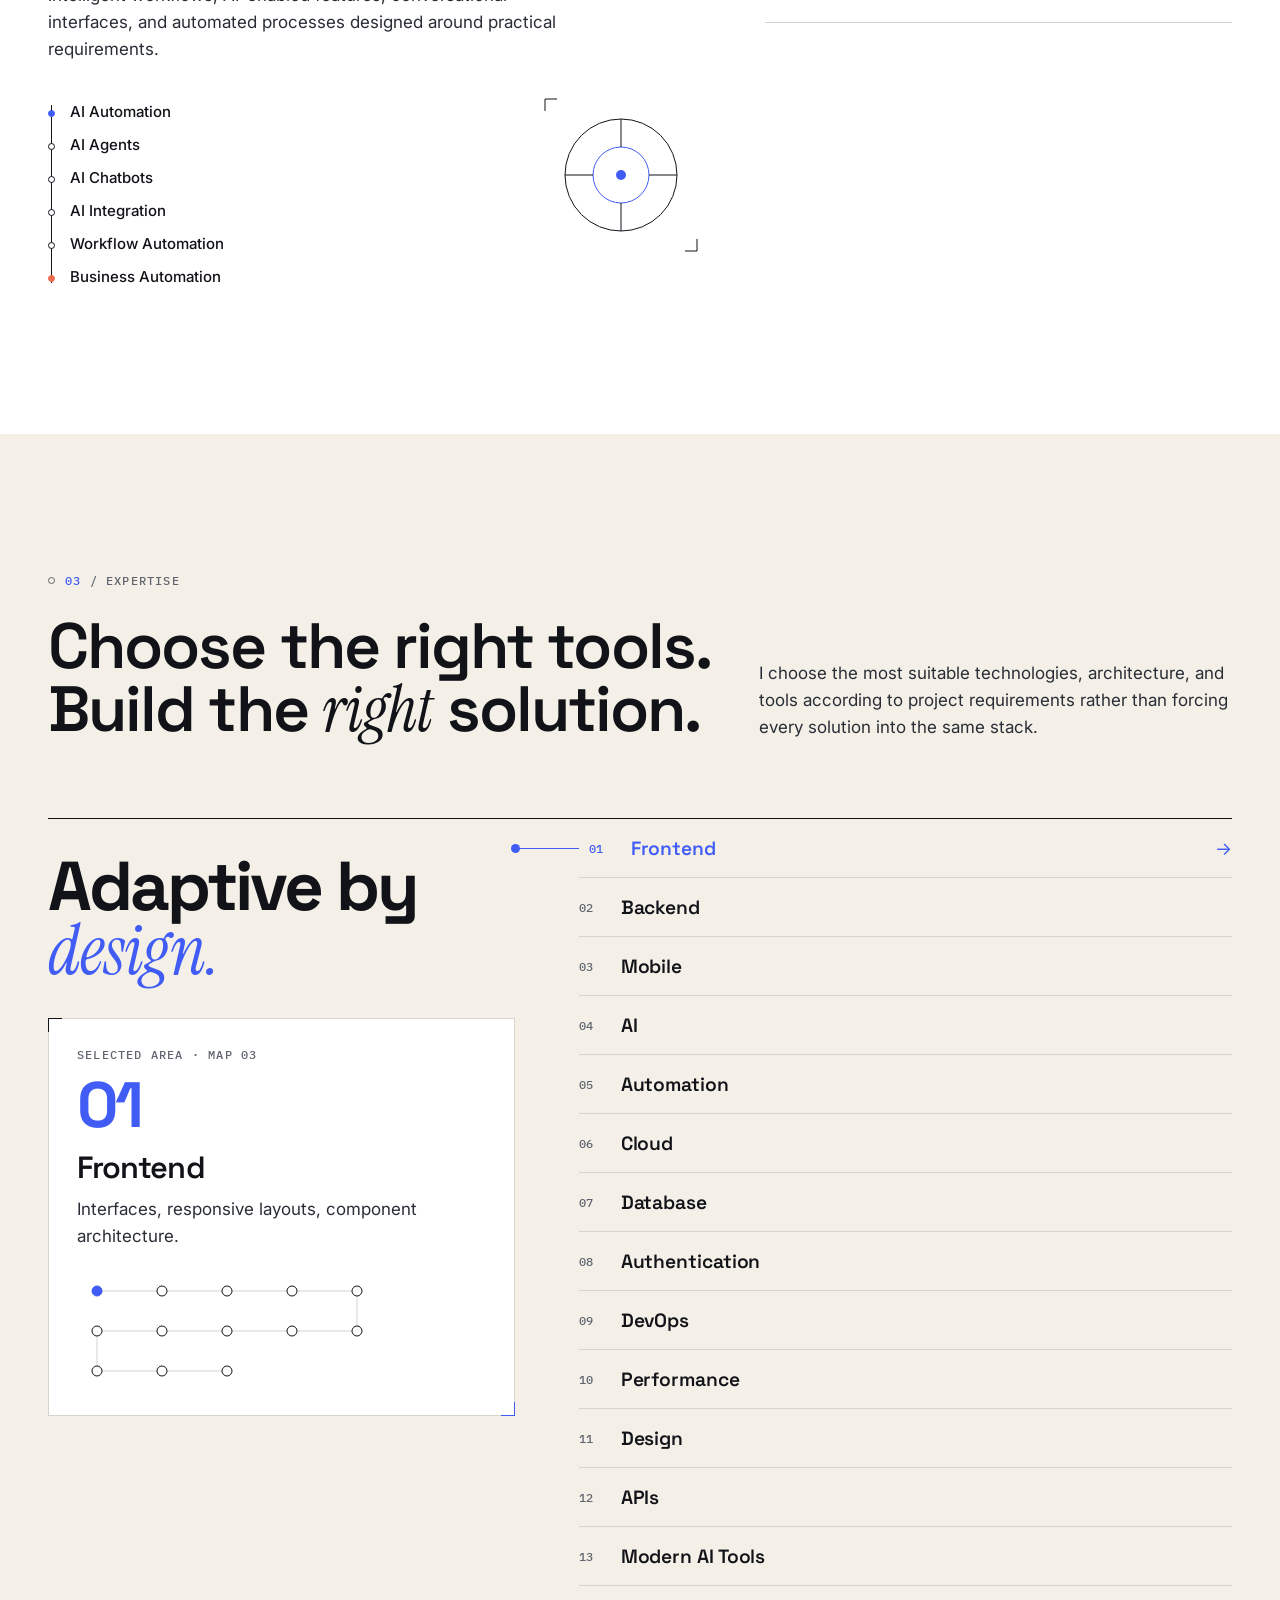
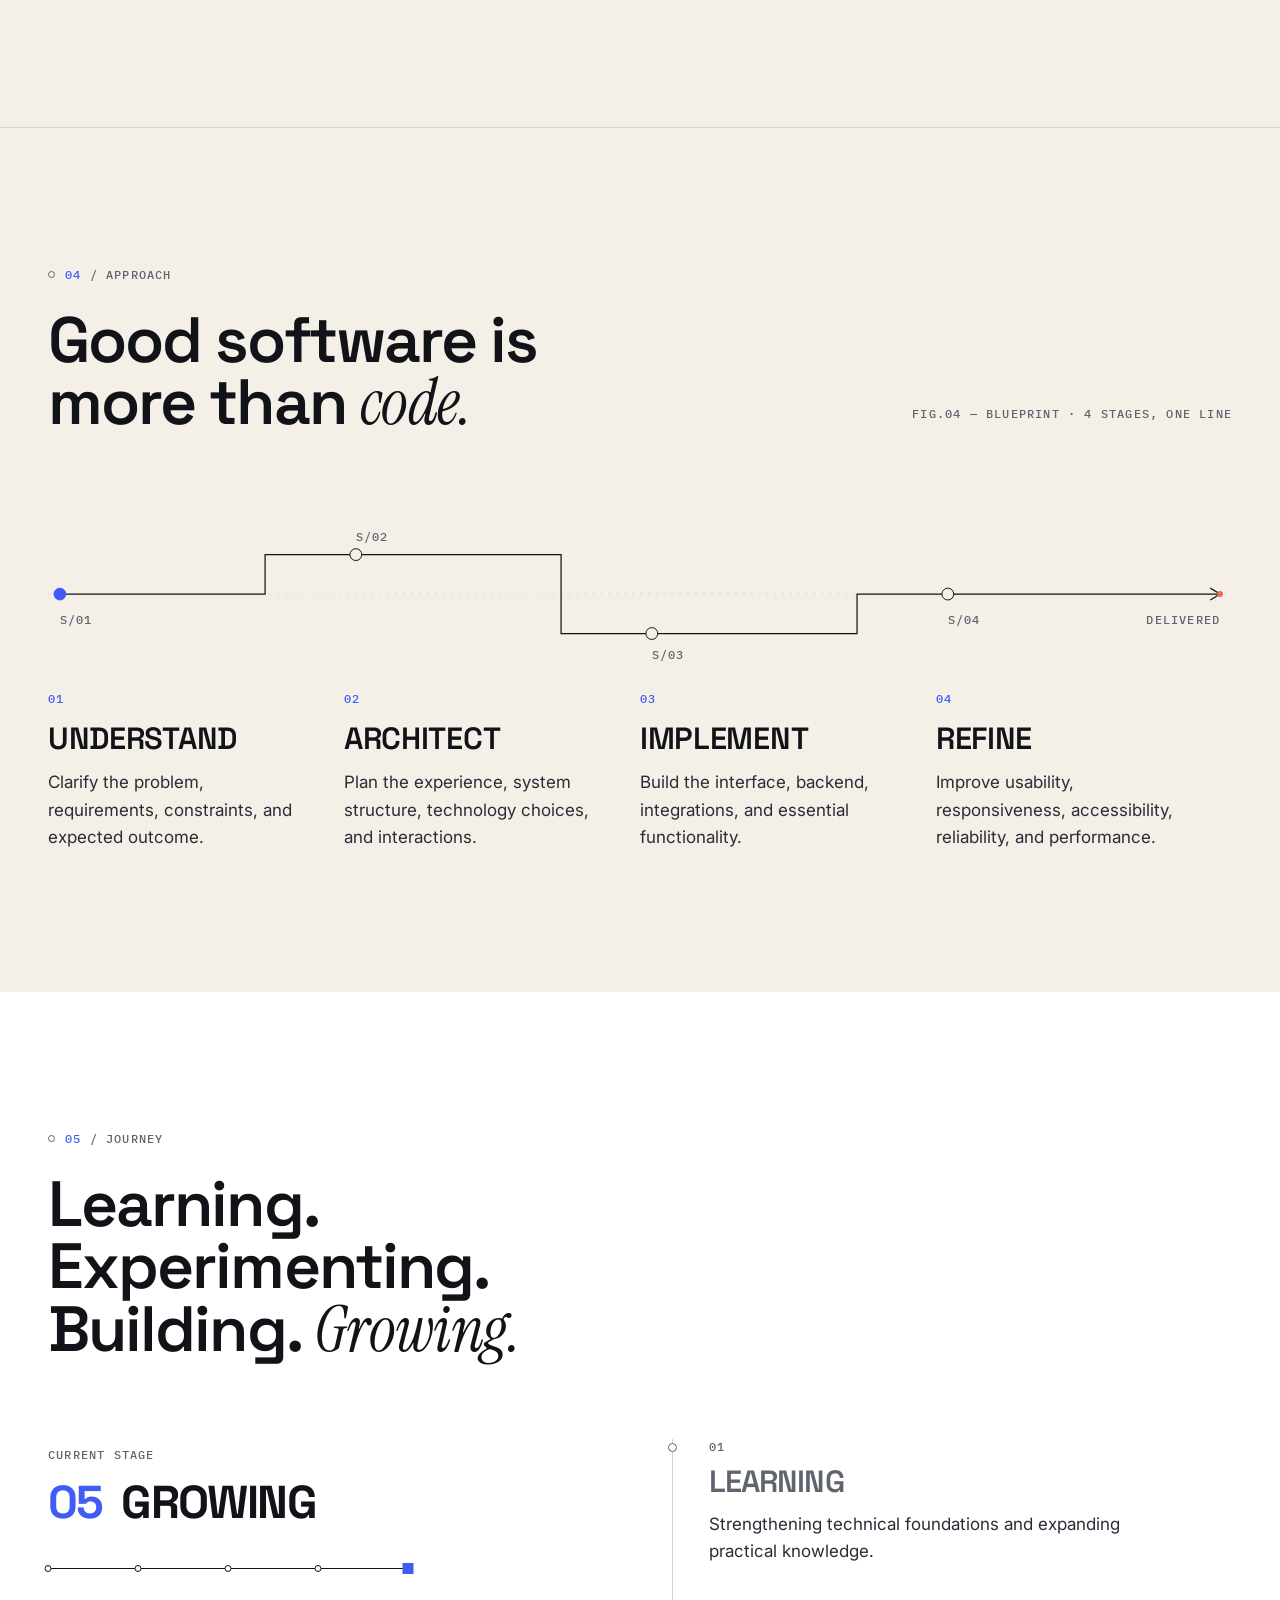
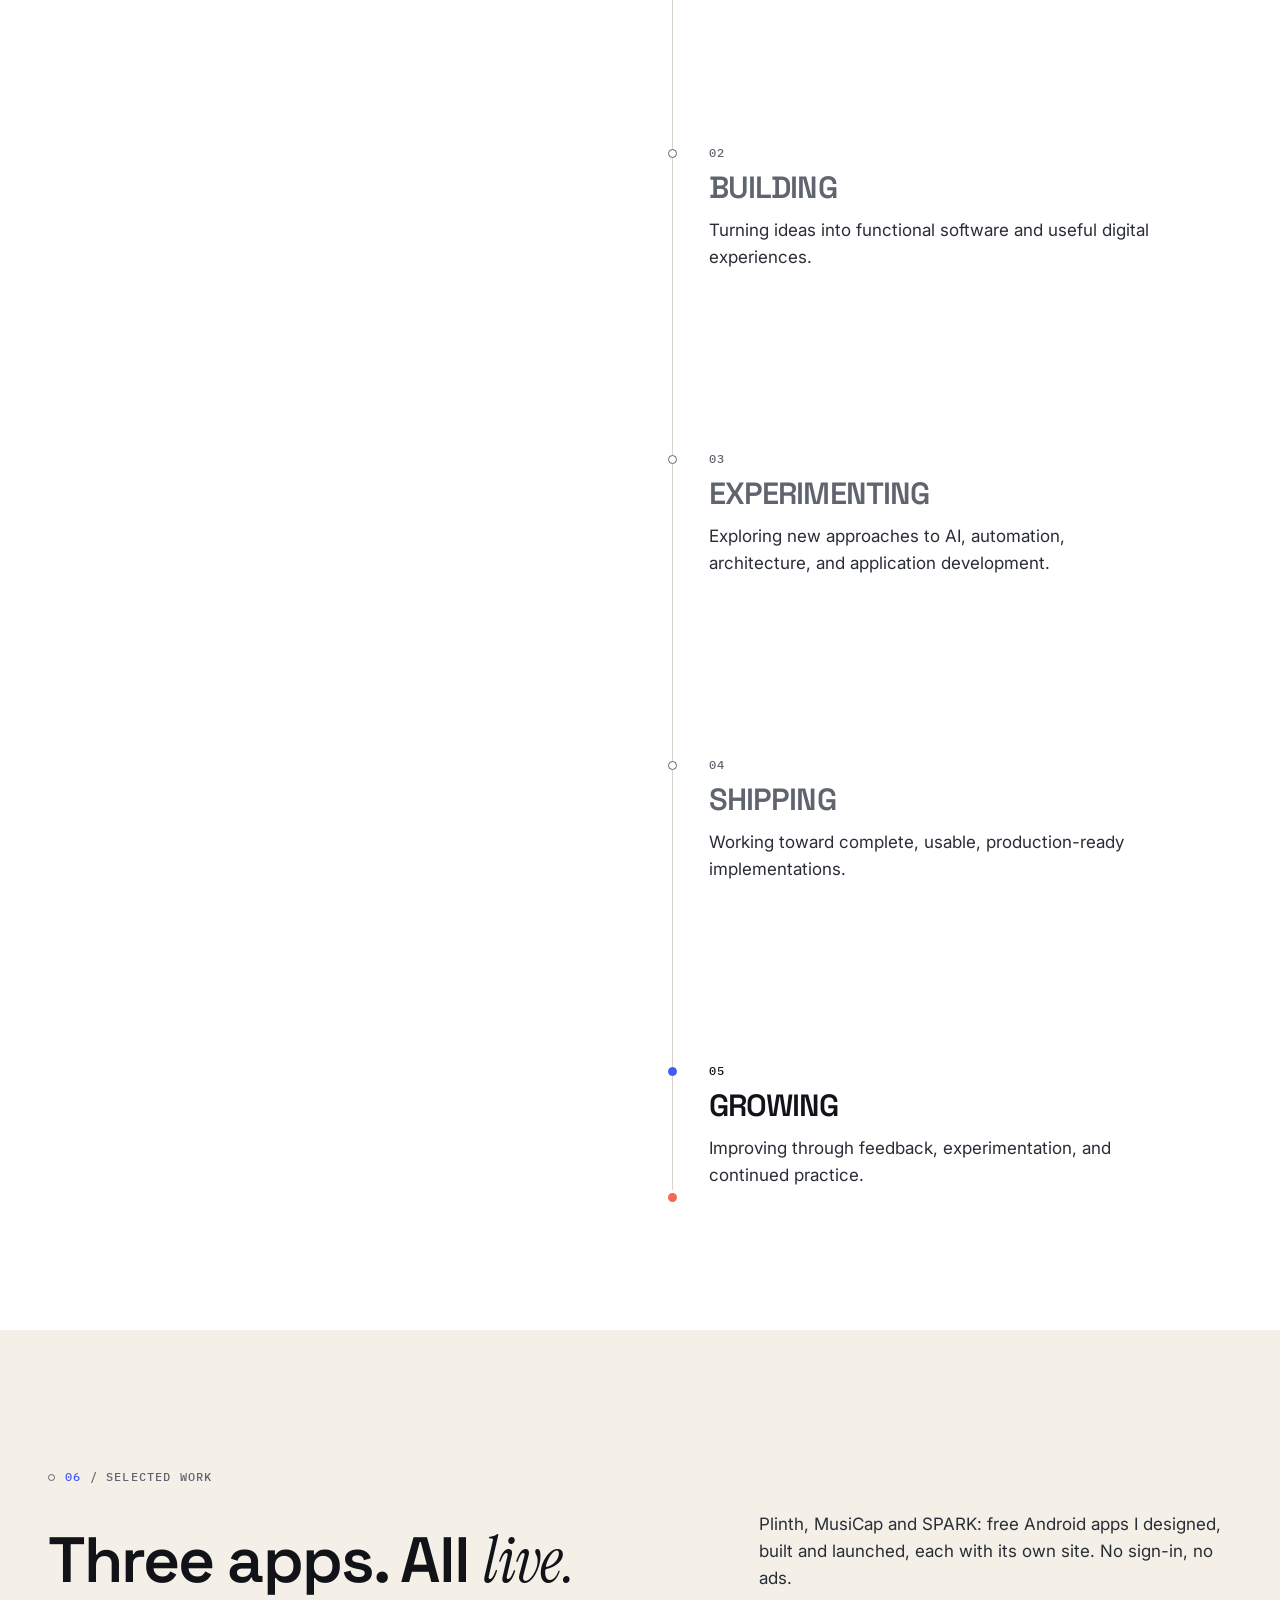
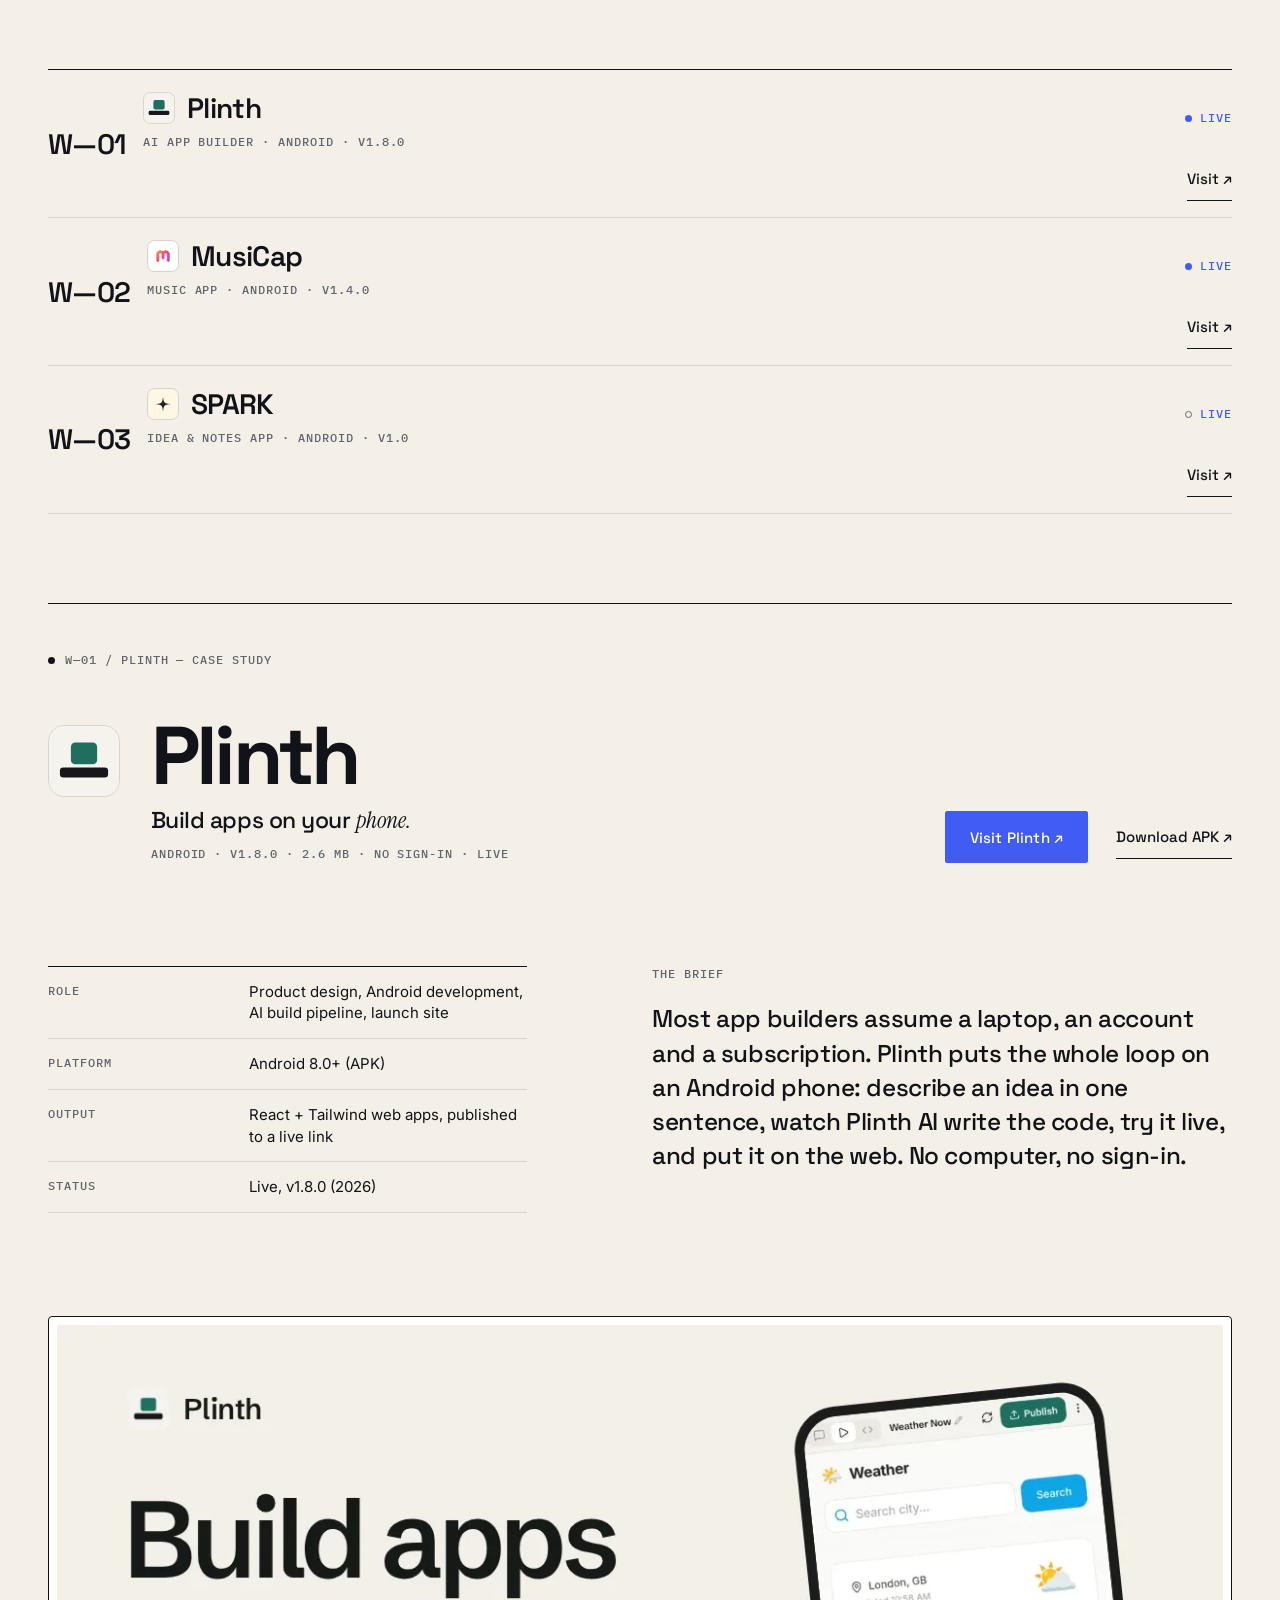
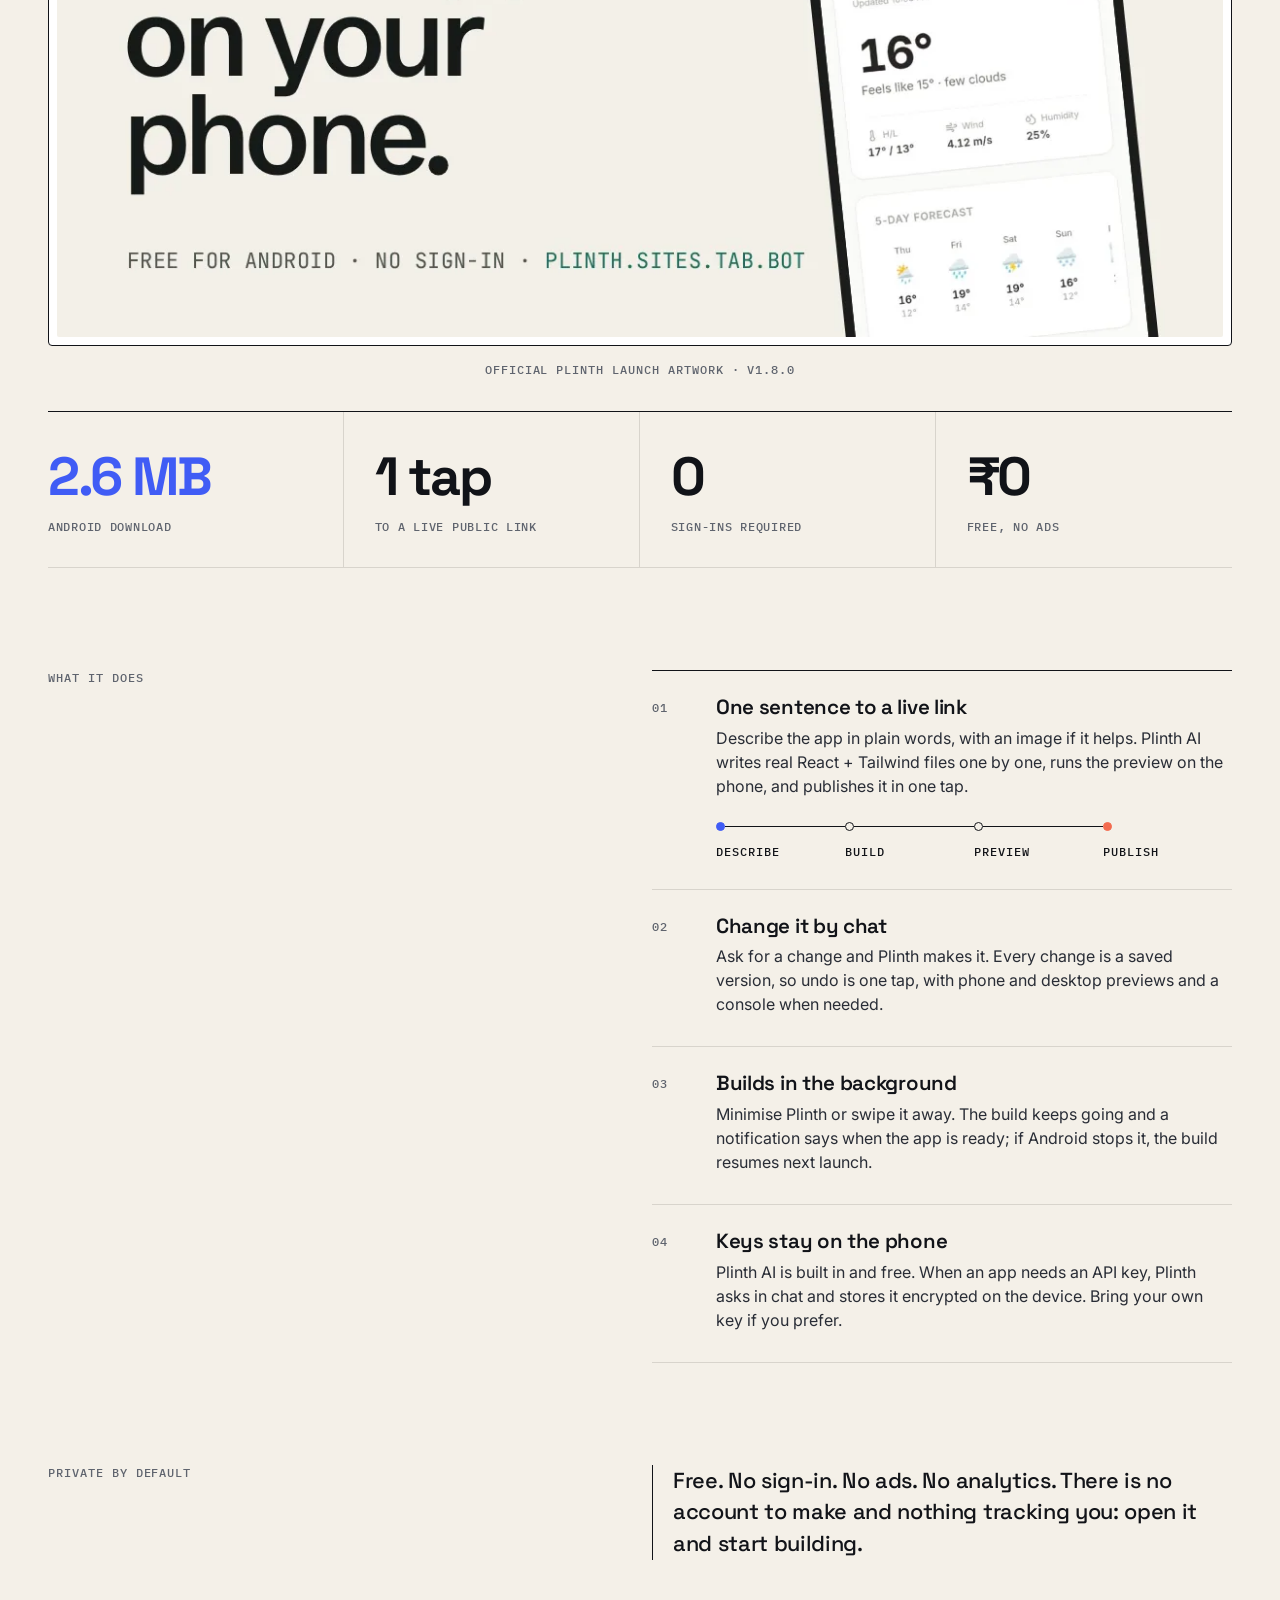
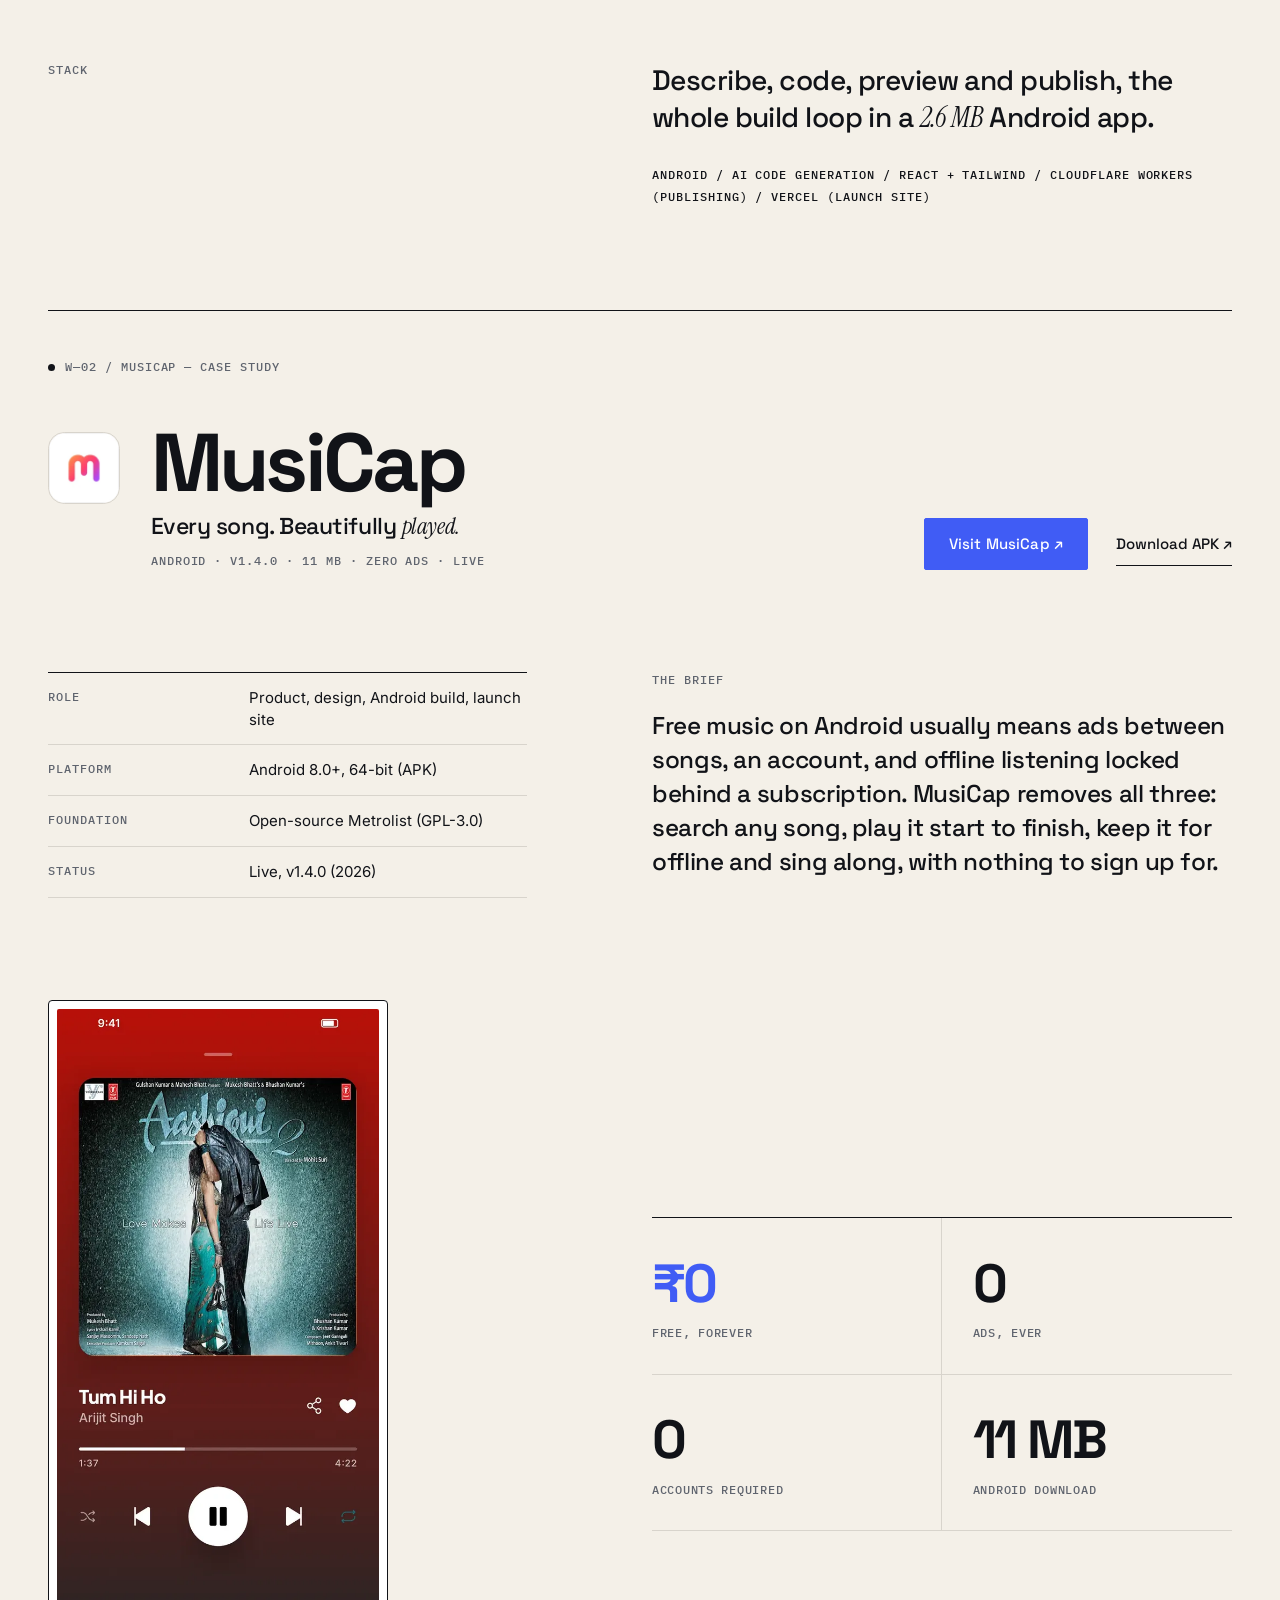
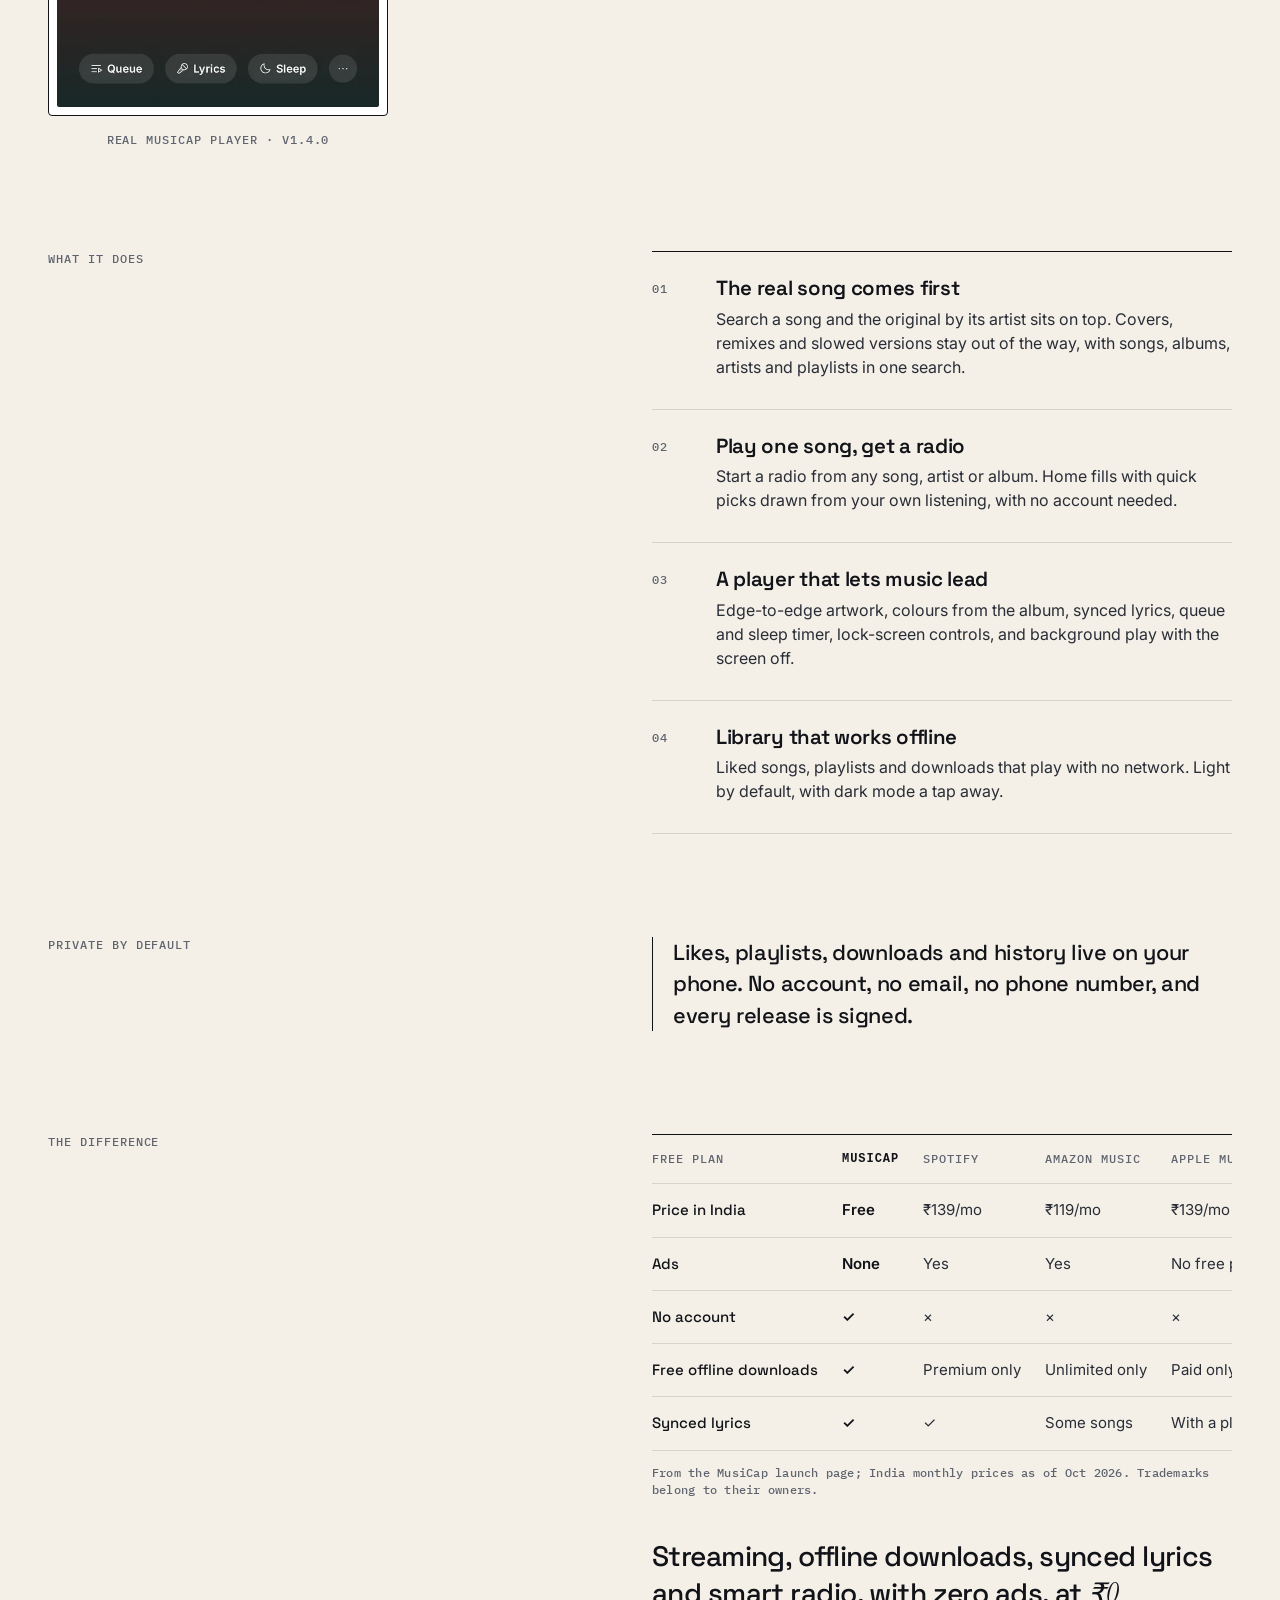
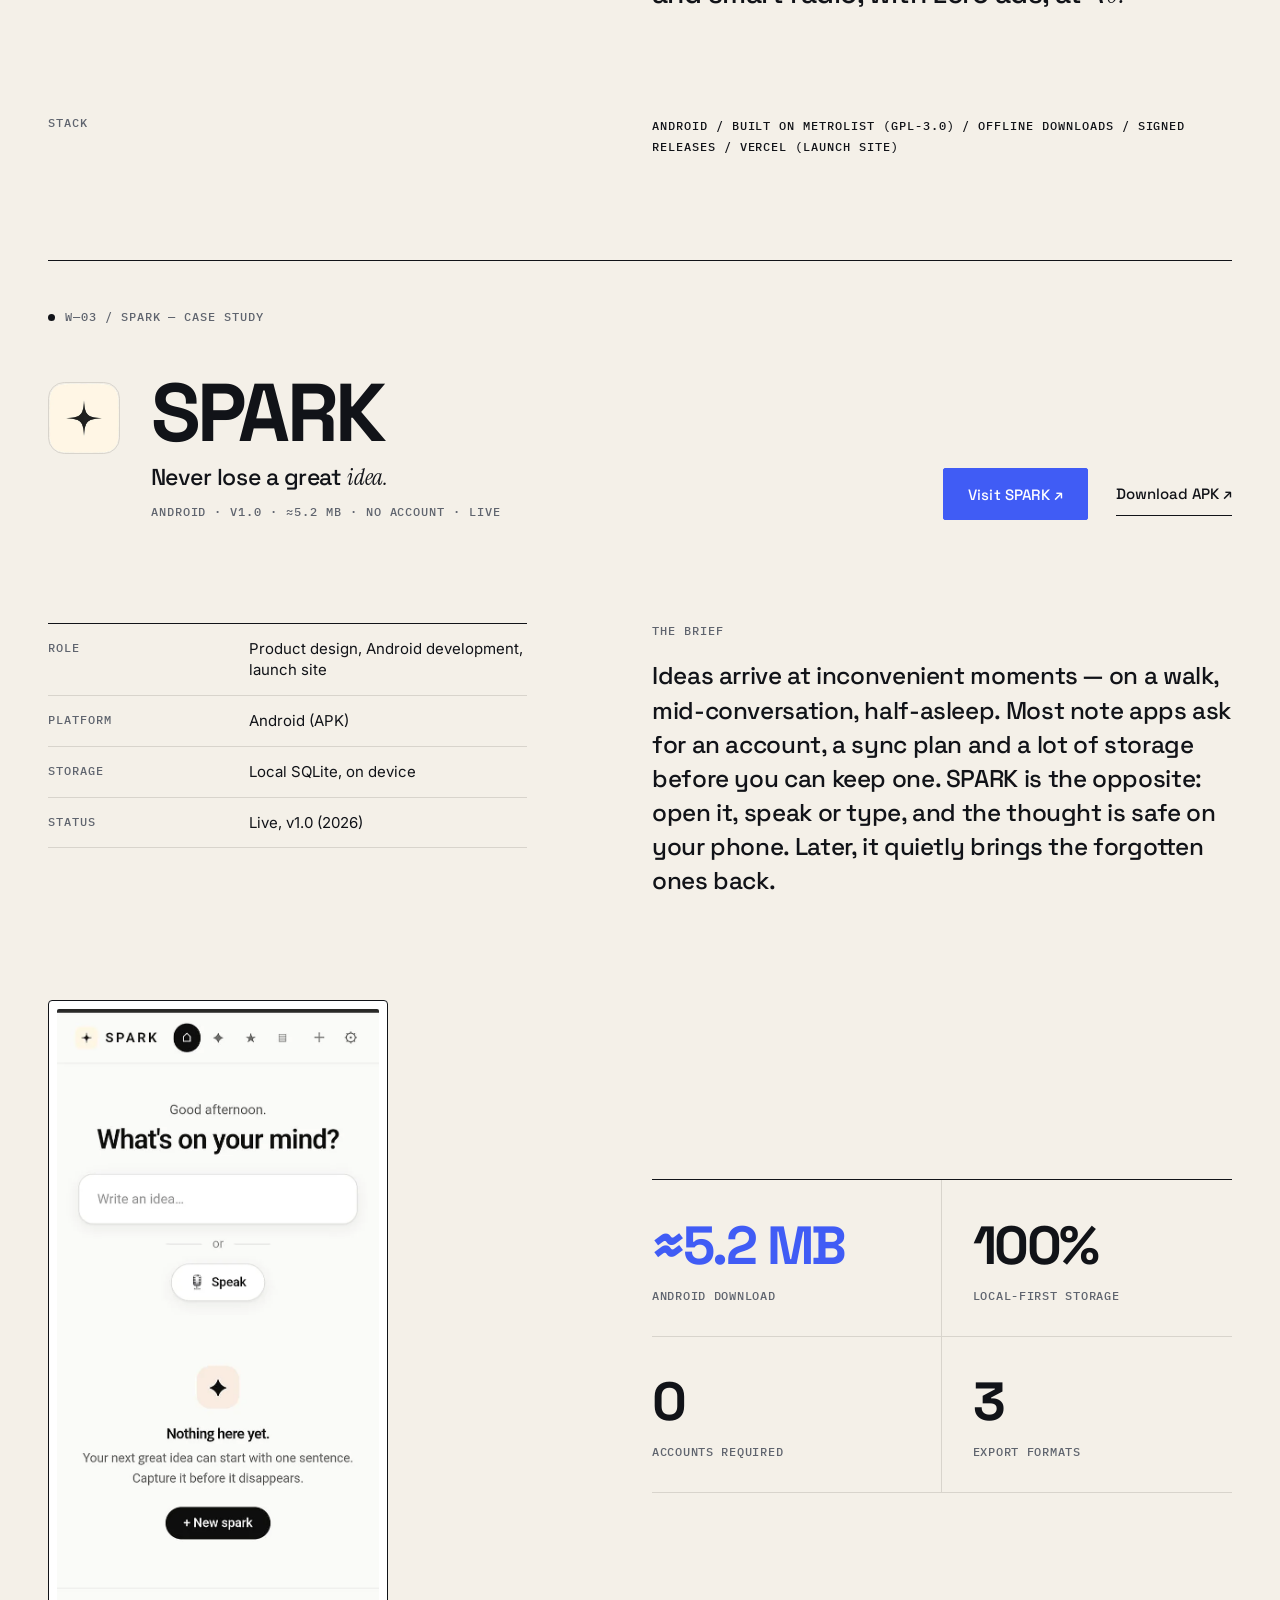
==== commit 588c1b6e: "Portfolio: Plinth W-01, MusiCap W-02, SPARK W-03, ClawHub profile; remove free-ai-api showcase" ====
--- a/portfolio/index.html
+++ b/portfolio/index.html
@@ -4,15 +4,17 @@
 <meta charset="utf-8" />
 <meta name="viewport" content="width=device-width, initial-scale=1" />
 <title>Virat Kumar — API Powered Developer &amp; AI Automation Engineer</title>
-<meta name="description" content="Virat Kumar builds AI-powered software, intelligent automation systems, scalable SaaS products, and high-performance digital experiences." />
+<meta name="description" content="Virat Kumar builds AI-powered software and automation. Maker of Plinth, MusiCap and SPARK, and publisher of AI agent skills on ClawHub." />
 <meta property="og:title" content="Virat Kumar — API Powered Developer &amp; AI Automation Engineer" />
-<meta property="og:description" content="Virat Kumar builds AI-powered software, intelligent automation systems, scalable SaaS products, and high-performance digital experiences." />
+<meta property="og:description" content="Virat Kumar builds AI-powered software and automation. Maker of Plinth, MusiCap and SPARK, and publisher of AI agent skills on ClawHub." />
 <meta property="og:type" content="website" />
 <link rel="preconnect" href="https://fonts.googleapis.com" />
 <link rel="preconnect" href="https://fonts.gstatic.com" crossorigin />
 <link rel="stylesheet" href="https://fonts.googleapis.com/css2?family=Space+Grotesk:wght@400;500;600;700&family=Instrument+Serif:ital@1&family=Inter:wght@400;500;600&family=IBM+Plex+Mono:wght@400;500&display=swap" />
 <script>document.documentElement.classList.add('js')</script>
-<script type="application/ld+json">{"@context":"https://schema.org","@type":"Person","name":"Virat Kumar","jobTitle":"API Powered Developer & AI Automation Engineer","email":"viratkumar87881@gmail.com","sameAs":["https://github.com/viratk-dev","https://www.threads.com/@iamviratt03"]}</script>
+<script type="application/ld+json">{"@context":"https://schema.org","@type":"Person","name":"Virat Kumar","jobTitle":"API Powered Developer & AI Automation Engineer","email":"viratkumar87881@gmail.com","sameAs":["https://github.com/viratk-dev","https://clawhub.ai/viratk-dev","https://www.threads.com/@iamviratt03"]}</script>
+<script type="application/ld+json">{"@context":"https://schema.org","@type":"SoftwareApplication","name":"Plinth","description":"An Android app that builds web apps from a plain-language description with Plinth AI, previews them live on the phone and publishes them to a link.","operatingSystem":"Android","applicationCategory":"DeveloperApplication","softwareVersion":"1.8.0","url":"https://plinthapp.vercel.app/","downloadUrl":"https://plinthapp.vercel.app/Plinth-v1.8.0.apk","offers":{"@type":"Offer","price":"0","priceCurrency":"INR"},"author":{"@type":"Person","name":"Virat Kumar"}}</script>
+<script type="application/ld+json">{"@context":"https://schema.org","@type":"SoftwareApplication","name":"MusiCap","description":"A free, ad-free music app for Android with offline downloads, synced lyrics and smart radio. No sign-up, no subscription.","operatingSystem":"Android","applicationCategory":"MultimediaApplication","softwareVersion":"1.4.0","url":"https://musicap.vercel.app/","downloadUrl":"https://musicap.vercel.app/MusiCap.apk","offers":{"@type":"Offer","price":"0","priceCurrency":"INR"},"author":{"@type":"Person","name":"Virat Kumar"}}</script>
 <script type="application/ld+json">{"@context":"https://schema.org","@type":"SoftwareApplication","name":"SPARK","description":"A local-first Android app that captures ideas by text or voice, keeps them private on the device, and brings the forgotten ones back when they matter.","operatingSystem":"Android","applicationCategory":"ProductivityApplication","softwareVersion":"1.0","image":"spark-icon.png","url":"https://spark-download.vercel.app/","downloadUrl":"https://spark-download.vercel.app/SPARK.apk","offers":{"@type":"Offer","price":"0","priceCurrency":"USD"},"author":{"@type":"Person","name":"Virat Kumar"}}</script>
 <style>
 :root{--ink:#111318;--porc:#F4F0E8;--white:#fff;--cobalt:#405CF5;--graph:#292D36;--slate:#8D929D;--slate-d:#5F646E;--line:#D8D4CC;--coral:#F36B4F;--grey:#E9E6DE;
@@ -375,6 +377,27 @@
   .x-sp__stages li::after{left:4px;right:auto;top:12px;bottom:-19px;width:1px;height:auto}
 }
 @media(max-width:400px){.x-sp__id{gap:16px}.x-sp__stats dt{font-size:1.7rem}.x-sp__stats div{padding-right:10px}.x-sp__stats div:nth-child(even){padding-left:12px}}
+/* work index + wide visual + clawhub */
+.x-wk__idx{margin:0}
+.x-sp--first{margin-top:clamp(56px,7vw,96px)}
+.x-sp__vis--wide .x-sp__fig{grid-column:1/-1;max-width:none}
+.x-sp__vis--wide .x-sp__stats{grid-column:1/-1}
+@media(min-width:901px){.x-sp__vis--wide .x-sp__stats{grid-template-columns:repeat(4,minmax(0,1fr))}.x-sp__vis--wide .x-sp__stats div{padding-left:clamp(16px,2.4vw,32px);border-right:1px solid var(--line)}.x-sp__vis--wide .x-sp__stats div:first-child{padding-left:0}.x-sp__vis--wide .x-sp__stats div:last-child{border-right:0}}
+.x-ch{display:grid;grid-template-columns:minmax(0,8fr) minmax(0,4fr);gap:32px clamp(32px,5vw,80px);align-items:end;margin:0 0 clamp(40px,5vw,64px);padding:clamp(28px,3.4vw,48px);border:1px solid var(--ink);background:var(--white);color:var(--ink);text-decoration:none;position:relative}
+.x-ch::before{content:"";position:absolute;top:-1px;left:-1px;width:14px;height:14px;border-top:1px solid var(--cobalt);border-left:1px solid var(--cobalt)}
+.x-ch__l,.x-ch__r{display:flex;flex-direction:column;min-width:0}
+.x-ch__k{color:var(--slate-d);margin-bottom:18px}
+.x-ch__nm{font:700 clamp(1.8rem,3.6vw,3.2rem)/1 var(--display);letter-spacing:-.04em;margin-bottom:16px;transition:color .25s var(--ease)}
+.x-ch__d{color:var(--graph);font-size:16px;line-height:1.55;max-width:52ch;margin-bottom:28px}
+.x-ch__v{align-self:flex-start;font:500 15px var(--display);border-bottom:1px solid currentColor;transition:color .2s var(--ease)}
+.x-ch__v i{display:inline-block;font-style:normal;transition:transform .25s var(--ease)}
+.x-ch__r{align-items:flex-end;text-align:right;border-left:1px solid var(--line);padding-left:clamp(24px,3vw,40px)}
+.x-ch__num{font:700 clamp(3.2rem,7vw,6.4rem)/.9 var(--display);letter-spacing:-.05em;color:var(--cobalt)}
+.x-ch__lbl{margin-top:14px;color:var(--ink)}
+.x-ch__sub{margin-top:6px;color:var(--slate-d)}
+.x-ch:hover .x-ch__nm,.x-ch:hover .x-ch__v,.x-ch:focus-visible .x-ch__v{color:var(--cobalt)}
+.x-ch:hover .x-ch__v i,.x-ch:focus-visible .x-ch__v i{transform:translate(3px,-3px)}
+@media(max-width:900px){.x-ch{grid-template-columns:minmax(0,1fr)}.x-ch__r{order:-1;align-items:flex-start;text-align:left;border-left:0;padding-left:0;border-bottom:1px solid var(--line);padding-bottom:24px}}
 /* current focus */
 .focus{background:var(--cobalt);color:var(--white);padding:clamp(88px,12vw,180px) 0}
 .focus .idx{color:var(--white)}
@@ -563,6 +586,7 @@
       <h3 class="x-else__lbl mono" id="else-h">Elsewhere / Follow the build</h3>
       <ul class="x-else__list" aria-labelledby="else-h">
         <li><a class="x-else__row" href="https://github.com/viratk-dev" target="_blank" rel="noopener"><span class="nm">GitHub</span><span class="d">Open-source tools &amp; experiments</span><span class="v">github.com/viratk-dev <i aria-hidden="true">↗</i></span></a></li>
+        <li><a class="x-else__row" href="https://clawhub.ai/viratk-dev" target="_blank" rel="noopener"><span class="nm">ClawHub</span><span class="d">AI agent skills · 2.3k+ downloads</span><span class="v">clawhub.ai/viratk-dev <i aria-hidden="true">↗</i></span></a></li>
         <li><a class="x-else__row" href="https://www.threads.com/@iamviratt03" target="_blank" rel="noopener"><span class="nm">Threads</span><span class="d">Notes on AI, automation &amp; building in public</span><span class="v">@iamviratt03 <i aria-hidden="true">↗</i></span></a></li>
       </ul>
     </div>
@@ -727,49 +751,154 @@
   <div class="wrap">
     <p class="idx rv"><span><b>06</b> / Selected Work</span></p>
     <div class="shead">
-      <h2 class="rv" id="wk-h">The next chapter is being <em class="s">built.</em></h2>
-      <p class="rv">SPARK is live. W—02 and W—03 are being built and will be showcased here.</p>
-    </div>
-    <div class="wk">
-      <div class="rv">
-        <ul class="wk__rows" aria-label="Project index">
-          <li class="x-wk__live"><span class="c">W—01</span><span class="x-wk__nm"><a href="#sp-h"><img src="spark-icon.webp" width="32" height="32" decoding="async" alt="" />SPARK</a><small class="mono">Android app · v1.0</small></span><span class="s mono">Live</span><a class="tlink x-wk__go" href="https://spark-download.vercel.app/" target="_blank" rel="noopener">Visit ↗</a></li>
-          <li><span class="c">W—02</span><span class="s mono">In development</span></li>
-          <li><span class="c">W—03</span><span class="s mono">Coming soon</span></li>
-        </ul>
-        <div class="wk__studies">
-          <figure>
-            <svg viewBox="0 0 120 120" aria-hidden="true"><path d="M20 100A80 80 0 0 1 100 20"/><path d="M40 100A60 60 0 0 1 100 40" class="c"/><path d="M60 100A40 40 0 0 1 100 60"/><path d="M20 100H100V20"/></svg>
-            <figcaption>Study — illustration, not a project</figcaption>
-          </figure>
-          <figure>
-            <svg viewBox="0 0 120 120" aria-hidden="true"><circle cx="30" cy="30" r="2.5"/><circle cx="60" cy="30" r="2.5"/><circle cx="90" cy="30" r="2.5"/><circle cx="30" cy="60" r="2.5"/><circle cx="90" cy="60" r="2.5"/><circle cx="30" cy="90" r="2.5"/><circle cx="60" cy="90" r="2.5"/><circle cx="90" cy="90" r="2.5"/><path d="M30 90L60 60L90 30" class="c"/><circle cx="60" cy="60" r="4" class="f"/></svg>
-            <figcaption>Study — illustration, not a project</figcaption>
-          </figure>
-        </div>
-      </div>
-      <figure class="wk__fig rv">
-        <svg viewBox="0 0 640 520" role="img" aria-label="Abstract cropped geometry marked Work in progress">
-          <defs><pattern id="wkg" width="40" height="40" patternUnits="userSpaceOnUse"><path class="g" d="M40 0H0V40"/></pattern></defs>
-          <rect width="640" height="520" fill="url(#wkg)"/>
-          <circle class="k" cx="500" cy="400" r="270"/>
-          <circle class="k" cx="500" cy="400" r="150"/>
-          <rect class="k" x="80" y="160" width="280" height="200"/>
-          <path class="k" d="M80 360L360 160M220 160V520"/>
-          <path class="c draw" pathLength="1" style="--len:1" d="M0 470C160 470 260 300 360 300S540 120 640 100"/>
-          <circle cx="360" cy="300" r="6" fill="#405CF5"/>
-          <circle cx="220" cy="260" r="5" fill="#fff" stroke="#111318"/>
-          <rect x="24" y="24" width="224" height="40" fill="#fff"/>
-          <circle cx="44" cy="44" r="5" fill="#F36B4F"/>
-          <text x="60" y="49">WORK IN PROGRESS</text>
-          <text class="sm" x="616" y="500" text-anchor="end">FIG.06 — CROPPED</text>
-        </svg>
-        <figcaption class="anno"><span>W—02 / W—03</span><span>Not yet public</span></figcaption>
-      </figure>
-    </div>
-    <article class="x-sp" aria-labelledby="sp-h">
+      <h2 class="rv" id="wk-h">Three apps. All <em class="s">live.</em></h2>
+      <p class="rv">Plinth, MusiCap and SPARK: free Android apps I designed, built and launched, each with its own site. No sign-in, no ads.</p>
+    </div>
+    <ul class="wk__rows x-wk__idx rv" aria-label="Project index">
+      <li class="x-wk__live"><span class="c">W—01</span><span class="x-wk__nm"><a href="#pl-h"><img src="plinth-icon.svg" width="32" height="32" decoding="async" alt="" />Plinth</a><small class="mono">AI app builder · Android · v1.8.0</small></span><span class="s mono">Live</span><a class="tlink x-wk__go" href="https://plinthapp.vercel.app/" target="_blank" rel="noopener">Visit ↗</a></li>
+      <li class="x-wk__live"><span class="c">W—02</span><span class="x-wk__nm"><a href="#mc-h"><img src="musicap-icon.webp" width="32" height="32" decoding="async" alt="" />MusiCap</a><small class="mono">Music app · Android · v1.4.0</small></span><span class="s mono">Live</span><a class="tlink x-wk__go" href="https://musicap.vercel.app/" target="_blank" rel="noopener">Visit ↗</a></li>
+      <li class="x-wk__live"><span class="c">W—03</span><span class="x-wk__nm"><a href="#sp-h"><img src="spark-icon.webp" width="32" height="32" decoding="async" alt="" />SPARK</a><small class="mono">Idea &amp; notes app · Android · v1.0</small></span><span class="s mono">Live</span><a class="tlink x-wk__go" href="https://spark-download.vercel.app/" target="_blank" rel="noopener">Visit ↗</a></li>
+    </ul>
+    <article class="x-sp x-sp--first" id="w-plinth" aria-labelledby="pl-h">
       <header class="x-sp__g x-sp__hd rv">
-        <p class="x-sp__kick mono"><span>W—01 / SPARK — Case study</span></p>
+        <p class="x-sp__kick mono"><span>W—01 / Plinth — Case study</span></p>
+        <div class="x-sp__id">
+          <img class="x-sp__icon" src="plinth-icon.svg" width="72" height="72" decoding="async" alt="Plinth app icon" />
+          <div>
+            <h3 class="x-sp__title" id="pl-h">Plinth</h3>
+            <p class="x-sp__tag">Build apps on your <em class="s">phone.</em></p>
+            <p class="x-sp__meta mono">Android · v1.8.0 · 2.6 MB · No sign-in · Live</p>
+          </div>
+        </div>
+        <div class="x-sp__acts">
+          <a class="btn" href="https://plinthapp.vercel.app/" target="_blank" rel="noopener">Visit Plinth ↗</a>
+          <a class="tlink" href="https://plinthapp.vercel.app/Plinth-v1.8.0.apk" target="_blank" rel="noopener">Download APK ↗</a>
+        </div>
+      </header>
+
+      <div class="x-sp__g rv">
+        <div class="x-sp__l">
+          <dl class="x-sp__facts" aria-label="Plinth project facts"><div><dt>Role</dt><dd>Product design, Android development, AI build pipeline, launch site</dd></div><div><dt>Platform</dt><dd>Android 8.0+ (APK)</dd></div><div><dt>Output</dt><dd>React + Tailwind web apps, published to a live link</dd></div><div><dt>Status</dt><dd>Live, v1.8.0 (2026)</dd></div></dl>
+        </div>
+        <div class="x-sp__r">
+          <p class="x-sp__lbl mono">The brief</p>
+          <p class="x-sp__brief">Most app builders assume a laptop, an account and a subscription. Plinth puts the whole loop on an Android phone: describe an idea in one sentence, watch Plinth AI write the code, try it live, and put it on the web. No computer, no sign-in.</p>
+        </div>
+      </div>
+
+      <div class="x-sp__g x-sp__vis x-sp__vis--wide rv">
+        <figure class="x-sp__fig">
+          <div class="x-sp__frame">
+            <img src="plinth-cover.webp" width="1200" height="630" loading="lazy" decoding="async" alt="Plinth launch artwork: the headline Build apps on your phone, beside a phone showing a Weather Now app built in Plinth with a Publish button." />
+          </div>
+          <figcaption>Official Plinth launch artwork · v1.8.0</figcaption>
+        </figure>
+        <dl class="x-sp__stats" aria-label="Plinth at a glance"><div><dt>2.6 MB</dt><dd>Android download</dd></div><div><dt>1 tap</dt><dd>To a live public link</dd></div><div><dt>0</dt><dd>Sign-ins required</dd></div><div><dt>₹0</dt><dd>Free, no ads</dd></div></dl>
+      </div>
+
+      <div class="x-sp__g rv">
+        <p class="x-sp__l x-sp__lbl mono" id="pl-caps">What it does</p>
+        <ol class="x-sp__r x-sp__caps" aria-labelledby="pl-caps">
+          <li><span class="n mono">01</span><h4>One sentence to a live link</h4><p>Describe the app in plain words, with an image if it helps. Plinth AI writes real React + Tailwind files one by one, runs the preview on the phone, and publishes it in one tap.</p><ol class="x-sp__stages" aria-label="Build flow, in order"><li>Describe</li><li>Build</li><li>Preview</li><li>Publish</li></ol></li>
+          <li><span class="n mono">02</span><h4>Change it by chat</h4><p>Ask for a change and Plinth makes it. Every change is a saved version, so undo is one tap, with phone and desktop previews and a console when needed.</p></li>
+          <li><span class="n mono">03</span><h4>Builds in the background</h4><p>Minimise Plinth or swipe it away. The build keeps going and a notification says when the app is ready; if Android stops it, the build resumes next launch.</p></li>
+          <li><span class="n mono">04</span><h4>Keys stay on the phone</h4><p>Plinth AI is built in and free. When an app needs an API key, Plinth asks in chat and stores it encrypted on the device. Bring your own key if you prefer.</p></li>
+        </ol>
+      </div>
+
+      <div class="x-sp__g rv">
+        <p class="x-sp__l x-sp__lbl mono">Private by default</p>
+        <p class="x-sp__r x-sp__priv">Free. No sign-in. No ads. No analytics. There is no account to make and nothing tracking you: open it and start building.</p>
+      </div>
+
+      <div class="x-sp__g rv">
+        <p class="x-sp__l x-sp__lbl mono">Stack</p>
+        <div class="x-sp__r">
+          <p class="x-sp__pull">Describe, code, preview and publish, the whole build loop in a <em class="s">2.6 MB</em> Android app.</p>
+          <p class="x-sp__stack mono" style="margin-top:28px">Android / AI code generation / React + Tailwind / Cloudflare Workers (publishing) / Vercel (launch site)</p>
+        </div>
+      </div>
+    </article>
+    <article class="x-sp" id="w-musicap" aria-labelledby="mc-h">
+      <header class="x-sp__g x-sp__hd rv">
+        <p class="x-sp__kick mono"><span>W—02 / MusiCap — Case study</span></p>
+        <div class="x-sp__id">
+          <img class="x-sp__icon" src="musicap-icon.webp" width="72" height="72" decoding="async" alt="MusiCap app icon" />
+          <div>
+            <h3 class="x-sp__title" id="mc-h">MusiCap</h3>
+            <p class="x-sp__tag">Every song. Beautifully <em class="s">played.</em></p>
+            <p class="x-sp__meta mono">Android · v1.4.0 · 11 MB · Zero ads · Live</p>
+          </div>
+        </div>
+        <div class="x-sp__acts">
+          <a class="btn" href="https://musicap.vercel.app/" target="_blank" rel="noopener">Visit MusiCap ↗</a>
+          <a class="tlink" href="https://musicap.vercel.app/MusiCap.apk" target="_blank" rel="noopener">Download APK ↗</a>
+        </div>
+      </header>
+
+      <div class="x-sp__g rv">
+        <div class="x-sp__l">
+          <dl class="x-sp__facts" aria-label="MusiCap project facts"><div><dt>Role</dt><dd>Product, design, Android build, launch site</dd></div><div><dt>Platform</dt><dd>Android 8.0+, 64-bit (APK)</dd></div><div><dt>Foundation</dt><dd>Open-source Metrolist (GPL-3.0)</dd></div><div><dt>Status</dt><dd>Live, v1.4.0 (2026)</dd></div></dl>
+        </div>
+        <div class="x-sp__r">
+          <p class="x-sp__lbl mono">The brief</p>
+          <p class="x-sp__brief">Free music on Android usually means ads between songs, an account, and offline listening locked behind a subscription. MusiCap removes all three: search any song, play it start to finish, keep it for offline and sing along, with nothing to sign up for.</p>
+        </div>
+      </div>
+
+      <div class="x-sp__g x-sp__vis rv">
+        <figure class="x-sp__l x-sp__fig">
+          <div class="x-sp__frame">
+            <img src="musicap-player.webp" width="600" height="1300" loading="lazy" decoding="async" alt="MusiCap now playing screen with large album artwork, colours taken from the album, and playback controls." />
+          </div>
+          <figcaption>Real MusiCap player · v1.4.0</figcaption>
+        </figure>
+        <dl class="x-sp__r x-sp__stats" aria-label="MusiCap at a glance"><div><dt>₹0</dt><dd>Free, forever</dd></div><div><dt>0</dt><dd>Ads, ever</dd></div><div><dt>0</dt><dd>Accounts required</dd></div><div><dt>11 MB</dt><dd>Android download</dd></div></dl>
+      </div>
+
+      <div class="x-sp__g rv">
+        <p class="x-sp__l x-sp__lbl mono" id="mc-caps">What it does</p>
+        <ol class="x-sp__r x-sp__caps" aria-labelledby="mc-caps">
+          <li><span class="n mono">01</span><h4>The real song comes first</h4><p>Search a song and the original by its artist sits on top. Covers, remixes and slowed versions stay out of the way, with songs, albums, artists and playlists in one search.</p></li>
+          <li><span class="n mono">02</span><h4>Play one song, get a radio</h4><p>Start a radio from any song, artist or album. Home fills with quick picks drawn from your own listening, with no account needed.</p></li>
+          <li><span class="n mono">03</span><h4>A player that lets music lead</h4><p>Edge-to-edge artwork, colours from the album, synced lyrics, queue and sleep timer, lock-screen controls, and background play with the screen off.</p></li>
+          <li><span class="n mono">04</span><h4>Library that works offline</h4><p>Liked songs, playlists and downloads that play with no network. Light by default, with dark mode a tap away.</p></li>
+        </ol>
+      </div>
+
+      <div class="x-sp__g rv">
+        <p class="x-sp__l x-sp__lbl mono">Private by default</p>
+        <p class="x-sp__r x-sp__priv">Likes, playlists, downloads and history live on your phone. No account, no email, no phone number, and every release is signed.</p>
+      </div>
+
+      <div class="x-sp__g rv">
+        <p class="x-sp__l x-sp__lbl mono" id="mc-cmp">The difference</p>
+        <div class="x-sp__r">
+          <div class="x-sp__cmpw" role="region" aria-labelledby="mc-cmp" tabindex="0">
+            <table class="x-sp__cmp">
+              <thead><tr><th scope="col">Free plan</th><th scope="col" class="is-us">MusiCap</th><th scope="col">Spotify</th><th scope="col">Amazon Music</th><th scope="col">Apple Music</th></tr></thead>
+              <tbody>
+                <tr><th scope="row">Price in India</th><td class="is-us">Free</td><td>₹139/mo</td><td>₹119/mo</td><td>₹139/mo</td></tr>
+                <tr><th scope="row">Ads</th><td class="is-us">None</td><td>Yes</td><td>Yes</td><td>No free plan</td></tr>
+                <tr><th scope="row">No account</th><td class="is-us"><span role="img" aria-label="Yes">✓</span></td><td><span role="img" aria-label="No">×</span></td><td><span role="img" aria-label="No">×</span></td><td><span role="img" aria-label="No">×</span></td></tr>
+                <tr><th scope="row">Free offline downloads</th><td class="is-us"><span role="img" aria-label="Yes">✓</span></td><td>Premium only</td><td>Unlimited only</td><td>Paid only</td></tr>
+                <tr><th scope="row">Synced lyrics</th><td class="is-us"><span role="img" aria-label="Yes">✓</span></td><td><span role="img" aria-label="Yes">✓</span></td><td>Some songs</td><td>With a plan</td></tr>
+              </tbody>
+            </table>
+          </div>
+          <p class="x-sp__src mono">From the MusiCap launch page; India monthly prices as of Oct 2026. Trademarks belong to their owners.</p>
+          <p class="x-sp__pull">Streaming, offline downloads, synced lyrics and smart radio, with zero ads, at <em class="s">₹0.</em></p>
+        </div>
+      </div>
+
+      <div class="x-sp__g rv">
+        <p class="x-sp__l x-sp__lbl mono">Stack</p>
+        <p class="x-sp__r x-sp__stack mono">Android / Built on Metrolist (GPL-3.0) / Offline downloads / Signed releases / Vercel (launch site)</p>
+      </div>
+    </article>
+    <article class="x-sp" id="w-spark" aria-labelledby="sp-h">
+      <header class="x-sp__g x-sp__hd rv">
+        <p class="x-sp__kick mono"><span>W—03 / SPARK — Case study</span></p>
         <div class="x-sp__id">
           <img class="x-sp__icon" src="spark-icon.webp" width="72" height="72" decoding="async" alt="SPARK app icon" />
           <div>
@@ -862,18 +991,25 @@
     </article>
     <div class="x-os rv">
       <div class="x-os__head">
-        <h3 class="idx" id="os-h">Open Source / On GitHub</h3>
-        <p>Public work, shared as I build.</p>
-      </div>
+        <h3 class="idx" id="os-h">Skills &amp; Open Source</h3>
+        <p>Published work, used by other builders.</p>
+      </div>
+      <a class="x-ch" href="https://clawhub.ai/viratk-dev" target="_blank" rel="noopener">
+        <span class="x-ch__l">
+          <span class="x-ch__k mono">ClawHub · @viratk-dev</span>
+          <span class="x-ch__nm">AI skills for OpenClaw agents.</span>
+          <span class="x-ch__d">I publish practical skills on ClawHub, the skill registry for OpenClaw agents, from model troubleshooting and live model data to a complete design system.</span>
+          <span class="x-ch__v">View ClawHub profile <i aria-hidden="true">↗</i></span>
+        </span>
+        <span class="x-ch__r">
+          <span class="x-ch__num">2.3k+</span>
+          <span class="x-ch__lbl mono">Total downloads</span>
+          <span class="x-ch__sub mono">4 skills published</span>
+        </span>
+      </a>
       <ul class="x-os__list" aria-labelledby="os-h">
-        <li><a class="x-os__row" href="https://github.com/viratk-dev/free-ai-api-directory" target="_blank" rel="noopener">
+        <li><a class="x-os__row" href="https://github.com/viratk-dev/virat-design" target="_blank" rel="noopener">
           <span class="n mono">OS—01</span>
-          <span class="nm">free-ai-api-directory</span>
-          <span class="d">A curated directory of 100+ verified free AI APIs — permanent free tiers, signup credits and BYOK routers.</span>
-          <span class="e"><span class="t mono">HTML · Directory</span><span class="v">View repo <i aria-hidden="true">↗</i></span></span>
-        </a></li>
-        <li><a class="x-os__row" href="https://github.com/viratk-dev/virat-design" target="_blank" rel="noopener">
-          <span class="n mono">OS—02</span>
           <span class="nm">virat-design</span>
           <span class="d">A premium minimal design skill for AI agents — posts, decks, posters, thumbnails and banners.</span>
           <span class="e"><span class="t mono">Design System · Skill</span><span class="v">View repo <i aria-hidden="true">↗</i></span></span>
@@ -915,7 +1051,7 @@
       <li><h3 style="font-size:inherit;margin:0"><button class="fq__q" type="button" aria-expanded="false" aria-controls="fa4" id="fq4"><span class="n">Q/04</span>How do you choose the right technology?<span class="pl" aria-hidden="true"></span></button></h3>
         <div class="fq__a" id="fa4" role="region" aria-labelledby="fq4"><p>By starting from the requirements: the problem, constraints and expected outcome decide the stack, not habit.</p></div></li>
       <li><h3 style="font-size:inherit;margin:0"><button class="fq__q" type="button" aria-expanded="false" aria-controls="fa5" id="fq5"><span class="n">Q/05</span>How can I discuss a project with you?<span class="pl" aria-hidden="true"></span></button></h3>
-        <div class="fq__a" id="fa5" role="region" aria-labelledby="fq5"><p>Email <a href="mailto:viratkumar87881@gmail.com">viratkumar87881@gmail.com</a>, message on WhatsApp at <a href="https://wa.me/919296933126" target="_blank" rel="noopener">+91 9296933126</a>, or use the <a href="#contact">contact form</a>. You can also follow my work on GitHub (<a href="https://github.com/viratk-dev" target="_blank" rel="noopener">github.com/viratk-dev</a>) and Threads (<a href="https://www.threads.com/@iamviratt03" target="_blank" rel="noopener">@iamviratt03</a>).</p></div></li>
+        <div class="fq__a" id="fa5" role="region" aria-labelledby="fq5"><p>Email <a href="mailto:viratkumar87881@gmail.com">viratkumar87881@gmail.com</a>, message on WhatsApp at <a href="https://wa.me/919296933126" target="_blank" rel="noopener">+91 9296933126</a>, or use the <a href="#contact">contact form</a>. You can also follow my work on GitHub (<a href="https://github.com/viratk-dev" target="_blank" rel="noopener">github.com/viratk-dev</a>), ClawHub (<a href="https://clawhub.ai/viratk-dev" target="_blank" rel="noopener">clawhub.ai/viratk-dev</a>) and Threads (<a href="https://www.threads.com/@iamviratt03" target="_blank" rel="noopener">@iamviratt03</a>).</p></div></li>
     </ul>
   </div>
 </section>
@@ -955,6 +1091,10 @@
           <a href="https://github.com/viratk-dev" target="_blank" rel="noopener">github.com/viratk-dev ↗</a>
         </div>
         <div class="ch">
+          <span class="mono">ClawHub</span>
+          <a href="https://clawhub.ai/viratk-dev" target="_blank" rel="noopener">clawhub.ai/viratk-dev ↗</a>
+        </div>
+        <div class="ch">
           <span class="mono">Threads</span>
           <a href="https://www.threads.com/@iamviratt03" target="_blank" rel="noopener">@iamviratt03 ↗</a>
         </div>
@@ -976,6 +1116,7 @@
         <li><a href="mailto:viratkumar87881@gmail.com">viratkumar87881@gmail.com</a></li>
         <li><a href="https://wa.me/919296933126" target="_blank" rel="noopener">WhatsApp +91 9296933126 ↗</a></li>
         <li><a href="https://github.com/viratk-dev" target="_blank" rel="noopener">GitHub ↗</a></li>
+        <li><a href="https://clawhub.ai/viratk-dev" target="_blank" rel="noopener">ClawHub ↗</a></li>
         <li><a href="https://www.threads.com/@iamviratt03" target="_blank" rel="noopener">Threads ↗</a></li>
       </ul>
       <div class="foot__end">
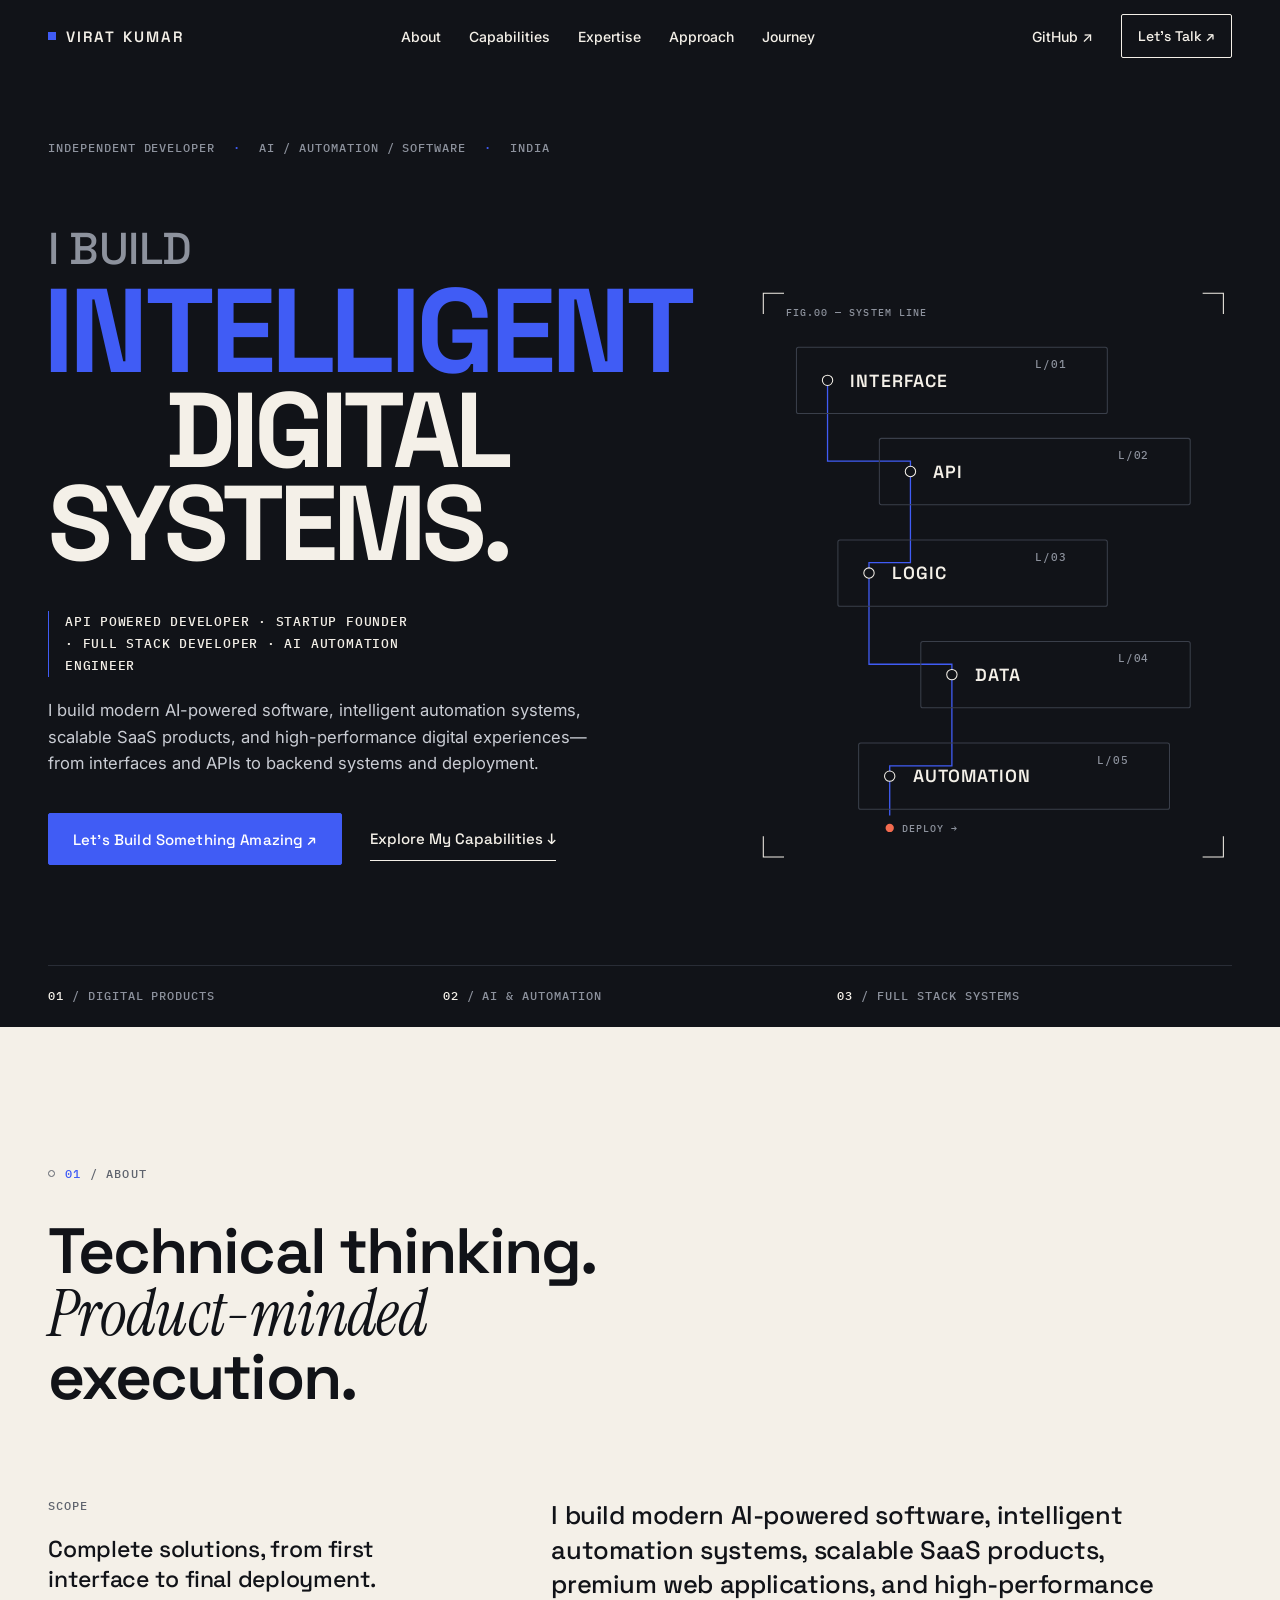
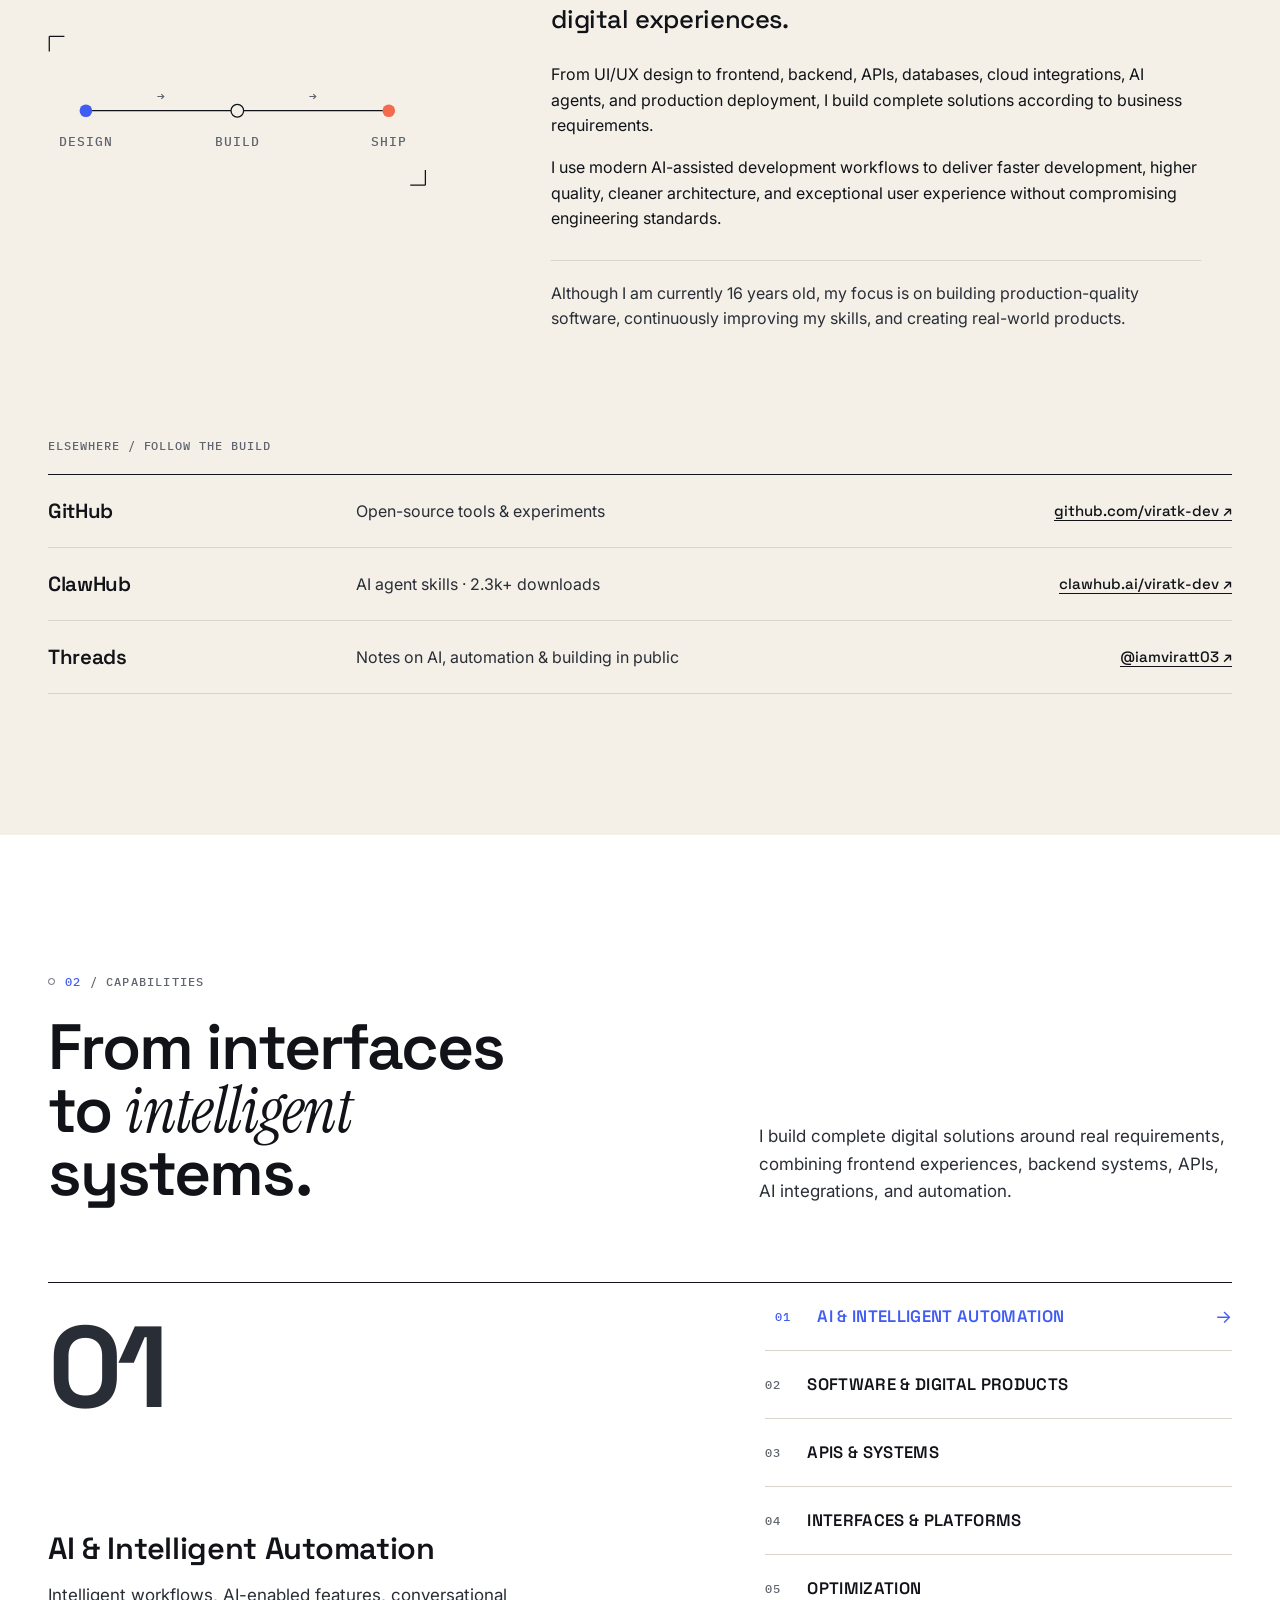
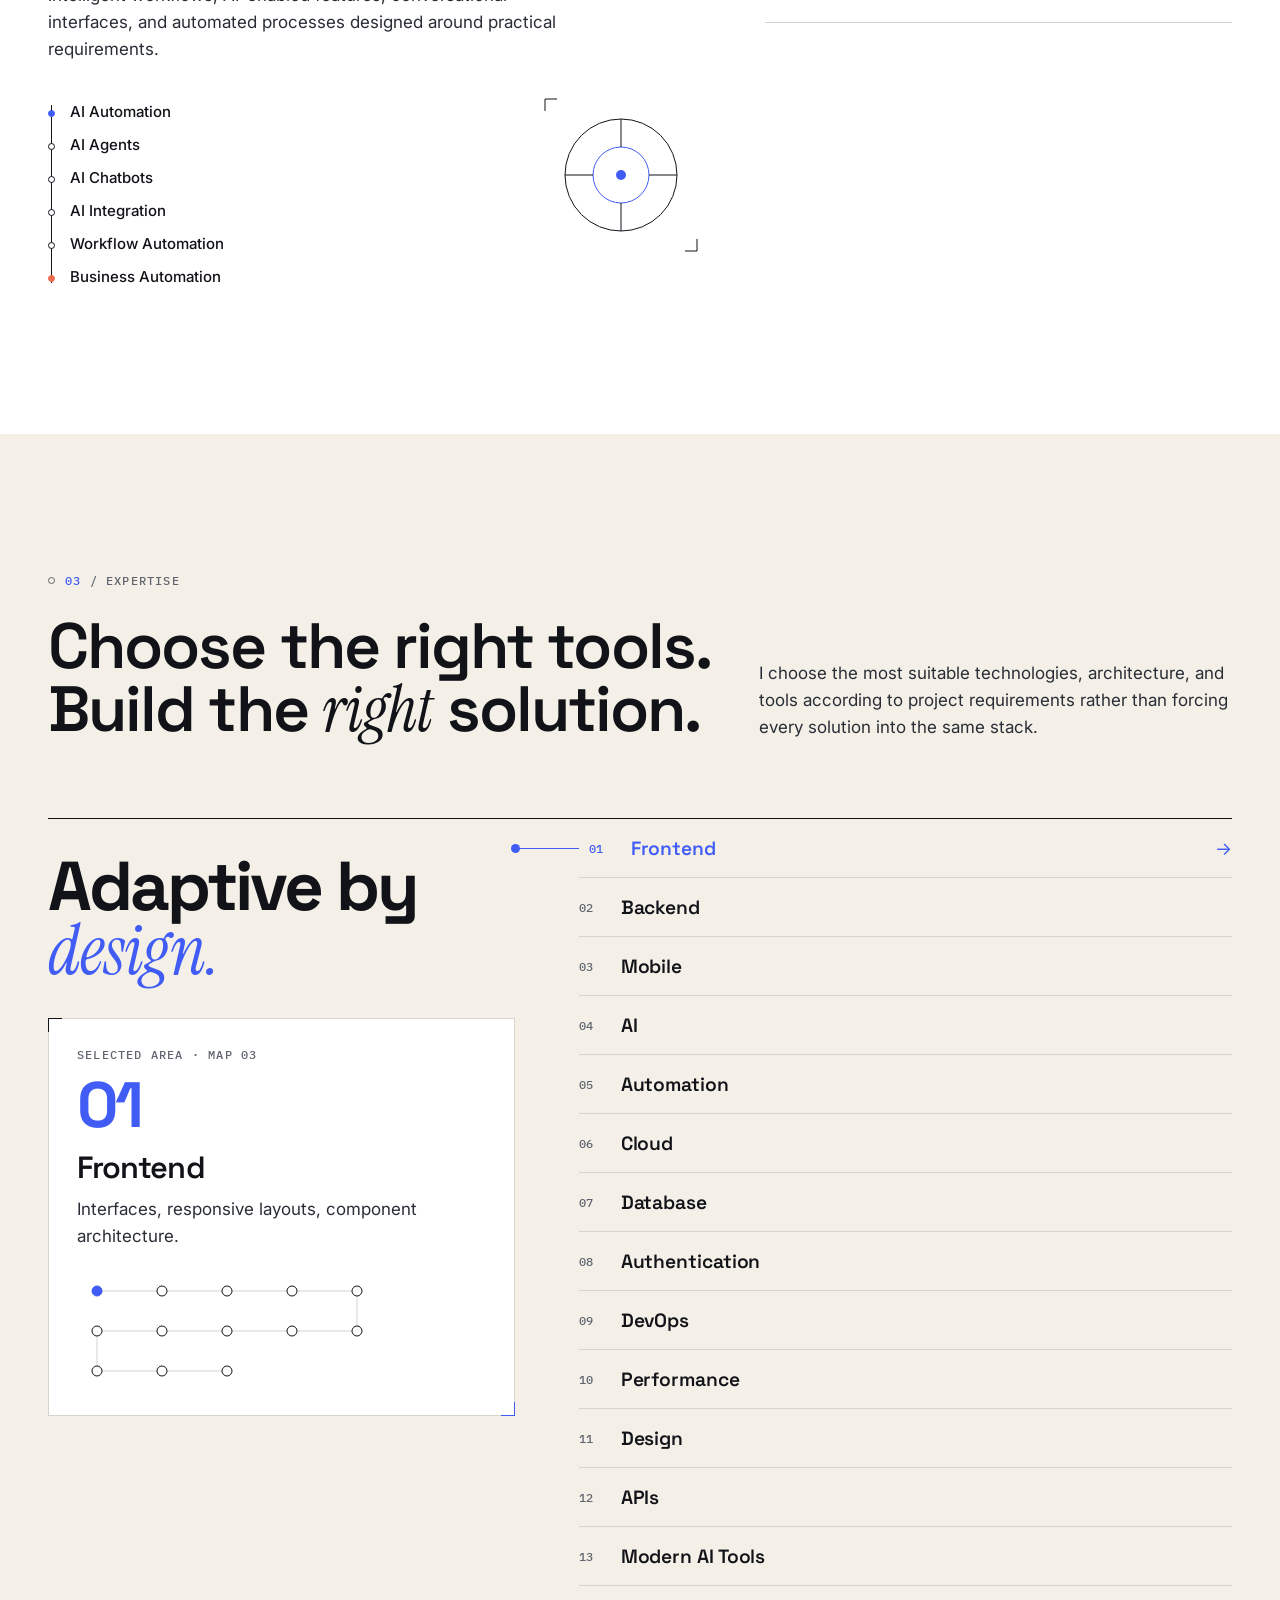
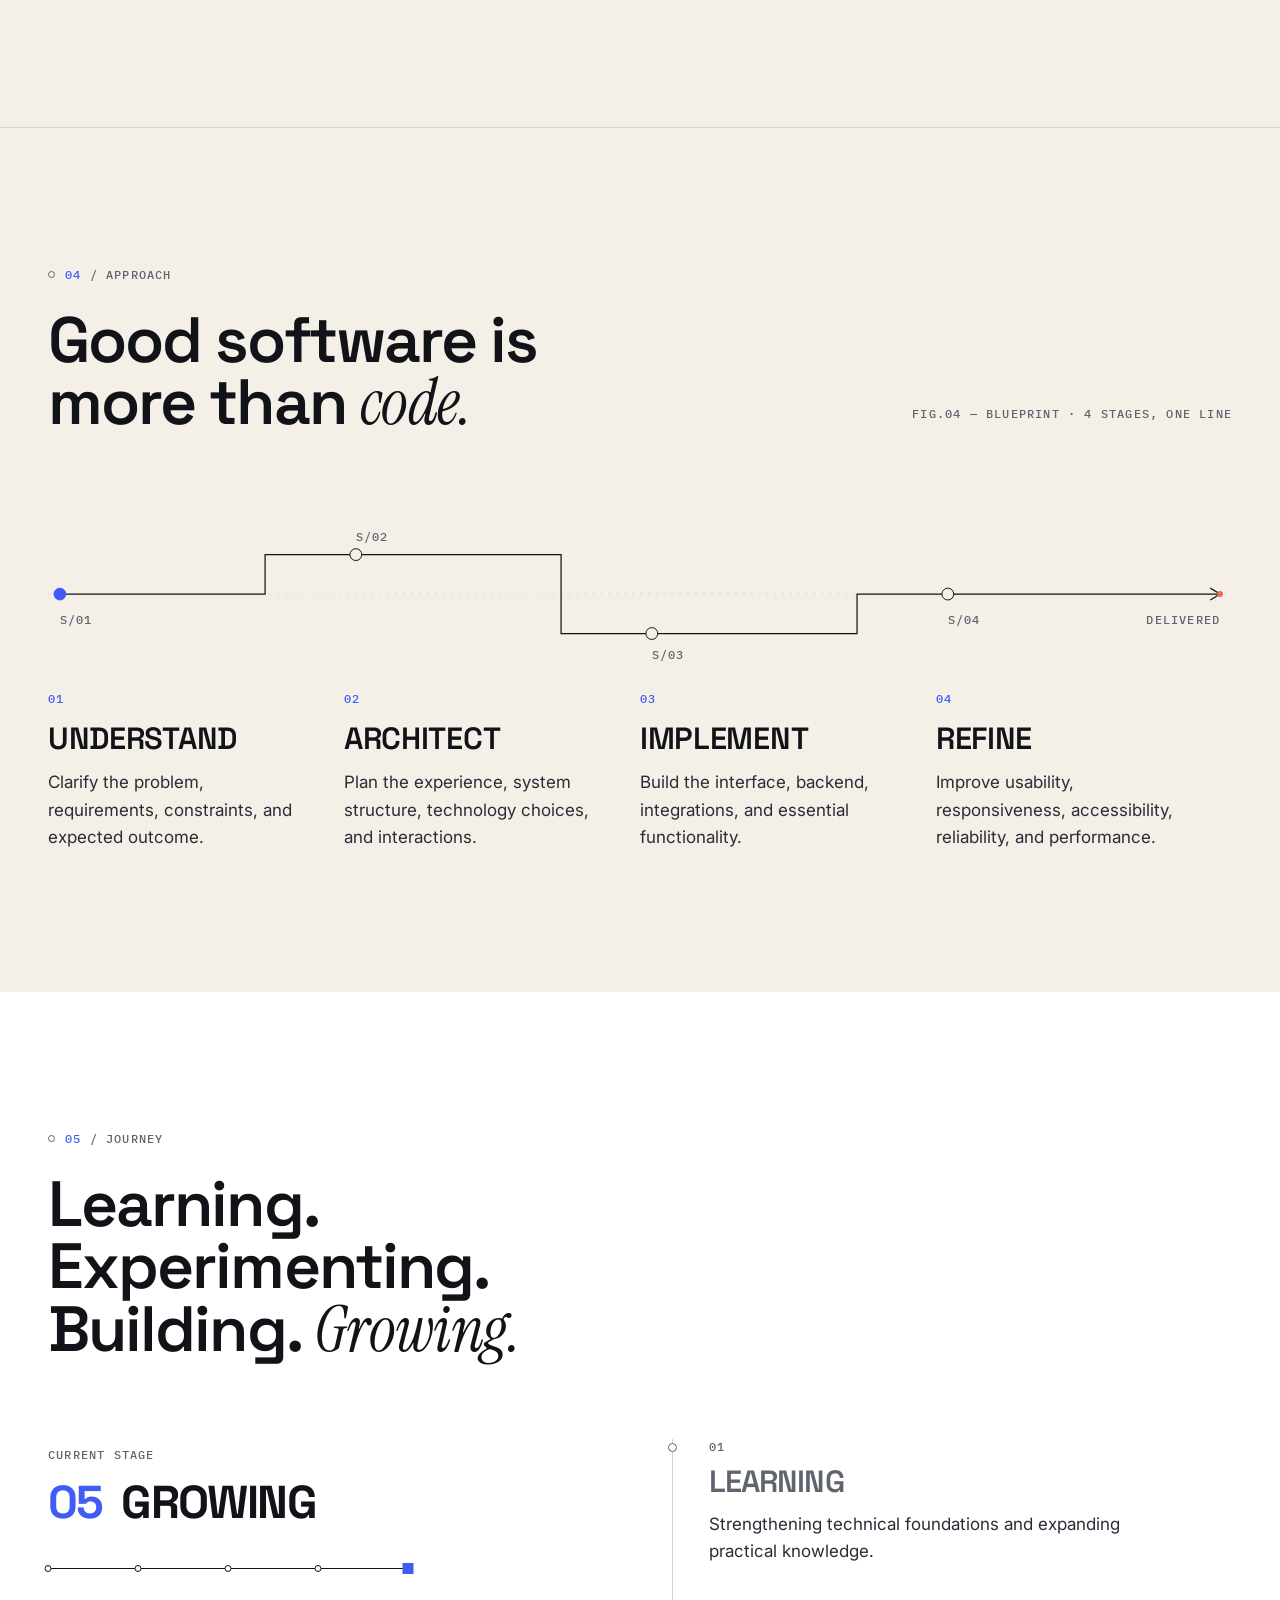
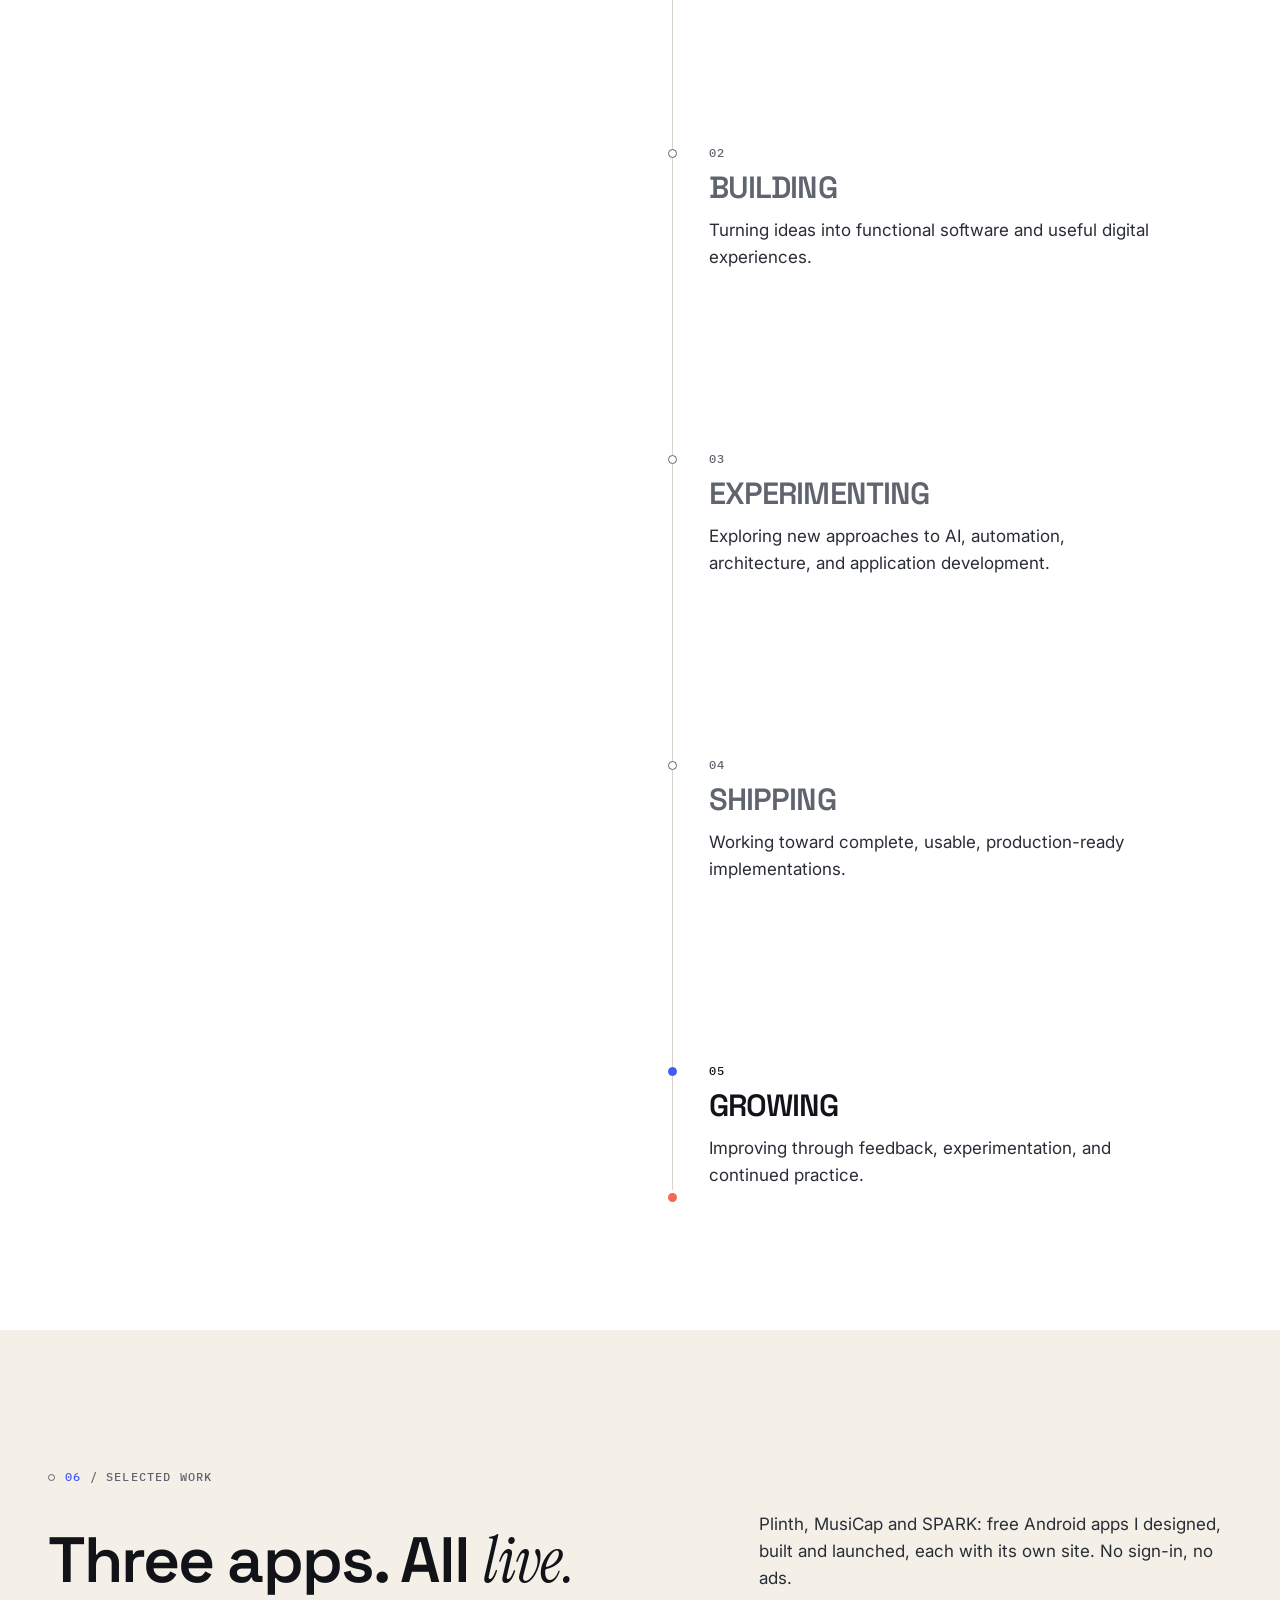
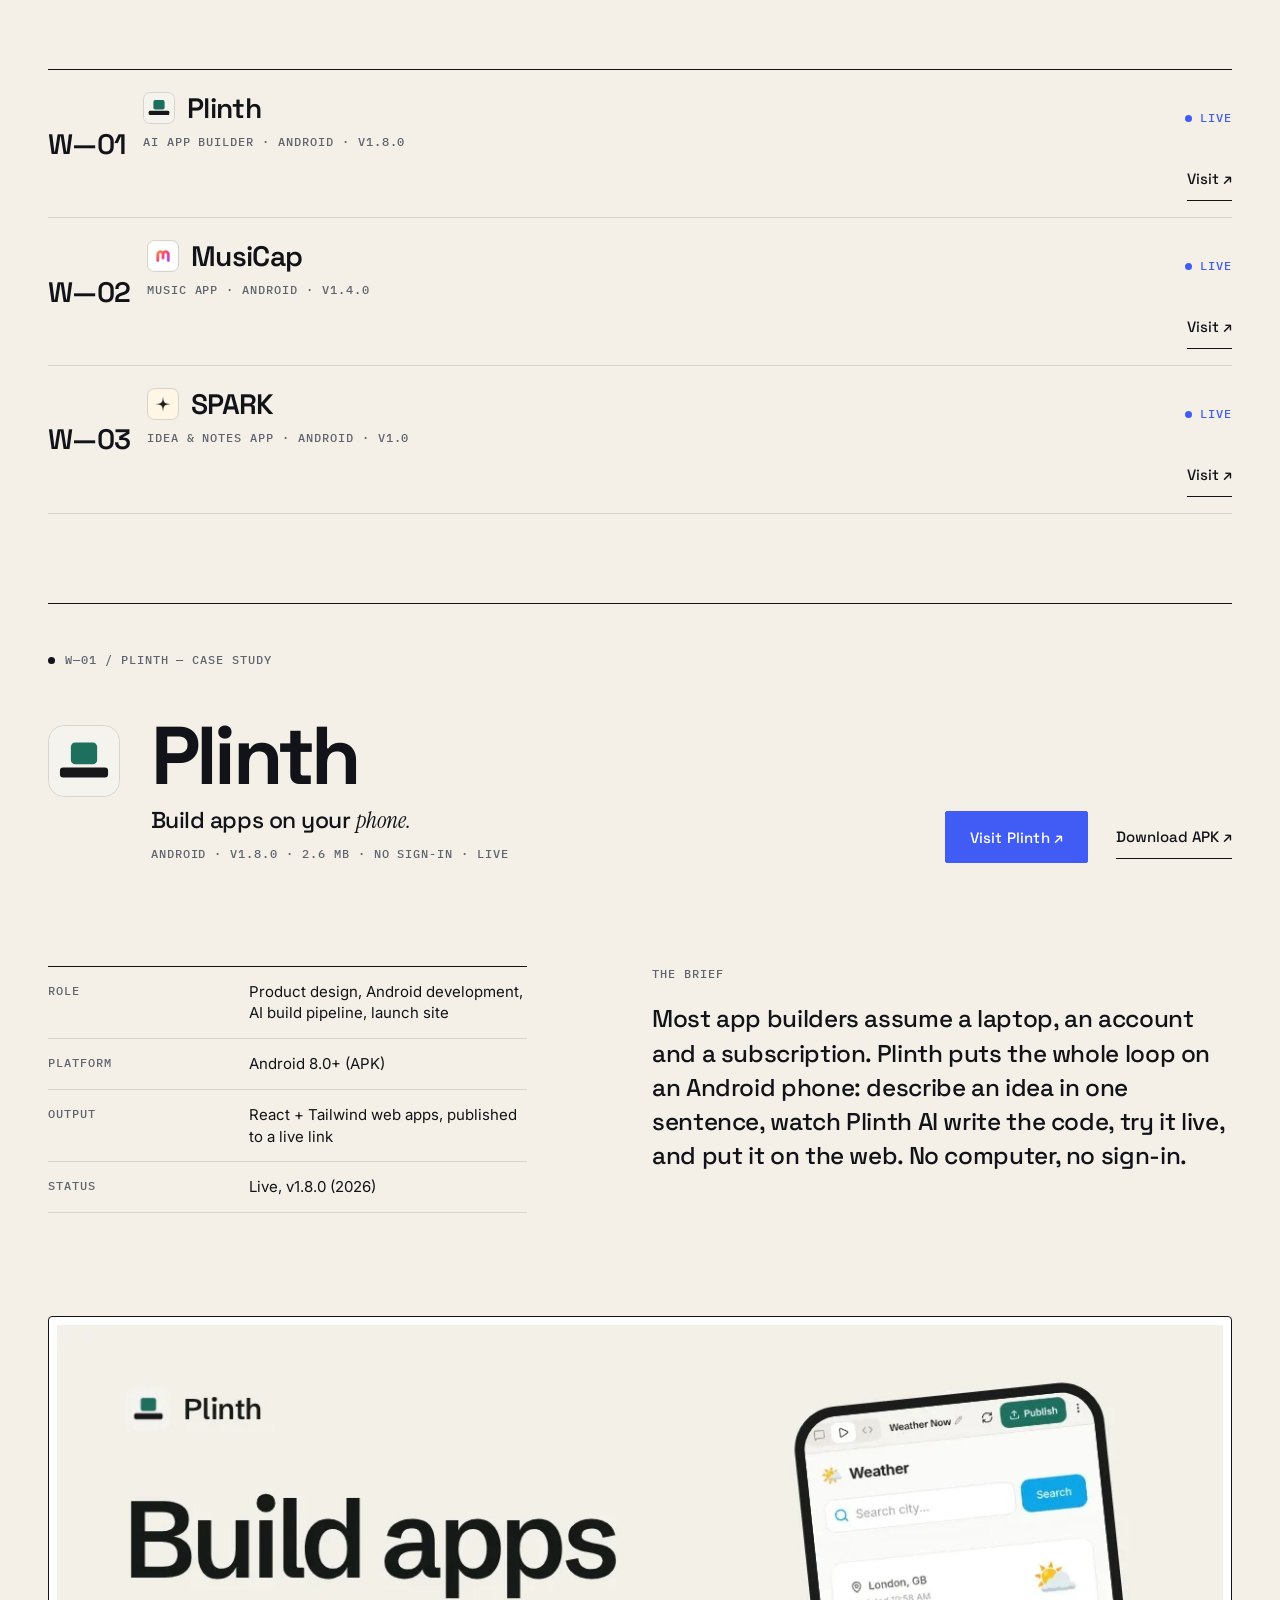
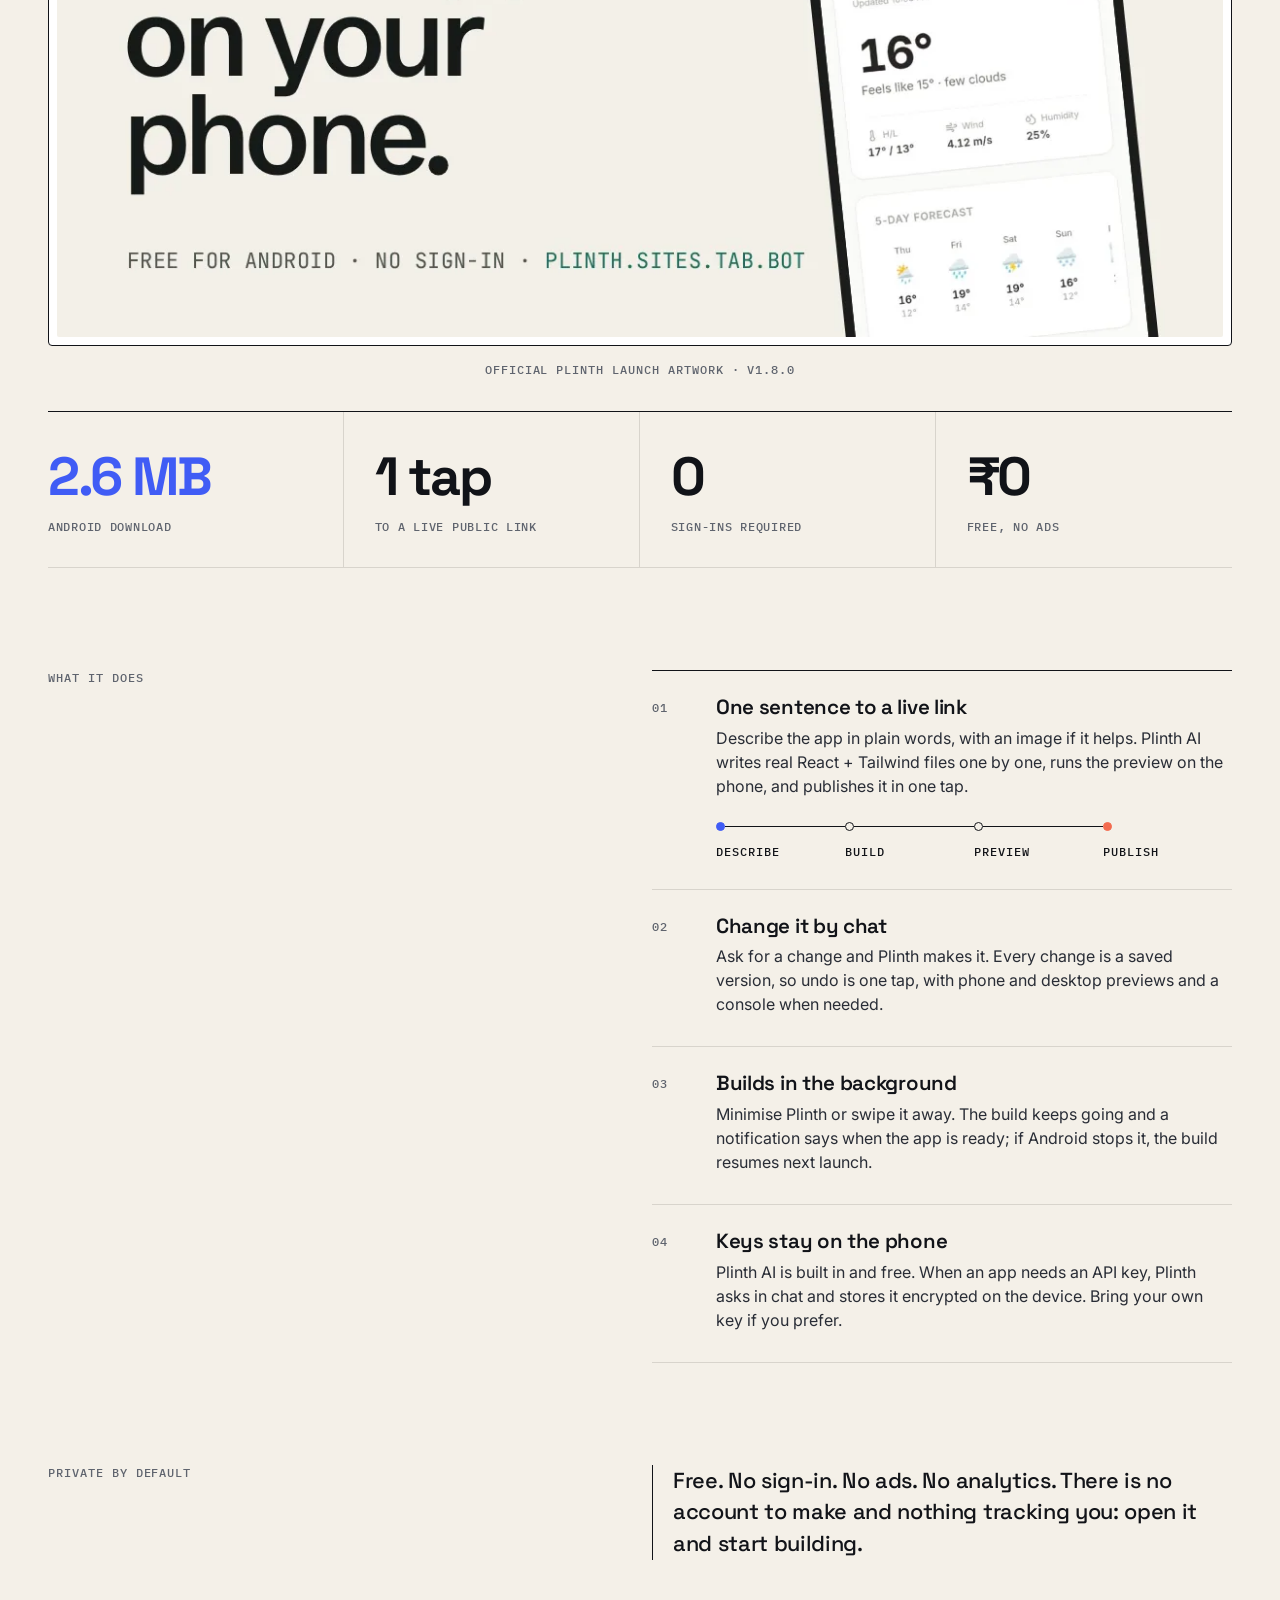
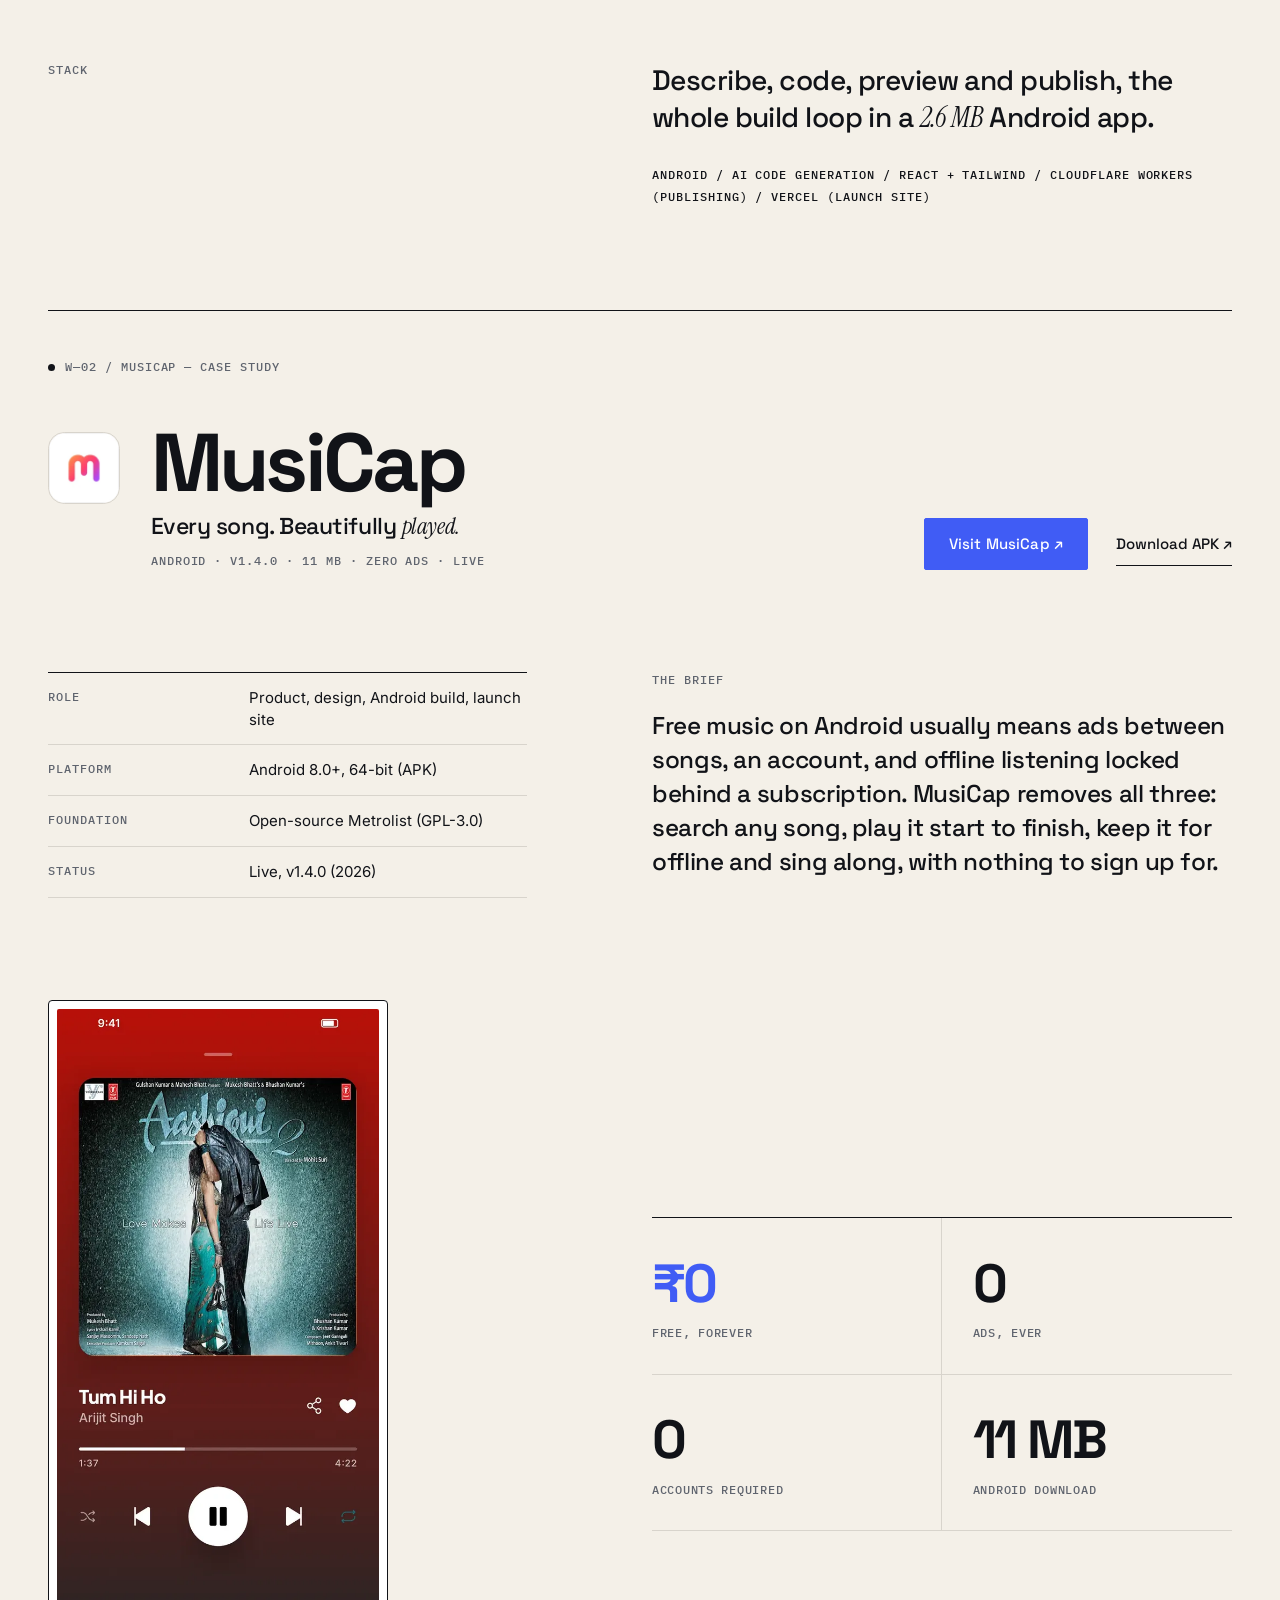
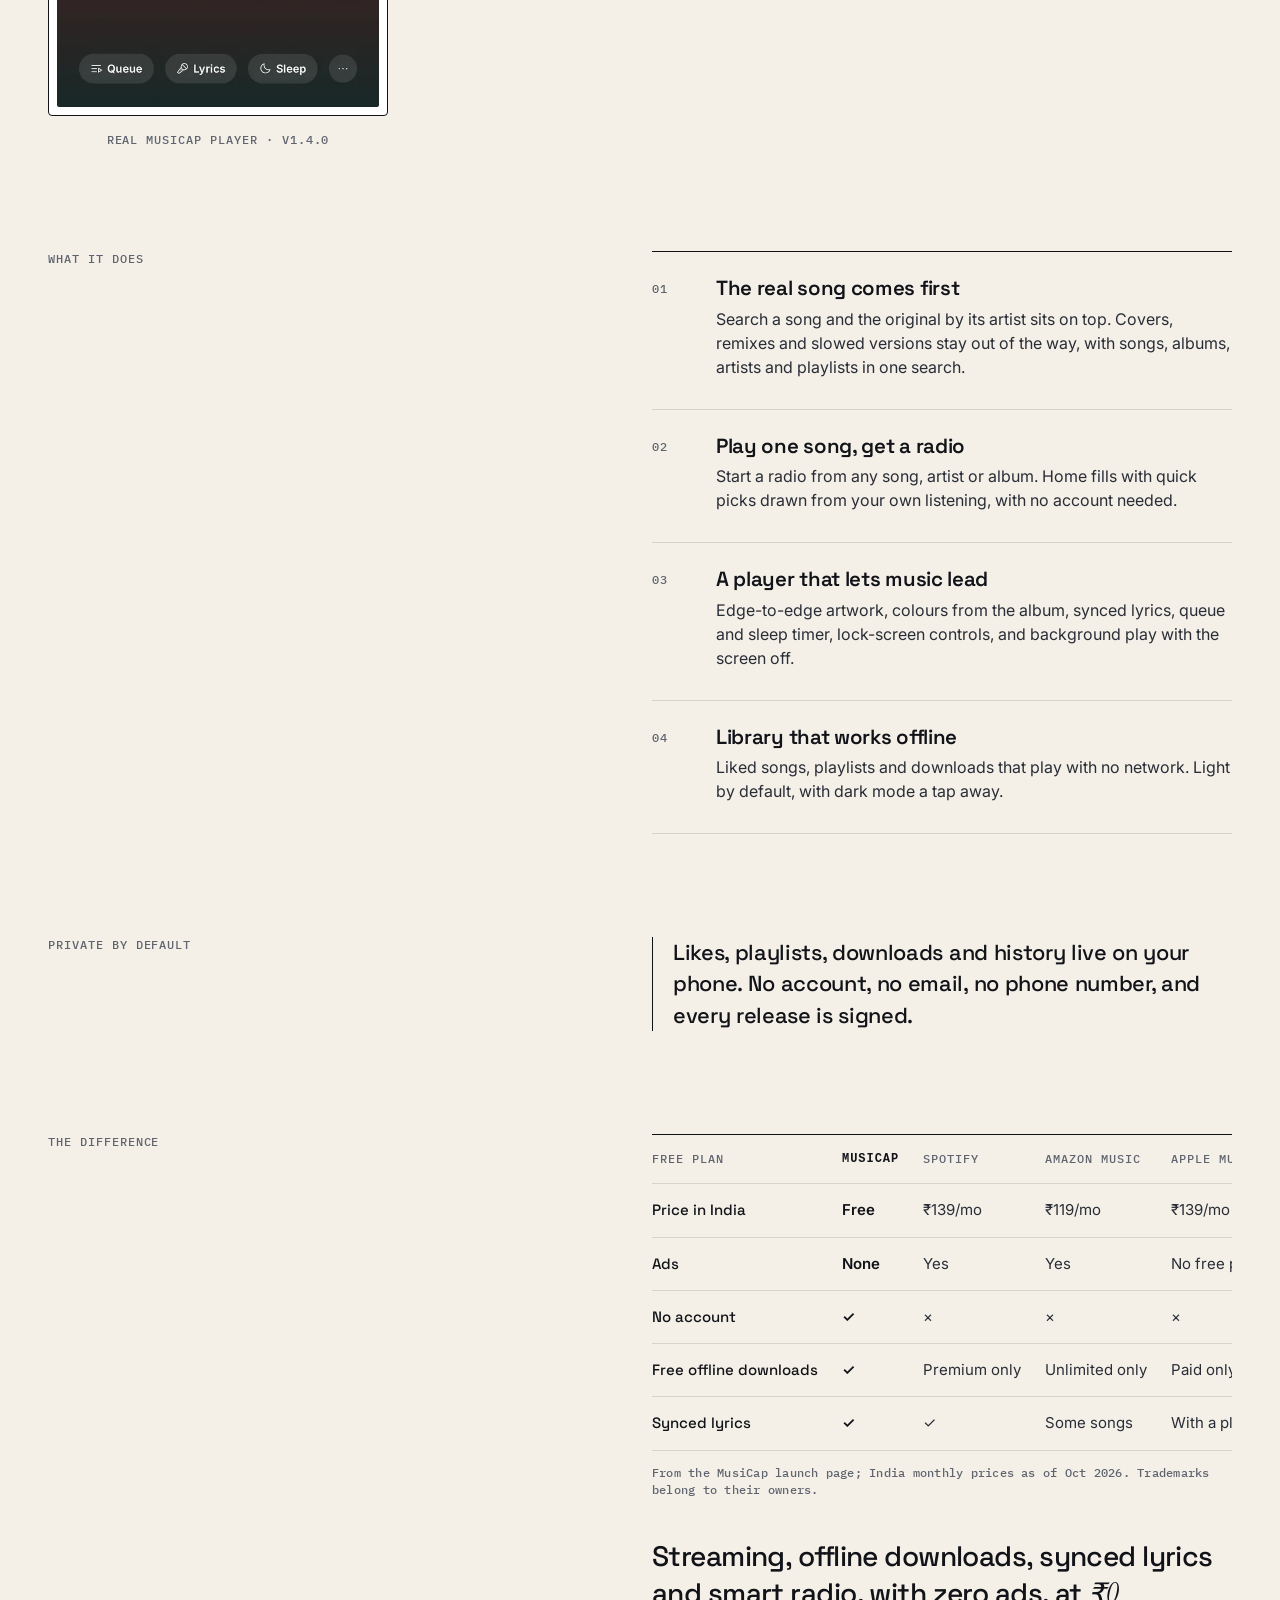
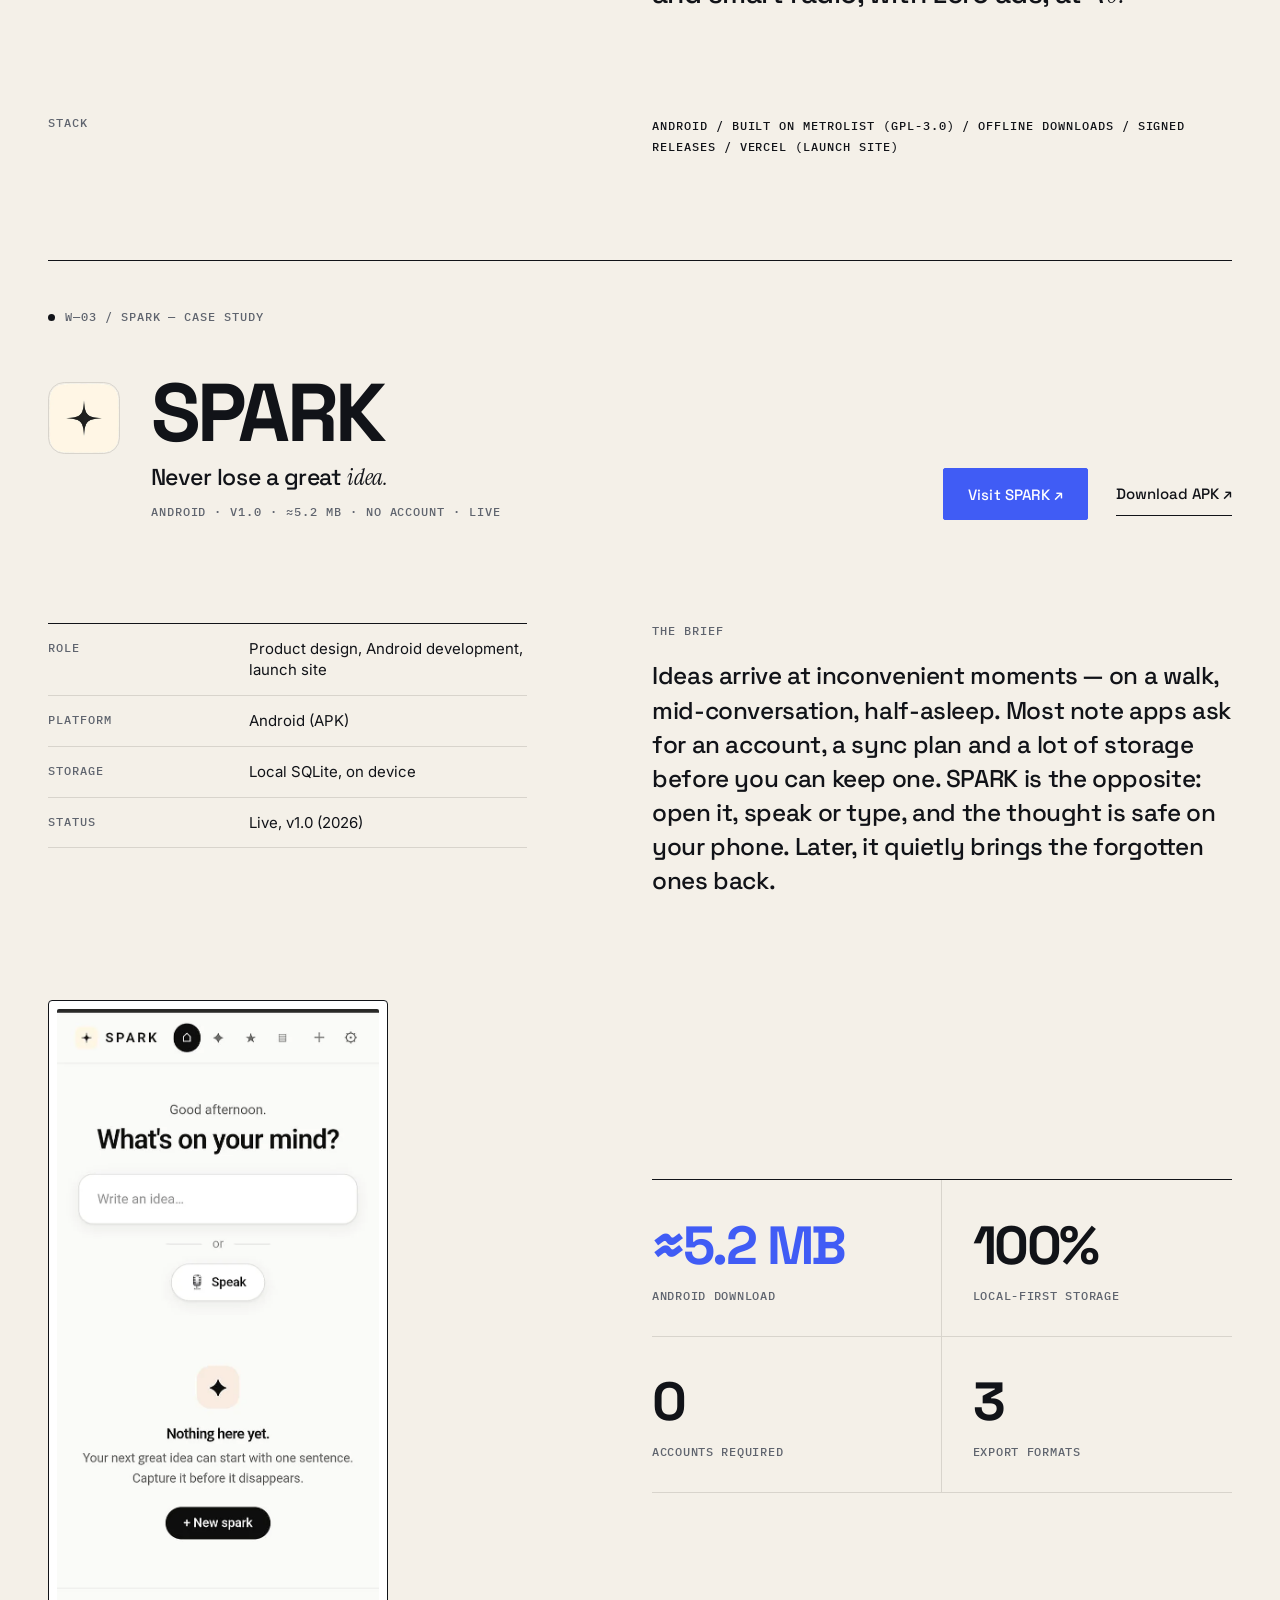
==== commit 470522c4: "Portfolio: SPARK live dot matches" ====
--- a/portfolio/index.html
+++ b/portfolio/index.html
@@ -379,6 +379,7 @@
 @media(max-width:400px){.x-sp__id{gap:16px}.x-sp__stats dt{font-size:1.7rem}.x-sp__stats div{padding-right:10px}.x-sp__stats div:nth-child(even){padding-left:12px}}
 /* work index + wide visual + clawhub */
 .x-wk__idx{margin:0}
+.x-wk__idx li:last-child .s::before{background:var(--cobalt);border:0}
 .x-sp--first{margin-top:clamp(56px,7vw,96px)}
 .x-sp__vis--wide .x-sp__fig{grid-column:1/-1;max-width:none}
 .x-sp__vis--wide .x-sp__stats{grid-column:1/-1}
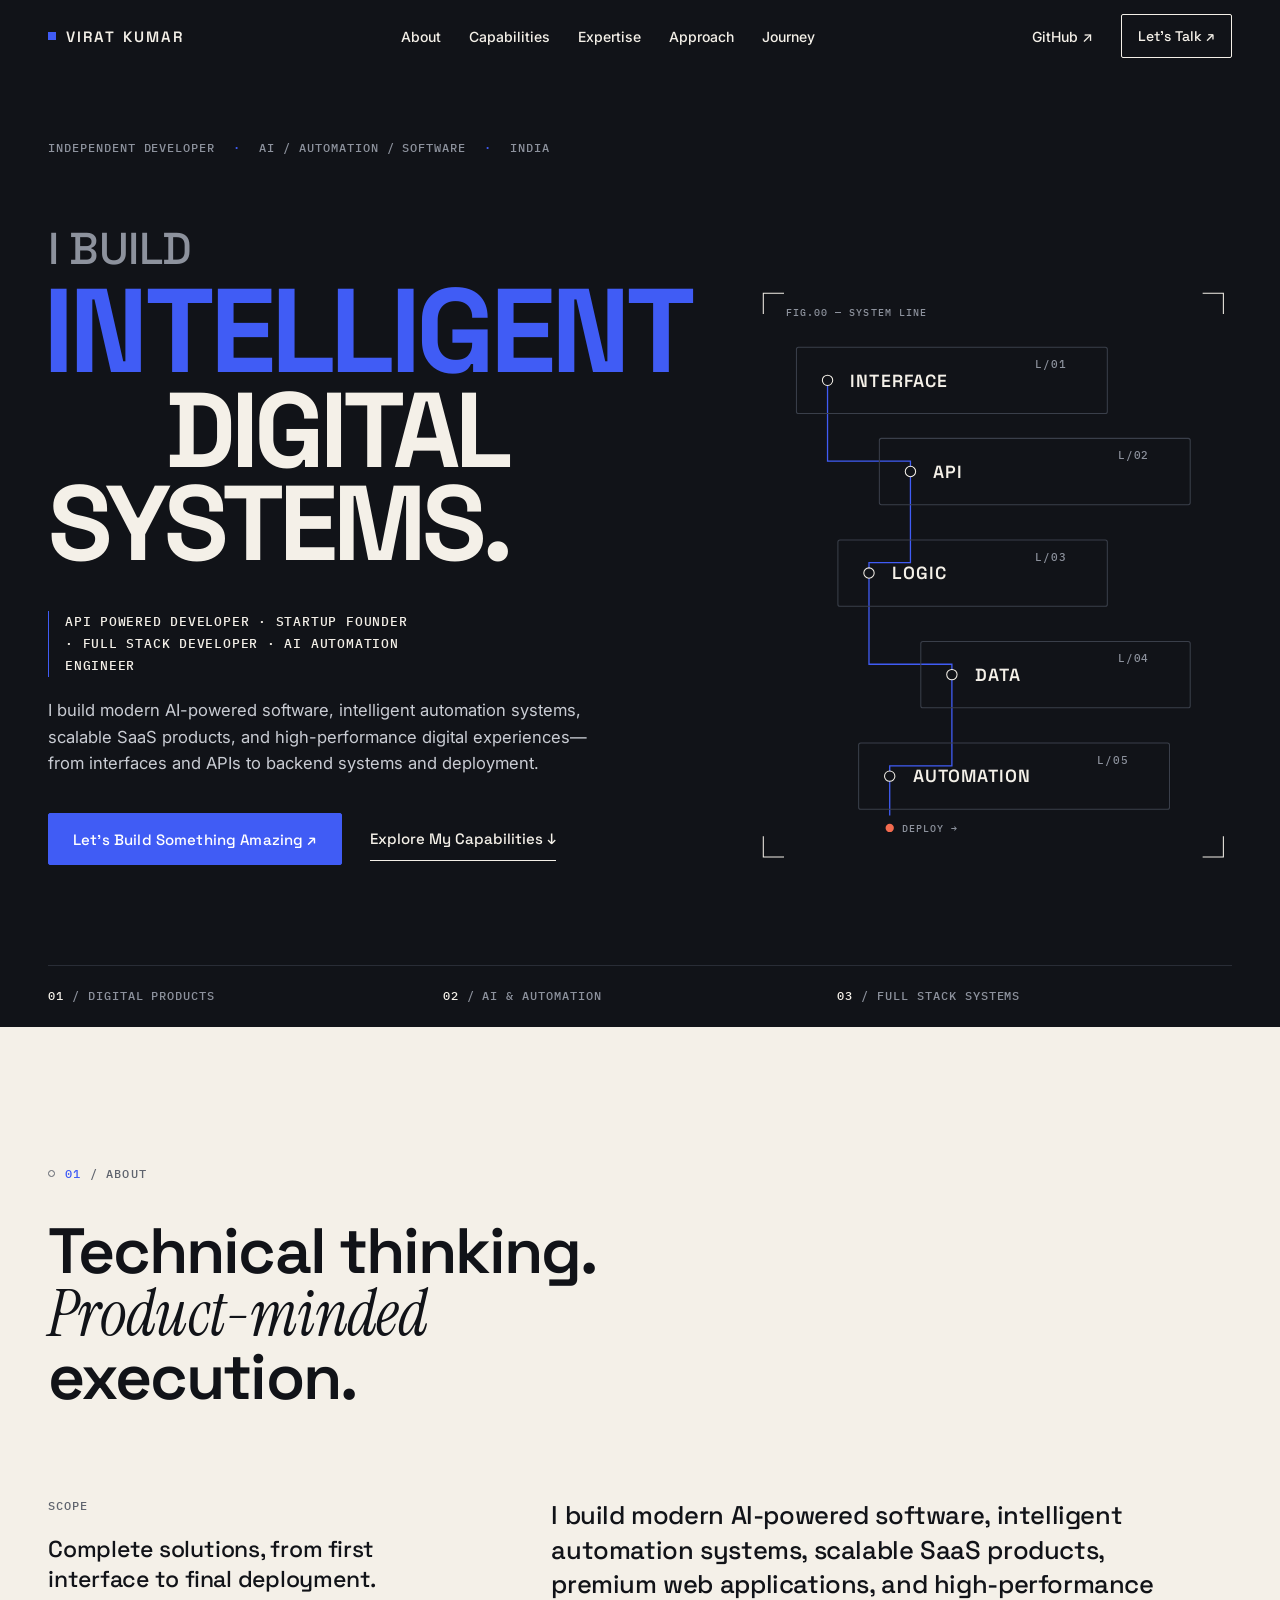
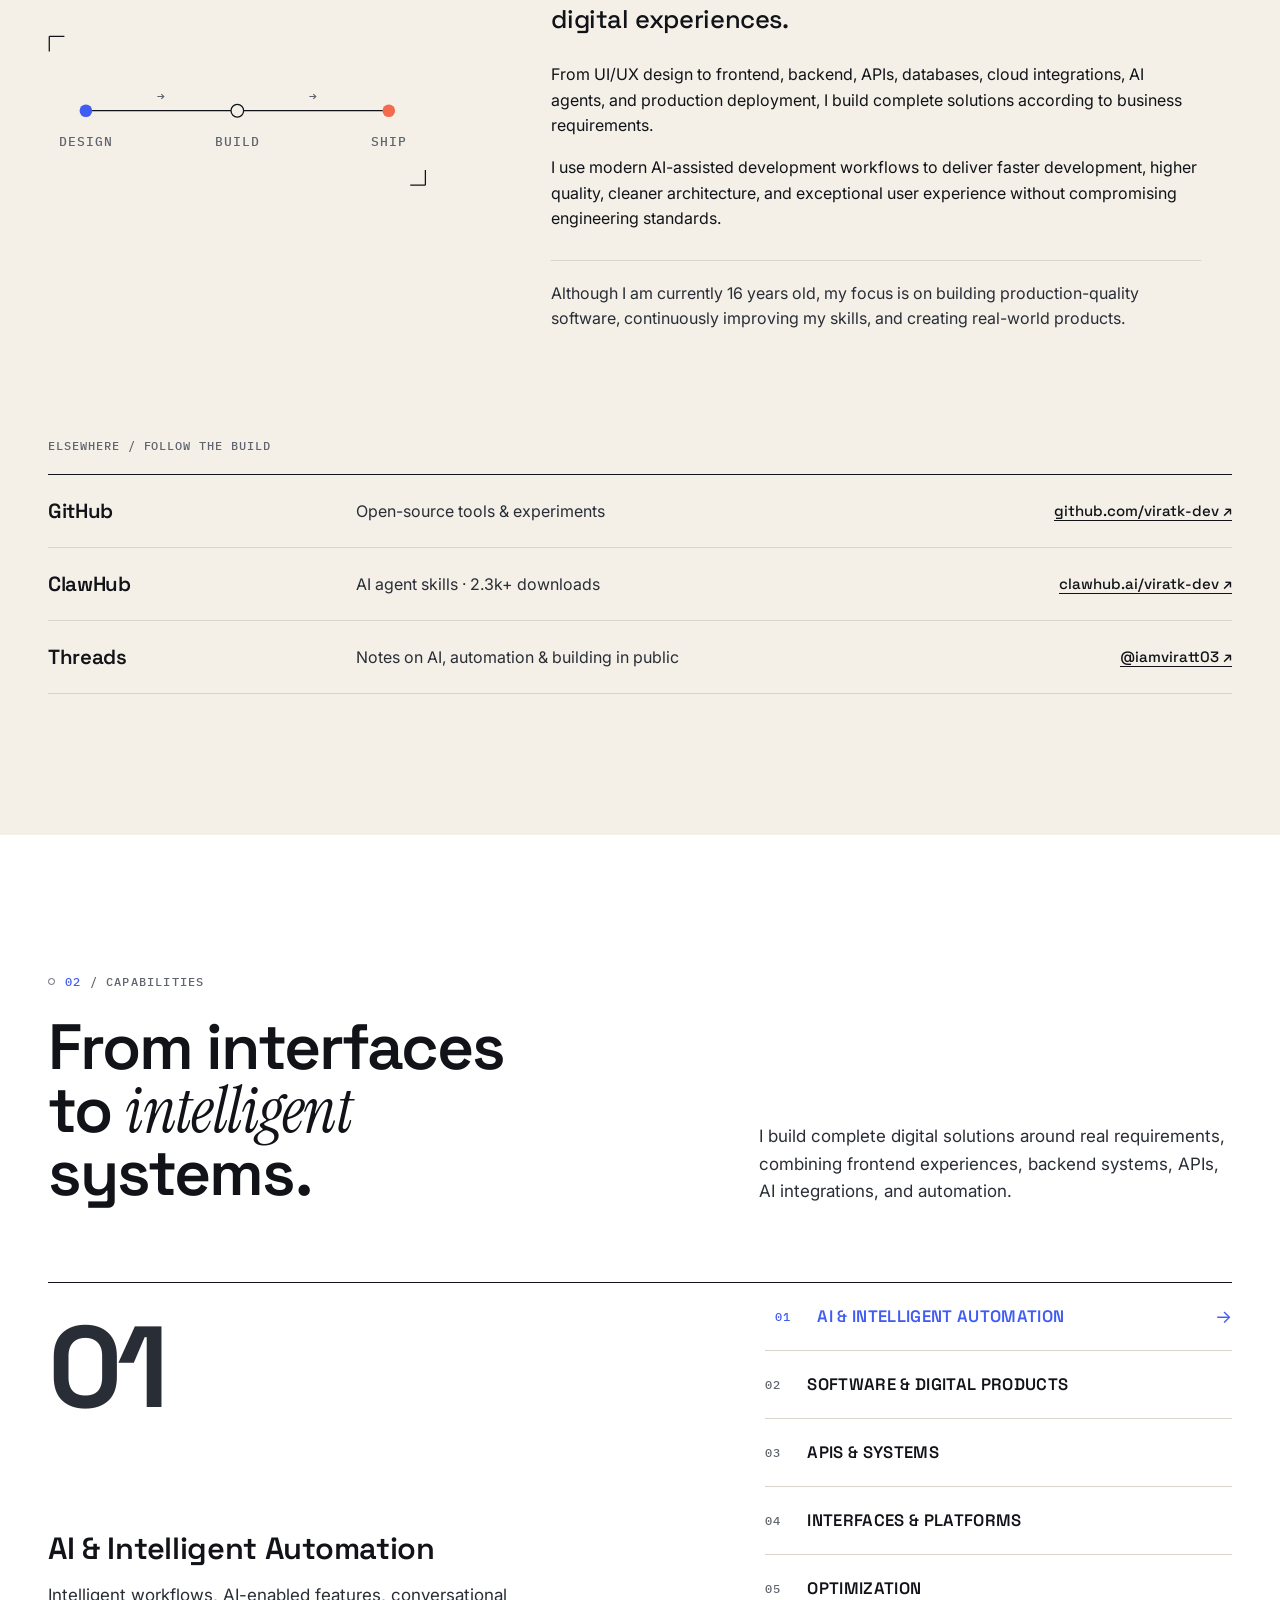
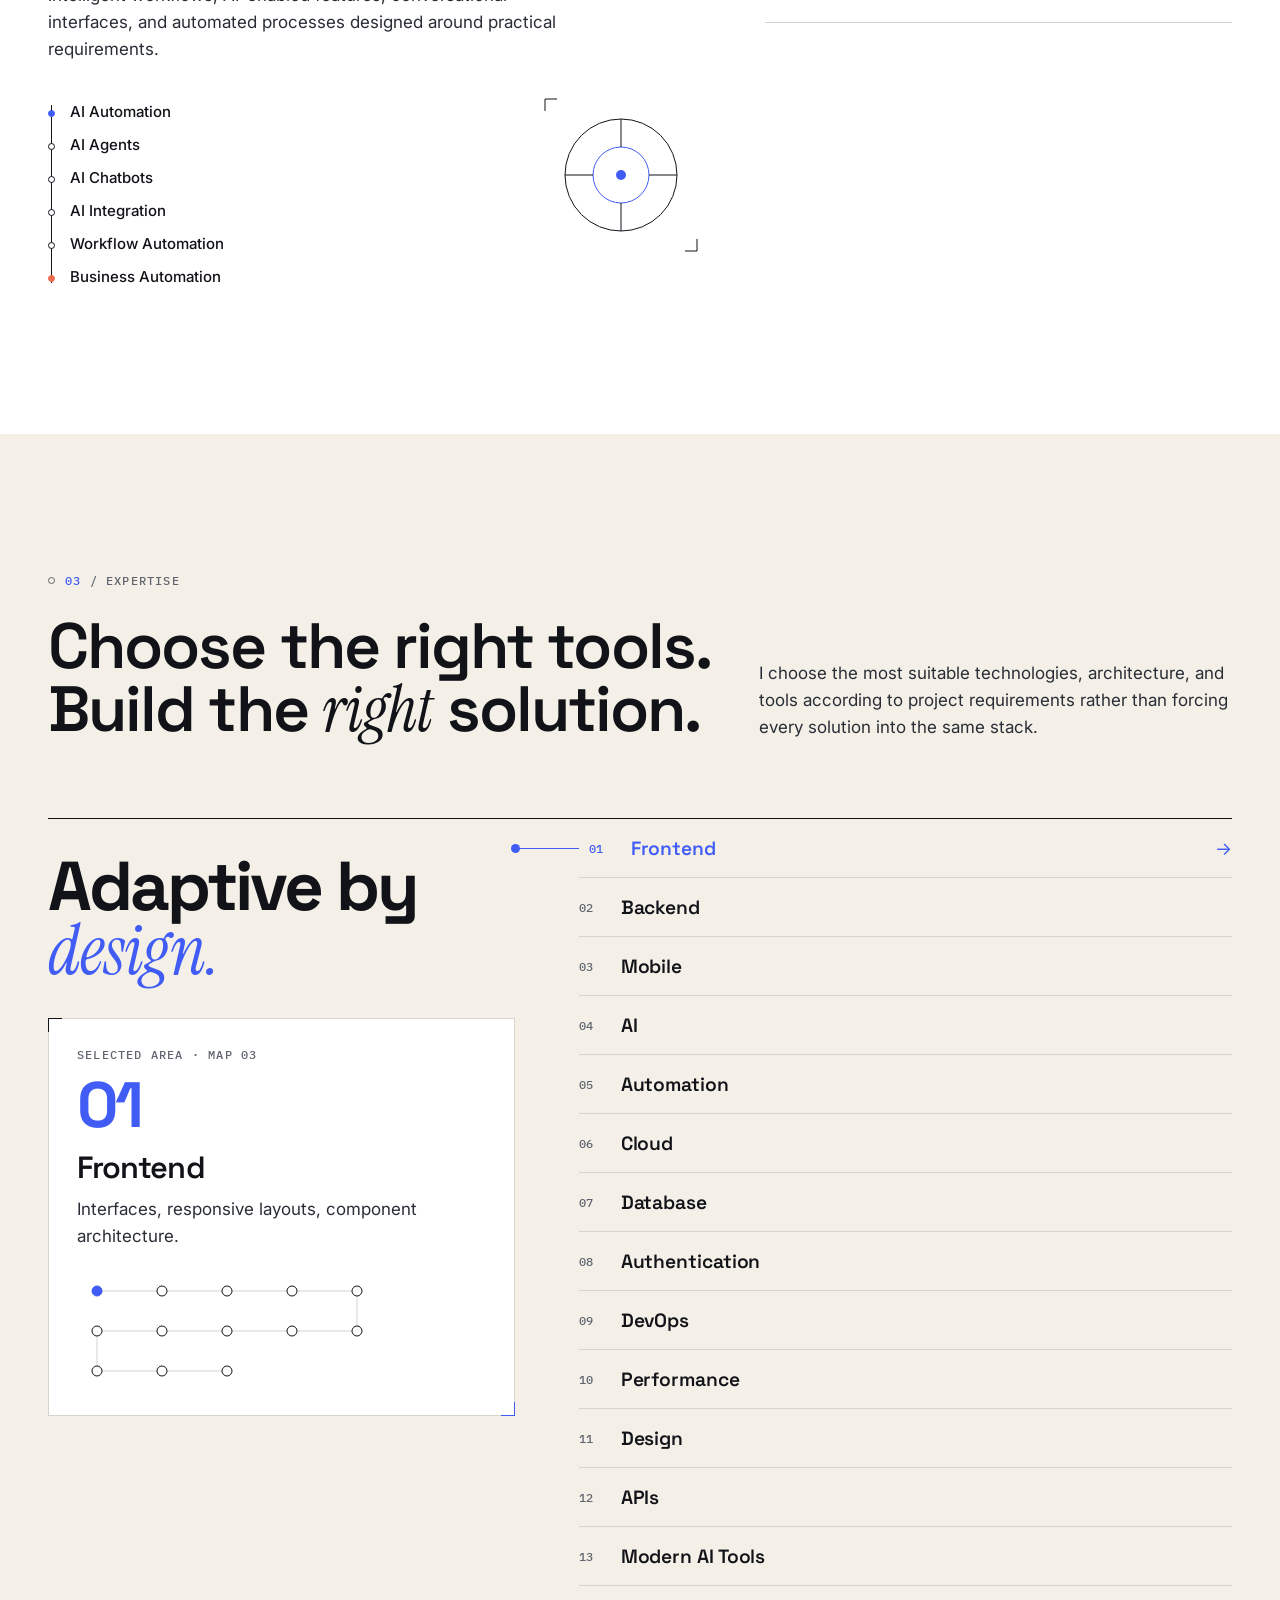
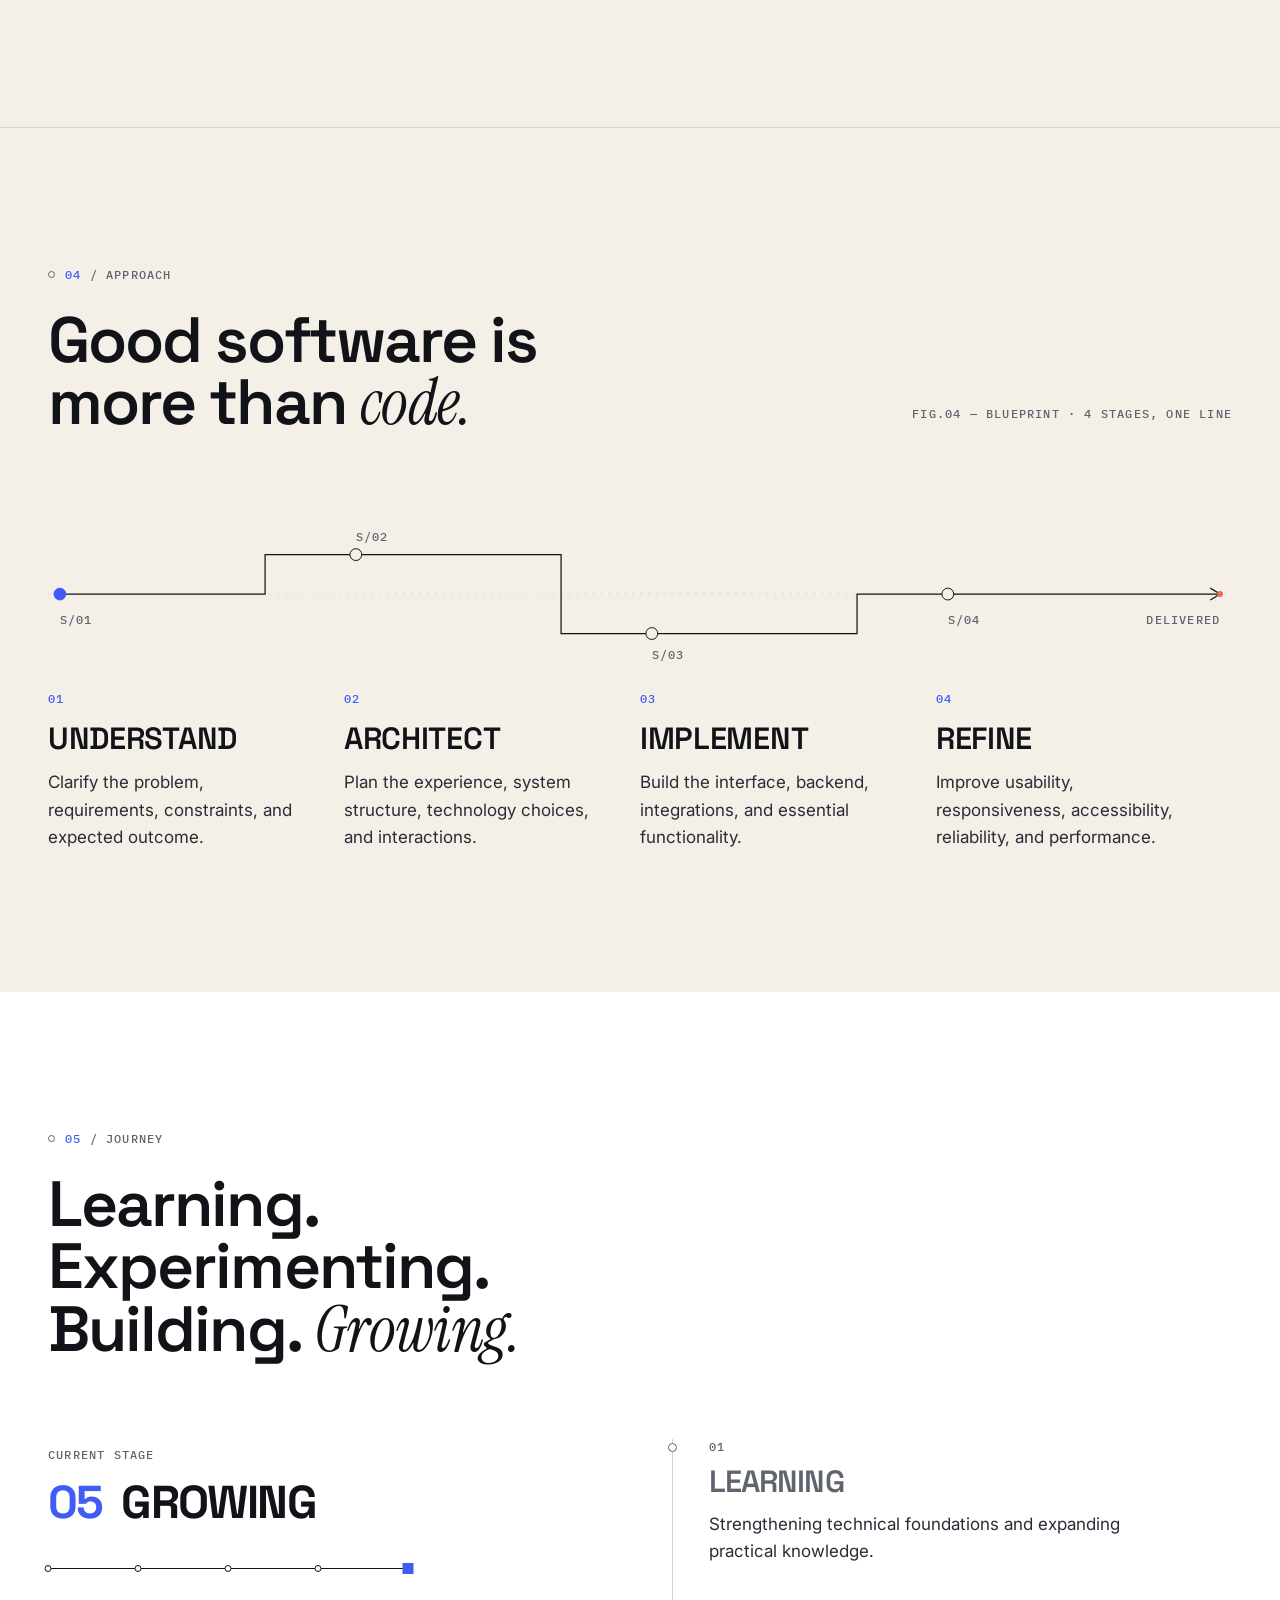
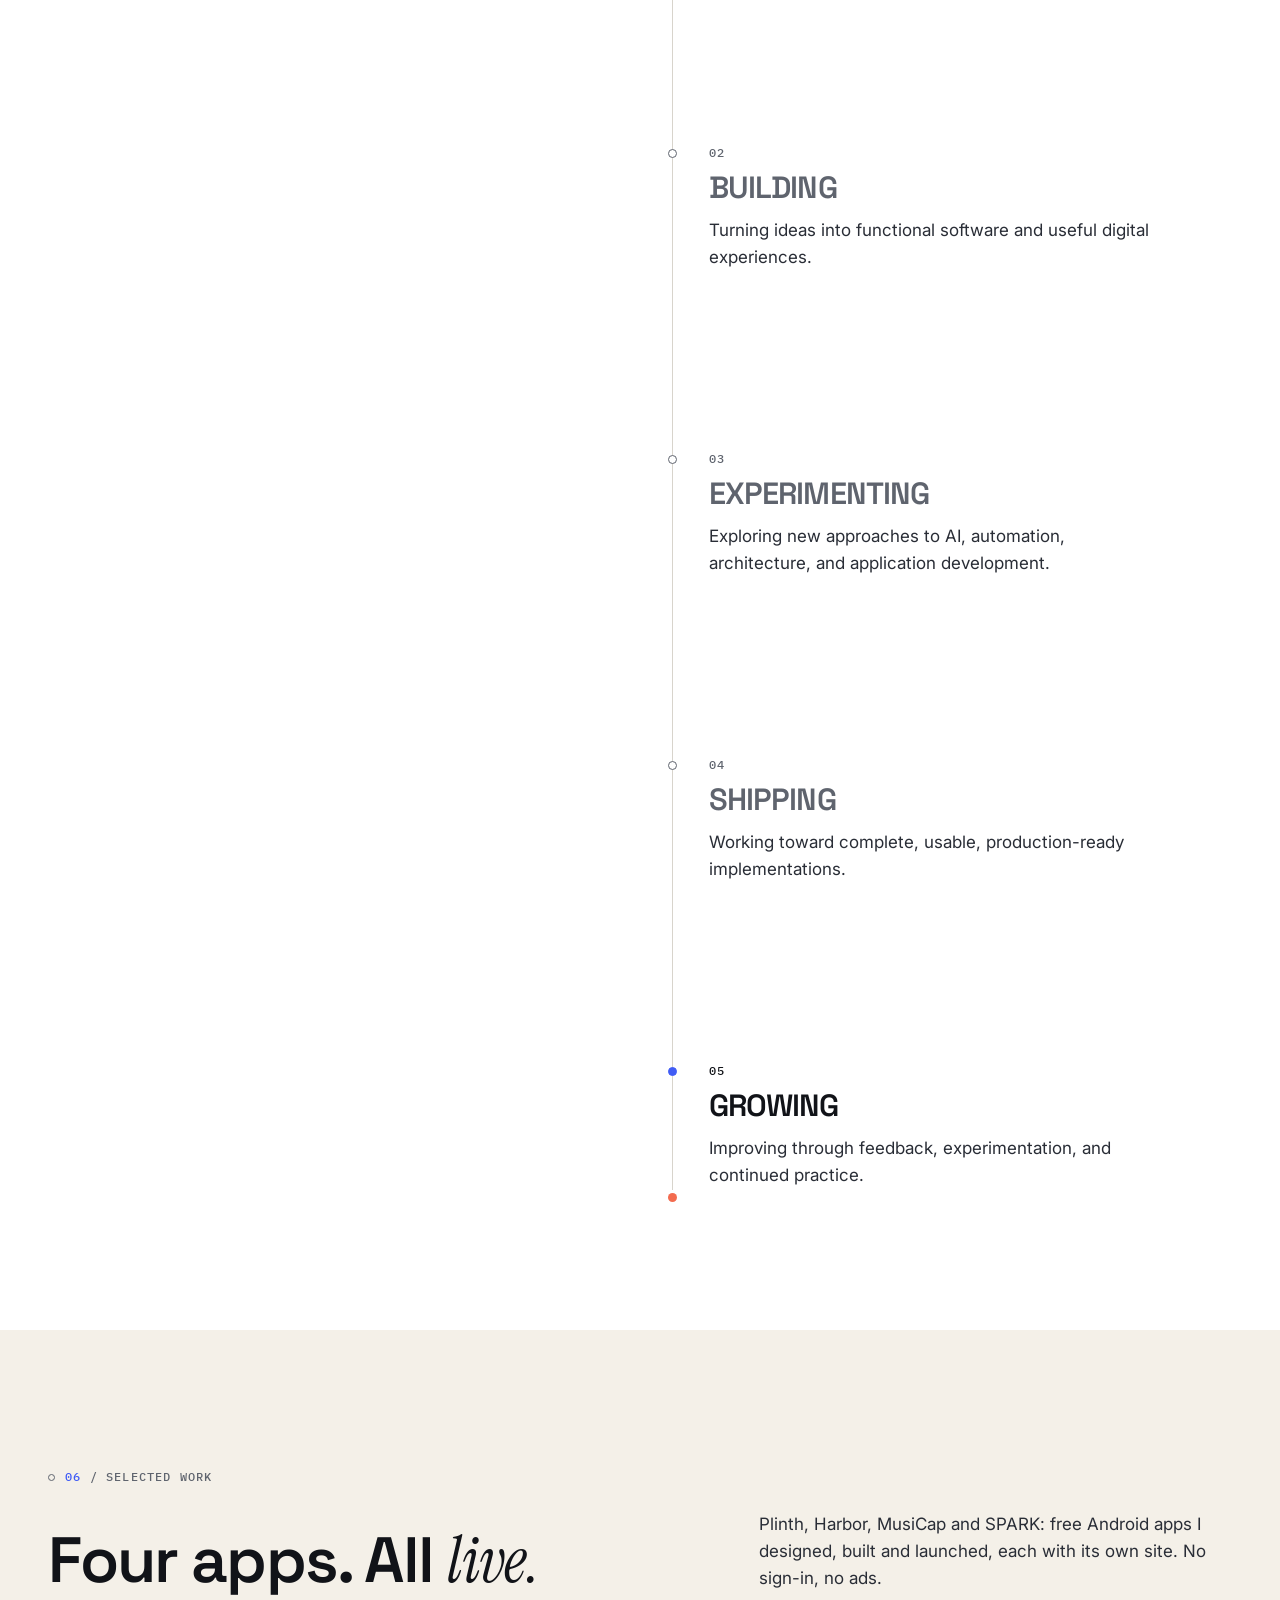
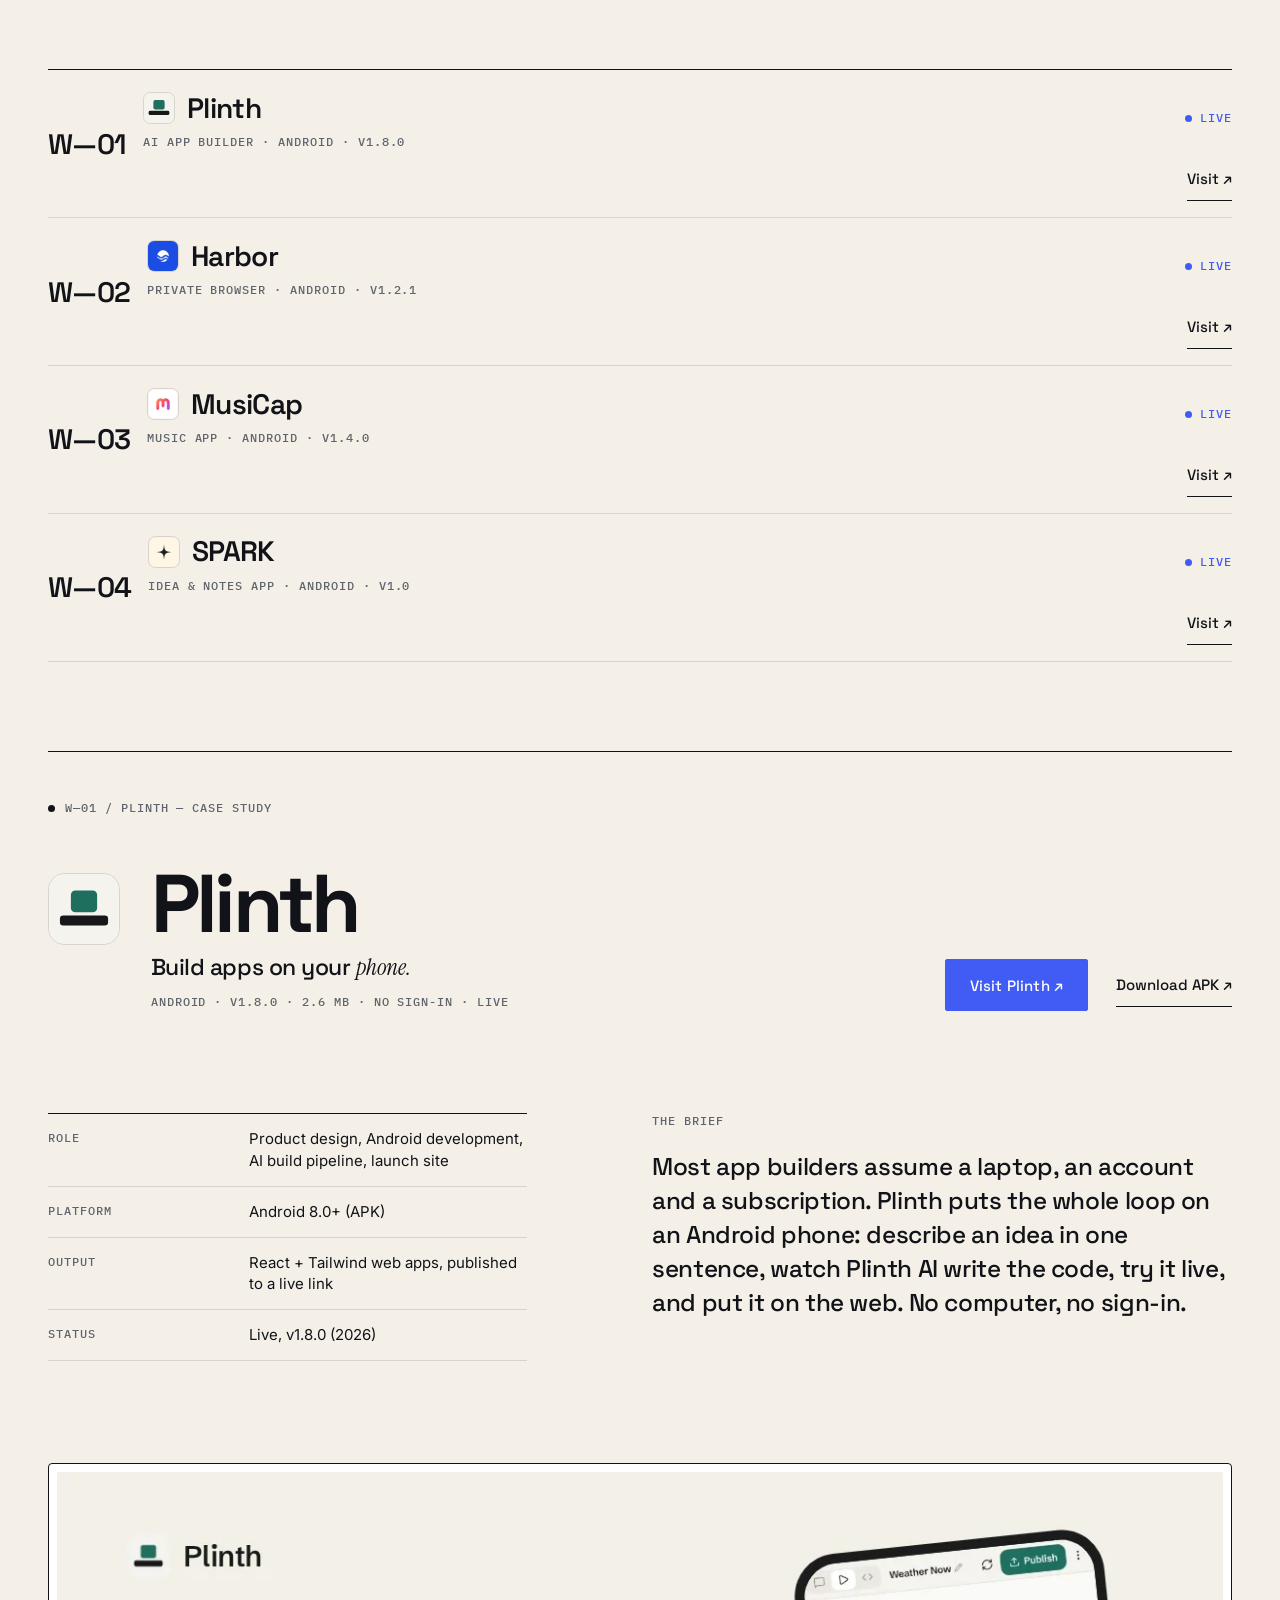
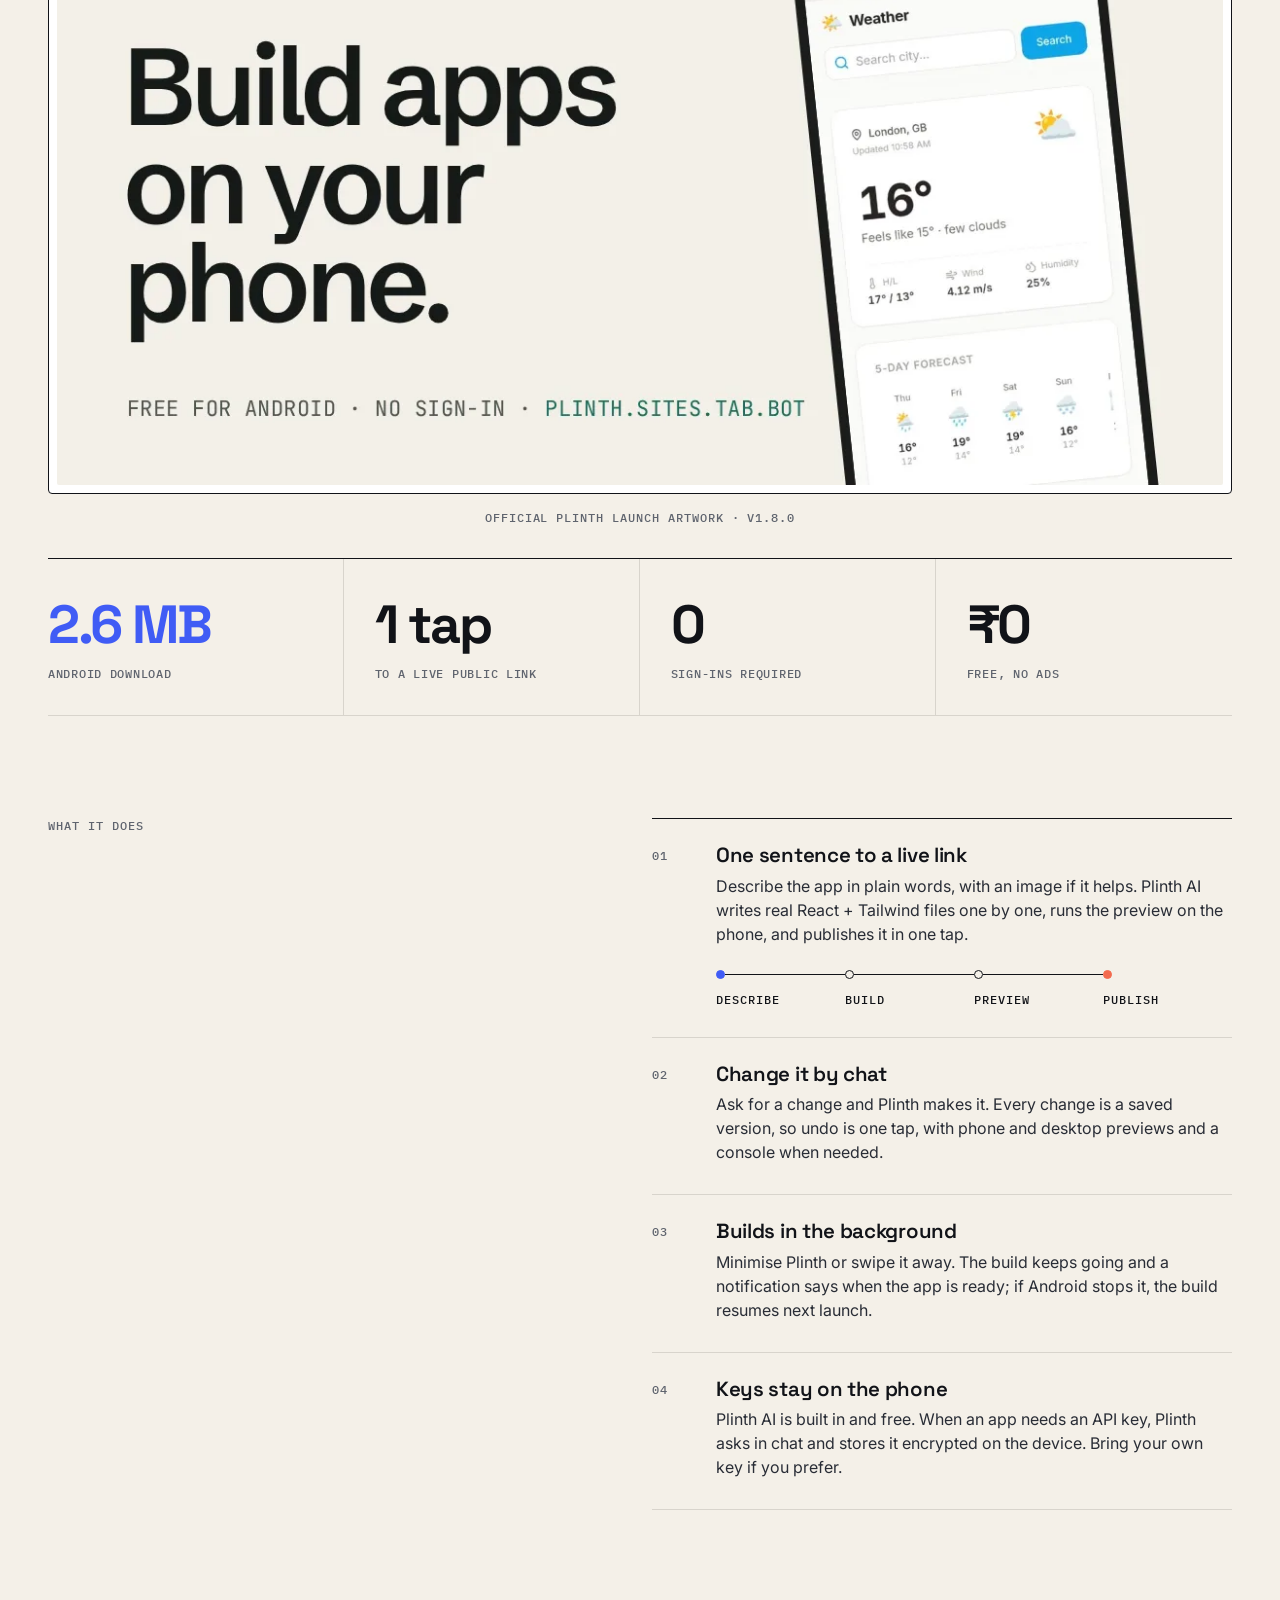
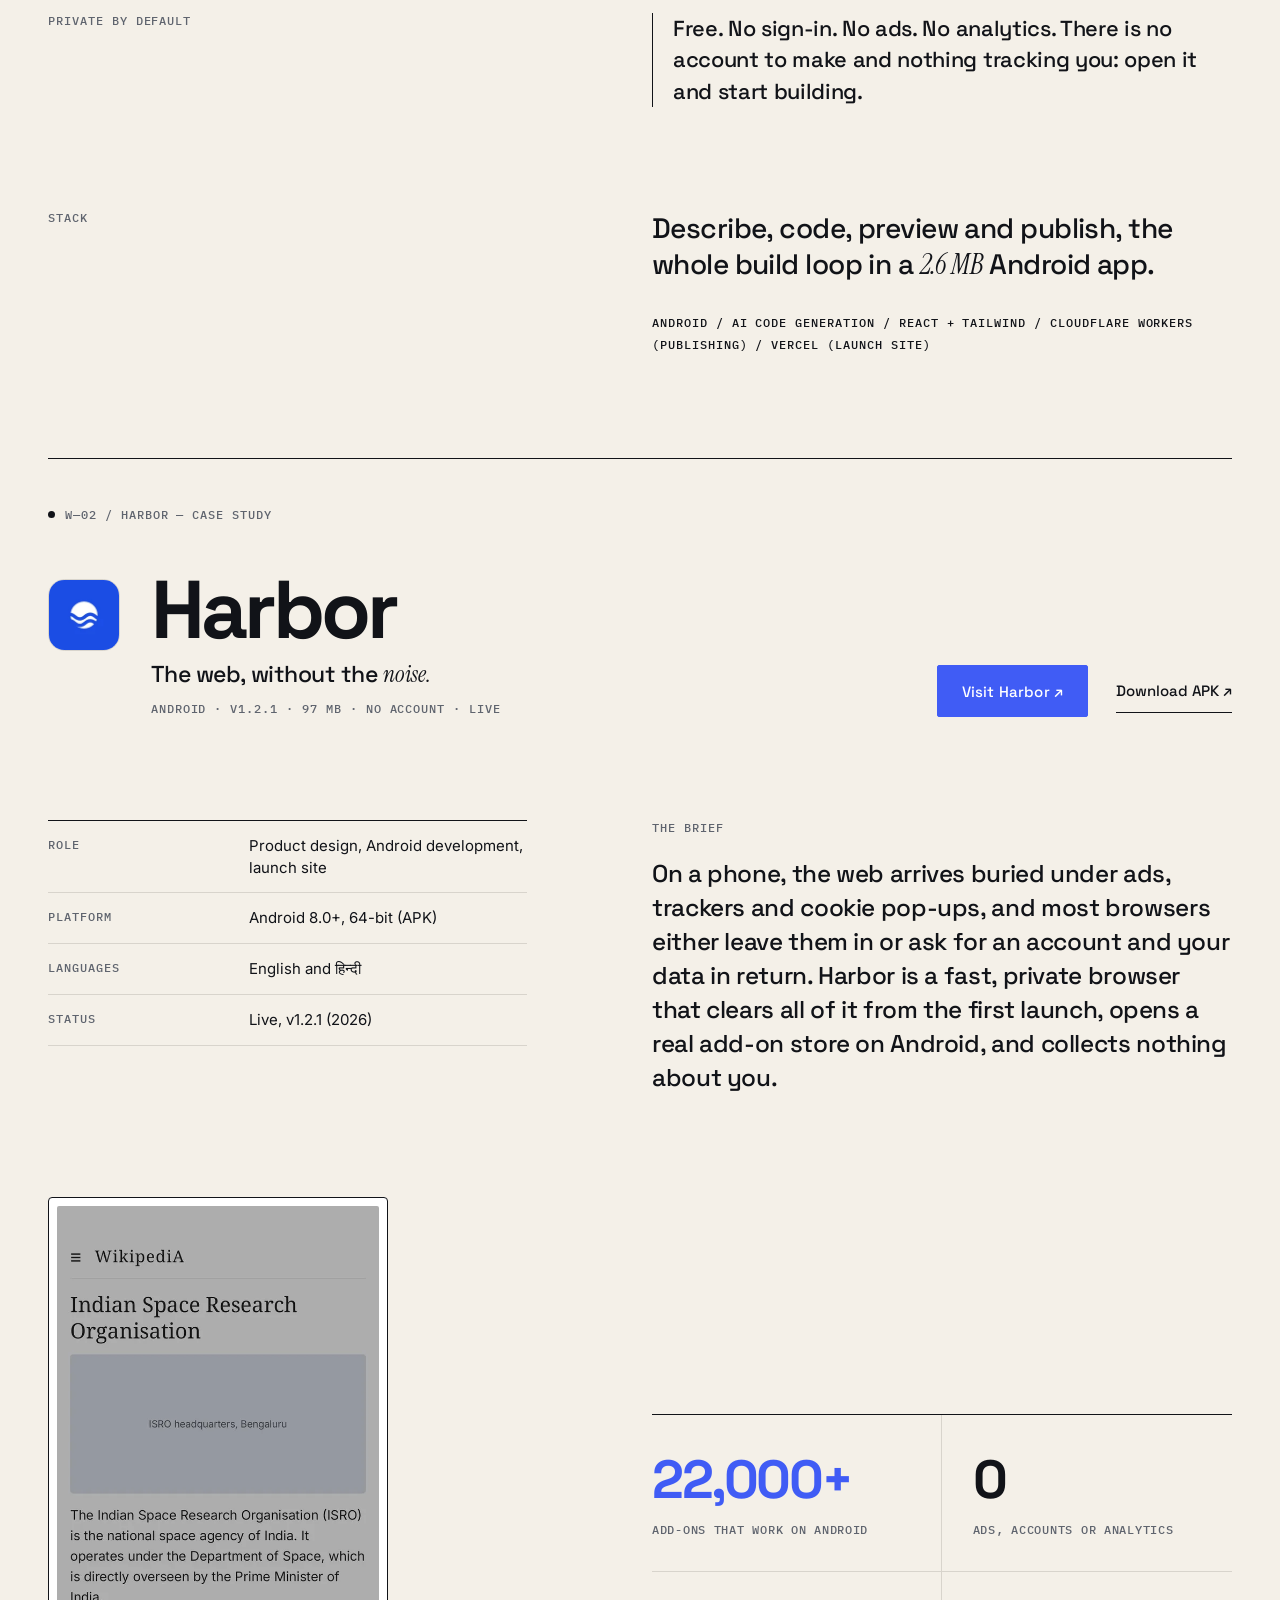
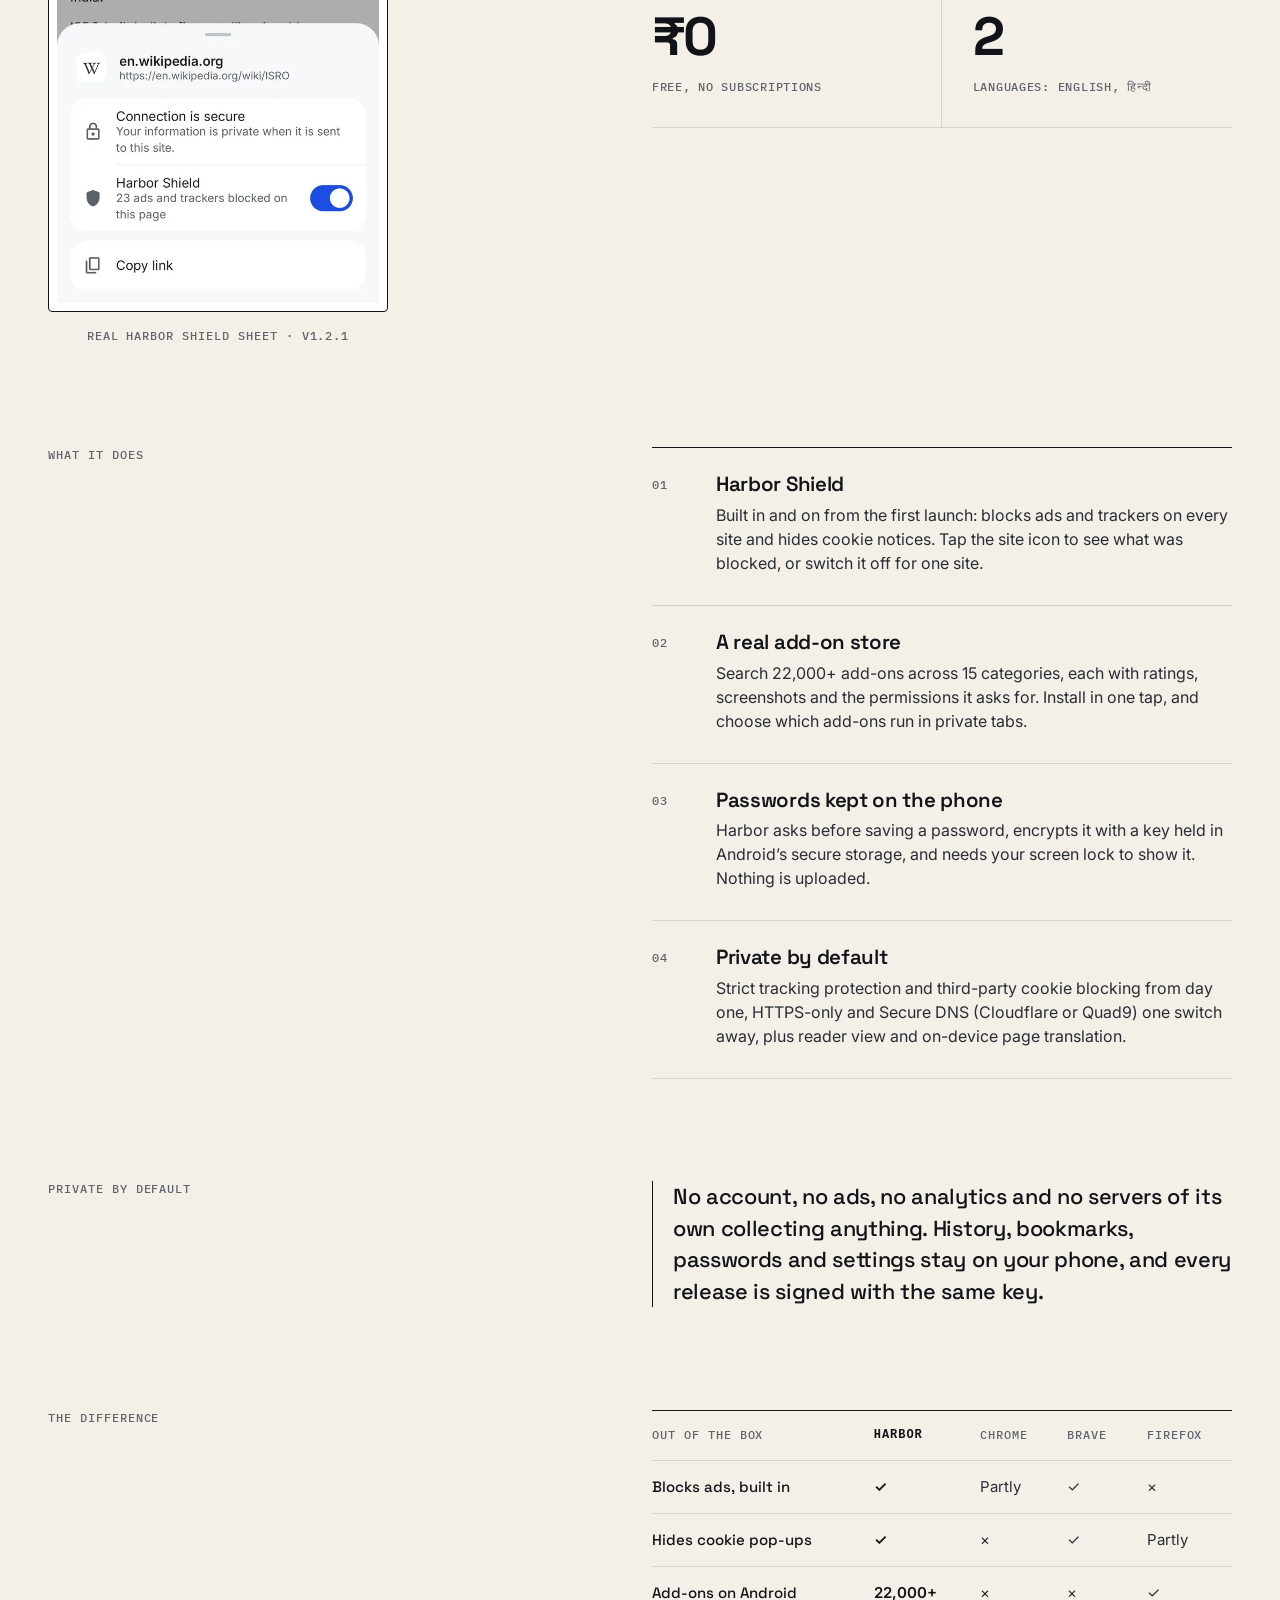
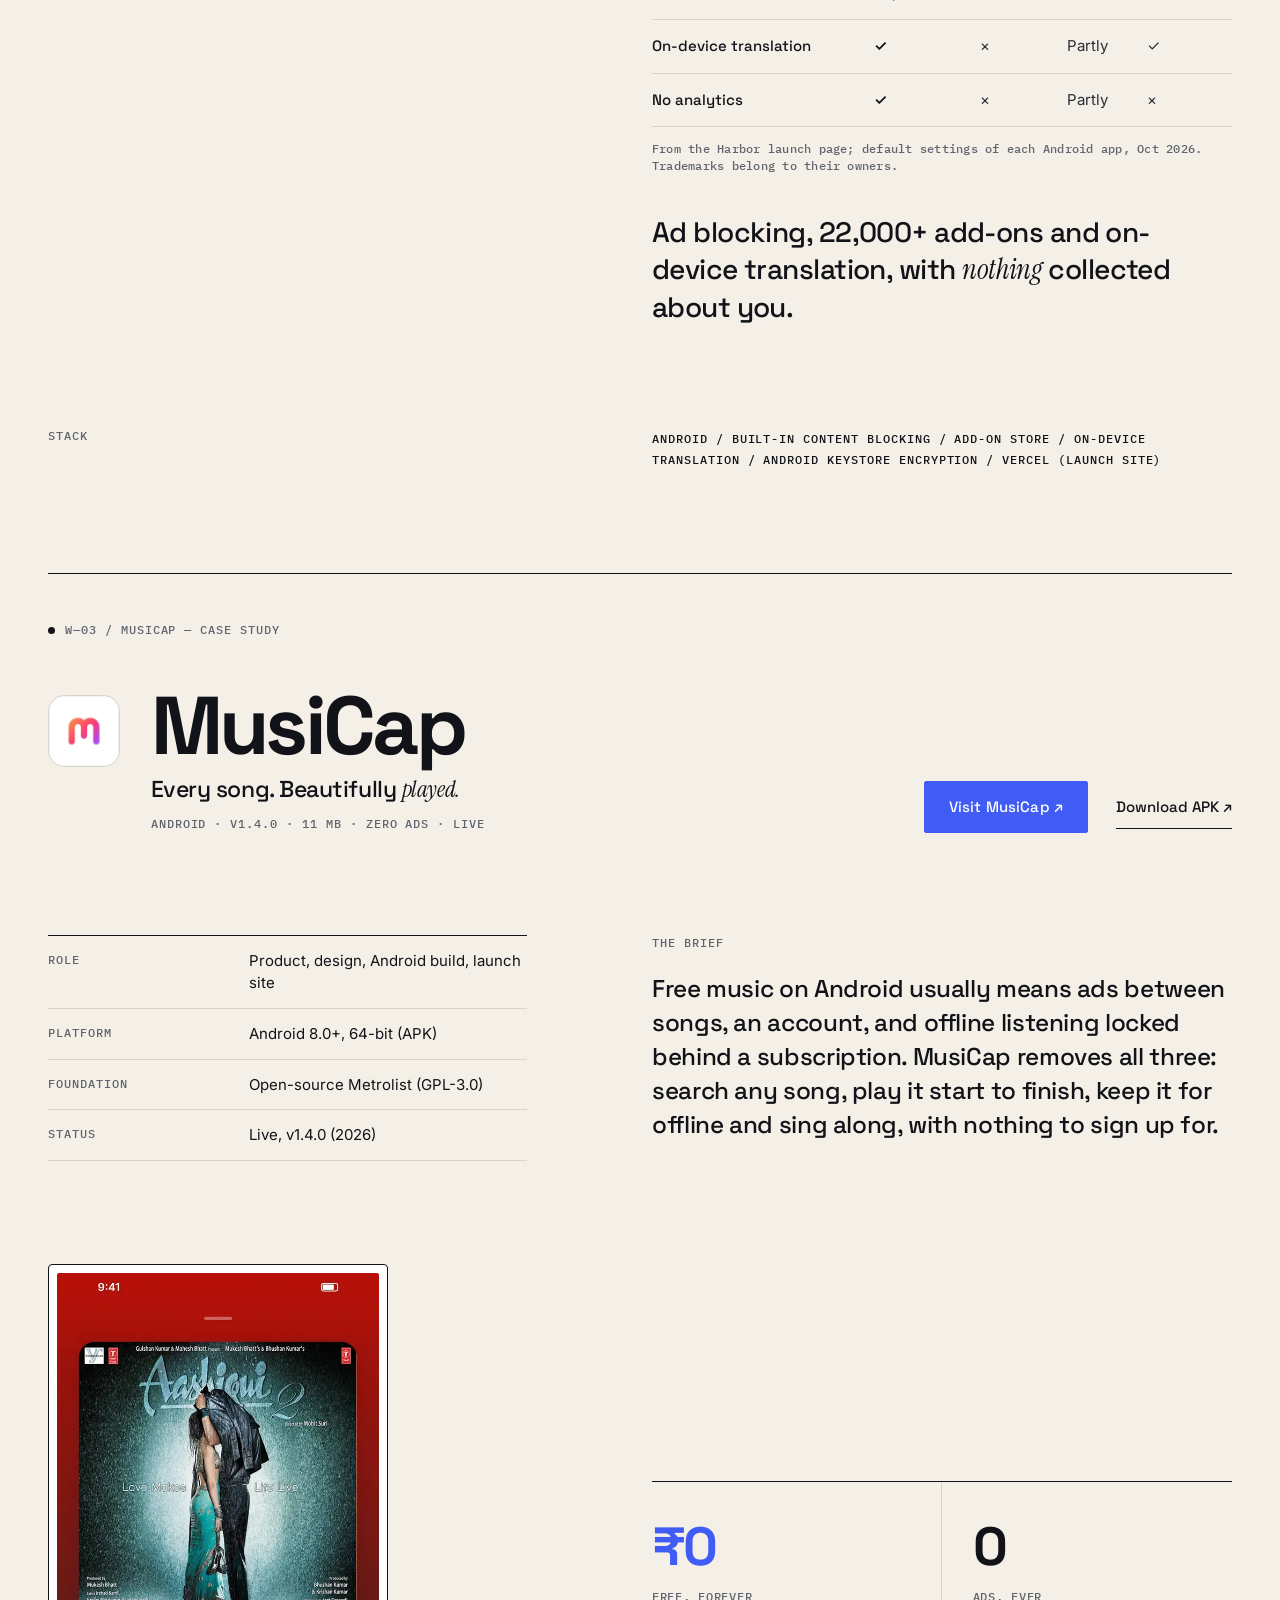
==== commit e1d19618: "Portfolio: add Harbor as W-02, renumber MusiCap W-03 and SPARK W-04" ====
--- a/portfolio/index.html
+++ b/portfolio/index.html
@@ -4,9 +4,9 @@
 <meta charset="utf-8" />
 <meta name="viewport" content="width=device-width, initial-scale=1" />
 <title>Virat Kumar — API Powered Developer &amp; AI Automation Engineer</title>
-<meta name="description" content="Virat Kumar builds AI-powered software and automation. Maker of Plinth, MusiCap and SPARK, and publisher of AI agent skills on ClawHub." />
+<meta name="description" content="Virat Kumar builds AI-powered software and automation. Maker of Plinth, Harbor, MusiCap and SPARK, and publisher of AI agent skills on ClawHub." />
 <meta property="og:title" content="Virat Kumar — API Powered Developer &amp; AI Automation Engineer" />
-<meta property="og:description" content="Virat Kumar builds AI-powered software and automation. Maker of Plinth, MusiCap and SPARK, and publisher of AI agent skills on ClawHub." />
+<meta property="og:description" content="Virat Kumar builds AI-powered software and automation. Maker of Plinth, Harbor, MusiCap and SPARK, and publisher of AI agent skills on ClawHub." />
 <meta property="og:type" content="website" />
 <link rel="preconnect" href="https://fonts.googleapis.com" />
 <link rel="preconnect" href="https://fonts.gstatic.com" crossorigin />
@@ -14,6 +14,7 @@
 <script>document.documentElement.classList.add('js')</script>
 <script type="application/ld+json">{"@context":"https://schema.org","@type":"Person","name":"Virat Kumar","jobTitle":"API Powered Developer & AI Automation Engineer","email":"viratkumar87881@gmail.com","sameAs":["https://github.com/viratk-dev","https://clawhub.ai/viratk-dev","https://www.threads.com/@iamviratt03"]}</script>
 <script type="application/ld+json">{"@context":"https://schema.org","@type":"SoftwareApplication","name":"Plinth","description":"An Android app that builds web apps from a plain-language description with Plinth AI, previews them live on the phone and publishes them to a link.","operatingSystem":"Android","applicationCategory":"DeveloperApplication","softwareVersion":"1.8.0","url":"https://plinthapp.vercel.app/","downloadUrl":"https://plinthapp.vercel.app/Plinth-v1.8.0.apk","offers":{"@type":"Offer","price":"0","priceCurrency":"INR"},"author":{"@type":"Person","name":"Virat Kumar"}}</script>
+<script type="application/ld+json">{"@context":"https://schema.org","@type":"SoftwareApplication","name":"Harbor","description":"A free, private browser for Android that blocks ads, trackers and cookie pop-ups, opens 22,000+ add-ons, and collects nothing about you.","operatingSystem":"Android","applicationCategory":"BrowserApplication","softwareVersion":"1.2.1","url":"https://useharbor.vercel.app/","downloadUrl":"https://useharbor.vercel.app/Harbor-v1.2.1.apk","offers":{"@type":"Offer","price":"0","priceCurrency":"INR"},"author":{"@type":"Person","name":"Virat Kumar"}}</script>
 <script type="application/ld+json">{"@context":"https://schema.org","@type":"SoftwareApplication","name":"MusiCap","description":"A free, ad-free music app for Android with offline downloads, synced lyrics and smart radio. No sign-up, no subscription.","operatingSystem":"Android","applicationCategory":"MultimediaApplication","softwareVersion":"1.4.0","url":"https://musicap.vercel.app/","downloadUrl":"https://musicap.vercel.app/MusiCap.apk","offers":{"@type":"Offer","price":"0","priceCurrency":"INR"},"author":{"@type":"Person","name":"Virat Kumar"}}</script>
 <script type="application/ld+json">{"@context":"https://schema.org","@type":"SoftwareApplication","name":"SPARK","description":"A local-first Android app that captures ideas by text or voice, keeps them private on the device, and brings the forgotten ones back when they matter.","operatingSystem":"Android","applicationCategory":"ProductivityApplication","softwareVersion":"1.0","image":"spark-icon.png","url":"https://spark-download.vercel.app/","downloadUrl":"https://spark-download.vercel.app/SPARK.apk","offers":{"@type":"Offer","price":"0","priceCurrency":"USD"},"author":{"@type":"Person","name":"Virat Kumar"}}</script>
 <style>
@@ -752,13 +753,14 @@
   <div class="wrap">
     <p class="idx rv"><span><b>06</b> / Selected Work</span></p>
     <div class="shead">
-      <h2 class="rv" id="wk-h">Three apps. All <em class="s">live.</em></h2>
-      <p class="rv">Plinth, MusiCap and SPARK: free Android apps I designed, built and launched, each with its own site. No sign-in, no ads.</p>
+      <h2 class="rv" id="wk-h">Four apps. All <em class="s">live.</em></h2>
+      <p class="rv">Plinth, Harbor, MusiCap and SPARK: free Android apps I designed, built and launched, each with its own site. No sign-in, no ads.</p>
     </div>
     <ul class="wk__rows x-wk__idx rv" aria-label="Project index">
       <li class="x-wk__live"><span class="c">W—01</span><span class="x-wk__nm"><a href="#pl-h"><img src="plinth-icon.svg" width="32" height="32" decoding="async" alt="" />Plinth</a><small class="mono">AI app builder · Android · v1.8.0</small></span><span class="s mono">Live</span><a class="tlink x-wk__go" href="https://plinthapp.vercel.app/" target="_blank" rel="noopener">Visit ↗</a></li>
-      <li class="x-wk__live"><span class="c">W—02</span><span class="x-wk__nm"><a href="#mc-h"><img src="musicap-icon.webp" width="32" height="32" decoding="async" alt="" />MusiCap</a><small class="mono">Music app · Android · v1.4.0</small></span><span class="s mono">Live</span><a class="tlink x-wk__go" href="https://musicap.vercel.app/" target="_blank" rel="noopener">Visit ↗</a></li>
-      <li class="x-wk__live"><span class="c">W—03</span><span class="x-wk__nm"><a href="#sp-h"><img src="spark-icon.webp" width="32" height="32" decoding="async" alt="" />SPARK</a><small class="mono">Idea &amp; notes app · Android · v1.0</small></span><span class="s mono">Live</span><a class="tlink x-wk__go" href="https://spark-download.vercel.app/" target="_blank" rel="noopener">Visit ↗</a></li>
+      <li class="x-wk__live"><span class="c">W—02</span><span class="x-wk__nm"><a href="#hb-h"><img src="harbor-icon.webp" width="32" height="32" decoding="async" alt="" />Harbor</a><small class="mono">Private browser · Android · v1.2.1</small></span><span class="s mono">Live</span><a class="tlink x-wk__go" href="https://useharbor.vercel.app/" target="_blank" rel="noopener">Visit ↗</a></li>
+      <li class="x-wk__live"><span class="c">W—03</span><span class="x-wk__nm"><a href="#mc-h"><img src="musicap-icon.webp" width="32" height="32" decoding="async" alt="" />MusiCap</a><small class="mono">Music app · Android · v1.4.0</small></span><span class="s mono">Live</span><a class="tlink x-wk__go" href="https://musicap.vercel.app/" target="_blank" rel="noopener">Visit ↗</a></li>
+      <li class="x-wk__live"><span class="c">W—04</span><span class="x-wk__nm"><a href="#sp-h"><img src="spark-icon.webp" width="32" height="32" decoding="async" alt="" />SPARK</a><small class="mono">Idea &amp; notes app · Android · v1.0</small></span><span class="s mono">Live</span><a class="tlink x-wk__go" href="https://spark-download.vercel.app/" target="_blank" rel="noopener">Visit ↗</a></li>
     </ul>
     <article class="x-sp x-sp--first" id="w-plinth" aria-labelledby="pl-h">
       <header class="x-sp__g x-sp__hd rv">
@@ -820,9 +822,86 @@
         </div>
       </div>
     </article>
+    <article class="x-sp" id="w-harbor" aria-labelledby="hb-h">
+      <header class="x-sp__g x-sp__hd rv">
+        <p class="x-sp__kick mono"><span>W—02 / Harbor — Case study</span></p>
+        <div class="x-sp__id">
+          <img class="x-sp__icon" src="harbor-icon.webp" width="72" height="72" decoding="async" alt="Harbor app icon" />
+          <div>
+            <h3 class="x-sp__title" id="hb-h">Harbor</h3>
+            <p class="x-sp__tag">The web, without the <em class="s">noise.</em></p>
+            <p class="x-sp__meta mono">Android · v1.2.1 · 97 MB · No account · Live</p>
+          </div>
+        </div>
+        <div class="x-sp__acts">
+          <a class="btn" href="https://useharbor.vercel.app/" target="_blank" rel="noopener">Visit Harbor ↗</a>
+          <a class="tlink" href="https://useharbor.vercel.app/Harbor-v1.2.1.apk" target="_blank" rel="noopener">Download APK ↗</a>
+        </div>
+      </header>
+
+      <div class="x-sp__g rv">
+        <div class="x-sp__l">
+          <dl class="x-sp__facts" aria-label="Harbor project facts"><div><dt>Role</dt><dd>Product design, Android development, launch site</dd></div><div><dt>Platform</dt><dd>Android 8.0+, 64-bit (APK)</dd></div><div><dt>Languages</dt><dd>English and हिन्दी</dd></div><div><dt>Status</dt><dd>Live, v1.2.1 (2026)</dd></div></dl>
+        </div>
+        <div class="x-sp__r">
+          <p class="x-sp__lbl mono">The brief</p>
+          <p class="x-sp__brief">On a phone, the web arrives buried under ads, trackers and cookie pop-ups, and most browsers either leave them in or ask for an account and your data in return. Harbor is a fast, private browser that clears all of it from the first launch, opens a real add-on store on Android, and collects nothing about you.</p>
+        </div>
+      </div>
+
+      <div class="x-sp__g x-sp__vis rv">
+        <figure class="x-sp__l x-sp__fig">
+          <div class="x-sp__frame">
+            <img src="harbor-shield.webp" width="600" height="1299" loading="lazy" decoding="async" alt="Harbor site info sheet on a Wikipedia page: connection is secure, and Harbor Shield is on with 23 ads and trackers blocked on this page." />
+          </div>
+          <figcaption>Real Harbor Shield sheet · v1.2.1</figcaption>
+        </figure>
+        <dl class="x-sp__r x-sp__stats" aria-label="Harbor at a glance"><div><dt>22,000+</dt><dd>Add-ons that work on Android</dd></div><div><dt>0</dt><dd>Ads, accounts or analytics</dd></div><div><dt>₹0</dt><dd>Free, no subscriptions</dd></div><div><dt>2</dt><dd>Languages: English, हिन्दी</dd></div></dl>
+      </div>
+
+      <div class="x-sp__g rv">
+        <p class="x-sp__l x-sp__lbl mono" id="hb-caps">What it does</p>
+        <ol class="x-sp__r x-sp__caps" aria-labelledby="hb-caps">
+          <li><span class="n mono">01</span><h4>Harbor Shield</h4><p>Built in and on from the first launch: blocks ads and trackers on every site and hides cookie notices. Tap the site icon to see what was blocked, or switch it off for one site.</p></li>
+          <li><span class="n mono">02</span><h4>A real add-on store</h4><p>Search 22,000+ add-ons across 15 categories, each with ratings, screenshots and the permissions it asks for. Install in one tap, and choose which add-ons run in private tabs.</p></li>
+          <li><span class="n mono">03</span><h4>Passwords kept on the phone</h4><p>Harbor asks before saving a password, encrypts it with a key held in Android’s secure storage, and needs your screen lock to show it. Nothing is uploaded.</p></li>
+          <li><span class="n mono">04</span><h4>Private by default</h4><p>Strict tracking protection and third-party cookie blocking from day one, HTTPS-only and Secure DNS (Cloudflare or Quad9) one switch away, plus reader view and on-device page translation.</p></li>
+        </ol>
+      </div>
+
+      <div class="x-sp__g rv">
+        <p class="x-sp__l x-sp__lbl mono">Private by default</p>
+        <p class="x-sp__r x-sp__priv">No account, no ads, no analytics and no servers of its own collecting anything. History, bookmarks, passwords and settings stay on your phone, and every release is signed with the same key.</p>
+      </div>
+
+      <div class="x-sp__g rv">
+        <p class="x-sp__l x-sp__lbl mono" id="hb-cmp">The difference</p>
+        <div class="x-sp__r">
+          <div class="x-sp__cmpw" role="region" aria-labelledby="hb-cmp" tabindex="0">
+            <table class="x-sp__cmp">
+              <thead><tr><th scope="col">Out of the box</th><th scope="col" class="is-us">Harbor</th><th scope="col">Chrome</th><th scope="col">Brave</th><th scope="col">Firefox</th></tr></thead>
+              <tbody>
+                <tr><th scope="row">Blocks ads, built in</th><td class="is-us"><span role="img" aria-label="Yes">✓</span></td><td>Partly</td><td><span role="img" aria-label="Yes">✓</span></td><td><span role="img" aria-label="No">×</span></td></tr>
+                <tr><th scope="row">Hides cookie pop-ups</th><td class="is-us"><span role="img" aria-label="Yes">✓</span></td><td><span role="img" aria-label="No">×</span></td><td><span role="img" aria-label="Yes">✓</span></td><td>Partly</td></tr>
+                <tr><th scope="row">Add-ons on Android</th><td class="is-us">22,000+</td><td><span role="img" aria-label="No">×</span></td><td><span role="img" aria-label="No">×</span></td><td><span role="img" aria-label="Yes">✓</span></td></tr>
+                <tr><th scope="row">On-device translation</th><td class="is-us"><span role="img" aria-label="Yes">✓</span></td><td><span role="img" aria-label="No">×</span></td><td>Partly</td><td><span role="img" aria-label="Yes">✓</span></td></tr>
+                <tr><th scope="row">No analytics</th><td class="is-us"><span role="img" aria-label="Yes">✓</span></td><td><span role="img" aria-label="No">×</span></td><td>Partly</td><td><span role="img" aria-label="No">×</span></td></tr>
+              </tbody>
+            </table>
+          </div>
+          <p class="x-sp__src mono">From the Harbor launch page; default settings of each Android app, Oct 2026. Trademarks belong to their owners.</p>
+          <p class="x-sp__pull">Ad blocking, 22,000+ add-ons and on-device translation, with <em class="s">nothing</em> collected about you.</p>
+        </div>
+      </div>
+
+      <div class="x-sp__g rv">
+        <p class="x-sp__l x-sp__lbl mono">Stack</p>
+        <p class="x-sp__r x-sp__stack mono">Android / Built-in content blocking / Add-on store / On-device translation / Android Keystore encryption / Vercel (launch site)</p>
+      </div>
+    </article>
     <article class="x-sp" id="w-musicap" aria-labelledby="mc-h">
       <header class="x-sp__g x-sp__hd rv">
-        <p class="x-sp__kick mono"><span>W—02 / MusiCap — Case study</span></p>
+        <p class="x-sp__kick mono"><span>W—03 / MusiCap — Case study</span></p>
         <div class="x-sp__id">
           <img class="x-sp__icon" src="musicap-icon.webp" width="72" height="72" decoding="async" alt="MusiCap app icon" />
           <div>
@@ -899,7 +978,7 @@
     </article>
     <article class="x-sp" id="w-spark" aria-labelledby="sp-h">
       <header class="x-sp__g x-sp__hd rv">
-        <p class="x-sp__kick mono"><span>W—03 / SPARK — Case study</span></p>
+        <p class="x-sp__kick mono"><span>W—04 / SPARK — Case study</span></p>
         <div class="x-sp__id">
           <img class="x-sp__icon" src="spark-icon.webp" width="72" height="72" decoding="async" alt="SPARK app icon" />
           <div>
